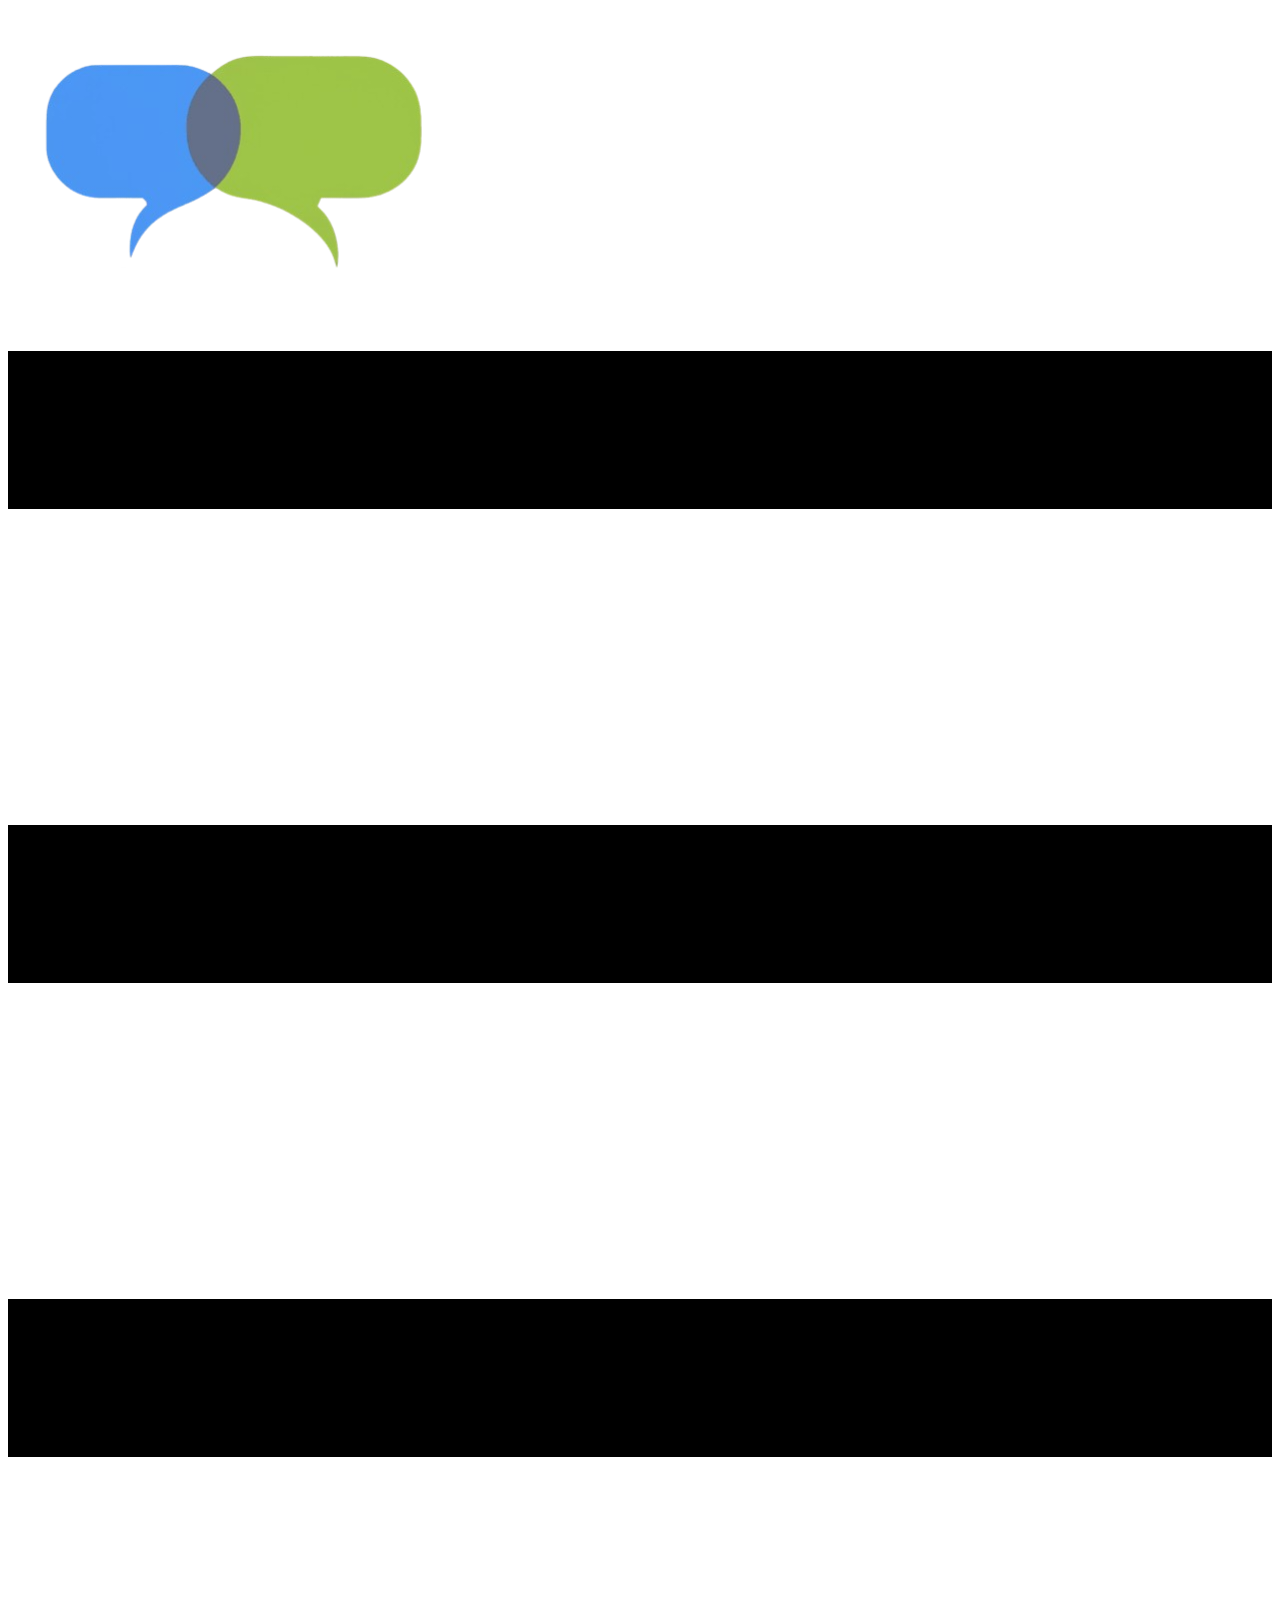
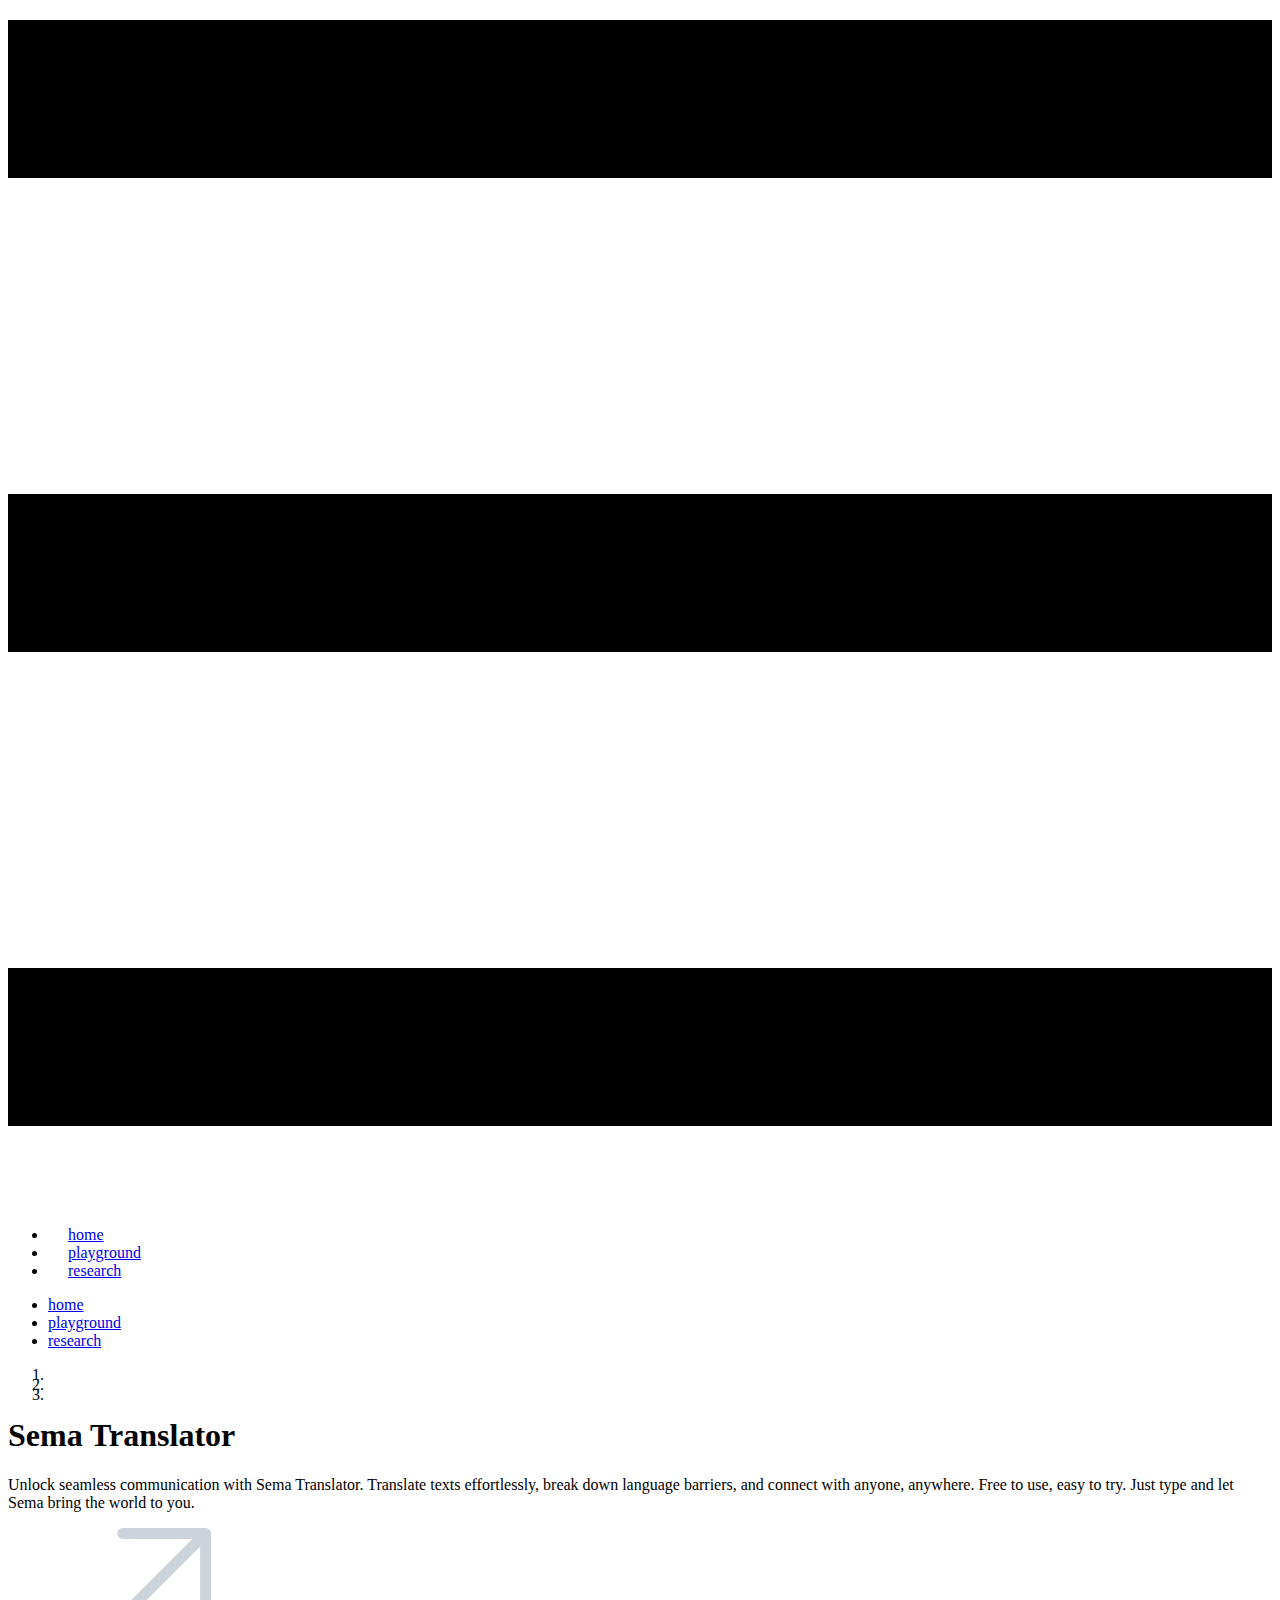
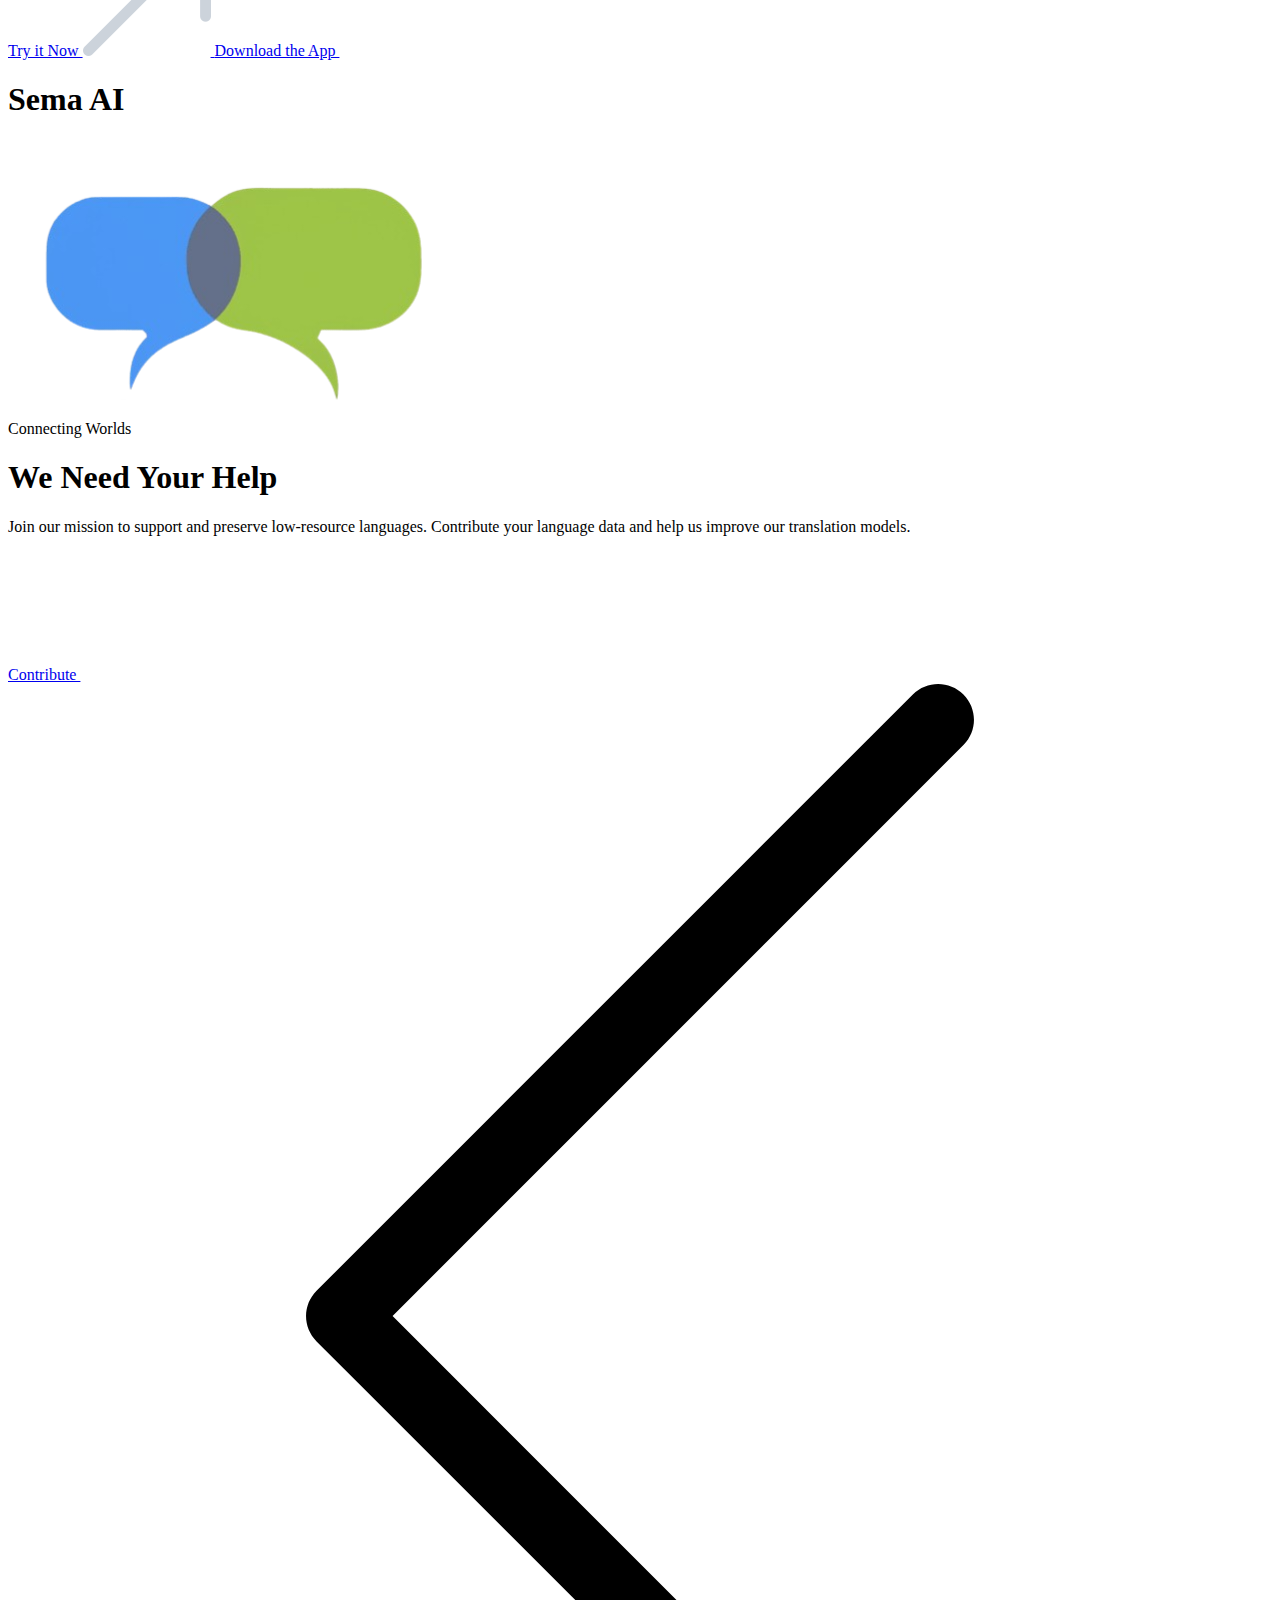
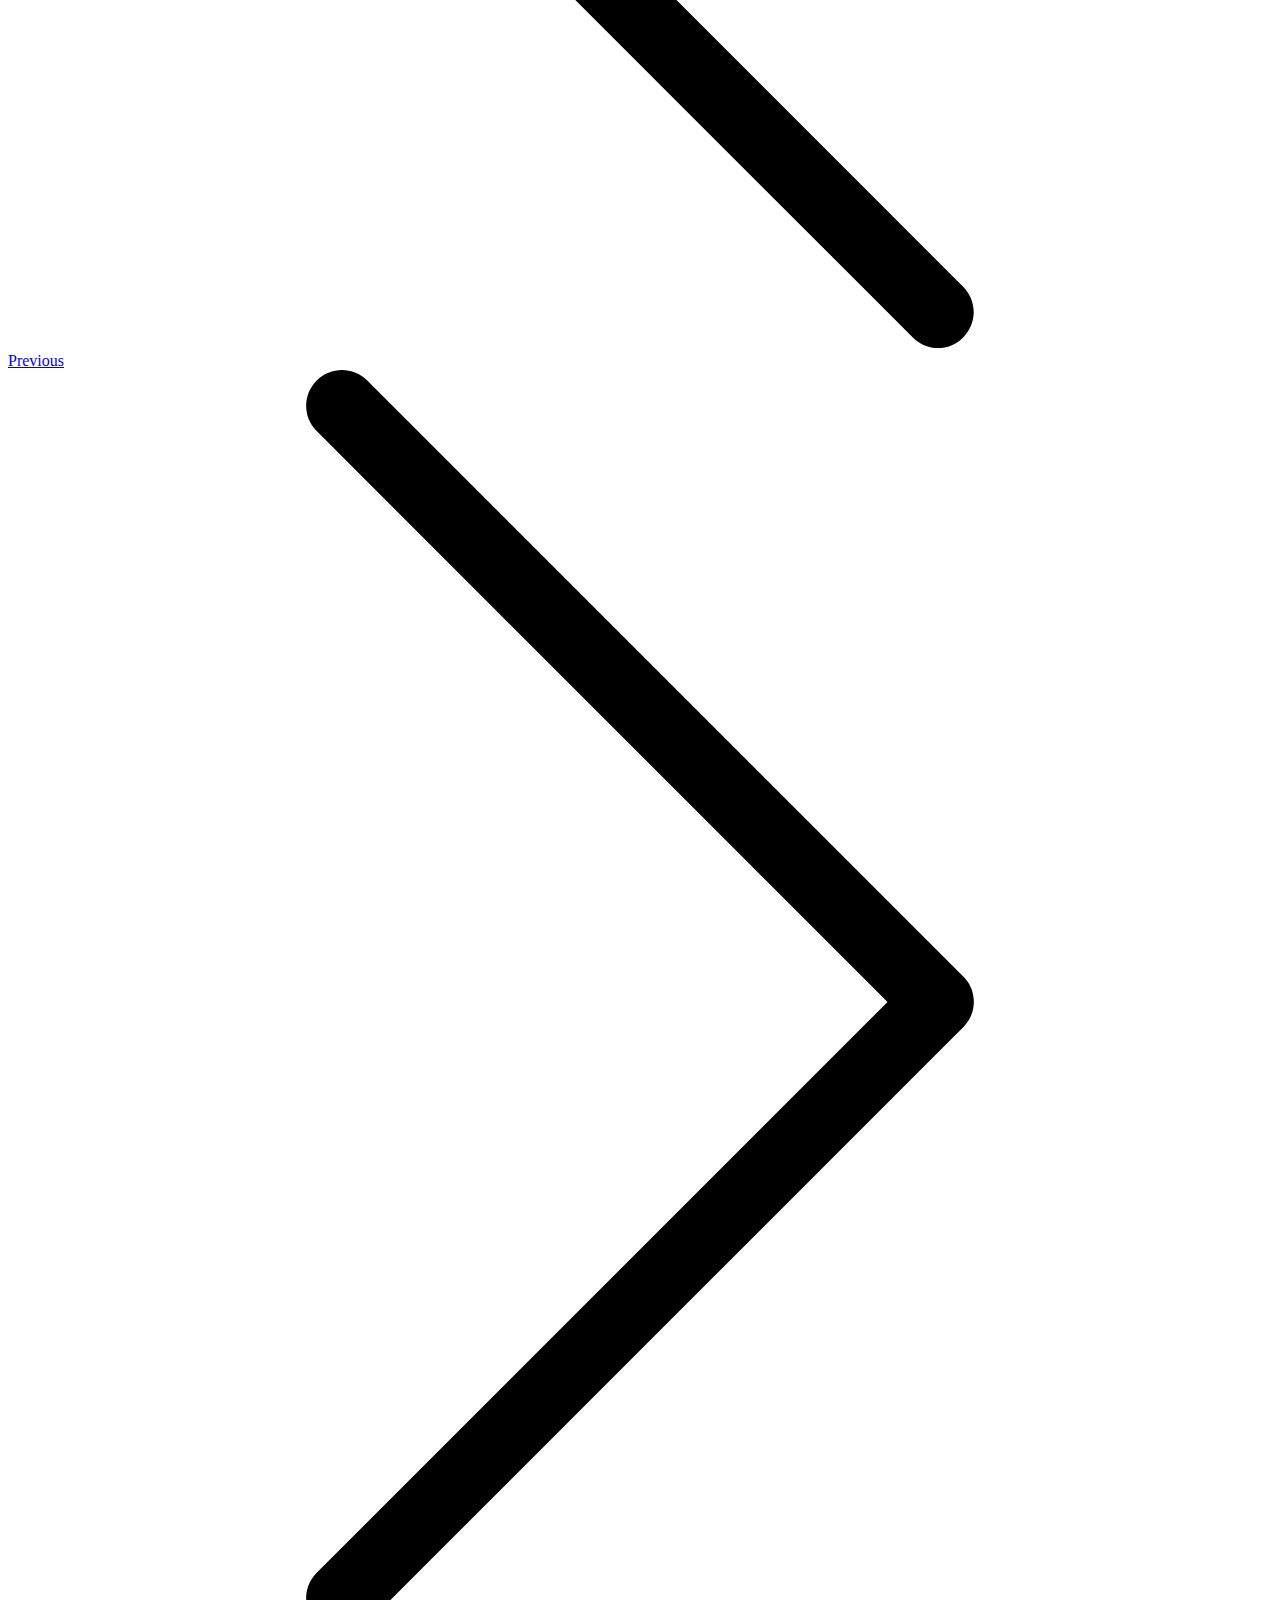
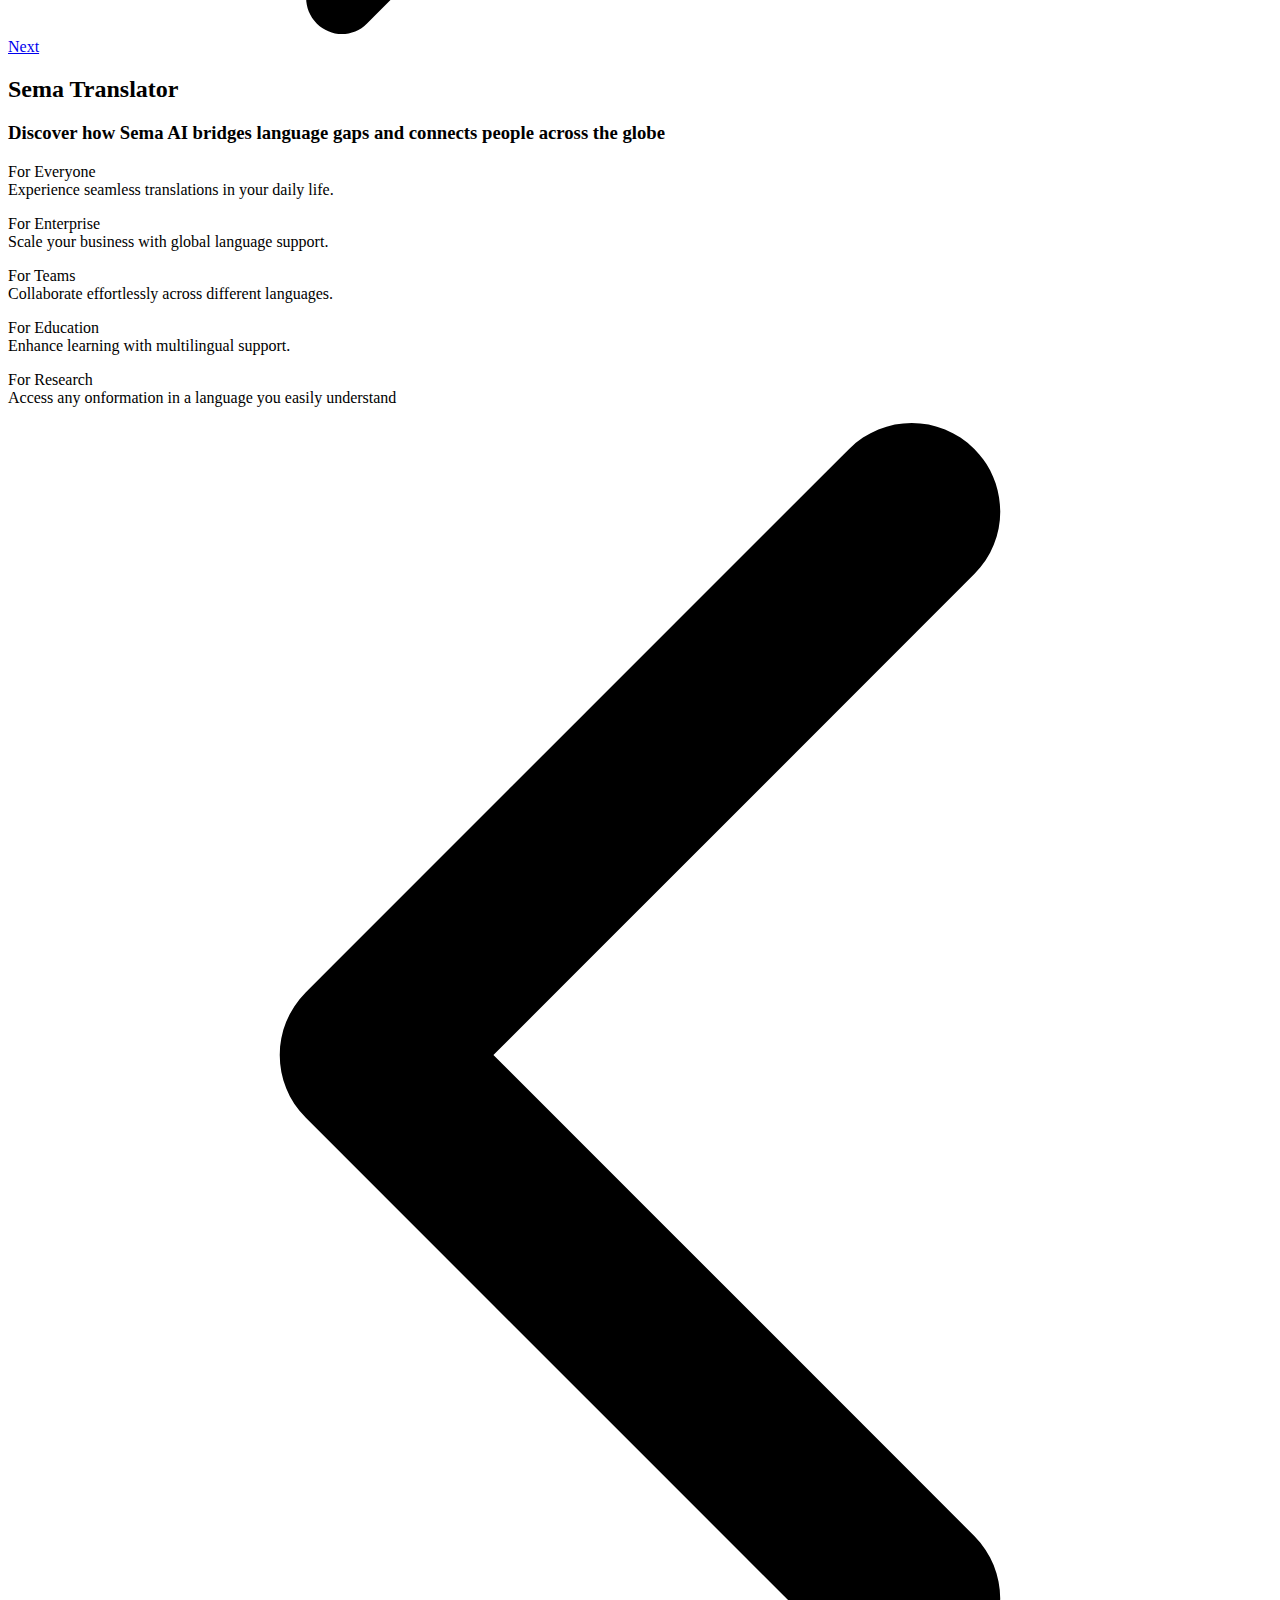
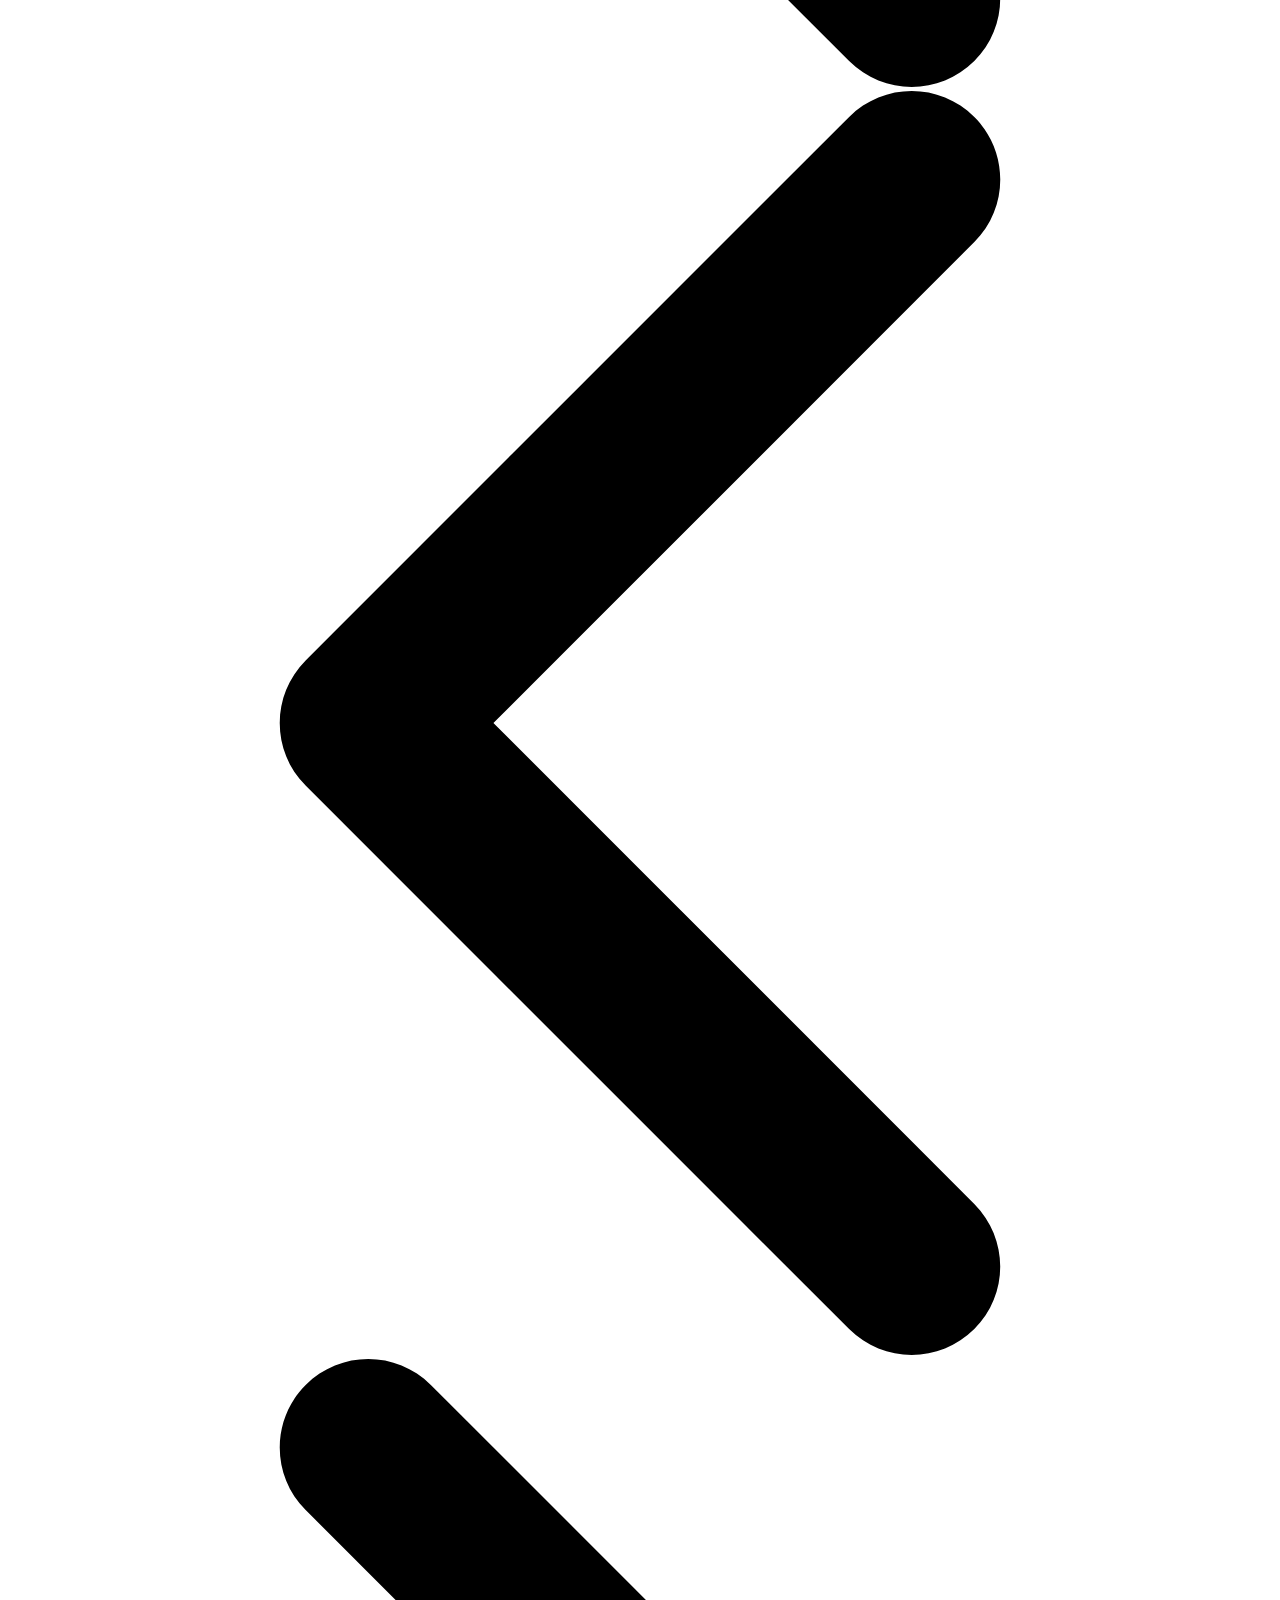
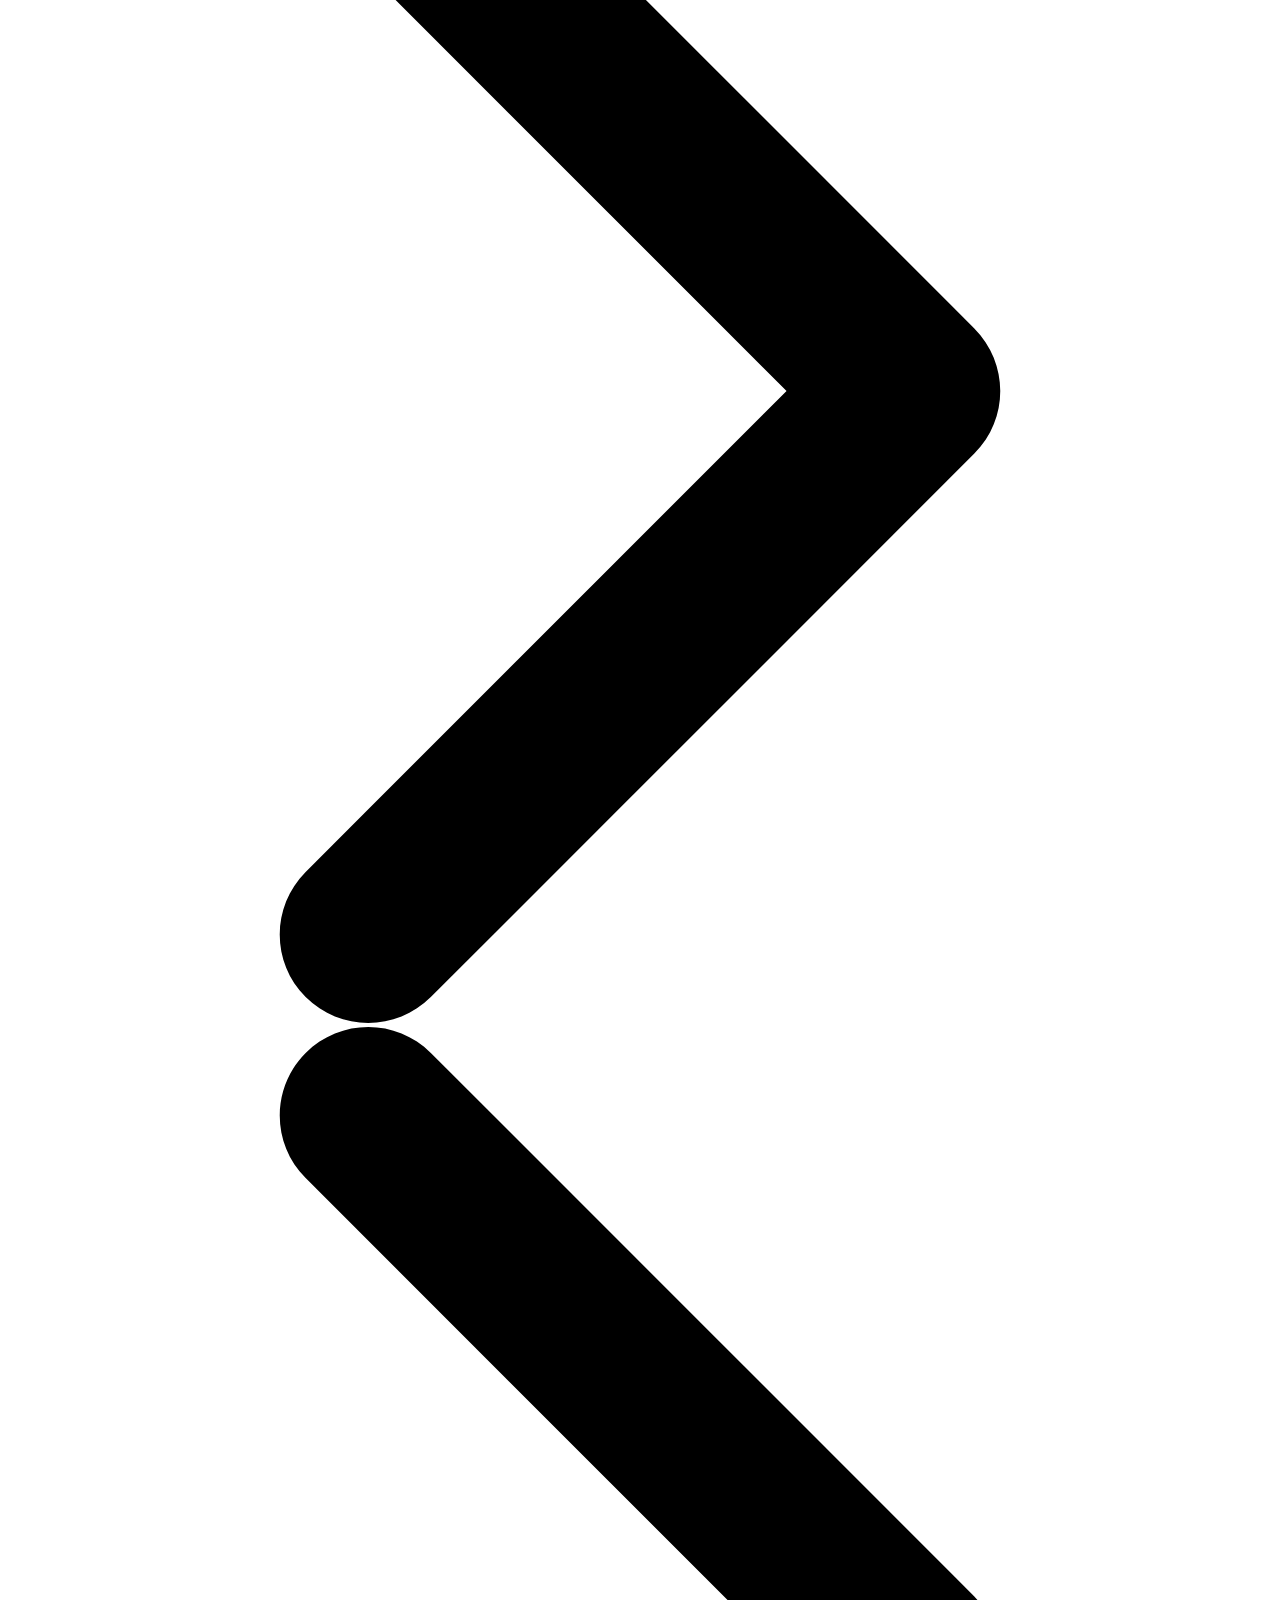
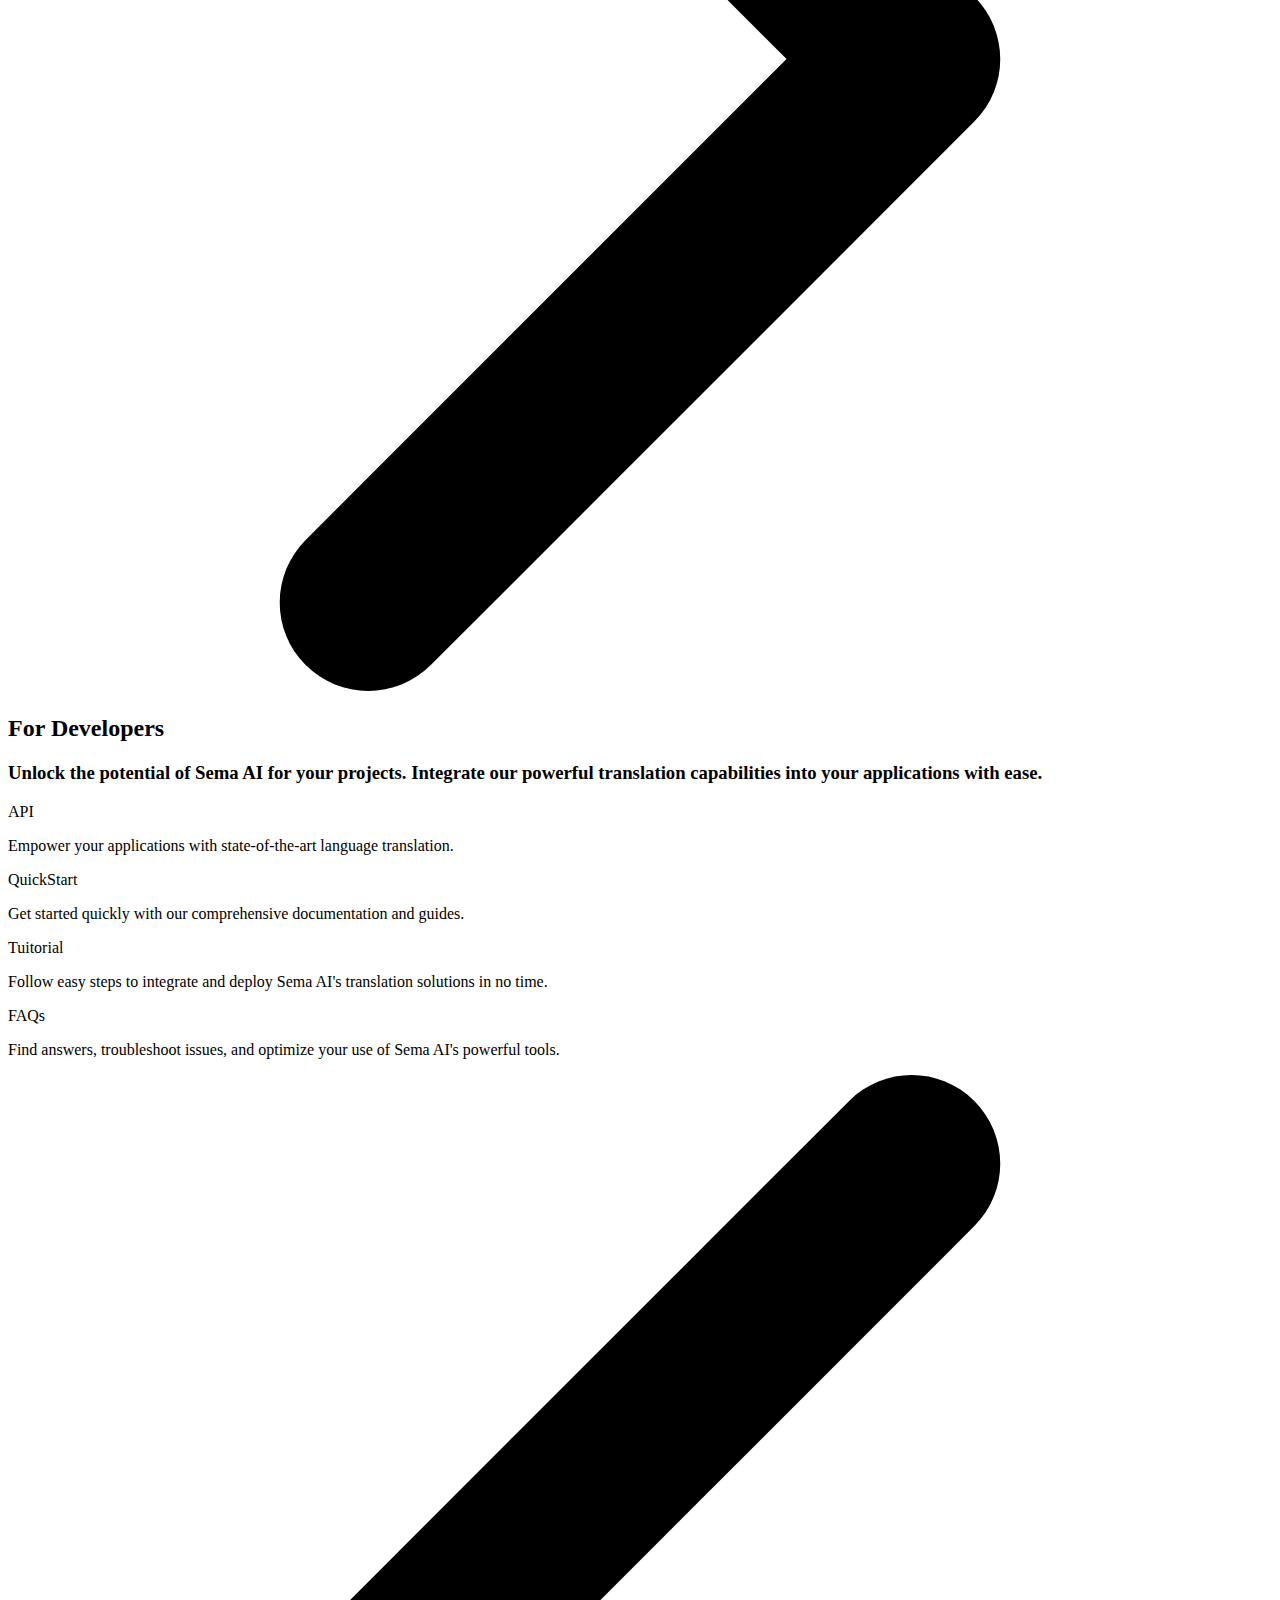
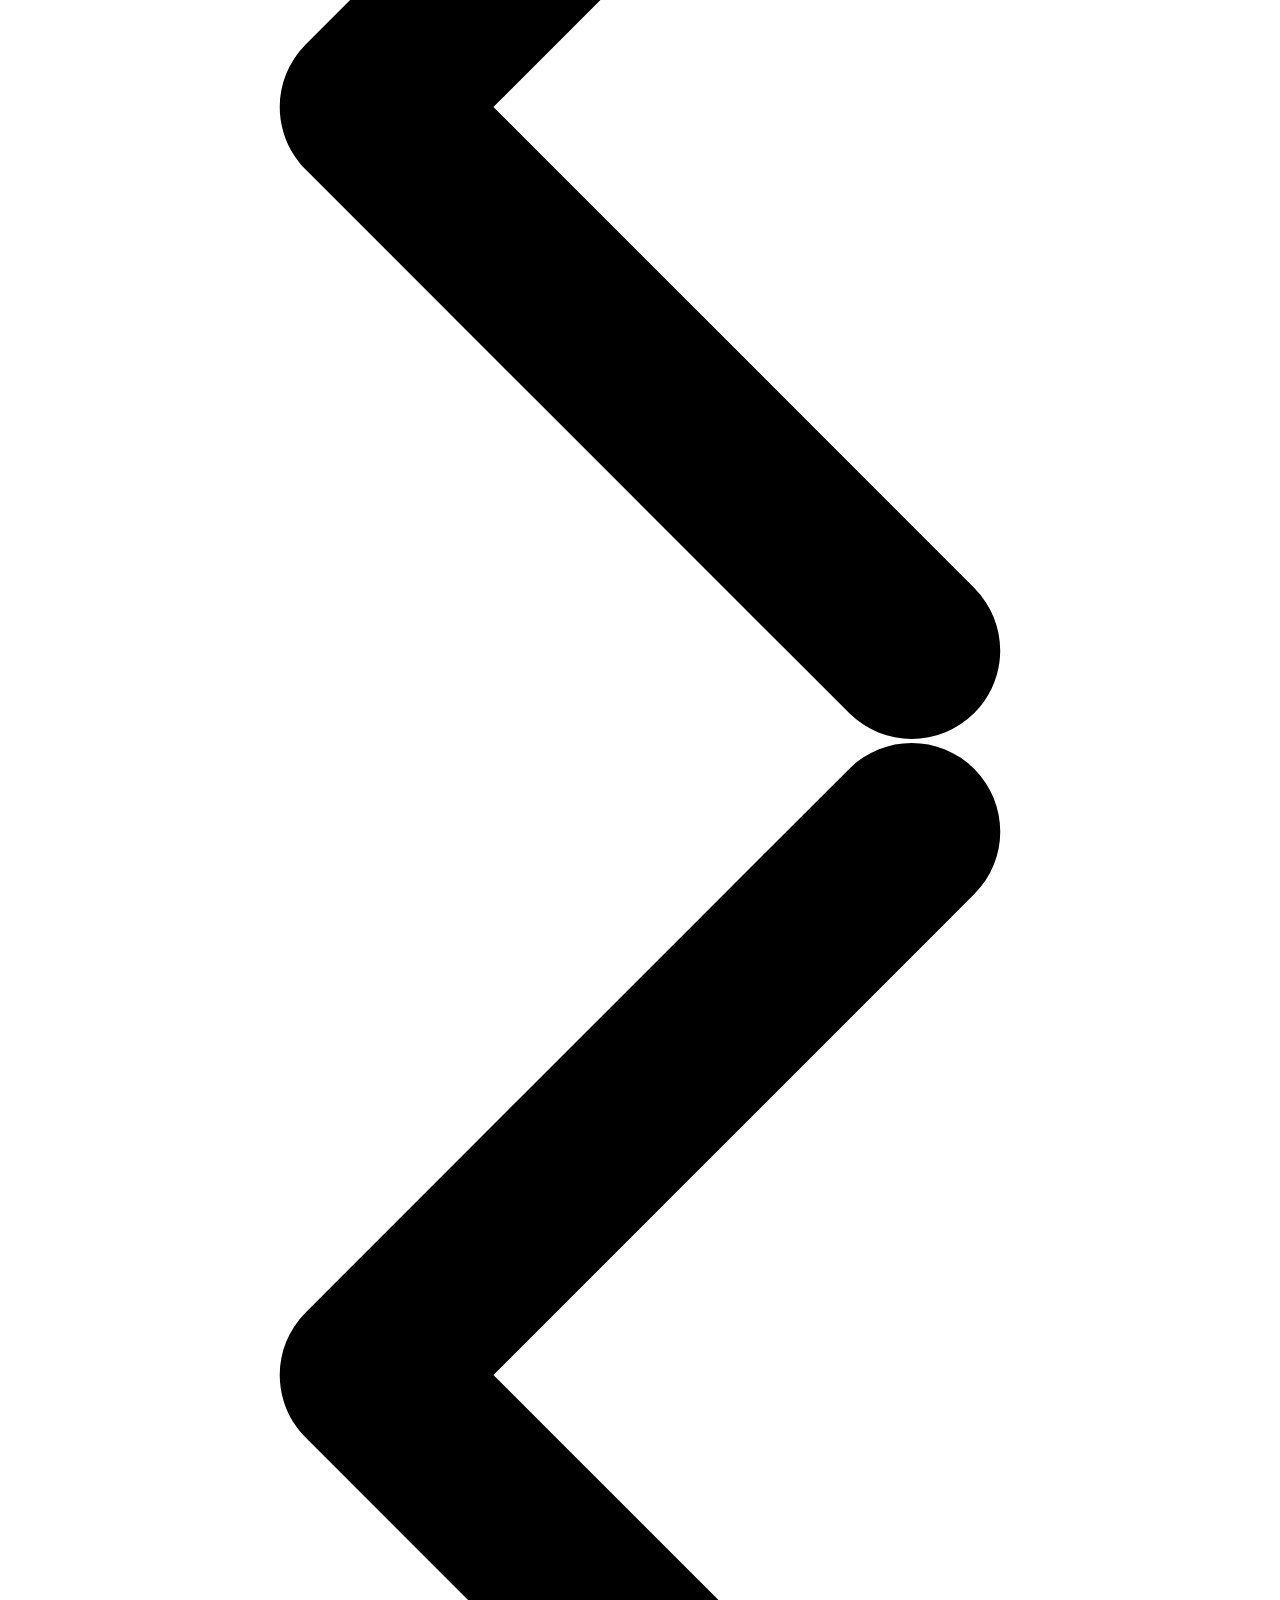
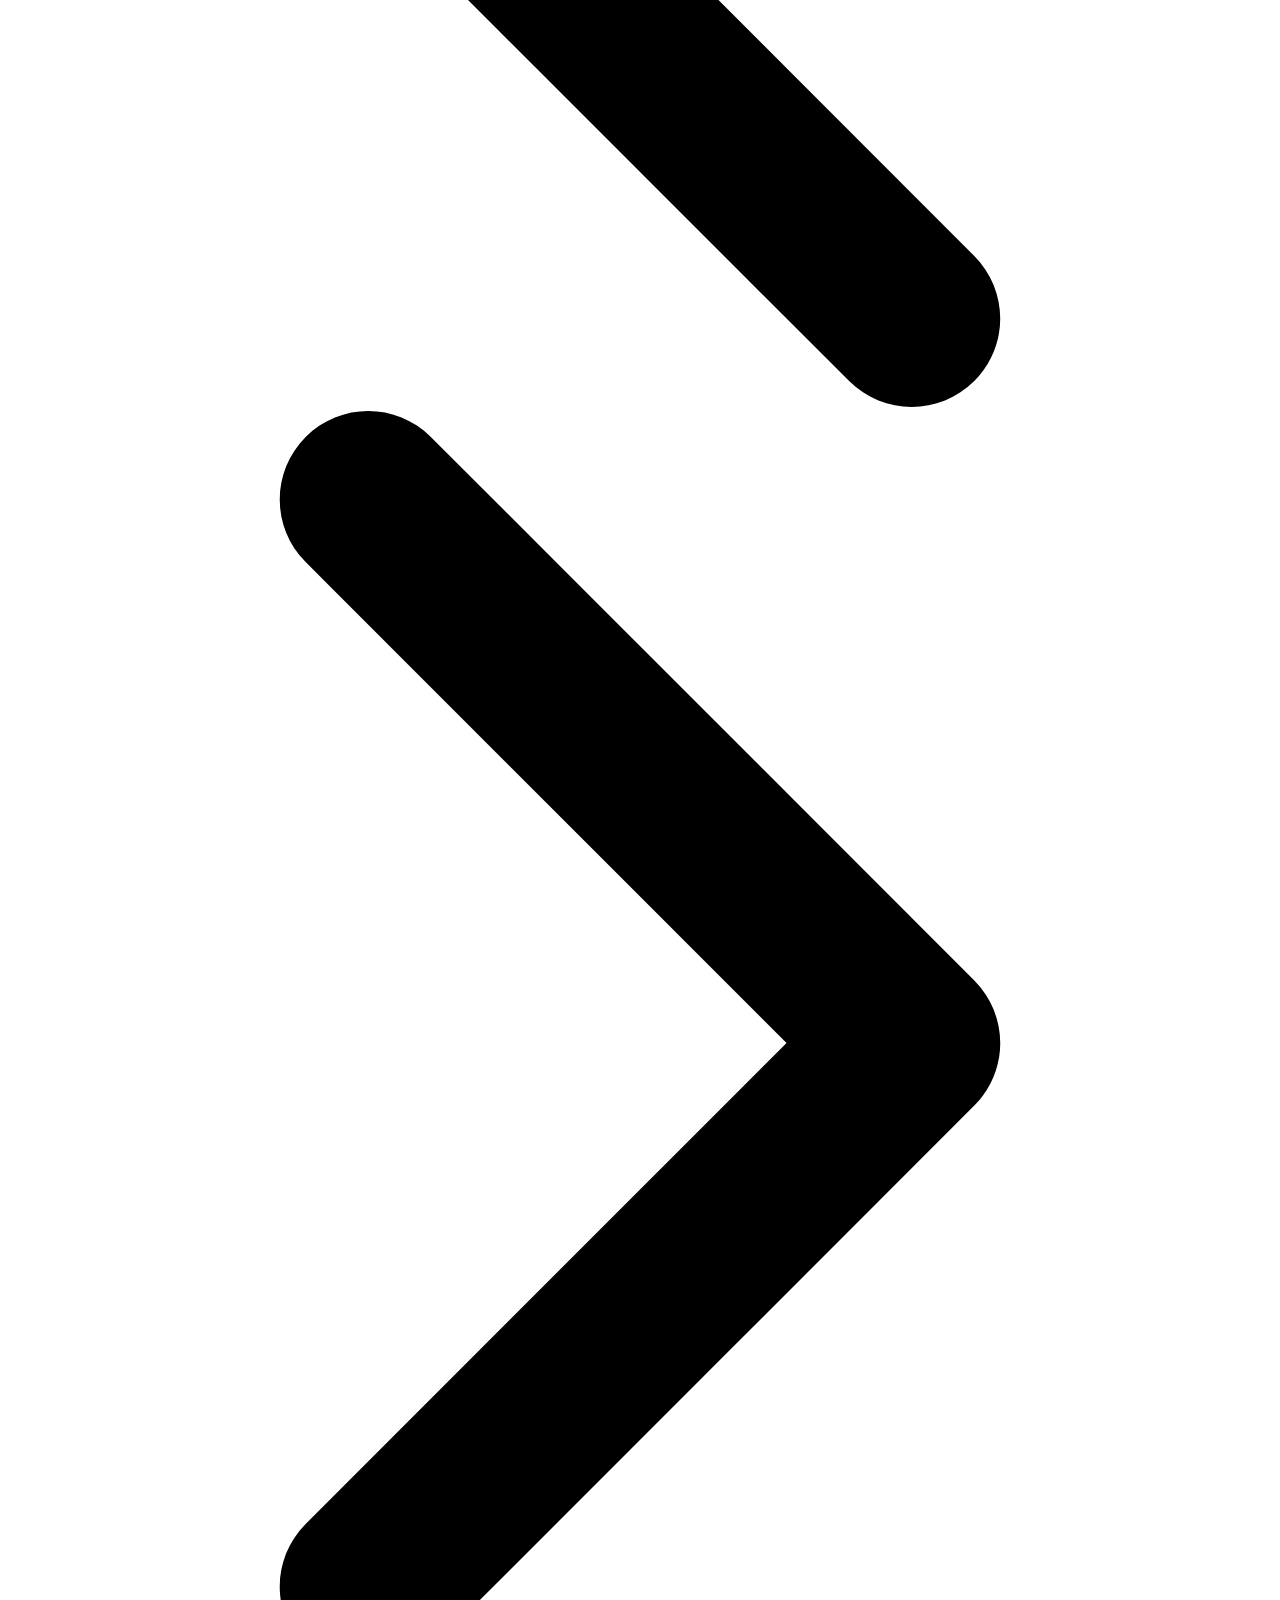
==== index.html @ c129cb37 "Add files via upload" ====
<!DOCTYPE html>
<html style="font-size: 16px;" lang="en"><head>
    <meta name="viewport" content="width=device-width, initial-scale=1.0">
    <meta charset="utf-8">
    <meta name="keywords" content="Sema Translator">
    <meta name="description" content="">
    <title>home</title>
    <link rel="stylesheet" href="nicepage.css" media="screen">
<link rel="stylesheet" href="index.css" media="screen">
    <script class="u-script" type="text/javascript" src="jquery-1.9.1.min.js" defer=""></script>
    <script class="u-script" type="text/javascript" src="nicepage.js" defer=""></script>
    <meta name="generator" content="Nicepage 6.14.5, nicepage.com">
    <link rel="icon" href="images/favicon.png">
    <link id="u-theme-google-font" rel="stylesheet" href="https://fonts.googleapis.com/css?family=Roboto:100,100i,300,300i,400,400i,500,500i,700,700i,900,900i|Open+Sans:300,300i,400,400i,500,500i,600,600i,700,700i,800,800i">
    
    
    
    
    
    
    <script type="application/ld+json">{
		"@context": "http://schema.org",
		"@type": "Organization",
		"name": "sema-ai",
		"url": "/",
		"logo": "images/semaL.png"
}</script>
    <meta name="theme-color" content="#478ac9">
    <meta property="og:title" content="home">
    <meta property="og:description" content="">
    <meta property="og:type" content="website">
    <link rel="canonical" href="/">
  <meta data-intl-tel-input-cdn-path="intlTelInput/"></head>
  <body data-home-page="https://sema-ai.nicepage.io/home.html?version=9cb7e361-f3e8-a2d2-f0c4-7fa8da30658a" data-home-page-title="home" data-path-to-root="./" data-include-products="false" class="u-body u-xl-mode" data-lang="en"><header class="u-clearfix u-custom-color-1 u-header u-sticky u-sticky-61b3 u-header" id="sec-4173"><div class="u-clearfix u-sheet u-sheet-1" bis_skin_checked="1">
        <a href="#" class="u-image u-logo u-image-1" data-image-width="450" data-image-height="260">
          <img src="images/semaL.png" class="u-logo-image u-logo-image-1">
        </a>
        <nav class="u-menu u-menu-one-level u-offcanvas u-menu-1">
          <div class="menu-collapse" style="font-size: 1.25rem; letter-spacing: 0px; font-weight: 700;" bis_skin_checked="1">
            <a class="u-button-style u-custom-active-color u-custom-color u-custom-left-right-menu-spacing u-custom-padding-bottom u-custom-text-active-color u-custom-text-color u-custom-text-hover-color u-custom-top-bottom-menu-spacing u-nav-link u-text-active-palette-1-base u-text-hover-palette-2-base" href="#">
              <svg class="u-svg-link" viewBox="0 0 24 24"><use xlink:href="#menu-hamburger"></use></svg>
              <svg class="u-svg-content" version="1.1" id="menu-hamburger" viewBox="0 0 16 16" x="0px" y="0px" xmlns:xlink="http://www.w3.org/1999/xlink" xmlns="http://www.w3.org/2000/svg"><g><rect y="1" width="16" height="2"></rect><rect y="7" width="16" height="2"></rect><rect y="13" width="16" height="2"></rect>
</g></svg>
            </a>
          </div>
          <div class="u-custom-menu u-nav-container" bis_skin_checked="1">
            <ul class="u-nav u-spacing-0 u-unstyled u-nav-1"><li class="u-nav-item"><a class="u-border-active-white u-button-style u-nav-link u-text-active-custom-color-2 u-text-hover-custom-color-8 u-text-white" href="./" style="padding: 10px 20px;">home</a>
</li><li class="u-nav-item"><a class="u-border-active-white u-button-style u-nav-link u-text-active-custom-color-2 u-text-hover-custom-color-8 u-text-white" href="playground.html" style="padding: 10px 20px;">playground</a>
</li><li class="u-nav-item"><a class="u-border-active-white u-button-style u-nav-link u-text-active-custom-color-2 u-text-hover-custom-color-8 u-text-white" href="research.html" style="padding: 10px 20px;">research</a>
</li></ul>
          </div>
          <div class="u-custom-menu u-nav-container-collapse" bis_skin_checked="1">
            <div class="u-black u-container-style u-inner-container-layout u-opacity u-opacity-95 u-sidenav" bis_skin_checked="1">
              <div class="u-inner-container-layout u-sidenav-overflow" bis_skin_checked="1">
                <div class="u-menu-close" bis_skin_checked="1"></div>
                <ul class="u-align-center u-nav u-popupmenu-items u-unstyled u-nav-2"><li class="u-nav-item"><a class="u-button-style u-nav-link" href="./">home</a>
</li><li class="u-nav-item"><a class="u-button-style u-nav-link" href="playground.html">playground</a>
</li><li class="u-nav-item"><a class="u-button-style u-nav-link" href="research.html">research</a>
</li></ul>
              </div>
            </div>
            <div class="u-black u-menu-overlay u-opacity u-opacity-70" bis_skin_checked="1"></div>
          </div>
        </nav>
      </div></header>
    <section class="u-clearfix u-custom-color-7 u-section-1" id="sec-c88d">
      <div class="u-clearfix u-sheet u-valign-middle-xs u-sheet-1" bis_skin_checked="1">
        <div data-interval="5000" data-u-ride="carousel" class="u-carousel u-expanded-width-md u-expanded-width-sm u-expanded-width-xs u-slider u-slider-1" id="carousel-4cd1">
          <ol class="u-absolute-hcenter u-carousel-indicators u-carousel-indicators-1">
            <li data-u-target="#carousel-4cd1" class="u-active u-active-palette-4-light-2 u-palette-4-light-3 u-shape-circle" data-u-slide-to="0" style="width: 10px; height: 10px;"></li>
            <li data-u-target="#carousel-4cd1" class="u-active-palette-4-light-2 u-palette-4-light-3 u-shape-circle" data-u-slide-to="1" style="width: 10px; height: 10px;"></li>
            <li data-u-target="#carousel-4cd1" class="u-active-palette-4-light-2 u-palette-4-light-3 u-shape-circle" data-u-slide-to="2" style="width: 10px; height: 10px;"></li>
          </ol>
          <div class="u-carousel-inner" role="listbox">
            <div class="u-active u-carousel-item u-container-style u-slide u-carousel-item-1">
              <div class="u-container-layout u-container-layout-1">
                <div class="u-align-center u-container-style u-group u-image u-image-round u-radius u-shading u-image-1" data-image-width="1024" data-image-height="736">
                  <div class="u-container-layout u-container-layout-2">
                    <h1 class="u-text u-text-white u-text-1">Sema Translator</h1>
                    <p class="u-text u-text-white u-text-2"> Unlock seamless communication with Sema Translator. Translate texts effortlessly, break down language barriers, and connect with anyone, anywhere. Free to use, easy to try. Just type and let Sema bring the world to you.</p>
                    <a href="translator.html" class="u-border-2 u-border-white u-btn u-btn-round u-button-style u-hover-custom-color-2 u-none u-radius u-btn-1">Try it Now&nbsp;<span class="u-file-icon u-icon u-text-palette-5-light-1 u-icon-1"><img src="images/3314260-7f5600a4.png" alt=""></span>
                    </a>
                    <a href="#" class="u-active-none u-border-2 u-border-hover-custom-color-2 u-border-no-left u-border-no-right u-border-no-top u-btn u-btn-rectangle u-button-style u-hover-none u-none u-text-body-alt-color u-btn-2">Download the App​&nbsp;<span class="u-file-icon u-icon u-text-white"><img src="images/1549454-df4c123e.png" alt=""></span>
                    </a>
                  </div>
                </div>
              </div>
            </div>
            <div class="u-carousel-item u-container-style u-slide u-carousel-item-2">
              <div class="u-container-layout u-container-layout-3">
                <div class="custom-expanded u-align-center u-container-style u-group u-image u-radius u-shading u-shape-round u-image-2" data-image-width="1024" data-image-height="1024">
                  <div class="u-container-layout u-container-layout-4">
                    <h1 class="u-text u-text-white u-text-3">Sema AI</h1>
                    <img class="u-hover-feature u-image u-image-contain u-image-default u-image-3" src="images/semaL.png" alt="" data-image-width="450" data-image-height="260">
                    <p class="u-text u-text-white u-text-4">Conne​cting Worlds</p>
                  </div>
                </div>
              </div>
            </div>
            <div class="u-carousel-item u-container-style u-hidden-md u-hidden-sm u-hidden-xs u-slide u-carousel-item-3">
              <div class="u-container-layout u-container-layout-5">
                <div class="u-align-center u-container-style u-expanded-width u-group u-image u-radius u-shading u-shape-round u-image-4" data-image-width="1280" data-image-height="720">
                  <div class="u-container-layout u-container-layout-6">
                    <h1 class="u-text u-text-5">We Need Your Help</h1>
                    <p class="u-text u-text-white u-text-6"> Join our mission to support and preserve low-resource languages. Contribute your language data and help us improve our translation models.</p>
                    <a href="#" class="u-border-2 u-border-white u-btn u-btn-round u-button-style u-hover-custom-color-2 u-none u-radius u-text-body-alt-color u-text-hover-white u-btn-3"> Contribute&nbsp;<span class="u-file-icon u-icon u-text-white u-icon-3"><img src="images/10841416-627bf4d1.png" alt=""></span>
                    </a>
                  </div>
                </div>
              </div>
            </div>
          </div>
          <a class="u-absolute-vcenter-lg u-absolute-vcenter-xl u-carousel-control u-carousel-control-prev u-spacing-5 u-text-body-alt-color u-carousel-control-1" href="#carousel-4cd1" role="button" data-u-slide="prev">
            <span aria-hidden="true">
              <svg viewBox="0 0 477.175 477.175"><path d="M145.188,238.575l215.5-215.5c5.3-5.3,5.3-13.8,0-19.1s-13.8-5.3-19.1,0l-225.1,225.1c-5.3,5.3-5.3,13.8,0,19.1l225.1,225
                    c2.6,2.6,6.1,4,9.5,4s6.9-1.3,9.5-4c5.3-5.3,5.3-13.8,0-19.1L145.188,238.575z"></path></svg>
            </span>
            <span class="sr-only">Previous</span>
          </a>
          <a class="u-absolute-vcenter-lg u-absolute-vcenter-xl u-carousel-control u-carousel-control-next u-spacing-5 u-text-body-alt-color u-carousel-control-2" href="#carousel-4cd1" role="button" data-u-slide="next">
            <span aria-hidden="true">
              <svg viewBox="0 0 477.175 477.175"><path d="M360.731,229.075l-225.1-225.1c-5.3-5.3-13.8-5.3-19.1,0s-5.3,13.8,0,19.1l215.5,215.5l-215.5,215.5
                    c-5.3,5.3-5.3,13.8,0,19.1c2.6,2.6,6.1,4,9.5,4c3.4,0,6.9-1.3,9.5-4l225.1-225.1C365.931,242.875,365.931,234.275,360.731,229.075z"></path></svg>
            </span>
            <span class="sr-only">Next</span>
          </a>
        </div>
      </div>
      
    </section>
    <section class="u-clearfix u-custom-color-7 u-section-2" id="sec-38ce">
      <div class="u-clearfix u-sheet u-sheet-1" bis_skin_checked="1">
        <h2 class="u-subtitle u-text u-text-default-lg u-text-default-md u-text-default-sm u-text-default-xl u-text-1">Sema Translator</h2>
        <div class="u-border-3 u-border-custom-color-2 u-line u-line-horizontal u-line-1"></div>
        <h3 class="u-text u-text-default u-text-2"> Discover how Sema AI bridges language gaps and connects people across the globe</h3>
        <div class="u-expanded-width u-layout-horizontal u-list u-list-1">
          <div class="u-repeater u-repeater-1">
            <div class="u-align-left u-container-style u-image u-image-round u-list-item u-radius u-repeater-item u-shading u-image-1" data-image-width="564" data-image-height="1002" data-href="translator.html">
              <div class="u-container-layout u-similar-container u-container-layout-1">
                <p class="u-text u-text-3">For Everyone<br>Experience seamless translations in your daily life.<br>
                </p>
              </div>
            </div>
            <div class="u-align-left u-container-style u-image u-image-round u-list-item u-radius u-repeater-item u-shading u-image-2" data-image-width="1024" data-image-height="723">
              <div class="u-container-layout u-similar-container u-container-layout-2">
                <p class="u-text u-text-4">For Enterprise<br>Scale your business with global language support.<br>
                </p>
              </div>
            </div>
            <div class="u-align-left u-container-style u-image u-image-round u-list-item u-radius u-repeater-item u-shading u-image-3" data-image-width="1280" data-image-height="853">
              <div class="u-container-layout u-similar-container u-container-layout-3">
                <p class="u-text u-text-5"> For Teams<br>Collaborate effortlessly across different languages.<br>
                </p>
              </div>
            </div>
            <div class="u-align-left u-container-style u-image u-image-round u-list-item u-radius u-repeater-item u-shading u-image-4" data-image-width="1280" data-image-height="853">
              <div class="u-container-layout u-similar-container u-container-layout-4">
                <p class="u-text u-text-6"> For Education<br>Enhance learning with multilingual support.<br>
                </p>
              </div>
            </div>
            <div class="u-align-left u-container-style u-image u-image-round u-list-item u-radius u-repeater-item u-shading u-image-5" data-image-width="1500" data-image-height="1000">
              <div class="u-container-layout u-similar-container u-container-layout-5">
                <p class="u-text u-text-7"> For Research<br>Access any onformation in a language you easily understand<br>
                </p>
              </div>
            </div>
          </div>
          <a class="u-absolute-vcenter u-gallery-nav u-gallery-nav-prev u-grey-70 u-icon-circle u-opacity u-opacity-70 u-spacing-10 u-text-white u-gallery-nav-1" href="#" role="button">
            <span aria-hidden="true">
              <svg viewBox="0 0 451.847 451.847"><path d="M97.141,225.92c0-8.095,3.091-16.192,9.259-22.366L300.689,9.27c12.359-12.359,32.397-12.359,44.751,0
c12.354,12.354,12.354,32.388,0,44.748L173.525,225.92l171.903,171.909c12.354,12.354,12.354,32.391,0,44.744
c-12.354,12.365-32.386,12.365-44.745,0l-194.29-194.281C100.226,242.115,97.141,234.018,97.141,225.92z"></path></svg>
            </span>
            <span class="sr-only">
              <svg viewBox="0 0 451.847 451.847"><path d="M97.141,225.92c0-8.095,3.091-16.192,9.259-22.366L300.689,9.27c12.359-12.359,32.397-12.359,44.751,0
c12.354,12.354,12.354,32.388,0,44.748L173.525,225.92l171.903,171.909c12.354,12.354,12.354,32.391,0,44.744
c-12.354,12.365-32.386,12.365-44.745,0l-194.29-194.281C100.226,242.115,97.141,234.018,97.141,225.92z"></path></svg>
            </span>
          </a>
          <a class="u-absolute-vcenter u-gallery-nav u-gallery-nav-next u-grey-70 u-icon-circle u-opacity u-opacity-70 u-spacing-10 u-text-white u-gallery-nav-2" href="#" role="button">
            <span aria-hidden="true">
              <svg viewBox="0 0 451.846 451.847"><path d="M345.441,248.292L151.154,442.573c-12.359,12.365-32.397,12.365-44.75,0c-12.354-12.354-12.354-32.391,0-44.744
L278.318,225.92L106.409,54.017c-12.354-12.359-12.354-32.394,0-44.748c12.354-12.359,32.391-12.359,44.75,0l194.287,194.284
c6.177,6.18,9.262,14.271,9.262,22.366C354.708,234.018,351.617,242.115,345.441,248.292z"></path></svg>
            </span>
            <span class="sr-only">
              <svg viewBox="0 0 451.846 451.847"><path d="M345.441,248.292L151.154,442.573c-12.359,12.365-32.397,12.365-44.75,0c-12.354-12.354-12.354-32.391,0-44.744
L278.318,225.92L106.409,54.017c-12.354-12.359-12.354-32.394,0-44.748c12.354-12.359,32.391-12.359,44.75,0l194.287,194.284
c6.177,6.18,9.262,14.271,9.262,22.366C354.708,234.018,351.617,242.115,345.441,248.292z"></path></svg>
            </span>
          </a>
        </div>
      </div>
    </section>
    <section class="u-clearfix u-custom-color-7 u-section-3" id="sec-1b86">
      <div class="u-clearfix u-sheet u-valign-middle-xs u-sheet-1" bis_skin_checked="1">
        <h2 class="u-subtitle u-text u-text-default u-text-palette-4-light-3 u-text-1">For Developers</h2>
        <div class="u-border-3 u-border-custom-color-8 u-line u-line-horizontal u-line-1"></div>
        <h3 class="u-text u-text-default u-text-2"> Unlock the potential of Sema AI for your projects. Integrate our powerful translation capabilities into your applications with ease.</h3>
        <div class="u-expanded-width u-layout-horizontal u-list u-list-1">
          <div class="u-repeater u-repeater-1">
            <div class="u-align-left u-container-style u-image u-image-round u-list-item u-radius u-repeater-item u-shading u-image-1" data-image-width="235" data-image-height="386" data-href="translator.html">
              <div class="u-container-layout u-similar-container u-container-layout-1">
                <p class="u-text u-text-3">API<br>
                </p>
                <p class="u-text u-text-4"> Empower your applications with state-of-the-art language translation.<br>
                </p>
              </div>
            </div>
            <div class="u-align-left u-container-style u-image u-image-round u-list-item u-radius u-repeater-item u-shading u-image-2" data-image-width="1024" data-image-height="1024">
              <div class="u-container-layout u-similar-container u-container-layout-2">
                <p class="u-text u-text-5">QuickStart<br>
                </p>
                <p class="u-text u-text-6"> Get started quickly with our comprehensive documentation and guides.<br>
                </p>
              </div>
            </div>
            <div class="u-align-left u-container-style u-image u-image-round u-list-item u-radius u-repeater-item u-shading u-image-3" data-image-width="1280" data-image-height="853">
              <div class="u-container-layout u-similar-container u-container-layout-3">
                <p class="u-text u-text-7"> Tuitorial</p>
                <p class="u-text u-text-8"> Follow easy steps to integrate and deploy Sema AI's translation solutions in no time.<br>
                </p>
              </div>
            </div>
            <div class="u-align-left u-container-style u-image u-image-round u-list-item u-radius u-repeater-item u-shading u-image-4" data-image-width="1280" data-image-height="853">
              <div class="u-container-layout u-similar-container u-container-layout-4">
                <p class="u-text u-text-9">FAQs</p>
                <p class="u-text u-text-10"> Find answers, troubleshoot issues, and optimize your use of Sema AI's powerful tools.<br>
                </p>
              </div>
            </div>
          </div>
          <a class="u-absolute-vcenter u-gallery-nav u-gallery-nav-prev u-grey-70 u-icon-circle u-opacity u-opacity-70 u-spacing-10 u-text-white u-gallery-nav-1" href="#" role="button">
            <span aria-hidden="true">
              <svg viewBox="0 0 451.847 451.847"><path d="M97.141,225.92c0-8.095,3.091-16.192,9.259-22.366L300.689,9.27c12.359-12.359,32.397-12.359,44.751,0
c12.354,12.354,12.354,32.388,0,44.748L173.525,225.92l171.903,171.909c12.354,12.354,12.354,32.391,0,44.744
c-12.354,12.365-32.386,12.365-44.745,0l-194.29-194.281C100.226,242.115,97.141,234.018,97.141,225.92z"></path></svg>
            </span>
            <span class="sr-only">
              <svg viewBox="0 0 451.847 451.847"><path d="M97.141,225.92c0-8.095,3.091-16.192,9.259-22.366L300.689,9.27c12.359-12.359,32.397-12.359,44.751,0
c12.354,12.354,12.354,32.388,0,44.748L173.525,225.92l171.903,171.909c12.354,12.354,12.354,32.391,0,44.744
c-12.354,12.365-32.386,12.365-44.745,0l-194.29-194.281C100.226,242.115,97.141,234.018,97.141,225.92z"></path></svg>
            </span>
          </a>
          <a class="u-absolute-vcenter u-gallery-nav u-gallery-nav-next u-grey-70 u-icon-circle u-opacity u-opacity-70 u-spacing-10 u-text-white u-gallery-nav-2" href="#" role="button">
            <span aria-hidden="true">
              <svg viewBox="0 0 451.846 451.847"><path d="M345.441,248.292L151.154,442.573c-12.359,12.365-32.397,12.365-44.75,0c-12.354-12.354-12.354-32.391,0-44.744
L278.318,225.92L106.409,54.017c-12.354-12.359-12.354-32.394,0-44.748c12.354-12.359,32.391-12.359,44.75,0l194.287,194.284
c6.177,6.18,9.262,14.271,9.262,22.366C354.708,234.018,351.617,242.115,345.441,248.292z"></path></svg>
            </span>
            <span class="sr-only">
              <svg viewBox="0 0 451.846 451.847"><path d="M345.441,248.292L151.154,442.573c-12.359,12.365-32.397,12.365-44.75,0c-12.354-12.354-12.354-32.391,0-44.744
L278.318,225.92L106.409,54.017c-12.354-12.359-12.354-32.394,0-44.748c12.354-12.359,32.391-12.359,44.75,0l194.287,194.284
c6.177,6.18,9.262,14.271,9.262,22.366C354.708,234.018,351.617,242.115,345.441,248.292z"></path></svg>
            </span>
          </a>
        </div>
      </div>
    </section>
    <section class="u-clearfix u-custom-color-7 u-section-4" id="sec-eed2">
      <div class="u-clearfix u-sheet u-sheet-1" bis_skin_checked="1">
        <h2 class="u-subtitle u-text u-text-custom-color-5 u-text-default u-text-1">Sema Box</h2>
        <div class="u-border-3 u-border-palette-2-base u-line u-line-horizontal u-line-1"></div>
        <h3 class="u-text u-text-default u-text-2"> Speak Your Language</h3>
        <div class="custom-expanded u-layout-horizontal u-list u-list-1">
          <div class="u-repeater u-repeater-1">
            <div class="u-align-left u-container-style u-image u-image-round u-list-item u-radius u-repeater-item u-shading u-image-1" data-image-width="564" data-image-height="1001" data-href="translator.html">
              <div class="u-container-layout u-similar-container u-container-layout-1">
                <p class="u-text u-text-3">Speech Technology<br>
                </p>
                <p class="u-text u-text-4">Automatic Speech Recognition and Text to Speech Technology&nbsp;<br>
                </p>
              </div>
            </div>
          </div>
          <a class="u-absolute-vcenter u-gallery-nav u-gallery-nav-prev u-grey-70 u-hidden u-icon-circle u-opacity u-opacity-70 u-spacing-10 u-text-white u-gallery-nav-1" href="#" role="button">
            <span aria-hidden="true">
              <svg viewBox="0 0 451.847 451.847"><path d="M97.141,225.92c0-8.095,3.091-16.192,9.259-22.366L300.689,9.27c12.359-12.359,32.397-12.359,44.751,0
c12.354,12.354,12.354,32.388,0,44.748L173.525,225.92l171.903,171.909c12.354,12.354,12.354,32.391,0,44.744
c-12.354,12.365-32.386,12.365-44.745,0l-194.29-194.281C100.226,242.115,97.141,234.018,97.141,225.92z"></path></svg>
            </span>
            <span class="sr-only">
              <svg viewBox="0 0 451.847 451.847"><path d="M97.141,225.92c0-8.095,3.091-16.192,9.259-22.366L300.689,9.27c12.359-12.359,32.397-12.359,44.751,0
c12.354,12.354,12.354,32.388,0,44.748L173.525,225.92l171.903,171.909c12.354,12.354,12.354,32.391,0,44.744
c-12.354,12.365-32.386,12.365-44.745,0l-194.29-194.281C100.226,242.115,97.141,234.018,97.141,225.92z"></path></svg>
            </span>
          </a>
          <a class="u-absolute-vcenter u-gallery-nav u-gallery-nav-next u-grey-70 u-hidden u-icon-circle u-opacity u-opacity-70 u-spacing-10 u-text-white u-gallery-nav-2" href="#" role="button">
            <span aria-hidden="true">
              <svg viewBox="0 0 451.846 451.847"><path d="M345.441,248.292L151.154,442.573c-12.359,12.365-32.397,12.365-44.75,0c-12.354-12.354-12.354-32.391,0-44.744
L278.318,225.92L106.409,54.017c-12.354-12.359-12.354-32.394,0-44.748c12.354-12.359,32.391-12.359,44.75,0l194.287,194.284
c6.177,6.18,9.262,14.271,9.262,22.366C354.708,234.018,351.617,242.115,345.441,248.292z"></path></svg>
            </span>
            <span class="sr-only">
              <svg viewBox="0 0 451.846 451.847"><path d="M345.441,248.292L151.154,442.573c-12.359,12.365-32.397,12.365-44.75,0c-12.354-12.354-12.354-32.391,0-44.744
L278.318,225.92L106.409,54.017c-12.354-12.359-12.354-32.394,0-44.748c12.354-12.359,32.391-12.359,44.75,0l194.287,194.284
c6.177,6.18,9.262,14.271,9.262,22.366C354.708,234.018,351.617,242.115,345.441,248.292z"></path></svg>
            </span>
          </a>
        </div>
        <h3 class="u-align-center u-hidden-sm u-hidden-xs u-text u-text-5"> At Sema AI, we believe voice is the most natural and human way to communicate. That's why we're on a mission to create voice technology that understands and responds to real people, in all their diverse languages.</h3>
      </div>
    </section>
    
    
    
    <footer class="u-align-center u-clearfix u-custom-color-1 u-footer u-footer" id="sec-9f85"><div class="u-clearfix u-sheet u-sheet-1" bis_skin_checked="1">
        <p class="u-small-text u-text u-text-variant u-text-1"> Sema AI © 2024. All rights r​eserved.</p>
      </div></footer>
  
</body></html>
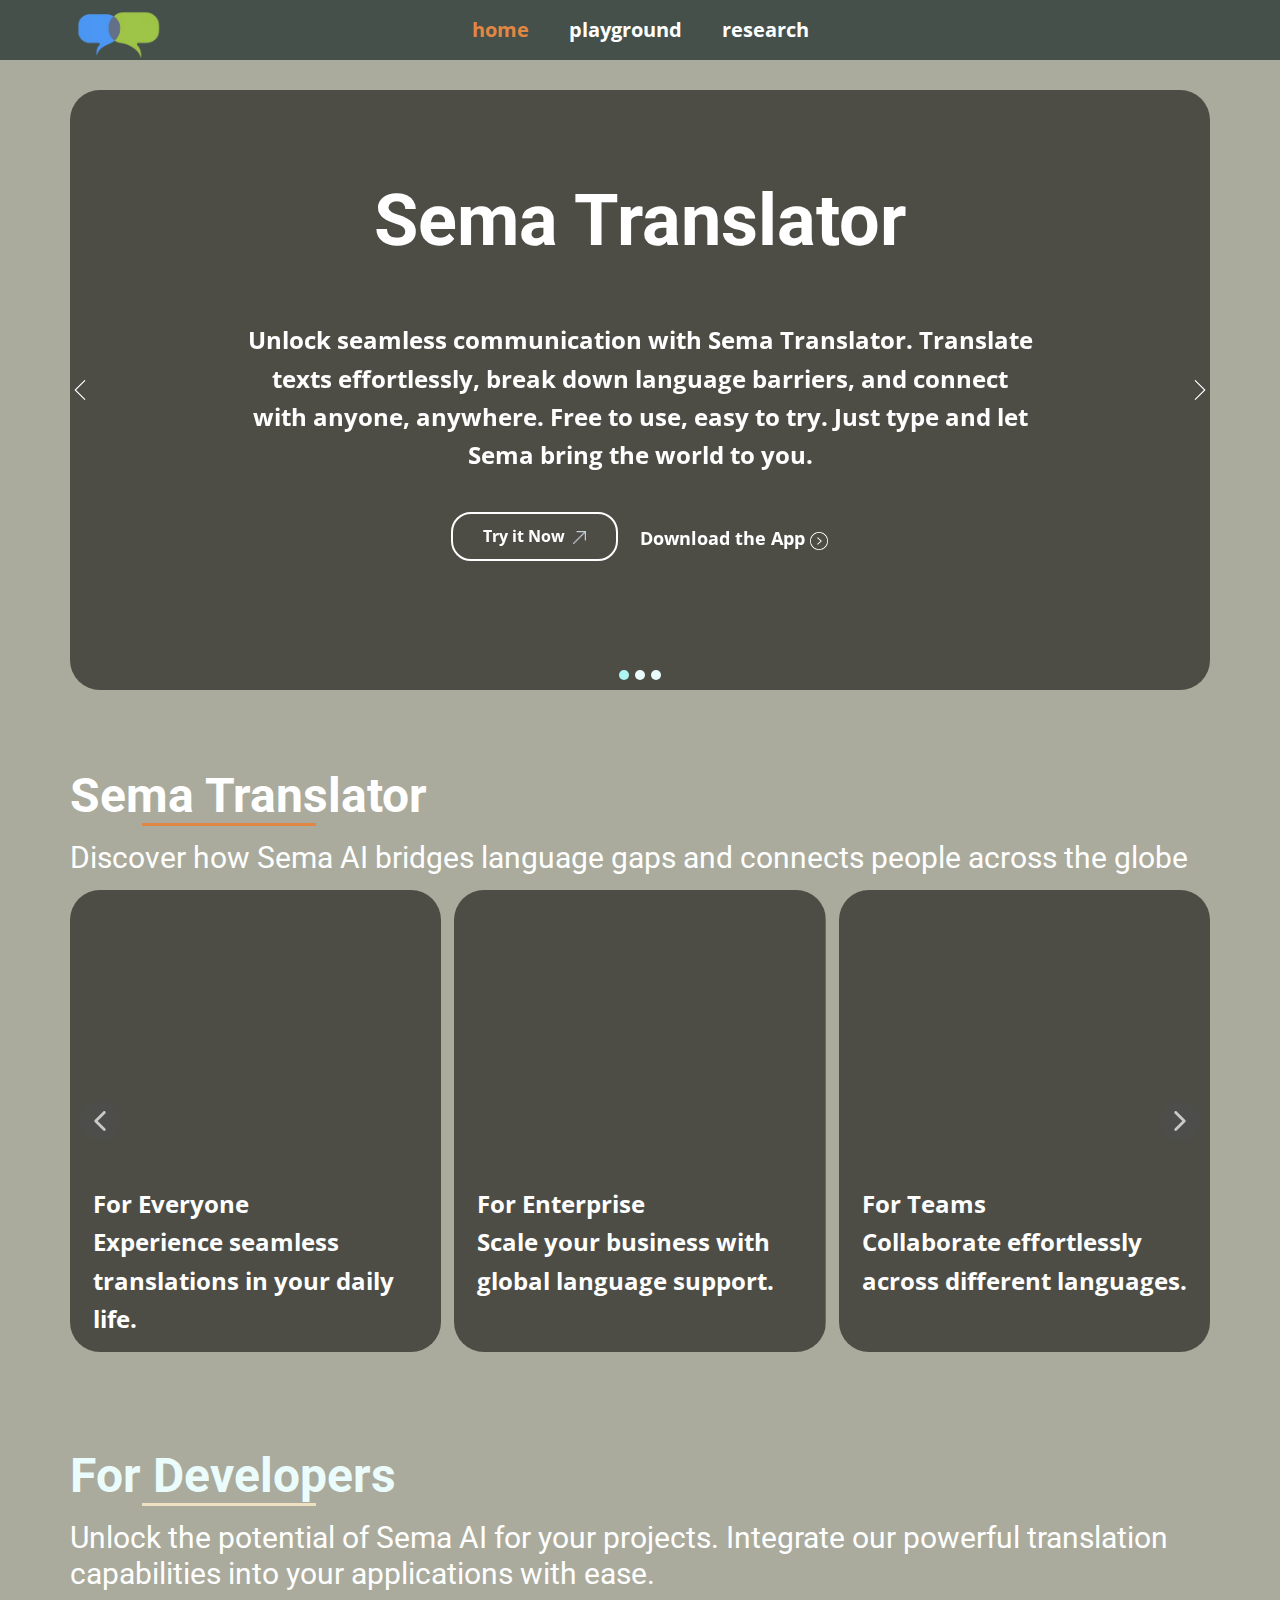
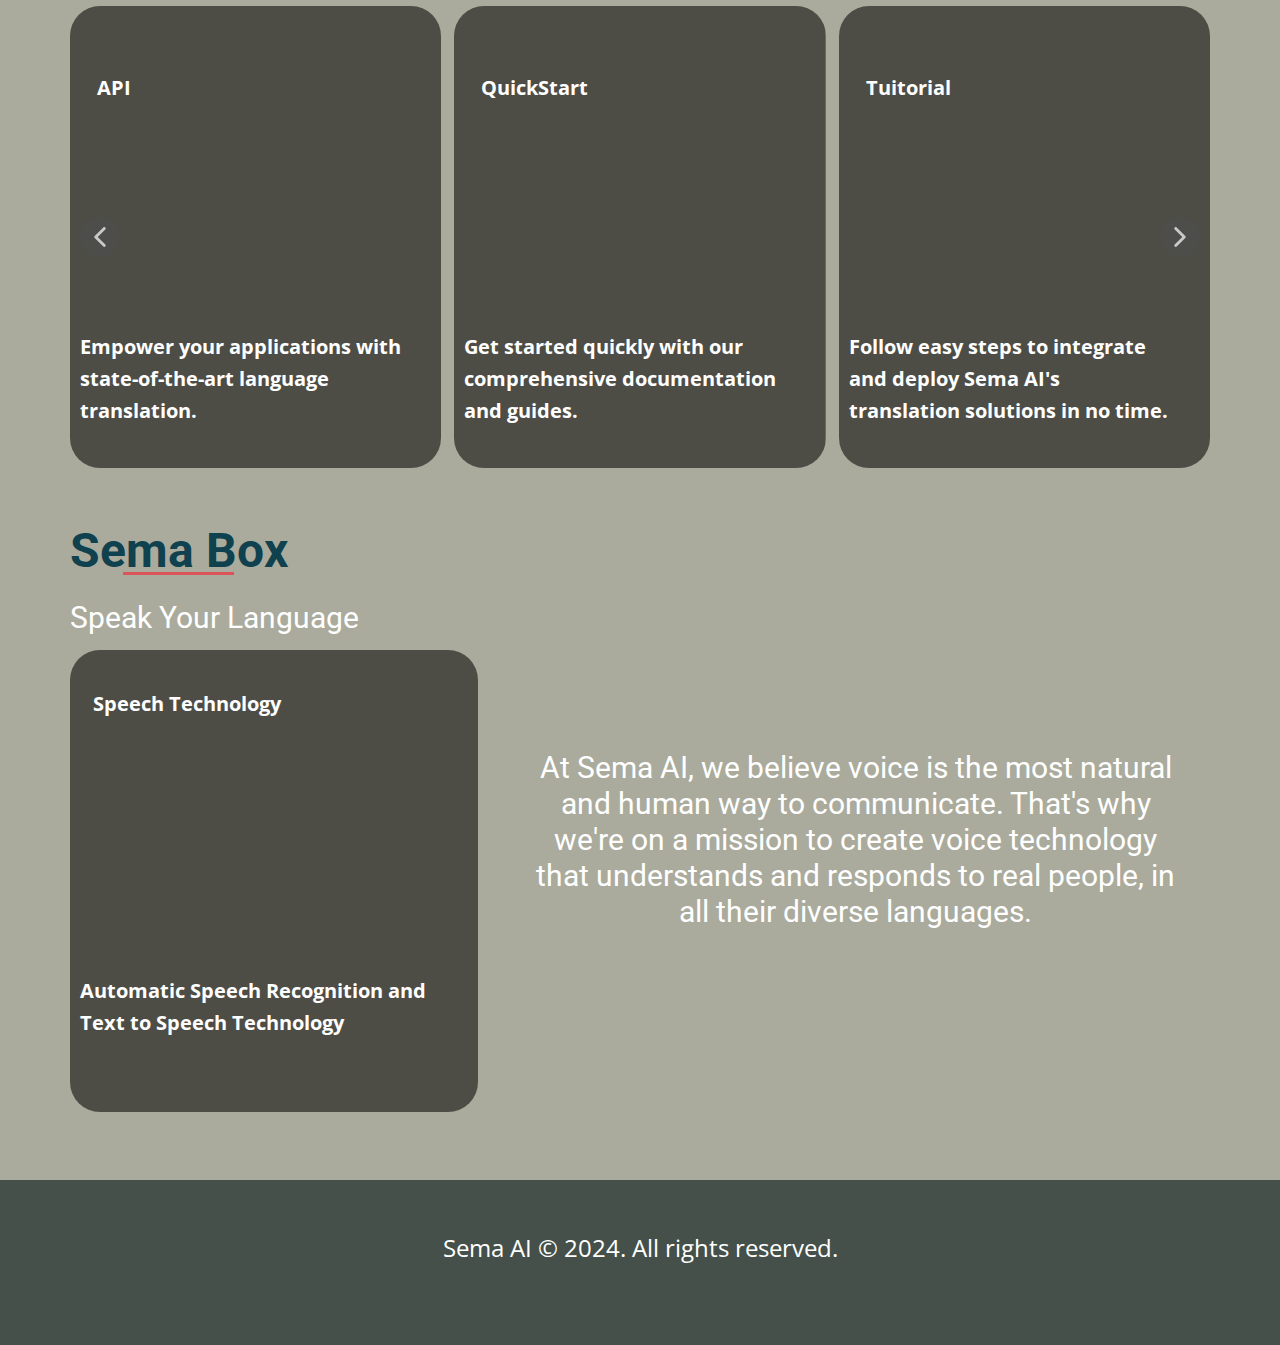
==== commit 3e978817: "Update index.html" ====
--- a/index.html
+++ b/index.html
@@ -5,11 +5,12 @@
     <meta name="keywords" content="Sema Translator">
     <meta name="description" content="">
     <title>home</title>
-    <link rel="stylesheet" href="nicepage.css" media="screen">
-<link rel="stylesheet" href="index.css" media="screen">
-    <script class="u-script" type="text/javascript" src="jquery-1.9.1.min.js" defer=""></script>
-    <script class="u-script" type="text/javascript" src="nicepage.js" defer=""></script>
-    <meta name="generator" content="Nicepage 6.14.5, nicepage.com">
+    <link rel="stylesheet" href="assets/nicepage.css" media="screen">
+<link rel="stylesheet" href="assets/index.css" media="screen">
+<link rel="stylesheet" href="assets/semafull.css" media="screen">	
+    <script class="u-script" type="text/javascript" src="assets/jquery-1.9.1.min.js" defer=""></script>
+    <script class="u-script" type="text/javascript" src="assets/nicepage.js" defer=""></script>
+
     <link rel="icon" href="images/favicon.png">
     <link id="u-theme-google-font" rel="stylesheet" href="https://fonts.googleapis.com/css?family=Roboto:100,100i,300,300i,400,400i,500,500i,700,700i,900,900i|Open+Sans:300,300i,400,400i,500,500i,600,600i,700,700i,800,800i">
     
@@ -309,4 +310,4 @@
         <p class="u-small-text u-text u-text-variant u-text-1"> Sema AI © 2024. All rights r​eserved.</p>
       </div></footer>
   
-</body></html>+</body></html>
--- a/assets/nicepage.css
+++ b/assets/nicepage.css
@@ -0,0 +1,44694 @@
+/*begin-commonstyles library*//*!
+ * froala_editor v4.0.6 (https://www.froala.com/wysiwyg-editor)
+ * License https://froala.com/wysiwyg-editor/terms/
+ * Copyright 2014-2021 Froala Labs
+ */
+
+.fr-clearfix::after {
+  clear: both;
+  display: block;
+  content: "";
+  height: 0; }
+
+.fr-hide-by-clipping {
+  position: absolute;
+  width: 1px;
+  height: 1px;
+  padding: 0;
+  margin: -1px;
+  overflow: hidden;
+  clip: rect(0, 0, 0, 0);
+  border: 0; }
+
+.fr-view img.fr-rounded, .fr-view .fr-img-caption.fr-rounded img {
+  border-radius: 10px;
+  -moz-border-radius: 10px;
+  -webkit-border-radius: 10px;
+  -moz-background-clip: padding;
+  -webkit-background-clip: padding-box;
+  background-clip: padding-box; }
+
+.fr-view img.fr-shadow, .fr-view .fr-img-caption.fr-shadow img {
+  -webkit-box-shadow: 10px 10px 5px 0px #cccccc;
+  -moz-box-shadow: 10px 10px 5px 0px #cccccc;
+  box-shadow: 10px 10px 5px 0px #cccccc; }
+
+.fr-view img.fr-bordered, .fr-view .fr-img-caption.fr-bordered img {
+  border: solid 5px #CCC; }
+
+.fr-view img.fr-bordered {
+  -webkit-box-sizing: content-box;
+  -moz-box-sizing: content-box;
+  box-sizing: content-box; }
+
+.fr-view .fr-img-caption.fr-bordered img {
+  -webkit-box-sizing: border-box;
+  -moz-box-sizing: border-box;
+  box-sizing: border-box; }
+
+.fr-view {
+  word-wrap: break-word; }
+  .fr-view span[style~="color:"] a {
+    color: inherit; }
+  .fr-view strong {
+    font-weight: 700; }
+  .fr-view table[border='0'] td:not([class]), .fr-view table[border='0'] th:not([class]), .fr-view table[border='0'] td[class=""], .fr-view table[border='0'] th[class=""] {
+    border-width: 0px; }
+  .fr-view table {
+    border: none;
+    border-collapse: collapse;
+    empty-cells: show;
+    max-width: 100%; }
+    .fr-view table td {
+      min-width: 5px; }
+    .fr-view table.fr-dashed-borders td, .fr-view table.fr-dashed-borders th {
+      border-style: dashed; }
+    .fr-view table.fr-alternate-rows tbody tr:nth-child(2n) {
+      background: whitesmoke; }
+    .fr-view table td, .fr-view table th {
+      border: 1px solid #DDD; }
+      .fr-view table td:empty, .fr-view table th:empty {
+        height: 20px; }
+      .fr-view table td.fr-highlighted, .fr-view table th.fr-highlighted {
+        border: 1px double red; }
+      .fr-view table td.fr-thick, .fr-view table th.fr-thick {
+        border-width: 2px; }
+    .fr-view table th {
+      background: #ececec; }
+  .fr-view hr {
+    clear: both;
+    user-select: none;
+    -o-user-select: none;
+    -moz-user-select: none;
+    -khtml-user-select: none;
+    -webkit-user-select: none;
+    -ms-user-select: none;
+    break-after: always;
+    page-break-after: always; }
+  .fr-view .fr-file {
+    position: relative; }
+    .fr-view .fr-file::after {
+      position: relative;
+      content: "\1F4CE";
+      font-weight: normal; }
+  .fr-view pre {
+    white-space: pre-wrap;
+    word-wrap: break-word;
+    overflow: visible; }
+/*  .fr-view[dir="rtl"] blockquote {
+    border-left: none;
+    border-right: solid 2px #5E35B1;
+    margin-right: 0;
+    padding-right: 5px;
+    padding-left: 0; }
+    .fr-view[dir="rtl"] blockquote blockquote {
+      border-color: #00BCD4; }
+      .fr-view[dir="rtl"] blockquote blockquote blockquote {
+        border-color: #43A047; }
+  .fr-view blockquote {
+    border-left: solid 2px #5E35B1;
+    margin-left: 0;
+    padding-left: 5px;
+    color: #5E35B1; }
+    .fr-view blockquote blockquote {
+      border-color: #00BCD4;
+      color: #00BCD4; }
+      .fr-view blockquote blockquote blockquote {
+        border-color: #43A047;
+        color: #43A047; } */
+  .fr-view span.fr-emoticon {
+    font-weight: normal;
+    font-family: "Apple Color Emoji","Segoe UI Emoji","NotoColorEmoji","Segoe UI Symbol","Android Emoji","EmojiSymbols";
+    display: inline;
+    line-height: 0; }
+    .fr-view span.fr-emoticon.fr-emoticon-img {
+      background-repeat: no-repeat !important;
+      font-size: inherit;
+      height: 1em;
+      width: 1em;
+      min-height: 20px;
+      min-width: 20px;
+      display: inline-block;
+      margin: -.1em .1em .1em;
+      line-height: 1;
+      vertical-align: middle; }
+  .fr-view .fr-text-gray {
+    color: #AAA !important; }
+  .fr-view .fr-text-bordered {
+    border-top: solid 1px #222;
+    border-bottom: solid 1px #222;
+    padding: 10px 0; }
+  .fr-view .fr-text-spaced {
+    letter-spacing: 1px; }
+  .fr-view .fr-text-uppercase {
+    text-transform: uppercase; }
+  .fr-view .fr-class-highlighted {
+    background-color: #ffff00; }
+  .fr-view .fr-class-code {
+    border-color: #cccccc;
+    border-radius: 2px;
+    -moz-border-radius: 2px;
+    -webkit-border-radius: 2px;
+    -moz-background-clip: padding;
+    -webkit-background-clip: padding-box;
+    background-clip: padding-box;
+    background: #f5f5f5;
+    padding: 10px;
+    font-family: "Courier New", Courier, monospace; }
+  .fr-view .fr-class-transparency {
+    opacity: 0.5; }
+  .fr-view img {
+    position: relative;
+    max-width: 100%; }
+    .fr-view img.fr-dib {
+      margin: 10px auto;
+      display: block;
+      float: none;
+      vertical-align: top; }
+      .fr-view img.fr-dib.fr-fil {
+        margin-left: 0;
+        text-align: left; }
+      .fr-view img.fr-dib.fr-fir {
+        margin-right: 0;
+        text-align: right; }
+    .fr-view img.fr-dii {
+      display: inline-block;
+      float: none;
+      vertical-align: bottom;
+      margin-left: 5px;
+      margin-right: 5px;
+      max-width: calc(100% - (2 * 5px)); }
+      .fr-view img.fr-dii.fr-fil {
+        float: left;
+        margin: 10px 15px 10px 0;
+        max-width: calc(100% - 5px); }
+      .fr-view img.fr-dii.fr-fir {
+        float: right;
+        margin: 10px 0 10px 15px;
+        max-width: calc(100% - 5px); }
+  .fr-view span.fr-img-caption {
+    position: relative;
+    max-width: 100%; }
+    .fr-view span.fr-img-caption.fr-dib {
+      margin: 5px auto;
+      display: block;
+      float: none;
+      vertical-align: top; }
+      .fr-view span.fr-img-caption.fr-dib.fr-fil {
+        margin-left: 0;
+        text-align: left; }
+      .fr-view span.fr-img-caption.fr-dib.fr-fir {
+        margin-right: 0;
+        text-align: right; }
+    .fr-view span.fr-img-caption.fr-dii {
+      display: inline-block;
+      float: none;
+      vertical-align: bottom;
+      margin-left: 5px;
+      margin-right: 5px;
+      max-width: calc(100% - (2 * 5px)); }
+      .fr-view span.fr-img-caption.fr-dii.fr-fil {
+        float: left;
+        margin: 5px 5px 5px 0;
+        max-width: calc(100% - 5px); }
+      .fr-view span.fr-img-caption.fr-dii.fr-fir {
+        float: right;
+        margin: 5px 0 5px 5px;
+        max-width: calc(100% - 5px); }
+  .fr-view .fr-video {
+    text-align: center;
+    position: relative; }
+    .fr-view .fr-video.fr-rv {
+      padding-bottom: 56.25%;
+      padding-top: 30px;
+      height: 0;
+      overflow: hidden; }
+      .fr-view .fr-video.fr-rv > iframe, .fr-view .fr-video.fr-rv object, .fr-view .fr-video.fr-rv embed {
+        position: absolute !important;
+        top: 0;
+        left: 0;
+        width: 100%;
+        height: 100%; }
+    .fr-view .fr-video > * {
+      -webkit-box-sizing: content-box;
+      -moz-box-sizing: content-box;
+      box-sizing: content-box;
+      max-width: 100%;
+      border: none; }
+    .fr-view .fr-video.fr-dvb {
+      display: block;
+      clear: both; }
+      .fr-view .fr-video.fr-dvb.fr-fvl {
+        text-align: left; }
+      .fr-view .fr-video.fr-dvb.fr-fvr {
+        text-align: right; }
+    .fr-view .fr-video.fr-dvi {
+      display: inline-block; }
+      .fr-view .fr-video.fr-dvi.fr-fvl {
+        float: left; }
+      .fr-view .fr-video.fr-dvi.fr-fvr {
+        float: right; }
+  .fr-view a.fr-strong {
+    font-weight: 700; }
+  .fr-view a.fr-green {
+    color: green; }
+  .fr-view .fr-img-caption {
+    text-align: center; }
+    .fr-view .fr-img-caption .fr-img-wrap {
+      padding: 0;
+      margin: auto;
+      text-align: center;
+      width: 100%; }
+      .fr-view .fr-img-caption .fr-img-wrap a {
+        display: block; }
+      .fr-view .fr-img-caption .fr-img-wrap img {
+        display: block;
+        margin: auto;
+        width: 100%; }
+      .fr-view .fr-img-caption .fr-img-wrap > span {
+        margin: auto;
+        display: block;
+        padding: 5px 5px 10px;
+        font-size: 14px;
+        font-weight: initial;
+        -webkit-box-sizing: border-box;
+        -moz-box-sizing: border-box;
+        box-sizing: border-box;
+        -webkit-opacity: 0.9;
+        -moz-opacity: 0.9;
+        opacity: 0.9;
+        -ms-filter: "progid:DXImageTransform.Microsoft.Alpha(Opacity=0)";
+        width: 100%;
+        text-align: center; }
+  .fr-view button.fr-rounded, .fr-view input.fr-rounded, .fr-view textarea.fr-rounded {
+    border-radius: 10px;
+    -moz-border-radius: 10px;
+    -webkit-border-radius: 10px;
+    -moz-background-clip: padding;
+    -webkit-background-clip: padding-box;
+    background-clip: padding-box; }
+  .fr-view button.fr-large, .fr-view input.fr-large, .fr-view textarea.fr-large {
+    font-size: 24px; }
+
+/**
+ * Image style.
+ */
+a.fr-view.fr-strong {
+  font-weight: 700; }
+a.fr-view.fr-green {
+  color: green; }
+
+/**
+ * Link style.
+ */
+img.fr-view {
+  position: relative;
+  max-width: 100%; }
+  img.fr-view.fr-dib {
+    margin: 5px auto;
+    display: block;
+    float: none;
+    vertical-align: top; }
+    img.fr-view.fr-dib.fr-fil {
+      margin-left: 0;
+      text-align: left; }
+    img.fr-view.fr-dib.fr-fir {
+      margin-right: 0;
+      text-align: right; }
+  img.fr-view.fr-dii {
+    display: inline-block;
+    float: none;
+    vertical-align: bottom;
+    margin-left: 5px;
+    margin-right: 5px;
+    max-width: calc(100% - (2 * 5px)); }
+    img.fr-view.fr-dii.fr-fil {
+      float: left;
+      margin: 5px 5px 5px 0;
+      max-width: calc(100% - 5px); }
+    img.fr-view.fr-dii.fr-fir {
+      float: right;
+      margin: 5px 0 5px 5px;
+      max-width: calc(100% - 5px); }
+
+span.fr-img-caption.fr-view {
+  position: relative;
+  max-width: 100%; }
+  span.fr-img-caption.fr-view.fr-dib {
+    margin: 5px auto;
+    display: block;
+    float: none;
+    vertical-align: top; }
+    span.fr-img-caption.fr-view.fr-dib.fr-fil {
+      margin-left: 0;
+      text-align: left; }
+    span.fr-img-caption.fr-view.fr-dib.fr-fir {
+      margin-right: 0;
+      text-align: right; }
+  span.fr-img-caption.fr-view.fr-dii {
+    display: inline-block;
+    float: none;
+    vertical-align: bottom;
+    margin-left: 5px;
+    margin-right: 5px;
+    max-width: calc(100% - (2 * 5px)); }
+    span.fr-img-caption.fr-view.fr-dii.fr-fil {
+      float: left;
+      margin: 5px 5px 5px 0;
+      max-width: calc(100% - 5px); }
+    span.fr-img-caption.fr-view.fr-dii.fr-fir {
+      float: right;
+      margin: 5px 0 5px 5px;
+      max-width: calc(100% - 5px); }
+/*end-commonstyles library*/@charset "UTF-8";
+.u-hidden-block {
+  visibility: hidden!important;
+}
+.u-locked-block {
+  pointer-events: none!important;
+}
+/*! normalize.css v4.1.1 | MIT License | github.com/necolas/normalize.css */
+html {
+  font-family: sans-serif;
+  -ms-text-size-adjust: 100%;
+  -webkit-text-size-adjust: 100%;
+}
+body {
+  margin: 0;
+}
+article,
+aside,
+details,
+figcaption,
+figure,
+footer,
+header,
+main,
+menu,
+nav,
+section,
+summary {
+  display: block;
+}
+audio,
+canvas,
+progress,
+video {
+  display: inline-block;
+}
+audio:not([controls]) {
+  display: none;
+  height: 0;
+}
+progress {
+  vertical-align: baseline;
+}
+template,
+[hidden] {
+  display: none;
+}
+a {
+  background-color: transparent;
+  -webkit-text-decoration-skip: objects;
+}
+a:active,
+a:hover {
+  outline-width: 0;
+}
+abbr[title] {
+  border-bottom: none;
+  text-decoration: underline;
+}
+b,
+strong {
+  font-weight: inherit;
+  font-weight: bold;
+}
+dfn {
+  font-style: italic;
+}
+h1 {
+  font-size: 2em;
+  margin: 0.67em 0;
+}
+mark {
+  background-color: #ff0;
+  color: #000;
+}
+small {
+  font-size: 80%;
+}
+sub,
+sup {
+  font-size: 75%;
+  line-height: 0;
+  position: relative;
+  vertical-align: baseline;
+}
+sub {
+  bottom: -0.25em;
+}
+sup {
+  top: -0.5em;
+}
+img {
+  border-style: none;
+}
+svg:not(:root) {
+  overflow: hidden;
+}
+code,
+kbd,
+pre,
+samp {
+  font-family: monospace,monospace;
+  font-size: 1em;
+}
+hr {
+  box-sizing: content-box;
+  height: 0;
+  overflow: visible;
+}
+button,
+input,
+optgroup,
+select,
+textarea {
+  color: inherit;
+  font: inherit;
+  margin: 0;
+}
+optgroup {
+  font-weight: 700;
+}
+button,
+input {
+  overflow: visible;
+}
+button,
+select {
+  text-transform: none;
+}
+button,
+html [type="button"],
+[type="reset"],
+[type="submit"] {
+  -webkit-appearance: button;
+}
+button::-moz-focus-inner,
+[type="button"]::-moz-focus-inner,
+[type="reset"]::-moz-focus-inner,
+[type="submit"]::-moz-focus-inner {
+  border-style: none;
+  padding: 0;
+}
+button:-moz-focusring,
+[type="button"]:-moz-focusring,
+[type="reset"]:-moz-focusring,
+[type="submit"]:-moz-focusring {
+  outline: 1px dotted ButtonText;
+}
+fieldset {
+  border: 1px solid silver;
+  margin: 0 2px;
+  padding: 0.35em 0.625em 0.75em;
+}
+legend {
+  box-sizing: border-box;
+  color: inherit;
+  display: table;
+  max-width: 100%;
+  padding: 0;
+  white-space: normal;
+}
+textarea {
+  overflow: auto;
+  outline: none;
+}
+button,
+select,
+input,
+textarea {
+  outline: none;
+}
+[type="checkbox"],
+[type="radio"] {
+  box-sizing: border-box;
+  padding: 0;
+}
+[type="number"]::-webkit-inner-spin-button,
+[type="number"]::-webkit-outer-spin-button {
+  height: auto;
+}
+[type="search"] {
+  -webkit-appearance: textfield;
+  outline-offset: -2px;
+}
+[type="search"]::-webkit-search-cancel-button,
+[type="search"]::-webkit-search-decoration {
+  -webkit-appearance: none;
+}
+::-webkit-input-placeholder {
+  color: inherit;
+  opacity: 0.54;
+}
+::-webkit-file-upload-button {
+  -webkit-appearance: button;
+  font: inherit;
+}
+ul,
+ol {
+  padding-left: 20px;
+}
+/* Fade effect */
+/* Over effect */
+/* Slide effect */
+/* Over and Slide effect */
+/* Flip Left effect */
+/* Flip Right effect */
+/* Flip Top effect */
+/* Flip Bottom effect */
+/* Wobble Left effect */
+/* Wobble Right effect */
+/* Wobble top effect */
+/* Wobble bottom effect */
+/* Zoom and Rotate Effects */
+/* Utility */
+.u-over-slide {
+  position: absolute;
+  left: 0;
+  top: 0;
+  width: 100%;
+  height: 100%;
+}
+.u-background-effect {
+  overflow: hidden;
+}
+.u-background-effect ~ .u-container-layout {
+  cursor: pointer;
+}
+/* Fade effect */
+.u-effect-fade .u-over-slide {
+  opacity: 0;
+  transition: all 500ms ease;
+}
+.u-effect-fade:hover .u-over-slide,
+.u-effect-fade.u-effect-active .u-over-slide {
+  opacity: 1;
+}
+/* Over effect */
+.u-effect-over-left .u-over-slide {
+  transform: translate(-100%, 0);
+  transition: all 500ms ease;
+}
+.u-effect-over-left:hover .u-over-slide,
+.u-effect-over-left.u-effect-active .u-over-slide {
+  transform: translate(0, 0);
+}
+.u-effect-over-right .u-over-slide {
+  transform: translate(100%, 0);
+  transition: all 500ms ease;
+}
+.u-effect-over-right:hover .u-over-slide,
+.u-effect-over-right.u-effect-active .u-over-slide {
+  transform: translate(0, 0);
+}
+.u-effect-over-top .u-over-slide {
+  transform: translate(0, -100%);
+  transition: all 500ms ease;
+}
+.u-effect-over-top:hover .u-over-slide,
+.u-effect-over-top.u-effect-active .u-over-slide {
+  transform: translate(0, 0);
+}
+.u-effect-over-bottom .u-over-slide {
+  transform: translate(0, 100%);
+  transition: all 500ms ease;
+}
+.u-effect-over-bottom:hover .u-over-slide,
+.u-effect-over-bottom.u-effect-active .u-over-slide {
+  transform: translate(0, 0);
+}
+.u-effect-over-topleft .u-over-slide {
+  transform: translate(-100%, -100%);
+  transition: all 500ms ease;
+}
+.u-effect-over-topleft:hover .u-over-slide,
+.u-effect-over-topleft.u-effect-active .u-over-slide {
+  transform: translate(0, 0);
+}
+.u-effect-over-topright .u-over-slide {
+  transform: translate(100%, -100%);
+  transition: all 500ms ease;
+}
+.u-effect-over-topright:hover .u-over-slide,
+.u-effect-over-topright.u-effect-active .u-over-slide {
+  transform: translate(0, 0);
+}
+.u-effect-over-bottomleft .u-over-slide {
+  transform: translate(-100%, 100%);
+  transition: all 500ms ease;
+}
+.u-effect-over-bottomleft:hover .u-over-slide,
+.u-effect-over-bottomleft.u-effect-active .u-over-slide {
+  transform: translate(0, 0);
+}
+.u-effect-over-bottomright .u-over-slide {
+  transform: translate(100%, 100%);
+  transition: all 500ms ease;
+}
+.u-effect-over-bottomright:hover .u-over-slide,
+.u-effect-over-bottomright.u-effect-active .u-over-slide {
+  transform: translate(0, 0);
+}
+/* Slide effect */
+.u-effect-slide-left .u-over-slide {
+  transform: translate(-100%, 0);
+  transition: all 500ms ease;
+}
+.u-effect-slide-left:hover .u-over-slide,
+.u-effect-slide-left.u-effect-active .u-over-slide {
+  transform: translate(0, 0);
+}
+.u-effect-slide-left .u-back-slide {
+  transition: all 500ms ease;
+}
+.u-effect-slide-left:hover .u-back-slide,
+.u-effect-slide-left.u-effect-active .u-back-slide {
+  transform: translate(100%, 0);
+}
+.u-effect-slide-right .u-over-slide {
+  transform: translate(100%, 0);
+  transition: all 500ms ease;
+}
+.u-effect-slide-right:hover .u-over-slide,
+.u-effect-slide-right.u-effect-active .u-over-slide {
+  transform: translate(0, 0);
+}
+.u-effect-slide-right .u-back-slide {
+  transition: all 500ms ease;
+}
+.u-effect-slide-right:hover .u-back-slide,
+.u-effect-slide-right.u-effect-active .u-back-slide {
+  transform: translate(-100%, 0);
+}
+.u-effect-slide-top .u-over-slide {
+  transform: translate(0, -100%);
+  transition: all 500ms ease;
+}
+.u-effect-slide-top:hover .u-over-slide,
+.u-effect-slide-top.u-effect-active .u-over-slide {
+  transform: translate(0, 0);
+}
+.u-effect-slide-top .u-back-slide {
+  transition: all 500ms ease;
+}
+.u-effect-slide-top:hover .u-back-slide,
+.u-effect-slide-top.u-effect-active .u-back-slide {
+  transform: translate(0, 100%);
+}
+.u-effect-slide-bottom .u-over-slide {
+  transform: translate(0, 100%);
+  transition: all 500ms ease;
+}
+.u-effect-slide-bottom:hover .u-over-slide,
+.u-effect-slide-bottom.u-effect-active .u-over-slide {
+  transform: translate(0, 0);
+}
+.u-effect-slide-bottom .u-back-slide {
+  transition: all 500ms ease;
+}
+.u-effect-slide-bottom:hover .u-back-slide,
+.u-effect-slide-bottom.u-effect-active .u-back-slide {
+  transform: translate(0, -100%);
+}
+.u-effect-slide-topleft .u-over-slide {
+  transform: translate(-100%, -100%);
+  transition: all 500ms ease;
+}
+.u-effect-slide-topleft:hover .u-over-slide,
+.u-effect-slide-topleft.u-effect-active .u-over-slide {
+  transform: translate(0, 0);
+}
+.u-effect-slide-topleft .u-back-slide {
+  transition: all 500ms ease;
+}
+.u-effect-slide-topleft:hover .u-back-slide,
+.u-effect-slide-topleft.u-effect-active .u-back-slide {
+  transform: translate(100%, 100%);
+}
+.u-effect-slide-topright .u-over-slide {
+  transform: translate(100%, -100%);
+  transition: all 500ms ease;
+}
+.u-effect-slide-topright:hover .u-over-slide,
+.u-effect-slide-topright.u-effect-active .u-over-slide {
+  transform: translate(0, 0);
+}
+.u-effect-slide-topright .u-back-slide {
+  transition: all 500ms ease;
+}
+.u-effect-slide-topright:hover .u-back-slide,
+.u-effect-slide-topright.u-effect-active .u-back-slide {
+  transform: translate(-100%, 100%);
+}
+.u-effect-slide-bottomleft .u-over-slide {
+  transform: translate(-100%, 100%);
+  transition: all 500ms ease;
+}
+.u-effect-slide-bottomleft:hover .u-over-slide,
+.u-effect-slide-bottomleft.u-effect-active .u-over-slide {
+  transform: translate(0, 0);
+}
+.u-effect-slide-bottomleft .u-back-slide {
+  transition: all 500ms ease;
+}
+.u-effect-slide-bottomleft:hover .u-back-slide,
+.u-effect-slide-bottomleft.u-effect-active .u-back-slide {
+  transform: translate(100%, -100%);
+}
+.u-effect-slide-bottomright .u-over-slide {
+  transform: translate(100%, 100%);
+  transition: all 500ms ease;
+}
+.u-effect-slide-bottomright:hover .u-over-slide,
+.u-effect-slide-bottomright.u-effect-active .u-over-slide {
+  transform: translate(0, 0);
+}
+.u-effect-slide-bottomright .u-back-slide {
+  transition: all 500ms ease;
+}
+.u-effect-slide-bottomright:hover .u-back-slide,
+.u-effect-slide-bottomright.u-effect-active .u-back-slide {
+  transform: translate(-100%, -100%);
+}
+/* Flip */
+.u-effect-flip-left,
+.u-effect-flip-left .u-slidesWrapper {
+  perspective: 300px;
+}
+.u-effect-flip-left .u-over-slide {
+  opacity: 0;
+  transform: rotateY(180deg);
+  transform-origin: center left;
+  transition: transform 500ms ease, transform-origin 500ms ease, opacity 0ms ease 500ms;
+}
+.u-effect-flip-left:hover .u-over-slide,
+.u-effect-flip-left.u-effect-active .u-over-slide {
+  opacity: 1;
+  transform: rotateY(0deg);
+  transition: transform 500ms ease, transform-origin 500ms ease;
+}
+.u-effect-flip-right,
+.u-effect-flip-right .u-slidesWrapper {
+  perspective: 300px;
+}
+.u-effect-flip-right .u-over-slide {
+  opacity: 0;
+  transform: rotateY(-180deg);
+  transform-origin: center right;
+  transition: transform 500ms ease, transform-origin 500ms ease, opacity 0ms ease 500ms;
+}
+.u-effect-flip-right:hover .u-over-slide,
+.u-effect-flip-right.u-effect-active .u-over-slide {
+  opacity: 1;
+  transform: rotateY(0deg);
+  transition: transform 500ms ease, transform-origin 500ms ease;
+}
+.u-effect-flip-top,
+.u-effect-flip-top .u-slidesWrapper {
+  perspective: 300px;
+}
+.u-effect-flip-top .u-over-slide {
+  opacity: 0;
+  transform: rotateX(-180deg);
+  transform-origin: center top;
+  transition: transform 500ms ease, transform-origin 500ms ease, opacity 0ms ease 500ms;
+}
+.u-effect-flip-top:hover .u-over-slide,
+.u-effect-flip-top.u-effect-active .u-over-slide {
+  opacity: 1;
+  transform: rotateX(0deg);
+  transition: transform 500ms ease, transform-origin 500ms ease;
+}
+.u-effect-flip-bottom,
+.u-effect-flip-bottom .u-slidesWrapper {
+  perspective: 300px;
+}
+.u-effect-flip-bottom .u-over-slide {
+  opacity: 0;
+  transform: rotateX(180deg);
+  transform-origin: center bottom;
+  transition: transform 500ms ease, transform-origin 500ms ease, opacity 0ms ease 500ms;
+}
+.u-effect-flip-bottom:hover .u-over-slide,
+.u-effect-flip-bottom.u-effect-active .u-over-slide {
+  opacity: 1;
+  transform: rotateX(0deg);
+  transition: transform 500ms ease, transform-origin 500ms ease;
+}
+/* Wooble */
+.u-effect-wobble-left,
+.u-effect-wobble-left .u-slidesWrapper {
+  perspective: 300px;
+}
+.u-effect-wobble-left .u-over-slide {
+  opacity: 0;
+  transform: rotateY(130deg);
+  transform-origin: center left;
+  transition: transform 500ms ease, transform-origin 500ms ease, opacity 0ms ease 500ms;
+}
+.u-effect-wobble-left:hover .u-over-slide,
+.u-effect-wobble-left.u-effect-active .u-over-slide {
+  opacity: 1;
+  transform: rotateY(0deg);
+  transform-origin: center right;
+  transition: transform 500ms ease, transform-origin 500ms ease;
+}
+.u-effect-wobble-right,
+.u-effect-wobble-right .u-slidesWrapper {
+  perspective: 300px;
+}
+.u-effect-wobble-right .u-over-slide {
+  opacity: 0;
+  transform: rotateY(-130deg);
+  transform-origin: center right;
+  transition: transform 500ms ease, transform-origin 500ms ease, opacity 0ms ease 500ms;
+}
+.u-effect-wobble-right:hover .u-over-slide,
+.u-effect-wobble-right.u-effect-active .u-over-slide {
+  opacity: 1;
+  transform: rotateY(0deg);
+  transform-origin: center left;
+  transition: transform 500ms ease, transform-origin 500ms ease;
+}
+.u-effect-wobble-top,
+.u-effect-wobble-top .u-slidesWrapper {
+  perspective: 300px;
+}
+.u-effect-wobble-top .u-over-slide {
+  opacity: 0;
+  transform: rotateX(-130deg);
+  transform-origin: center top;
+  transition: transform 500ms ease, transform-origin 500ms ease, opacity 0ms ease 500ms;
+}
+.u-effect-wobble-top:hover .u-over-slide,
+.u-effect-wobble-top.u-effect-active .u-over-slide {
+  opacity: 1;
+  transform: rotateX(0deg);
+  transform-origin: center bottom;
+  transition: transform 500ms ease, transform-origin 500ms ease;
+}
+.u-effect-wobble-bottom,
+.u-effect-wobble-bottom .u-slidesWrapper {
+  perspective: 300px;
+}
+.u-effect-wobble-bottom .u-over-slide {
+  opacity: 0;
+  transform: rotateX(130deg);
+  transform-origin: center bottom;
+  transition: transform 500ms ease, transform-origin 500ms ease, opacity 0ms ease 500ms;
+}
+.u-effect-wobble-bottom:hover .u-over-slide,
+.u-effect-wobble-bottom.u-effect-active .u-over-slide {
+  opacity: 1;
+  transform: rotateX(0deg);
+  transform-origin: center top;
+  transition: transform 500ms ease, transform-origin 500ms ease;
+}
+/* Zoom */
+.u-effect-zoom .u-over-slide {
+  transition: transform 500ms ease;
+  transform: scale(0, 0);
+}
+.u-effect-zoom:hover .u-over-slide,
+.u-effect-zoom.u-effect-active .u-over-slide {
+  transform: scale(1, 1);
+}
+.u-effect-hover-zoom .u-back-slide,
+.u-effect-hover-zoom .u-background-effect-image {
+  transition: transform 500ms ease;
+  transform: scale(1);
+}
+.u-effect-hover-zoom:hover .u-back-slide,
+.u-effect-hover-zoom:hover .u-background-effect-image,
+.u-effect-hover-zoom.u-effect-active .u-back-slide,
+.u-effect-hover-zoom.u-effect-active .u-background-effect-image {
+  transform: scale(var(--effect-scale));
+}
+.u-effect-hover-zoomOut .u-back-slide,
+.u-effect-hover-zoomOut .u-background-effect-image {
+  transition: transform 500ms ease;
+  transform: scale(var(--effect-scale));
+}
+.u-effect-hover-zoomOut:hover .u-back-slide,
+.u-effect-hover-zoomOut:hover .u-background-effect-image,
+.u-effect-hover-zoomOut.u-effect-active .u-back-slide,
+.u-effect-hover-zoomOut.u-effect-active .u-background-effect-image {
+  transform: scale(1);
+}
+.u-effect-hover-liftUp > .u-background-effect {
+  overflow: visible;
+}
+.u-effect-hover-liftUp .u-back-slide,
+.u-effect-hover-liftUp .u-background-effect-image {
+  transition: transform 500ms ease;
+  transform: scale(1);
+}
+.u-effect-hover-liftUp:hover .u-back-slide,
+.u-effect-hover-liftUp.u-effect-active .u-back-slide,
+.u-effect-hover-liftUp:hover .u-background-effect-image,
+.u-effect-hover-liftUp.u-effect-active .u-background-effect-image {
+  transform: scale(var(--effect-scale));
+  z-index: 1;
+}
+.u-effect-hover-liftUp:hover > .u-container-layout {
+  z-index: 2;
+}
+.u-effect-zoom-rotate .u-over-slide {
+  transition: transform 500ms ease;
+  transform: rotate(0deg) scale(0, 0);
+}
+.u-effect-zoom-rotate:hover .u-over-slide,
+.u-effect-zoom-rotate.u-effect-active .u-over-slide {
+  transform: rotate(360deg) scale(1, 1);
+}
+.u-effect-zoom-rotateX .u-over-slide {
+  transition: transform 500ms ease;
+  transform: rotateX(0deg) scale(0, 0);
+}
+.u-effect-zoom-rotateX:hover .u-over-slide,
+.u-effect-zoom-rotateX.u-effect-active .u-over-slide {
+  transform: rotateX(360deg) scale(1, 1);
+}
+.u-effect-zoom-rotateY .u-over-slide {
+  transition: transform 500ms ease;
+  transform: rotateY(0deg) scale(0, 0);
+}
+.u-effect-zoom-rotateY:hover .u-over-slide,
+.u-effect-zoom-rotateY.u-effect-active .u-over-slide {
+  transform: rotateY(360deg) scale(1, 1);
+}
+.u-effect-hover-slide .u-back-image,
+.u-effect-hover-slide .u-background-effect-image {
+  transition-duration: 500ms;
+  transition-timing-function: ease;
+  transition-property: left, right, top, bottom;
+}
+.u-effect-hover-slide .u-effect-hover-slide-direction-right {
+  left: auto;
+}
+.u-effect-hover-slide .u-effect-hover-slide-direction-up {
+  top: auto;
+}
+.u-effect-hover-slide:hover .u-back-image.u-effect-hover-slide-direction-left,
+.u-effect-hover-slide:hover .u-background-effect-image.u-effect-hover-slide-direction-left,
+.u-effect-hover-slide.u-effect-active .u-back-image.u-effect-hover-slide-direction-left,
+.u-effect-hover-slide.u-effect-active .u-background-effect-image.u-effect-hover-slide-direction-left {
+  left: 0 !important;
+}
+.u-effect-hover-slide:hover .u-back-image.u-effect-hover-slide-direction-right,
+.u-effect-hover-slide:hover .u-background-effect-image.u-effect-hover-slide-direction-right,
+.u-effect-hover-slide.u-effect-active .u-back-image.u-effect-hover-slide-direction-right,
+.u-effect-hover-slide.u-effect-active .u-background-effect-image.u-effect-hover-slide-direction-right {
+  right: 0 !important;
+}
+.u-effect-hover-slide:hover .u-back-image.u-effect-hover-slide-direction-up,
+.u-effect-hover-slide:hover .u-background-effect-image.u-effect-hover-slide-direction-up,
+.u-effect-hover-slide.u-effect-active .u-back-image.u-effect-hover-slide-direction-up,
+.u-effect-hover-slide.u-effect-active .u-background-effect-image.u-effect-hover-slide-direction-up {
+  bottom: 0 !important;
+}
+.u-effect-hover-slide:hover .u-back-image.u-effect-hover-slide-direction-down,
+.u-effect-hover-slide:hover .u-background-effect-image.u-effect-hover-slide-direction-down,
+.u-effect-hover-slide.u-effect-active .u-back-image.u-effect-hover-slide-direction-down,
+.u-effect-hover-slide.u-effect-active .u-background-effect-image.u-effect-hover-slide-direction-down {
+  top: 0 !important;
+}
+.u-btn {
+  /*display: inline-block;*/
+  display: table;
+  /*TODO maye need another solution for negative marin*/
+  cursor: pointer;
+  color: inherit;
+  font-size: inherit;
+  font-family: inherit;
+  line-height: inherit;
+  letter-spacing: inherit;
+  text-transform: inherit;
+  font-style: inherit;
+  font-weight: inherit;
+  text-decoration: none;
+  border: 0 none transparent;
+  outline-width: 0;
+  background-color: transparent;
+  margin: 0;
+  -webkit-text-decoration-skip: objects;
+  font-style: initial;
+  white-space: nowrap;
+  -webkit-user-select: none;
+      -ms-user-select: none;
+          user-select: none;
+  vertical-align: middle;
+  text-align: center;
+  padding: 10px 30px;
+  border-radius: 0;
+  --border-radius: 0;
+  align-self: flex-start;
+}
+.u-btn:focus,
+.u-btn:active:focus,
+.u-btn.active:focus {
+  outline: thin dotted;
+  outline: 5px auto -webkit-focus-ring-color;
+  outline-offset: -2px;
+}
+.u-btn:hover,
+.u-btn:focus {
+  text-decoration: none;
+}
+.u-btn:active,
+.u-btn.active {
+  outline: 0;
+  background-image: none;
+}
+.u-btn.disabled,
+.u-btn[disabled] {
+  opacity: 0.6;
+}
+.u-btn-circle {
+  border-radius: 50%;
+}
+.u-button-style.u-border-no-right.u-border-no-left.u-border-no-bottom,
+.u-button-style.u-border-no-top.u-border-no-left.u-border-no-bottom,
+.u-button-style.u-border-no-top.u-border-no-right.u-border-no-bottom,
+.u-button-style.u-border-no-top.u-border-no-right.u-border-no-left,
+.u-btn-rectangle {
+  border-radius: 0 !important;
+}
+.u-button-style {
+  transition-property: background-color, color, border-color;
+}
+.u-text a,
+.u-post-content a,
+.u-tab-item a,
+.u-nav-item a,
+.u-filter-item a,
+.u-product-control.u-text a {
+  font-size: inherit;
+  font-family: inherit;
+  line-height: inherit;
+  letter-spacing: inherit;
+  text-transform: inherit;
+}
+.u-text:not(ul):not(ol):not(p):not(.u-post-content):not(.u-block-content):not(.u-product-desc):not(.u-cart-block-content):not(.u-checkout-block-content) a {
+  color: inherit;
+}
+.u-text:not(ul):not(ol):not(p):not(.u-post-content):not(.u-block-content):not(.u-product-desc):not(.u-cart-block-content):not(.u-checkout-block-content) a,
+.u-text:not(ul):not(ol):not(p):not(.u-post-content):not(.u-block-content):not(.u-product-desc):not(.u-cart-block-content):not(.u-checkout-block-content) a:hover {
+  text-decoration: none;
+}
+.u-link,
+a {
+  border-top-width: 0;
+  border-left-width: 0;
+  border-right-width: 0;
+}
+.u-link {
+  display: table;
+  border-style: solid;
+  border-bottom-width: 0;
+  white-space: nowrap;
+  align-self: flex-start;
+}
+.u-link,
+.u-link:hover,
+.u-link:focus {
+  text-decoration: none;
+}
+.u-link:focus,
+.u-link:active:focus,
+.u-link.active:focus {
+  outline: thin dotted;
+  outline: 5px auto -webkit-focus-ring-color;
+  outline-offset: -2px;
+}
+.u-underline,
+.u-underline:hover {
+  text-decoration: underline;
+  border-bottom-width: 0;
+}
+.u-no-underline,
+.u-no-underline:hover {
+  text-decoration: none;
+  border-bottom-width: 0;
+}
+.u-block-content > :first-child,
+.u-product-desc > :first-child,
+.u-product-tab-pane > :first-child,
+.u-post-content > :first-child {
+  margin-top: 0;
+}
+.u-block-content > :last-child,
+.u-product-desc > :last-child,
+.u-product-tab-pane > :last-child,
+.u-post-content > :last-child {
+  margin-bottom: 0;
+}
+.u-block-content p,
+.u-product-desc p,
+.u-product-tab-pane p,
+.u-post-content p {
+  text-decoration: inherit !important;
+  color: inherit !important;
+  font-style: inherit !important;
+  font-size: inherit !important;
+  font-weight: inherit !important;
+  font-family: inherit !important;
+  line-height: inherit !important;
+  letter-spacing: inherit !important;
+  text-transform: inherit !important;
+}
+.u-logo {
+  color: inherit;
+  font-size: inherit;
+  font-family: inherit;
+  line-height: inherit;
+  letter-spacing: inherit;
+  text-transform: inherit;
+  font-style: inherit;
+  font-weight: inherit;
+  text-decoration: none;
+  border: 0 none transparent;
+  outline-width: 0;
+  background-color: transparent;
+  margin: 0;
+  -webkit-text-decoration-skip: objects;
+}
+.u-image.u-logo {
+  display: table;
+  white-space: nowrap;
+}
+.u-image.u-logo img {
+  display: block;
+}
+.u-form-horizontal {
+  display: flex;
+  flex-flow: row;
+  align-items: center;
+  flex-grow: 1;
+}
+.u-input {
+  display: block;
+  width: 100%;
+  padding: 10px 12px;
+  background-image: none;
+  background-clip: padding-box;
+  border-width: 0;
+  border-radius: 3px;
+  transition: border-color ease-in-out 0.15s, box-shadow ease-in-out 0.15s;
+  background-color: transparent;
+  color: inherit;
+  height: auto;
+}
+.u-form-horizontal .u-form-group:not(.u-label-top) label,
+.u-form-horizontal .u-form-group:not(.u-label-top) input,
+.u-form-horizontal .u-form-select-wrapper,
+.u-form-horizontal .u-form-radio-button-wrapper {
+  display: flex;
+  align-items: center;
+  justify-content: center;
+  margin-bottom: 0;
+  flex-grow: 1;
+}
+.u-form-vertical {
+  display: flex;
+  flex-wrap: wrap;
+  align-items: flex-end;
+}
+.u-form-vertical.u-form-spacing-50,
+.u-form-vertical.u-form-spacing-50 .u-form-step {
+  margin-left: -50px;
+  width: calc(100% +  50px);
+}
+.u-form-vertical.u-form-spacing-50 .u-form-group,
+.u-form-vertical.u-form-spacing-50 .u-form-step .u-form-group {
+  margin-bottom: 50px;
+}
+.u-form-vertical.u-form-spacing-50 .u-form-group:not(.u-image):not(.u-form-progress),
+.u-form-vertical.u-form-spacing-50 .u-form-step .u-form-group:not(.u-image):not(.u-form-progress) {
+  padding-left: 50px;
+}
+.u-form-vertical.u-form-spacing-50 .u-form-group.u-image,
+.u-form-vertical.u-form-spacing-50 .u-form-step .u-form-group.u-image {
+  margin-left: 50px !important;
+}
+.u-form-vertical.u-form-spacing-50 .u-form-group.u-form-line,
+.u-form-vertical.u-form-spacing-50 .u-form-step .u-form-group.u-form-line {
+  margin-left: 50px;
+}
+.u-form-vertical.u-form-spacing-49,
+.u-form-vertical.u-form-spacing-49 .u-form-step {
+  margin-left: -49px;
+  width: calc(100% +  49px);
+}
+.u-form-vertical.u-form-spacing-49 .u-form-group,
+.u-form-vertical.u-form-spacing-49 .u-form-step .u-form-group {
+  margin-bottom: 49px;
+}
+.u-form-vertical.u-form-spacing-49 .u-form-group:not(.u-image):not(.u-form-progress),
+.u-form-vertical.u-form-spacing-49 .u-form-step .u-form-group:not(.u-image):not(.u-form-progress) {
+  padding-left: 49px;
+}
+.u-form-vertical.u-form-spacing-49 .u-form-group.u-image,
+.u-form-vertical.u-form-spacing-49 .u-form-step .u-form-group.u-image {
+  margin-left: 49px !important;
+}
+.u-form-vertical.u-form-spacing-49 .u-form-group.u-form-line,
+.u-form-vertical.u-form-spacing-49 .u-form-step .u-form-group.u-form-line {
+  margin-left: 49px;
+}
+.u-form-vertical.u-form-spacing-48,
+.u-form-vertical.u-form-spacing-48 .u-form-step {
+  margin-left: -48px;
+  width: calc(100% +  48px);
+}
+.u-form-vertical.u-form-spacing-48 .u-form-group,
+.u-form-vertical.u-form-spacing-48 .u-form-step .u-form-group {
+  margin-bottom: 48px;
+}
+.u-form-vertical.u-form-spacing-48 .u-form-group:not(.u-image):not(.u-form-progress),
+.u-form-vertical.u-form-spacing-48 .u-form-step .u-form-group:not(.u-image):not(.u-form-progress) {
+  padding-left: 48px;
+}
+.u-form-vertical.u-form-spacing-48 .u-form-group.u-image,
+.u-form-vertical.u-form-spacing-48 .u-form-step .u-form-group.u-image {
+  margin-left: 48px !important;
+}
+.u-form-vertical.u-form-spacing-48 .u-form-group.u-form-line,
+.u-form-vertical.u-form-spacing-48 .u-form-step .u-form-group.u-form-line {
+  margin-left: 48px;
+}
+.u-form-vertical.u-form-spacing-47,
+.u-form-vertical.u-form-spacing-47 .u-form-step {
+  margin-left: -47px;
+  width: calc(100% +  47px);
+}
+.u-form-vertical.u-form-spacing-47 .u-form-group,
+.u-form-vertical.u-form-spacing-47 .u-form-step .u-form-group {
+  margin-bottom: 47px;
+}
+.u-form-vertical.u-form-spacing-47 .u-form-group:not(.u-image):not(.u-form-progress),
+.u-form-vertical.u-form-spacing-47 .u-form-step .u-form-group:not(.u-image):not(.u-form-progress) {
+  padding-left: 47px;
+}
+.u-form-vertical.u-form-spacing-47 .u-form-group.u-image,
+.u-form-vertical.u-form-spacing-47 .u-form-step .u-form-group.u-image {
+  margin-left: 47px !important;
+}
+.u-form-vertical.u-form-spacing-47 .u-form-group.u-form-line,
+.u-form-vertical.u-form-spacing-47 .u-form-step .u-form-group.u-form-line {
+  margin-left: 47px;
+}
+.u-form-vertical.u-form-spacing-46,
+.u-form-vertical.u-form-spacing-46 .u-form-step {
+  margin-left: -46px;
+  width: calc(100% +  46px);
+}
+.u-form-vertical.u-form-spacing-46 .u-form-group,
+.u-form-vertical.u-form-spacing-46 .u-form-step .u-form-group {
+  margin-bottom: 46px;
+}
+.u-form-vertical.u-form-spacing-46 .u-form-group:not(.u-image):not(.u-form-progress),
+.u-form-vertical.u-form-spacing-46 .u-form-step .u-form-group:not(.u-image):not(.u-form-progress) {
+  padding-left: 46px;
+}
+.u-form-vertical.u-form-spacing-46 .u-form-group.u-image,
+.u-form-vertical.u-form-spacing-46 .u-form-step .u-form-group.u-image {
+  margin-left: 46px !important;
+}
+.u-form-vertical.u-form-spacing-46 .u-form-group.u-form-line,
+.u-form-vertical.u-form-spacing-46 .u-form-step .u-form-group.u-form-line {
+  margin-left: 46px;
+}
+.u-form-vertical.u-form-spacing-45,
+.u-form-vertical.u-form-spacing-45 .u-form-step {
+  margin-left: -45px;
+  width: calc(100% +  45px);
+}
+.u-form-vertical.u-form-spacing-45 .u-form-group,
+.u-form-vertical.u-form-spacing-45 .u-form-step .u-form-group {
+  margin-bottom: 45px;
+}
+.u-form-vertical.u-form-spacing-45 .u-form-group:not(.u-image):not(.u-form-progress),
+.u-form-vertical.u-form-spacing-45 .u-form-step .u-form-group:not(.u-image):not(.u-form-progress) {
+  padding-left: 45px;
+}
+.u-form-vertical.u-form-spacing-45 .u-form-group.u-image,
+.u-form-vertical.u-form-spacing-45 .u-form-step .u-form-group.u-image {
+  margin-left: 45px !important;
+}
+.u-form-vertical.u-form-spacing-45 .u-form-group.u-form-line,
+.u-form-vertical.u-form-spacing-45 .u-form-step .u-form-group.u-form-line {
+  margin-left: 45px;
+}
+.u-form-vertical.u-form-spacing-44,
+.u-form-vertical.u-form-spacing-44 .u-form-step {
+  margin-left: -44px;
+  width: calc(100% +  44px);
+}
+.u-form-vertical.u-form-spacing-44 .u-form-group,
+.u-form-vertical.u-form-spacing-44 .u-form-step .u-form-group {
+  margin-bottom: 44px;
+}
+.u-form-vertical.u-form-spacing-44 .u-form-group:not(.u-image):not(.u-form-progress),
+.u-form-vertical.u-form-spacing-44 .u-form-step .u-form-group:not(.u-image):not(.u-form-progress) {
+  padding-left: 44px;
+}
+.u-form-vertical.u-form-spacing-44 .u-form-group.u-image,
+.u-form-vertical.u-form-spacing-44 .u-form-step .u-form-group.u-image {
+  margin-left: 44px !important;
+}
+.u-form-vertical.u-form-spacing-44 .u-form-group.u-form-line,
+.u-form-vertical.u-form-spacing-44 .u-form-step .u-form-group.u-form-line {
+  margin-left: 44px;
+}
+.u-form-vertical.u-form-spacing-43,
+.u-form-vertical.u-form-spacing-43 .u-form-step {
+  margin-left: -43px;
+  width: calc(100% +  43px);
+}
+.u-form-vertical.u-form-spacing-43 .u-form-group,
+.u-form-vertical.u-form-spacing-43 .u-form-step .u-form-group {
+  margin-bottom: 43px;
+}
+.u-form-vertical.u-form-spacing-43 .u-form-group:not(.u-image):not(.u-form-progress),
+.u-form-vertical.u-form-spacing-43 .u-form-step .u-form-group:not(.u-image):not(.u-form-progress) {
+  padding-left: 43px;
+}
+.u-form-vertical.u-form-spacing-43 .u-form-group.u-image,
+.u-form-vertical.u-form-spacing-43 .u-form-step .u-form-group.u-image {
+  margin-left: 43px !important;
+}
+.u-form-vertical.u-form-spacing-43 .u-form-group.u-form-line,
+.u-form-vertical.u-form-spacing-43 .u-form-step .u-form-group.u-form-line {
+  margin-left: 43px;
+}
+.u-form-vertical.u-form-spacing-42,
+.u-form-vertical.u-form-spacing-42 .u-form-step {
+  margin-left: -42px;
+  width: calc(100% +  42px);
+}
+.u-form-vertical.u-form-spacing-42 .u-form-group,
+.u-form-vertical.u-form-spacing-42 .u-form-step .u-form-group {
+  margin-bottom: 42px;
+}
+.u-form-vertical.u-form-spacing-42 .u-form-group:not(.u-image):not(.u-form-progress),
+.u-form-vertical.u-form-spacing-42 .u-form-step .u-form-group:not(.u-image):not(.u-form-progress) {
+  padding-left: 42px;
+}
+.u-form-vertical.u-form-spacing-42 .u-form-group.u-image,
+.u-form-vertical.u-form-spacing-42 .u-form-step .u-form-group.u-image {
+  margin-left: 42px !important;
+}
+.u-form-vertical.u-form-spacing-42 .u-form-group.u-form-line,
+.u-form-vertical.u-form-spacing-42 .u-form-step .u-form-group.u-form-line {
+  margin-left: 42px;
+}
+.u-form-vertical.u-form-spacing-41,
+.u-form-vertical.u-form-spacing-41 .u-form-step {
+  margin-left: -41px;
+  width: calc(100% +  41px);
+}
+.u-form-vertical.u-form-spacing-41 .u-form-group,
+.u-form-vertical.u-form-spacing-41 .u-form-step .u-form-group {
+  margin-bottom: 41px;
+}
+.u-form-vertical.u-form-spacing-41 .u-form-group:not(.u-image):not(.u-form-progress),
+.u-form-vertical.u-form-spacing-41 .u-form-step .u-form-group:not(.u-image):not(.u-form-progress) {
+  padding-left: 41px;
+}
+.u-form-vertical.u-form-spacing-41 .u-form-group.u-image,
+.u-form-vertical.u-form-spacing-41 .u-form-step .u-form-group.u-image {
+  margin-left: 41px !important;
+}
+.u-form-vertical.u-form-spacing-41 .u-form-group.u-form-line,
+.u-form-vertical.u-form-spacing-41 .u-form-step .u-form-group.u-form-line {
+  margin-left: 41px;
+}
+.u-form-vertical.u-form-spacing-40,
+.u-form-vertical.u-form-spacing-40 .u-form-step {
+  margin-left: -40px;
+  width: calc(100% +  40px);
+}
+.u-form-vertical.u-form-spacing-40 .u-form-group,
+.u-form-vertical.u-form-spacing-40 .u-form-step .u-form-group {
+  margin-bottom: 40px;
+}
+.u-form-vertical.u-form-spacing-40 .u-form-group:not(.u-image):not(.u-form-progress),
+.u-form-vertical.u-form-spacing-40 .u-form-step .u-form-group:not(.u-image):not(.u-form-progress) {
+  padding-left: 40px;
+}
+.u-form-vertical.u-form-spacing-40 .u-form-group.u-image,
+.u-form-vertical.u-form-spacing-40 .u-form-step .u-form-group.u-image {
+  margin-left: 40px !important;
+}
+.u-form-vertical.u-form-spacing-40 .u-form-group.u-form-line,
+.u-form-vertical.u-form-spacing-40 .u-form-step .u-form-group.u-form-line {
+  margin-left: 40px;
+}
+.u-form-vertical.u-form-spacing-39,
+.u-form-vertical.u-form-spacing-39 .u-form-step {
+  margin-left: -39px;
+  width: calc(100% +  39px);
+}
+.u-form-vertical.u-form-spacing-39 .u-form-group,
+.u-form-vertical.u-form-spacing-39 .u-form-step .u-form-group {
+  margin-bottom: 39px;
+}
+.u-form-vertical.u-form-spacing-39 .u-form-group:not(.u-image):not(.u-form-progress),
+.u-form-vertical.u-form-spacing-39 .u-form-step .u-form-group:not(.u-image):not(.u-form-progress) {
+  padding-left: 39px;
+}
+.u-form-vertical.u-form-spacing-39 .u-form-group.u-image,
+.u-form-vertical.u-form-spacing-39 .u-form-step .u-form-group.u-image {
+  margin-left: 39px !important;
+}
+.u-form-vertical.u-form-spacing-39 .u-form-group.u-form-line,
+.u-form-vertical.u-form-spacing-39 .u-form-step .u-form-group.u-form-line {
+  margin-left: 39px;
+}
+.u-form-vertical.u-form-spacing-38,
+.u-form-vertical.u-form-spacing-38 .u-form-step {
+  margin-left: -38px;
+  width: calc(100% +  38px);
+}
+.u-form-vertical.u-form-spacing-38 .u-form-group,
+.u-form-vertical.u-form-spacing-38 .u-form-step .u-form-group {
+  margin-bottom: 38px;
+}
+.u-form-vertical.u-form-spacing-38 .u-form-group:not(.u-image):not(.u-form-progress),
+.u-form-vertical.u-form-spacing-38 .u-form-step .u-form-group:not(.u-image):not(.u-form-progress) {
+  padding-left: 38px;
+}
+.u-form-vertical.u-form-spacing-38 .u-form-group.u-image,
+.u-form-vertical.u-form-spacing-38 .u-form-step .u-form-group.u-image {
+  margin-left: 38px !important;
+}
+.u-form-vertical.u-form-spacing-38 .u-form-group.u-form-line,
+.u-form-vertical.u-form-spacing-38 .u-form-step .u-form-group.u-form-line {
+  margin-left: 38px;
+}
+.u-form-vertical.u-form-spacing-37,
+.u-form-vertical.u-form-spacing-37 .u-form-step {
+  margin-left: -37px;
+  width: calc(100% +  37px);
+}
+.u-form-vertical.u-form-spacing-37 .u-form-group,
+.u-form-vertical.u-form-spacing-37 .u-form-step .u-form-group {
+  margin-bottom: 37px;
+}
+.u-form-vertical.u-form-spacing-37 .u-form-group:not(.u-image):not(.u-form-progress),
+.u-form-vertical.u-form-spacing-37 .u-form-step .u-form-group:not(.u-image):not(.u-form-progress) {
+  padding-left: 37px;
+}
+.u-form-vertical.u-form-spacing-37 .u-form-group.u-image,
+.u-form-vertical.u-form-spacing-37 .u-form-step .u-form-group.u-image {
+  margin-left: 37px !important;
+}
+.u-form-vertical.u-form-spacing-37 .u-form-group.u-form-line,
+.u-form-vertical.u-form-spacing-37 .u-form-step .u-form-group.u-form-line {
+  margin-left: 37px;
+}
+.u-form-vertical.u-form-spacing-36,
+.u-form-vertical.u-form-spacing-36 .u-form-step {
+  margin-left: -36px;
+  width: calc(100% +  36px);
+}
+.u-form-vertical.u-form-spacing-36 .u-form-group,
+.u-form-vertical.u-form-spacing-36 .u-form-step .u-form-group {
+  margin-bottom: 36px;
+}
+.u-form-vertical.u-form-spacing-36 .u-form-group:not(.u-image):not(.u-form-progress),
+.u-form-vertical.u-form-spacing-36 .u-form-step .u-form-group:not(.u-image):not(.u-form-progress) {
+  padding-left: 36px;
+}
+.u-form-vertical.u-form-spacing-36 .u-form-group.u-image,
+.u-form-vertical.u-form-spacing-36 .u-form-step .u-form-group.u-image {
+  margin-left: 36px !important;
+}
+.u-form-vertical.u-form-spacing-36 .u-form-group.u-form-line,
+.u-form-vertical.u-form-spacing-36 .u-form-step .u-form-group.u-form-line {
+  margin-left: 36px;
+}
+.u-form-vertical.u-form-spacing-35,
+.u-form-vertical.u-form-spacing-35 .u-form-step {
+  margin-left: -35px;
+  width: calc(100% +  35px);
+}
+.u-form-vertical.u-form-spacing-35 .u-form-group,
+.u-form-vertical.u-form-spacing-35 .u-form-step .u-form-group {
+  margin-bottom: 35px;
+}
+.u-form-vertical.u-form-spacing-35 .u-form-group:not(.u-image):not(.u-form-progress),
+.u-form-vertical.u-form-spacing-35 .u-form-step .u-form-group:not(.u-image):not(.u-form-progress) {
+  padding-left: 35px;
+}
+.u-form-vertical.u-form-spacing-35 .u-form-group.u-image,
+.u-form-vertical.u-form-spacing-35 .u-form-step .u-form-group.u-image {
+  margin-left: 35px !important;
+}
+.u-form-vertical.u-form-spacing-35 .u-form-group.u-form-line,
+.u-form-vertical.u-form-spacing-35 .u-form-step .u-form-group.u-form-line {
+  margin-left: 35px;
+}
+.u-form-vertical.u-form-spacing-34,
+.u-form-vertical.u-form-spacing-34 .u-form-step {
+  margin-left: -34px;
+  width: calc(100% +  34px);
+}
+.u-form-vertical.u-form-spacing-34 .u-form-group,
+.u-form-vertical.u-form-spacing-34 .u-form-step .u-form-group {
+  margin-bottom: 34px;
+}
+.u-form-vertical.u-form-spacing-34 .u-form-group:not(.u-image):not(.u-form-progress),
+.u-form-vertical.u-form-spacing-34 .u-form-step .u-form-group:not(.u-image):not(.u-form-progress) {
+  padding-left: 34px;
+}
+.u-form-vertical.u-form-spacing-34 .u-form-group.u-image,
+.u-form-vertical.u-form-spacing-34 .u-form-step .u-form-group.u-image {
+  margin-left: 34px !important;
+}
+.u-form-vertical.u-form-spacing-34 .u-form-group.u-form-line,
+.u-form-vertical.u-form-spacing-34 .u-form-step .u-form-group.u-form-line {
+  margin-left: 34px;
+}
+.u-form-vertical.u-form-spacing-33,
+.u-form-vertical.u-form-spacing-33 .u-form-step {
+  margin-left: -33px;
+  width: calc(100% +  33px);
+}
+.u-form-vertical.u-form-spacing-33 .u-form-group,
+.u-form-vertical.u-form-spacing-33 .u-form-step .u-form-group {
+  margin-bottom: 33px;
+}
+.u-form-vertical.u-form-spacing-33 .u-form-group:not(.u-image):not(.u-form-progress),
+.u-form-vertical.u-form-spacing-33 .u-form-step .u-form-group:not(.u-image):not(.u-form-progress) {
+  padding-left: 33px;
+}
+.u-form-vertical.u-form-spacing-33 .u-form-group.u-image,
+.u-form-vertical.u-form-spacing-33 .u-form-step .u-form-group.u-image {
+  margin-left: 33px !important;
+}
+.u-form-vertical.u-form-spacing-33 .u-form-group.u-form-line,
+.u-form-vertical.u-form-spacing-33 .u-form-step .u-form-group.u-form-line {
+  margin-left: 33px;
+}
+.u-form-vertical.u-form-spacing-32,
+.u-form-vertical.u-form-spacing-32 .u-form-step {
+  margin-left: -32px;
+  width: calc(100% +  32px);
+}
+.u-form-vertical.u-form-spacing-32 .u-form-group,
+.u-form-vertical.u-form-spacing-32 .u-form-step .u-form-group {
+  margin-bottom: 32px;
+}
+.u-form-vertical.u-form-spacing-32 .u-form-group:not(.u-image):not(.u-form-progress),
+.u-form-vertical.u-form-spacing-32 .u-form-step .u-form-group:not(.u-image):not(.u-form-progress) {
+  padding-left: 32px;
+}
+.u-form-vertical.u-form-spacing-32 .u-form-group.u-image,
+.u-form-vertical.u-form-spacing-32 .u-form-step .u-form-group.u-image {
+  margin-left: 32px !important;
+}
+.u-form-vertical.u-form-spacing-32 .u-form-group.u-form-line,
+.u-form-vertical.u-form-spacing-32 .u-form-step .u-form-group.u-form-line {
+  margin-left: 32px;
+}
+.u-form-vertical.u-form-spacing-31,
+.u-form-vertical.u-form-spacing-31 .u-form-step {
+  margin-left: -31px;
+  width: calc(100% +  31px);
+}
+.u-form-vertical.u-form-spacing-31 .u-form-group,
+.u-form-vertical.u-form-spacing-31 .u-form-step .u-form-group {
+  margin-bottom: 31px;
+}
+.u-form-vertical.u-form-spacing-31 .u-form-group:not(.u-image):not(.u-form-progress),
+.u-form-vertical.u-form-spacing-31 .u-form-step .u-form-group:not(.u-image):not(.u-form-progress) {
+  padding-left: 31px;
+}
+.u-form-vertical.u-form-spacing-31 .u-form-group.u-image,
+.u-form-vertical.u-form-spacing-31 .u-form-step .u-form-group.u-image {
+  margin-left: 31px !important;
+}
+.u-form-vertical.u-form-spacing-31 .u-form-group.u-form-line,
+.u-form-vertical.u-form-spacing-31 .u-form-step .u-form-group.u-form-line {
+  margin-left: 31px;
+}
+.u-form-vertical.u-form-spacing-30,
+.u-form-vertical.u-form-spacing-30 .u-form-step {
+  margin-left: -30px;
+  width: calc(100% +  30px);
+}
+.u-form-vertical.u-form-spacing-30 .u-form-group,
+.u-form-vertical.u-form-spacing-30 .u-form-step .u-form-group {
+  margin-bottom: 30px;
+}
+.u-form-vertical.u-form-spacing-30 .u-form-group:not(.u-image):not(.u-form-progress),
+.u-form-vertical.u-form-spacing-30 .u-form-step .u-form-group:not(.u-image):not(.u-form-progress) {
+  padding-left: 30px;
+}
+.u-form-vertical.u-form-spacing-30 .u-form-group.u-image,
+.u-form-vertical.u-form-spacing-30 .u-form-step .u-form-group.u-image {
+  margin-left: 30px !important;
+}
+.u-form-vertical.u-form-spacing-30 .u-form-group.u-form-line,
+.u-form-vertical.u-form-spacing-30 .u-form-step .u-form-group.u-form-line {
+  margin-left: 30px;
+}
+.u-form-vertical.u-form-spacing-29,
+.u-form-vertical.u-form-spacing-29 .u-form-step {
+  margin-left: -29px;
+  width: calc(100% +  29px);
+}
+.u-form-vertical.u-form-spacing-29 .u-form-group,
+.u-form-vertical.u-form-spacing-29 .u-form-step .u-form-group {
+  margin-bottom: 29px;
+}
+.u-form-vertical.u-form-spacing-29 .u-form-group:not(.u-image):not(.u-form-progress),
+.u-form-vertical.u-form-spacing-29 .u-form-step .u-form-group:not(.u-image):not(.u-form-progress) {
+  padding-left: 29px;
+}
+.u-form-vertical.u-form-spacing-29 .u-form-group.u-image,
+.u-form-vertical.u-form-spacing-29 .u-form-step .u-form-group.u-image {
+  margin-left: 29px !important;
+}
+.u-form-vertical.u-form-spacing-29 .u-form-group.u-form-line,
+.u-form-vertical.u-form-spacing-29 .u-form-step .u-form-group.u-form-line {
+  margin-left: 29px;
+}
+.u-form-vertical.u-form-spacing-28,
+.u-form-vertical.u-form-spacing-28 .u-form-step {
+  margin-left: -28px;
+  width: calc(100% +  28px);
+}
+.u-form-vertical.u-form-spacing-28 .u-form-group,
+.u-form-vertical.u-form-spacing-28 .u-form-step .u-form-group {
+  margin-bottom: 28px;
+}
+.u-form-vertical.u-form-spacing-28 .u-form-group:not(.u-image):not(.u-form-progress),
+.u-form-vertical.u-form-spacing-28 .u-form-step .u-form-group:not(.u-image):not(.u-form-progress) {
+  padding-left: 28px;
+}
+.u-form-vertical.u-form-spacing-28 .u-form-group.u-image,
+.u-form-vertical.u-form-spacing-28 .u-form-step .u-form-group.u-image {
+  margin-left: 28px !important;
+}
+.u-form-vertical.u-form-spacing-28 .u-form-group.u-form-line,
+.u-form-vertical.u-form-spacing-28 .u-form-step .u-form-group.u-form-line {
+  margin-left: 28px;
+}
+.u-form-vertical.u-form-spacing-27,
+.u-form-vertical.u-form-spacing-27 .u-form-step {
+  margin-left: -27px;
+  width: calc(100% +  27px);
+}
+.u-form-vertical.u-form-spacing-27 .u-form-group,
+.u-form-vertical.u-form-spacing-27 .u-form-step .u-form-group {
+  margin-bottom: 27px;
+}
+.u-form-vertical.u-form-spacing-27 .u-form-group:not(.u-image):not(.u-form-progress),
+.u-form-vertical.u-form-spacing-27 .u-form-step .u-form-group:not(.u-image):not(.u-form-progress) {
+  padding-left: 27px;
+}
+.u-form-vertical.u-form-spacing-27 .u-form-group.u-image,
+.u-form-vertical.u-form-spacing-27 .u-form-step .u-form-group.u-image {
+  margin-left: 27px !important;
+}
+.u-form-vertical.u-form-spacing-27 .u-form-group.u-form-line,
+.u-form-vertical.u-form-spacing-27 .u-form-step .u-form-group.u-form-line {
+  margin-left: 27px;
+}
+.u-form-vertical.u-form-spacing-26,
+.u-form-vertical.u-form-spacing-26 .u-form-step {
+  margin-left: -26px;
+  width: calc(100% +  26px);
+}
+.u-form-vertical.u-form-spacing-26 .u-form-group,
+.u-form-vertical.u-form-spacing-26 .u-form-step .u-form-group {
+  margin-bottom: 26px;
+}
+.u-form-vertical.u-form-spacing-26 .u-form-group:not(.u-image):not(.u-form-progress),
+.u-form-vertical.u-form-spacing-26 .u-form-step .u-form-group:not(.u-image):not(.u-form-progress) {
+  padding-left: 26px;
+}
+.u-form-vertical.u-form-spacing-26 .u-form-group.u-image,
+.u-form-vertical.u-form-spacing-26 .u-form-step .u-form-group.u-image {
+  margin-left: 26px !important;
+}
+.u-form-vertical.u-form-spacing-26 .u-form-group.u-form-line,
+.u-form-vertical.u-form-spacing-26 .u-form-step .u-form-group.u-form-line {
+  margin-left: 26px;
+}
+.u-form-vertical.u-form-spacing-25,
+.u-form-vertical.u-form-spacing-25 .u-form-step {
+  margin-left: -25px;
+  width: calc(100% +  25px);
+}
+.u-form-vertical.u-form-spacing-25 .u-form-group,
+.u-form-vertical.u-form-spacing-25 .u-form-step .u-form-group {
+  margin-bottom: 25px;
+}
+.u-form-vertical.u-form-spacing-25 .u-form-group:not(.u-image):not(.u-form-progress),
+.u-form-vertical.u-form-spacing-25 .u-form-step .u-form-group:not(.u-image):not(.u-form-progress) {
+  padding-left: 25px;
+}
+.u-form-vertical.u-form-spacing-25 .u-form-group.u-image,
+.u-form-vertical.u-form-spacing-25 .u-form-step .u-form-group.u-image {
+  margin-left: 25px !important;
+}
+.u-form-vertical.u-form-spacing-25 .u-form-group.u-form-line,
+.u-form-vertical.u-form-spacing-25 .u-form-step .u-form-group.u-form-line {
+  margin-left: 25px;
+}
+.u-form-vertical.u-form-spacing-24,
+.u-form-vertical.u-form-spacing-24 .u-form-step {
+  margin-left: -24px;
+  width: calc(100% +  24px);
+}
+.u-form-vertical.u-form-spacing-24 .u-form-group,
+.u-form-vertical.u-form-spacing-24 .u-form-step .u-form-group {
+  margin-bottom: 24px;
+}
+.u-form-vertical.u-form-spacing-24 .u-form-group:not(.u-image):not(.u-form-progress),
+.u-form-vertical.u-form-spacing-24 .u-form-step .u-form-group:not(.u-image):not(.u-form-progress) {
+  padding-left: 24px;
+}
+.u-form-vertical.u-form-spacing-24 .u-form-group.u-image,
+.u-form-vertical.u-form-spacing-24 .u-form-step .u-form-group.u-image {
+  margin-left: 24px !important;
+}
+.u-form-vertical.u-form-spacing-24 .u-form-group.u-form-line,
+.u-form-vertical.u-form-spacing-24 .u-form-step .u-form-group.u-form-line {
+  margin-left: 24px;
+}
+.u-form-vertical.u-form-spacing-23,
+.u-form-vertical.u-form-spacing-23 .u-form-step {
+  margin-left: -23px;
+  width: calc(100% +  23px);
+}
+.u-form-vertical.u-form-spacing-23 .u-form-group,
+.u-form-vertical.u-form-spacing-23 .u-form-step .u-form-group {
+  margin-bottom: 23px;
+}
+.u-form-vertical.u-form-spacing-23 .u-form-group:not(.u-image):not(.u-form-progress),
+.u-form-vertical.u-form-spacing-23 .u-form-step .u-form-group:not(.u-image):not(.u-form-progress) {
+  padding-left: 23px;
+}
+.u-form-vertical.u-form-spacing-23 .u-form-group.u-image,
+.u-form-vertical.u-form-spacing-23 .u-form-step .u-form-group.u-image {
+  margin-left: 23px !important;
+}
+.u-form-vertical.u-form-spacing-23 .u-form-group.u-form-line,
+.u-form-vertical.u-form-spacing-23 .u-form-step .u-form-group.u-form-line {
+  margin-left: 23px;
+}
+.u-form-vertical.u-form-spacing-22,
+.u-form-vertical.u-form-spacing-22 .u-form-step {
+  margin-left: -22px;
+  width: calc(100% +  22px);
+}
+.u-form-vertical.u-form-spacing-22 .u-form-group,
+.u-form-vertical.u-form-spacing-22 .u-form-step .u-form-group {
+  margin-bottom: 22px;
+}
+.u-form-vertical.u-form-spacing-22 .u-form-group:not(.u-image):not(.u-form-progress),
+.u-form-vertical.u-form-spacing-22 .u-form-step .u-form-group:not(.u-image):not(.u-form-progress) {
+  padding-left: 22px;
+}
+.u-form-vertical.u-form-spacing-22 .u-form-group.u-image,
+.u-form-vertical.u-form-spacing-22 .u-form-step .u-form-group.u-image {
+  margin-left: 22px !important;
+}
+.u-form-vertical.u-form-spacing-22 .u-form-group.u-form-line,
+.u-form-vertical.u-form-spacing-22 .u-form-step .u-form-group.u-form-line {
+  margin-left: 22px;
+}
+.u-form-vertical.u-form-spacing-21,
+.u-form-vertical.u-form-spacing-21 .u-form-step {
+  margin-left: -21px;
+  width: calc(100% +  21px);
+}
+.u-form-vertical.u-form-spacing-21 .u-form-group,
+.u-form-vertical.u-form-spacing-21 .u-form-step .u-form-group {
+  margin-bottom: 21px;
+}
+.u-form-vertical.u-form-spacing-21 .u-form-group:not(.u-image):not(.u-form-progress),
+.u-form-vertical.u-form-spacing-21 .u-form-step .u-form-group:not(.u-image):not(.u-form-progress) {
+  padding-left: 21px;
+}
+.u-form-vertical.u-form-spacing-21 .u-form-group.u-image,
+.u-form-vertical.u-form-spacing-21 .u-form-step .u-form-group.u-image {
+  margin-left: 21px !important;
+}
+.u-form-vertical.u-form-spacing-21 .u-form-group.u-form-line,
+.u-form-vertical.u-form-spacing-21 .u-form-step .u-form-group.u-form-line {
+  margin-left: 21px;
+}
+.u-form-vertical.u-form-spacing-20,
+.u-form-vertical.u-form-spacing-20 .u-form-step {
+  margin-left: -20px;
+  width: calc(100% +  20px);
+}
+.u-form-vertical.u-form-spacing-20 .u-form-group,
+.u-form-vertical.u-form-spacing-20 .u-form-step .u-form-group {
+  margin-bottom: 20px;
+}
+.u-form-vertical.u-form-spacing-20 .u-form-group:not(.u-image):not(.u-form-progress),
+.u-form-vertical.u-form-spacing-20 .u-form-step .u-form-group:not(.u-image):not(.u-form-progress) {
+  padding-left: 20px;
+}
+.u-form-vertical.u-form-spacing-20 .u-form-group.u-image,
+.u-form-vertical.u-form-spacing-20 .u-form-step .u-form-group.u-image {
+  margin-left: 20px !important;
+}
+.u-form-vertical.u-form-spacing-20 .u-form-group.u-form-line,
+.u-form-vertical.u-form-spacing-20 .u-form-step .u-form-group.u-form-line {
+  margin-left: 20px;
+}
+.u-form-vertical.u-form-spacing-19,
+.u-form-vertical.u-form-spacing-19 .u-form-step {
+  margin-left: -19px;
+  width: calc(100% +  19px);
+}
+.u-form-vertical.u-form-spacing-19 .u-form-group,
+.u-form-vertical.u-form-spacing-19 .u-form-step .u-form-group {
+  margin-bottom: 19px;
+}
+.u-form-vertical.u-form-spacing-19 .u-form-group:not(.u-image):not(.u-form-progress),
+.u-form-vertical.u-form-spacing-19 .u-form-step .u-form-group:not(.u-image):not(.u-form-progress) {
+  padding-left: 19px;
+}
+.u-form-vertical.u-form-spacing-19 .u-form-group.u-image,
+.u-form-vertical.u-form-spacing-19 .u-form-step .u-form-group.u-image {
+  margin-left: 19px !important;
+}
+.u-form-vertical.u-form-spacing-19 .u-form-group.u-form-line,
+.u-form-vertical.u-form-spacing-19 .u-form-step .u-form-group.u-form-line {
+  margin-left: 19px;
+}
+.u-form-vertical.u-form-spacing-18,
+.u-form-vertical.u-form-spacing-18 .u-form-step {
+  margin-left: -18px;
+  width: calc(100% +  18px);
+}
+.u-form-vertical.u-form-spacing-18 .u-form-group,
+.u-form-vertical.u-form-spacing-18 .u-form-step .u-form-group {
+  margin-bottom: 18px;
+}
+.u-form-vertical.u-form-spacing-18 .u-form-group:not(.u-image):not(.u-form-progress),
+.u-form-vertical.u-form-spacing-18 .u-form-step .u-form-group:not(.u-image):not(.u-form-progress) {
+  padding-left: 18px;
+}
+.u-form-vertical.u-form-spacing-18 .u-form-group.u-image,
+.u-form-vertical.u-form-spacing-18 .u-form-step .u-form-group.u-image {
+  margin-left: 18px !important;
+}
+.u-form-vertical.u-form-spacing-18 .u-form-group.u-form-line,
+.u-form-vertical.u-form-spacing-18 .u-form-step .u-form-group.u-form-line {
+  margin-left: 18px;
+}
+.u-form-vertical.u-form-spacing-17,
+.u-form-vertical.u-form-spacing-17 .u-form-step {
+  margin-left: -17px;
+  width: calc(100% +  17px);
+}
+.u-form-vertical.u-form-spacing-17 .u-form-group,
+.u-form-vertical.u-form-spacing-17 .u-form-step .u-form-group {
+  margin-bottom: 17px;
+}
+.u-form-vertical.u-form-spacing-17 .u-form-group:not(.u-image):not(.u-form-progress),
+.u-form-vertical.u-form-spacing-17 .u-form-step .u-form-group:not(.u-image):not(.u-form-progress) {
+  padding-left: 17px;
+}
+.u-form-vertical.u-form-spacing-17 .u-form-group.u-image,
+.u-form-vertical.u-form-spacing-17 .u-form-step .u-form-group.u-image {
+  margin-left: 17px !important;
+}
+.u-form-vertical.u-form-spacing-17 .u-form-group.u-form-line,
+.u-form-vertical.u-form-spacing-17 .u-form-step .u-form-group.u-form-line {
+  margin-left: 17px;
+}
+.u-form-vertical.u-form-spacing-16,
+.u-form-vertical.u-form-spacing-16 .u-form-step {
+  margin-left: -16px;
+  width: calc(100% +  16px);
+}
+.u-form-vertical.u-form-spacing-16 .u-form-group,
+.u-form-vertical.u-form-spacing-16 .u-form-step .u-form-group {
+  margin-bottom: 16px;
+}
+.u-form-vertical.u-form-spacing-16 .u-form-group:not(.u-image):not(.u-form-progress),
+.u-form-vertical.u-form-spacing-16 .u-form-step .u-form-group:not(.u-image):not(.u-form-progress) {
+  padding-left: 16px;
+}
+.u-form-vertical.u-form-spacing-16 .u-form-group.u-image,
+.u-form-vertical.u-form-spacing-16 .u-form-step .u-form-group.u-image {
+  margin-left: 16px !important;
+}
+.u-form-vertical.u-form-spacing-16 .u-form-group.u-form-line,
+.u-form-vertical.u-form-spacing-16 .u-form-step .u-form-group.u-form-line {
+  margin-left: 16px;
+}
+.u-form-vertical.u-form-spacing-15,
+.u-form-vertical.u-form-spacing-15 .u-form-step {
+  margin-left: -15px;
+  width: calc(100% +  15px);
+}
+.u-form-vertical.u-form-spacing-15 .u-form-group,
+.u-form-vertical.u-form-spacing-15 .u-form-step .u-form-group {
+  margin-bottom: 15px;
+}
+.u-form-vertical.u-form-spacing-15 .u-form-group:not(.u-image):not(.u-form-progress),
+.u-form-vertical.u-form-spacing-15 .u-form-step .u-form-group:not(.u-image):not(.u-form-progress) {
+  padding-left: 15px;
+}
+.u-form-vertical.u-form-spacing-15 .u-form-group.u-image,
+.u-form-vertical.u-form-spacing-15 .u-form-step .u-form-group.u-image {
+  margin-left: 15px !important;
+}
+.u-form-vertical.u-form-spacing-15 .u-form-group.u-form-line,
+.u-form-vertical.u-form-spacing-15 .u-form-step .u-form-group.u-form-line {
+  margin-left: 15px;
+}
+.u-form-vertical.u-form-spacing-14,
+.u-form-vertical.u-form-spacing-14 .u-form-step {
+  margin-left: -14px;
+  width: calc(100% +  14px);
+}
+.u-form-vertical.u-form-spacing-14 .u-form-group,
+.u-form-vertical.u-form-spacing-14 .u-form-step .u-form-group {
+  margin-bottom: 14px;
+}
+.u-form-vertical.u-form-spacing-14 .u-form-group:not(.u-image):not(.u-form-progress),
+.u-form-vertical.u-form-spacing-14 .u-form-step .u-form-group:not(.u-image):not(.u-form-progress) {
+  padding-left: 14px;
+}
+.u-form-vertical.u-form-spacing-14 .u-form-group.u-image,
+.u-form-vertical.u-form-spacing-14 .u-form-step .u-form-group.u-image {
+  margin-left: 14px !important;
+}
+.u-form-vertical.u-form-spacing-14 .u-form-group.u-form-line,
+.u-form-vertical.u-form-spacing-14 .u-form-step .u-form-group.u-form-line {
+  margin-left: 14px;
+}
+.u-form-vertical.u-form-spacing-13,
+.u-form-vertical.u-form-spacing-13 .u-form-step {
+  margin-left: -13px;
+  width: calc(100% +  13px);
+}
+.u-form-vertical.u-form-spacing-13 .u-form-group,
+.u-form-vertical.u-form-spacing-13 .u-form-step .u-form-group {
+  margin-bottom: 13px;
+}
+.u-form-vertical.u-form-spacing-13 .u-form-group:not(.u-image):not(.u-form-progress),
+.u-form-vertical.u-form-spacing-13 .u-form-step .u-form-group:not(.u-image):not(.u-form-progress) {
+  padding-left: 13px;
+}
+.u-form-vertical.u-form-spacing-13 .u-form-group.u-image,
+.u-form-vertical.u-form-spacing-13 .u-form-step .u-form-group.u-image {
+  margin-left: 13px !important;
+}
+.u-form-vertical.u-form-spacing-13 .u-form-group.u-form-line,
+.u-form-vertical.u-form-spacing-13 .u-form-step .u-form-group.u-form-line {
+  margin-left: 13px;
+}
+.u-form-vertical.u-form-spacing-12,
+.u-form-vertical.u-form-spacing-12 .u-form-step {
+  margin-left: -12px;
+  width: calc(100% +  12px);
+}
+.u-form-vertical.u-form-spacing-12 .u-form-group,
+.u-form-vertical.u-form-spacing-12 .u-form-step .u-form-group {
+  margin-bottom: 12px;
+}
+.u-form-vertical.u-form-spacing-12 .u-form-group:not(.u-image):not(.u-form-progress),
+.u-form-vertical.u-form-spacing-12 .u-form-step .u-form-group:not(.u-image):not(.u-form-progress) {
+  padding-left: 12px;
+}
+.u-form-vertical.u-form-spacing-12 .u-form-group.u-image,
+.u-form-vertical.u-form-spacing-12 .u-form-step .u-form-group.u-image {
+  margin-left: 12px !important;
+}
+.u-form-vertical.u-form-spacing-12 .u-form-group.u-form-line,
+.u-form-vertical.u-form-spacing-12 .u-form-step .u-form-group.u-form-line {
+  margin-left: 12px;
+}
+.u-form-vertical.u-form-spacing-11,
+.u-form-vertical.u-form-spacing-11 .u-form-step {
+  margin-left: -11px;
+  width: calc(100% +  11px);
+}
+.u-form-vertical.u-form-spacing-11 .u-form-group,
+.u-form-vertical.u-form-spacing-11 .u-form-step .u-form-group {
+  margin-bottom: 11px;
+}
+.u-form-vertical.u-form-spacing-11 .u-form-group:not(.u-image):not(.u-form-progress),
+.u-form-vertical.u-form-spacing-11 .u-form-step .u-form-group:not(.u-image):not(.u-form-progress) {
+  padding-left: 11px;
+}
+.u-form-vertical.u-form-spacing-11 .u-form-group.u-image,
+.u-form-vertical.u-form-spacing-11 .u-form-step .u-form-group.u-image {
+  margin-left: 11px !important;
+}
+.u-form-vertical.u-form-spacing-11 .u-form-group.u-form-line,
+.u-form-vertical.u-form-spacing-11 .u-form-step .u-form-group.u-form-line {
+  margin-left: 11px;
+}
+.u-form-vertical.u-form-spacing-10,
+.u-form-vertical.u-form-spacing-10 .u-form-step {
+  margin-left: -10px;
+  width: calc(100% +  10px);
+}
+.u-form-vertical.u-form-spacing-10 .u-form-group,
+.u-form-vertical.u-form-spacing-10 .u-form-step .u-form-group {
+  margin-bottom: 10px;
+}
+.u-form-vertical.u-form-spacing-10 .u-form-group:not(.u-image):not(.u-form-progress),
+.u-form-vertical.u-form-spacing-10 .u-form-step .u-form-group:not(.u-image):not(.u-form-progress) {
+  padding-left: 10px;
+}
+.u-form-vertical.u-form-spacing-10 .u-form-group.u-image,
+.u-form-vertical.u-form-spacing-10 .u-form-step .u-form-group.u-image {
+  margin-left: 10px !important;
+}
+.u-form-vertical.u-form-spacing-10 .u-form-group.u-form-line,
+.u-form-vertical.u-form-spacing-10 .u-form-step .u-form-group.u-form-line {
+  margin-left: 10px;
+}
+.u-form-vertical.u-form-spacing-9,
+.u-form-vertical.u-form-spacing-9 .u-form-step {
+  margin-left: -9px;
+  width: calc(100% +  9px);
+}
+.u-form-vertical.u-form-spacing-9 .u-form-group,
+.u-form-vertical.u-form-spacing-9 .u-form-step .u-form-group {
+  margin-bottom: 9px;
+}
+.u-form-vertical.u-form-spacing-9 .u-form-group:not(.u-image):not(.u-form-progress),
+.u-form-vertical.u-form-spacing-9 .u-form-step .u-form-group:not(.u-image):not(.u-form-progress) {
+  padding-left: 9px;
+}
+.u-form-vertical.u-form-spacing-9 .u-form-group.u-image,
+.u-form-vertical.u-form-spacing-9 .u-form-step .u-form-group.u-image {
+  margin-left: 9px !important;
+}
+.u-form-vertical.u-form-spacing-9 .u-form-group.u-form-line,
+.u-form-vertical.u-form-spacing-9 .u-form-step .u-form-group.u-form-line {
+  margin-left: 9px;
+}
+.u-form-vertical.u-form-spacing-8,
+.u-form-vertical.u-form-spacing-8 .u-form-step {
+  margin-left: -8px;
+  width: calc(100% +  8px);
+}
+.u-form-vertical.u-form-spacing-8 .u-form-group,
+.u-form-vertical.u-form-spacing-8 .u-form-step .u-form-group {
+  margin-bottom: 8px;
+}
+.u-form-vertical.u-form-spacing-8 .u-form-group:not(.u-image):not(.u-form-progress),
+.u-form-vertical.u-form-spacing-8 .u-form-step .u-form-group:not(.u-image):not(.u-form-progress) {
+  padding-left: 8px;
+}
+.u-form-vertical.u-form-spacing-8 .u-form-group.u-image,
+.u-form-vertical.u-form-spacing-8 .u-form-step .u-form-group.u-image {
+  margin-left: 8px !important;
+}
+.u-form-vertical.u-form-spacing-8 .u-form-group.u-form-line,
+.u-form-vertical.u-form-spacing-8 .u-form-step .u-form-group.u-form-line {
+  margin-left: 8px;
+}
+.u-form-vertical.u-form-spacing-7,
+.u-form-vertical.u-form-spacing-7 .u-form-step {
+  margin-left: -7px;
+  width: calc(100% +  7px);
+}
+.u-form-vertical.u-form-spacing-7 .u-form-group,
+.u-form-vertical.u-form-spacing-7 .u-form-step .u-form-group {
+  margin-bottom: 7px;
+}
+.u-form-vertical.u-form-spacing-7 .u-form-group:not(.u-image):not(.u-form-progress),
+.u-form-vertical.u-form-spacing-7 .u-form-step .u-form-group:not(.u-image):not(.u-form-progress) {
+  padding-left: 7px;
+}
+.u-form-vertical.u-form-spacing-7 .u-form-group.u-image,
+.u-form-vertical.u-form-spacing-7 .u-form-step .u-form-group.u-image {
+  margin-left: 7px !important;
+}
+.u-form-vertical.u-form-spacing-7 .u-form-group.u-form-line,
+.u-form-vertical.u-form-spacing-7 .u-form-step .u-form-group.u-form-line {
+  margin-left: 7px;
+}
+.u-form-vertical.u-form-spacing-6,
+.u-form-vertical.u-form-spacing-6 .u-form-step {
+  margin-left: -6px;
+  width: calc(100% +  6px);
+}
+.u-form-vertical.u-form-spacing-6 .u-form-group,
+.u-form-vertical.u-form-spacing-6 .u-form-step .u-form-group {
+  margin-bottom: 6px;
+}
+.u-form-vertical.u-form-spacing-6 .u-form-group:not(.u-image):not(.u-form-progress),
+.u-form-vertical.u-form-spacing-6 .u-form-step .u-form-group:not(.u-image):not(.u-form-progress) {
+  padding-left: 6px;
+}
+.u-form-vertical.u-form-spacing-6 .u-form-group.u-image,
+.u-form-vertical.u-form-spacing-6 .u-form-step .u-form-group.u-image {
+  margin-left: 6px !important;
+}
+.u-form-vertical.u-form-spacing-6 .u-form-group.u-form-line,
+.u-form-vertical.u-form-spacing-6 .u-form-step .u-form-group.u-form-line {
+  margin-left: 6px;
+}
+.u-form-vertical.u-form-spacing-5,
+.u-form-vertical.u-form-spacing-5 .u-form-step {
+  margin-left: -5px;
+  width: calc(100% +  5px);
+}
+.u-form-vertical.u-form-spacing-5 .u-form-group,
+.u-form-vertical.u-form-spacing-5 .u-form-step .u-form-group {
+  margin-bottom: 5px;
+}
+.u-form-vertical.u-form-spacing-5 .u-form-group:not(.u-image):not(.u-form-progress),
+.u-form-vertical.u-form-spacing-5 .u-form-step .u-form-group:not(.u-image):not(.u-form-progress) {
+  padding-left: 5px;
+}
+.u-form-vertical.u-form-spacing-5 .u-form-group.u-image,
+.u-form-vertical.u-form-spacing-5 .u-form-step .u-form-group.u-image {
+  margin-left: 5px !important;
+}
+.u-form-vertical.u-form-spacing-5 .u-form-group.u-form-line,
+.u-form-vertical.u-form-spacing-5 .u-form-step .u-form-group.u-form-line {
+  margin-left: 5px;
+}
+.u-form-vertical.u-form-spacing-4,
+.u-form-vertical.u-form-spacing-4 .u-form-step {
+  margin-left: -4px;
+  width: calc(100% +  4px);
+}
+.u-form-vertical.u-form-spacing-4 .u-form-group,
+.u-form-vertical.u-form-spacing-4 .u-form-step .u-form-group {
+  margin-bottom: 4px;
+}
+.u-form-vertical.u-form-spacing-4 .u-form-group:not(.u-image):not(.u-form-progress),
+.u-form-vertical.u-form-spacing-4 .u-form-step .u-form-group:not(.u-image):not(.u-form-progress) {
+  padding-left: 4px;
+}
+.u-form-vertical.u-form-spacing-4 .u-form-group.u-image,
+.u-form-vertical.u-form-spacing-4 .u-form-step .u-form-group.u-image {
+  margin-left: 4px !important;
+}
+.u-form-vertical.u-form-spacing-4 .u-form-group.u-form-line,
+.u-form-vertical.u-form-spacing-4 .u-form-step .u-form-group.u-form-line {
+  margin-left: 4px;
+}
+.u-form-vertical.u-form-spacing-3,
+.u-form-vertical.u-form-spacing-3 .u-form-step {
+  margin-left: -3px;
+  width: calc(100% +  3px);
+}
+.u-form-vertical.u-form-spacing-3 .u-form-group,
+.u-form-vertical.u-form-spacing-3 .u-form-step .u-form-group {
+  margin-bottom: 3px;
+}
+.u-form-vertical.u-form-spacing-3 .u-form-group:not(.u-image):not(.u-form-progress),
+.u-form-vertical.u-form-spacing-3 .u-form-step .u-form-group:not(.u-image):not(.u-form-progress) {
+  padding-left: 3px;
+}
+.u-form-vertical.u-form-spacing-3 .u-form-group.u-image,
+.u-form-vertical.u-form-spacing-3 .u-form-step .u-form-group.u-image {
+  margin-left: 3px !important;
+}
+.u-form-vertical.u-form-spacing-3 .u-form-group.u-form-line,
+.u-form-vertical.u-form-spacing-3 .u-form-step .u-form-group.u-form-line {
+  margin-left: 3px;
+}
+.u-form-vertical.u-form-spacing-2,
+.u-form-vertical.u-form-spacing-2 .u-form-step {
+  margin-left: -2px;
+  width: calc(100% +  2px);
+}
+.u-form-vertical.u-form-spacing-2 .u-form-group,
+.u-form-vertical.u-form-spacing-2 .u-form-step .u-form-group {
+  margin-bottom: 2px;
+}
+.u-form-vertical.u-form-spacing-2 .u-form-group:not(.u-image):not(.u-form-progress),
+.u-form-vertical.u-form-spacing-2 .u-form-step .u-form-group:not(.u-image):not(.u-form-progress) {
+  padding-left: 2px;
+}
+.u-form-vertical.u-form-spacing-2 .u-form-group.u-image,
+.u-form-vertical.u-form-spacing-2 .u-form-step .u-form-group.u-image {
+  margin-left: 2px !important;
+}
+.u-form-vertical.u-form-spacing-2 .u-form-group.u-form-line,
+.u-form-vertical.u-form-spacing-2 .u-form-step .u-form-group.u-form-line {
+  margin-left: 2px;
+}
+.u-form-vertical.u-form-spacing-1,
+.u-form-vertical.u-form-spacing-1 .u-form-step {
+  margin-left: -1px;
+  width: calc(100% +  1px);
+}
+.u-form-vertical.u-form-spacing-1 .u-form-group,
+.u-form-vertical.u-form-spacing-1 .u-form-step .u-form-group {
+  margin-bottom: 1px;
+}
+.u-form-vertical.u-form-spacing-1 .u-form-group:not(.u-image):not(.u-form-progress),
+.u-form-vertical.u-form-spacing-1 .u-form-step .u-form-group:not(.u-image):not(.u-form-progress) {
+  padding-left: 1px;
+}
+.u-form-vertical.u-form-spacing-1 .u-form-group.u-image,
+.u-form-vertical.u-form-spacing-1 .u-form-step .u-form-group.u-image {
+  margin-left: 1px !important;
+}
+.u-form-vertical.u-form-spacing-1 .u-form-group.u-form-line,
+.u-form-vertical.u-form-spacing-1 .u-form-step .u-form-group.u-form-line {
+  margin-left: 1px;
+}
+.u-form-vertical.u-form-spacing-0,
+.u-form-vertical.u-form-spacing-0 .u-form-step {
+  margin-left: 0px;
+  width: calc(100% +  0px);
+}
+.u-form-vertical.u-form-spacing-0 .u-form-group,
+.u-form-vertical.u-form-spacing-0 .u-form-step .u-form-group {
+  margin-bottom: 0px;
+}
+.u-form-vertical.u-form-spacing-0 .u-form-group:not(.u-image):not(.u-form-progress),
+.u-form-vertical.u-form-spacing-0 .u-form-step .u-form-group:not(.u-image):not(.u-form-progress) {
+  padding-left: 0px;
+}
+.u-form-vertical.u-form-spacing-0 .u-form-group.u-image,
+.u-form-vertical.u-form-spacing-0 .u-form-step .u-form-group.u-image {
+  margin-left: 0px !important;
+}
+.u-form-vertical.u-form-spacing-0 .u-form-group.u-form-line,
+.u-form-vertical.u-form-spacing-0 .u-form-step .u-form-group.u-form-line {
+  margin-left: 0px;
+}
+.u-form-vertical .u-form-group {
+  width: 100%;
+}
+.u-form-vertical .u-form-partition-factor-10 {
+  width: 10%;
+}
+.u-form-vertical .u-form-partition-factor-9 {
+  width: 11.11111111%;
+}
+.u-form-vertical .u-form-partition-factor-8 {
+  width: 12.5%;
+}
+.u-form-vertical .u-form-partition-factor-7 {
+  width: 14.28571429%;
+}
+.u-form-vertical .u-form-partition-factor-6 {
+  width: 16.66666667%;
+}
+.u-form-vertical .u-form-partition-factor-5 {
+  width: 20%;
+}
+.u-form-vertical .u-form-partition-factor-4 {
+  width: 25%;
+}
+.u-form-vertical .u-form-partition-factor-3 {
+  width: 33.33333333%;
+}
+.u-form-vertical .u-form-partition-factor-2 {
+  width: 50%;
+}
+.u-form-vertical .u-form-partition-factor-1 {
+  width: 100%;
+}
+@media (max-width: 575px) {
+  .u-form-vertical .u-form-group {
+    width: 100%;
+  }
+}
+@media (max-width: 575px) {
+  .u-form-vertical .u-form-group.u-label-left {
+    display: block;
+  }
+}
+.u-form-vertical.u-inner-form::before,
+.u-form-vertical.u-inner-form::after {
+  content: "";
+  width: 100%;
+  height: 0;
+  order: 1;
+}
+.u-form-vertical .u-form-image ~ .u-form-group {
+  order: 1;
+}
+.u-form-vertical .u-form-image ~ .u-form-image ~ .u-form-group {
+  order: 2;
+}
+.u-label-left {
+  display: flex;
+}
+.u-label-left label:nth-child(1) {
+  flex: none;
+  min-width: 100px;
+}
+.u-label-left label + input,
+.u-label-left label + textarea,
+.u-label-left label + .u-form-select-wrapper,
+.u-label-left label + div.u-input {
+  flex-grow: 1;
+}
+.u-agree-label {
+  width: auto!important;
+}
+.u-label-left.u-form-agree label + input {
+  flex-grow: 0;
+}
+.u-form-submit.u-label-left label {
+  pointer-events: none;
+}
+.u-form-submit.u-label-left .u-btn-submit {
+  pointer-events: auto;
+}
+.u-form-submit .u-btn-submit.disabled,
+.u-form-submit .u-btn-submit[disabled] {
+  pointer-events: none;
+  opacity: 0.6;
+}
+.u-form-horizontal .u-form-group:not(.u-label-top) {
+  display: flex;
+  flex: 0 0 auto;
+  flex-flow: row nowrap;
+  align-items: center;
+  margin-bottom: 0;
+  flex-grow: 1;
+}
+.u-form-horizontal .u-form-group.u-label-top:not(.u-form-submit) {
+  width: 100%;
+}
+.u-form-horizontal .u-form-group.u-form-image {
+  display: none;
+}
+.u-form-horizontal .u-form-group.u-form-line {
+  display: none;
+}
+.u-form-horizontal .u-form-submit {
+  display: flex;
+  flex-grow: 0 !important;
+}
+.u-form-horizontal .u-form-submit label {
+  display: none !important;
+}
+.u-form-horizontal .u-form-group.u-label-top.u-form-submit {
+  align-self: flex-end;
+}
+.u-form-horizontal .u-form-group:not(.u-label-top) label {
+  display: flex;
+  flex-grow: 0;
+  margin-right: 10px;
+}
+.u-form-horizontal .u-form-group:not(.u-label-top) .u-input {
+  display: flex;
+  width: 0;
+  vertical-align: middle;
+  flex-grow: 1;
+  flex-shrink: 1;
+  min-width: 0px;
+}
+.u-label-none:not(.u-form-agree):not(.u-form-checkbox) > label {
+  display: none !important;
+}
+.u-form-horizontal .input-group {
+  width: auto;
+}
+.u-form-control-hidden {
+  display: none !important;
+}
+.u-form .u-btn-submit,
+.u-form .u-btn-step {
+  margin-top: 1px;
+  margin-bottom: 1px;
+  position: relative;
+}
+.u-form-horizontal .u-form-group:not(.u-label-top) {
+  flex-shrink: 1;
+  min-width: 0;
+}
+/* ********  spacing ******** */
+.u-form-horizontal.u-form-spacing-50 .u-form-group {
+  margin-right: 50px;
+}
+.u-form-horizontal.u-form-spacing-49 .u-form-group {
+  margin-right: 49px;
+}
+.u-form-horizontal.u-form-spacing-48 .u-form-group {
+  margin-right: 48px;
+}
+.u-form-horizontal.u-form-spacing-47 .u-form-group {
+  margin-right: 47px;
+}
+.u-form-horizontal.u-form-spacing-46 .u-form-group {
+  margin-right: 46px;
+}
+.u-form-horizontal.u-form-spacing-45 .u-form-group {
+  margin-right: 45px;
+}
+.u-form-horizontal.u-form-spacing-44 .u-form-group {
+  margin-right: 44px;
+}
+.u-form-horizontal.u-form-spacing-43 .u-form-group {
+  margin-right: 43px;
+}
+.u-form-horizontal.u-form-spacing-42 .u-form-group {
+  margin-right: 42px;
+}
+.u-form-horizontal.u-form-spacing-41 .u-form-group {
+  margin-right: 41px;
+}
+.u-form-horizontal.u-form-spacing-40 .u-form-group {
+  margin-right: 40px;
+}
+.u-form-horizontal.u-form-spacing-39 .u-form-group {
+  margin-right: 39px;
+}
+.u-form-horizontal.u-form-spacing-38 .u-form-group {
+  margin-right: 38px;
+}
+.u-form-horizontal.u-form-spacing-37 .u-form-group {
+  margin-right: 37px;
+}
+.u-form-horizontal.u-form-spacing-36 .u-form-group {
+  margin-right: 36px;
+}
+.u-form-horizontal.u-form-spacing-35 .u-form-group {
+  margin-right: 35px;
+}
+.u-form-horizontal.u-form-spacing-34 .u-form-group {
+  margin-right: 34px;
+}
+.u-form-horizontal.u-form-spacing-33 .u-form-group {
+  margin-right: 33px;
+}
+.u-form-horizontal.u-form-spacing-32 .u-form-group {
+  margin-right: 32px;
+}
+.u-form-horizontal.u-form-spacing-31 .u-form-group {
+  margin-right: 31px;
+}
+.u-form-horizontal.u-form-spacing-30 .u-form-group {
+  margin-right: 30px;
+}
+.u-form-horizontal.u-form-spacing-29 .u-form-group {
+  margin-right: 29px;
+}
+.u-form-horizontal.u-form-spacing-28 .u-form-group {
+  margin-right: 28px;
+}
+.u-form-horizontal.u-form-spacing-27 .u-form-group {
+  margin-right: 27px;
+}
+.u-form-horizontal.u-form-spacing-26 .u-form-group {
+  margin-right: 26px;
+}
+.u-form-horizontal.u-form-spacing-25 .u-form-group {
+  margin-right: 25px;
+}
+.u-form-horizontal.u-form-spacing-24 .u-form-group {
+  margin-right: 24px;
+}
+.u-form-horizontal.u-form-spacing-23 .u-form-group {
+  margin-right: 23px;
+}
+.u-form-horizontal.u-form-spacing-22 .u-form-group {
+  margin-right: 22px;
+}
+.u-form-horizontal.u-form-spacing-21 .u-form-group {
+  margin-right: 21px;
+}
+.u-form-horizontal.u-form-spacing-20 .u-form-group {
+  margin-right: 20px;
+}
+.u-form-horizontal.u-form-spacing-19 .u-form-group {
+  margin-right: 19px;
+}
+.u-form-horizontal.u-form-spacing-18 .u-form-group {
+  margin-right: 18px;
+}
+.u-form-horizontal.u-form-spacing-17 .u-form-group {
+  margin-right: 17px;
+}
+.u-form-horizontal.u-form-spacing-16 .u-form-group {
+  margin-right: 16px;
+}
+.u-form-horizontal.u-form-spacing-15 .u-form-group {
+  margin-right: 15px;
+}
+.u-form-horizontal.u-form-spacing-14 .u-form-group {
+  margin-right: 14px;
+}
+.u-form-horizontal.u-form-spacing-13 .u-form-group {
+  margin-right: 13px;
+}
+.u-form-horizontal.u-form-spacing-12 .u-form-group {
+  margin-right: 12px;
+}
+.u-form-horizontal.u-form-spacing-11 .u-form-group {
+  margin-right: 11px;
+}
+.u-form-horizontal.u-form-spacing-10 .u-form-group {
+  margin-right: 10px;
+}
+.u-form-horizontal.u-form-spacing-9 .u-form-group {
+  margin-right: 9px;
+}
+.u-form-horizontal.u-form-spacing-8 .u-form-group {
+  margin-right: 8px;
+}
+.u-form-horizontal.u-form-spacing-7 .u-form-group {
+  margin-right: 7px;
+}
+.u-form-horizontal.u-form-spacing-6 .u-form-group {
+  margin-right: 6px;
+}
+.u-form-horizontal.u-form-spacing-5 .u-form-group {
+  margin-right: 5px;
+}
+.u-form-horizontal.u-form-spacing-4 .u-form-group {
+  margin-right: 4px;
+}
+.u-form-horizontal.u-form-spacing-3 .u-form-group {
+  margin-right: 3px;
+}
+.u-form-horizontal.u-form-spacing-2 .u-form-group {
+  margin-right: 2px;
+}
+.u-form-horizontal.u-form-spacing-1 .u-form-group {
+  margin-right: 1px;
+}
+.u-form-horizontal.u-form-spacing-0 .u-form-group {
+  margin-right: 0px;
+}
+/* ********  end of spacing ******** */
+.u-form-horizontal .u-form-group.u-form-submit {
+  margin-right: 0;
+}
+.u-form div.u-form-send-error,
+.u-form div.u-form-send-success {
+  display: none;
+  position: absolute;
+  bottom: 0px;
+  left: 0px;
+  width: 100%;
+  text-align: center;
+  color: #fff;
+  padding: 20px;
+  border: none;
+}
+.u-form .u-form-group.u-form-checkbox,
+.u-form .u-form-group.u-form-agree {
+  display: flex;
+}
+.u-form .u-form-group.u-form-checkbox input[type="checkbox"],
+.u-form .u-form-group.u-form-agree input[type="checkbox"] {
+  float: left;
+  flex-shrink: 0;
+}
+.u-form .u-form-group.u-form-checkbox label.u-field-label:last-child,
+.u-form .u-form-group.u-form-agree label.u-field-label:last-child,
+.u-form .u-form-group.u-form-checkbox label.u-label:last-child,
+.u-form .u-form-group.u-form-agree label.u-label:last-child {
+  margin-left: 5px;
+}
+.u-form .u-form-group.u-form-checkbox label.u-field-label:last-child a,
+.u-form .u-form-group.u-form-agree label.u-field-label:last-child a,
+.u-form .u-form-group.u-form-checkbox label.u-label:last-child a,
+.u-form .u-form-group.u-form-agree label.u-label:last-child a {
+  margin-top: 0;
+  margin-bottom: 0;
+}
+.u-form .u-form-horizontal .u-form-group.u-form-checkbox,
+.u-form .u-form-horizontal .u-form-group.u-form-agree {
+  align-items: center;
+}
+.u-form .u-form-horizontal input[type="checkbox"] {
+  width: 13px;
+  max-width: 13px;
+  margin-bottom: 3px;
+  min-width: 13px;
+}
+.u-form .u-form-vertical .u-form-group.u-form-checkbox,
+.u-form .u-form-vertical .u-form-group.u-form-agree {
+  align-items: baseline;
+}
+.u-form .u-form-send-message-close {
+  color: white;
+  position: absolute;
+  right: 8px;
+  top: 0;
+}
+.u-form-send-message {
+  z-index: 1;
+}
+.u-form-send-error {
+  background: #F95D51;
+}
+.u-form-send-success {
+  background: #62C584;
+}
+.u-form {
+  position: relative;
+  font-size: 1rem;
+  height: auto !important;
+}
+.u-form-group {
+  text-align: start;
+}
+.u-btn-submit,
+.u-btn-step {
+  display: inline-block;
+}
+.u-field-label,
+.u-label {
+  font-weight: normal;
+}
+.u-form ::placeholder {
+  opacity: 0.5;
+}
+.u-form :-ms-input-placeholder {
+  opacity: 1;
+}
+.u-form-horizontal .u-form-submit {
+  margin-right: 0 !important;
+}
+@media (max-width: 767px) {
+  .u-form-horizontal {
+    flex-direction: column;
+    align-items: stretch;
+    margin: -0.5rem !important;
+  }
+  .u-form-horizontal .u-form-group {
+    border: 0.5rem solid transparent !important;
+    margin-right: 0 !important;
+  }
+  .u-form-horizontal label {
+    display: none;
+  }
+  .u-form-horizontal .u-btn-submit {
+    flex-grow: 1;
+  }
+}
+.u-input-round {
+  border-radius: 4px;
+}
+.u-input-rectangle {
+  border-radius: 0;
+}
+.u-form-select-wrapper {
+  position: relative;
+}
+.u-form-select-wrapper select {
+  -webkit-appearance: none;
+     -moz-appearance: none;
+          appearance: none;
+}
+.u-form-select-wrapper .u-caret {
+  position: absolute;
+  top: 50%;
+  transform: translateY(-50%);
+  right: 10px;
+  pointer-events: none;
+}
+.u-form-select-wrapper select[size] ~ .u-caret {
+  display: none;
+}
+.u-btn-submit-container {
+  width: 100%;
+  pointer-events: none;
+}
+.u-form-file-upload input[type="file"] {
+  display: none !important;
+}
+.u-form-file-upload .u-file-template {
+  display: none !important;
+}
+.u-form-file-upload .u-file-input-wrapper,
+.u-form-file-upload .u-file-list,
+.u-form-file-upload .u-file-item {
+  display: flex;
+}
+.u-form-file-upload .u-file-input-wrapper {
+  flex-wrap: wrap;
+}
+.u-form-file-upload .u-file-item {
+  align-items: center;
+}
+.u-form-file-upload .u-file-name {
+  text-overflow: ellipsis;
+  word-wrap: normal;
+}
+.u-form-file-upload .u-file-list {
+  flex: 1 0 auto;
+  flex-direction: column;
+  max-width: 100%;
+}
+.u-form-file-upload .u-file-remove {
+  margin-left: 0.5em;
+}
+.u-form-file-upload .u-file-spinner {
+  margin-left: 0.5em;
+  width: 100%;
+  height: 100%;
+  border: 2px solid;
+  border-bottom-color: transparent;
+  border-radius: 50%;
+  display: inline-block;
+  box-sizing: border-box;
+  animation: loaderIconRotation 1s linear infinite;
+}
+@keyframes loaderIconRotation {
+  0% {
+    transform: rotate(0deg);
+  }
+  100% {
+    transform: rotate(360deg);
+  }
+}
+.u-form-file-upload .u-file-error-tooltip {
+  position: relative;
+  display: inline-block;
+  color: red;
+}
+.u-form-file-upload .u-file-error-tooltip-text {
+  visibility: hidden;
+  width: 420px;
+  background-color: #5d5d5d;
+  color: #fff;
+  text-align: center;
+  border-radius: 6px;
+  padding: 5px 0;
+  position: absolute;
+  z-index: 1;
+}
+.u-form-file-upload .u-file-error-tooltip:hover .u-file-error-tooltip-text {
+  visibility: visible;
+}
+.u-form-file-upload .u-upload-button {
+  margin: 0 0.5em 0 0;
+}
+.u-form-file-upload .u-file-remove {
+  cursor: pointer;
+}
+.u-form-file-upload .u-file-max {
+  flex-basis: 100%;
+  margin-top: 0.5em;
+  margin-bottom: 0;
+}
+.u-form-text.u-text {
+  margin-top: 0;
+  margin-bottom: 0;
+}
+.u-input-row {
+  display: flex;
+  align-items: center;
+}
+.u-input-row:first-child {
+  margin-top: 0 !important;
+}
+.u-input-row input {
+  margin: 0;
+  flex-shrink: 0;
+}
+.u-input-row .u-field-label,
+.u-input-row .u-label {
+  display: inline-block;
+  margin-left: 5px;
+  margin-bottom: 0;
+}
+.u-form-radiobutton.u-form-input-layout-horizontal .u-form-radio-button-wrapper,
+.u-form-radiobutton.u-form-input-layout-horizontal .u-form-checkbox-group-wrapper,
+.u-form-checkbox-group.u-form-input-layout-horizontal .u-form-radio-button-wrapper,
+.u-form-checkbox-group.u-form-input-layout-horizontal .u-form-checkbox-group-wrapper {
+  display: flex;
+  align-items: center;
+  flex-wrap: wrap;
+}
+.u-form-radiobutton.u-form-input-layout-horizontal .u-form-radio-button-wrapper .u-input-row,
+.u-form-radiobutton.u-form-input-layout-horizontal .u-form-checkbox-group-wrapper .u-input-row,
+.u-form-checkbox-group.u-form-input-layout-horizontal .u-form-radio-button-wrapper .u-input-row,
+.u-form-checkbox-group.u-form-input-layout-horizontal .u-form-checkbox-group-wrapper .u-input-row {
+  margin-top: 0;
+  margin-right: 1em;
+}
+.u-form-rating .u-input-hidden {
+  height: 100%;
+  width: 0 !important;
+  opacity: 0;
+  flex-grow: 0;
+  float: right;
+  display: block;
+  border: none;
+  pointer-events: none;
+  margin-left: -12%;
+}
+.u-form-rating .u-rating-icons {
+  display: flex;
+}
+.u-form-rating .u-rating-icons .u-form-rating-item {
+  display: inline;
+  line-height: 0;
+  cursor: pointer;
+}
+.u-form-horizontal .u-form-rating.u-form-group {
+  display: none;
+}
+.u-form-signature div {
+  position: relative;
+}
+.u-form-signature div canvas {
+  width: 100%;
+  height: 200px;
+}
+.u-form-signature div .u-clear-button {
+  position: absolute;
+  top: 2px;
+  right: 5px;
+  cursor: pointer;
+  margin: 0;
+}
+.u-form-gallery.u-layout-grid .u-back-slide {
+  height: auto;
+}
+.u-form-gallery.u-layout-grid .u-over-slide {
+  display: flex;
+  position: relative;
+  height: auto;
+}
+.u-form-gallery.u-layout-grid input {
+  margin: 0;
+  vertical-align: middle;
+}
+.u-form {
+  --thumb-color: transparent;
+  --thumb-hover-color: transparent;
+  --thumb-border-width: 0;
+  --thumb-border-color: transparent;
+  --thumb-radius: 50%;
+  --thumb-shadow: none;
+  --thumb-size: 13px;
+  --track-color: transparent;
+  --track-active-color: transparent;
+  --range-width: 50%;
+  --number-width: 100px;
+}
+.u-form-number {
+  --progress: 0%;
+}
+.u-form-number .u-input-row {
+  flex: 1;
+}
+.u-form-number .u-input-row .u-input:not(:first-child) {
+  margin-left: 12px;
+}
+.u-form-number.u-form-number-layout-range .u-input-row:after {
+  content: attr(data-value);
+  display: inline-block;
+  margin-left: 12px;
+}
+.u-form-number input[type="number"] {
+  width: var(--number-width);
+}
+.u-form-number input[type="range"] {
+  -webkit-appearance: none;
+  padding-left: 0;
+  padding-right: 0;
+  border: 0;
+}
+.u-form-number-layout-range.u-form-number input[type="range"] {
+  flex-shrink: 1;
+  width: var(--range-width);
+}
+.u-form-number-layout-range-number.u-form-number input[type="range"] {
+  flex: 1 1 0;
+}
+.u-form-number input[type="range"]:focus {
+  outline: none;
+}
+.u-form-number input[type="range"]::-webkit-slider-thumb {
+  -webkit-appearance: none;
+  width: var(--thumb-size);
+  height: var(--thumb-size);
+  border-radius: var(--thumb-radius);
+  background: var(--thumb-color);
+  border: var(--thumb-border-width) solid var(--thumb-border-color);
+  box-shadow: var(--thumb-shadow);
+  margin-top: -6px;
+}
+.u-form-number input[type="range"]::-webkit-slider-thumb:hover {
+  background: var(--thumb-hover-color);
+}
+.u-form-number input[type="range"]::-webkit-slider-runnable-track {
+  height: 2px;
+  border: none;
+  border-radius: 0;
+  box-shadow: none;
+}
+.u-form-number input[type="range"]::-webkit-slider-runnable-track {
+  background: linear-gradient(var(--track-active-color), var(--track-active-color)) 0/var(--progress) 100% no-repeat, var(--track-color);
+}
+.u-form-number input[type="range"]::-moz-range-thumb {
+  width: var(--thumb-size);
+  height: var(--thumb-size);
+  transform: translateY(-1px);
+  border-radius: var(--thumb-radius);
+  background: var(--thumb-color);
+  border: var(--thumb-border-width) solid var(--thumb-border-color);
+  box-shadow: var(--thumb-shadow);
+}
+.u-form-number input[type="range"]::-moz-range-thumb:hover {
+  background: var(--thumb-hover-color);
+}
+.u-form-number input[type="range"]::-moz-range-track {
+  height: 2px;
+  border: none;
+  border-radius: 0;
+  box-shadow: none;
+}
+.u-form-number input[type="range"]::-moz-range-track {
+  background: linear-gradient(var(--track-active-color), var(--track-active-color)) 0/var(--progress) 100% no-repeat, var(--track-color);
+}
+.u-form.u-carousel form {
+  width: 100%;
+  margin-left: unset;
+}
+.u-form.u-carousel .u-carousel-inner {
+  z-index: 1;
+}
+.u-form.u-carousel .u-form-step.u-carousel-item.u-active {
+  display: flex;
+  flex-wrap: wrap;
+  align-items: flex-end;
+}
+.u-form.u-carousel .u-form-submit {
+  padding-left: 0 !important;
+  margin-bottom: 0 !important;
+}
+.u-form.u-carousel .u-form-submit .u-btn {
+  margin-left: 0;
+  margin-right: 12px;
+}
+.u-form.u-carousel .u-form-submit.u-align-right .u-btn {
+  margin-left: 12px;
+  margin-right: 0;
+}
+.u-form {
+  --progress-spacing: 0px;
+  --bar-size: 0px;
+  --bar-default-color: transparent;
+  --bar-active-color: transparent;
+  --step-icon-default-color: transparent;
+  --step-icon-done-color: transparent;
+  --step-icon-active-color: transparent;
+  --step-icon-text-default-color: transparent;
+  --step-icon-text-done-color: transparent;
+  --step-icon-text-active-color: transparent;
+  --step-text-default-color: transparent;
+  --step-text-done-color: transparent;
+  --step-text-active-color: transparent;
+  --step-icon-border-color: transparent;
+  --step-icon-border-width: 0px;
+  --step-icon-border-radius: 0px;
+  --step-icon-size: 0px;
+  
+}
+.u-form-progress-responsive {
+  --step-icon-size: 0px;
+}
+.u-form-progress-inner {
+  display: flex;
+  justify-content: space-between;
+  counter-reset: step;
+  margin-top: 0;
+  margin-bottom: 2em;
+  position: relative;
+  margin-left: var(--progress-spacing);
+  margin-right: var(--progress-spacing);
+}
+.u-form-progress-inner:before,
+.u-form-progress-bar {
+  content: '';
+  position: absolute;
+  top: 50%;
+  left: calc(var(--step-icon-size) / 2);
+  width: calc(100% - var(--step-icon-size));
+  transform: translateY(-50%);
+  background-color: var(--bar-default-color);
+  height: var(--bar-size);
+}
+.u-form-progress.u-hidden-bar .u-form-progress-inner:before,
+.u-form-progress.u-hidden-bar .u-form-progress-bar {
+  display: none;
+}
+.u-form-progress-bar {
+  background-color: var(--bar-active-color);
+  transition: 0.5s;
+  width: 0;
+}
+.u-form-progress-step {
+  display: flex;
+  justify-content: center;
+  align-items: center;
+  z-index: 1;
+  margin-right: 7px;
+}
+.u-form-progress-step:last-child {
+  margin-right: 0;
+}
+.u-form-progress-responsive .u-form-progress-step {
+  display: none;
+}
+.u-form-progress-icon.u-icon {
+  display: flex;
+  align-items: center;
+  justify-content: center;
+  overflow: hidden;
+  transition: .5s;
+  counter-increment: step;
+  background-color: var(--step-icon-default-color);
+  border: var(--step-icon-border-width) solid var(--step-icon-border-color);
+  border-radius: var(--step-icon-border-radius);
+  color: var(--step-icon-text-default-color);
+  width: var(--step-icon-size);
+  height: var(--step-icon-size);
+}
+.u-form-progress-icon.u-icon svg:first-child {
+  width: 100% !important;
+  height: 100% !important;
+}
+.u-form-progress-icon.u-icon img {
+  height: 100% !important;
+  width: auto !important;
+}
+.u-form-progress-icon.u-icon:empty:before {
+  line-height: normal;
+}
+.u-form-progress-icon-text .u-form-progress-step .u-form-progress-icon.u-icon {
+  transform: none;
+}
+.u-form-progress-icon-text .u-form-progress-step .u-form-progress-icon.u-icon:empty:before {
+  content: counter(step);
+}
+.u-form-progress-step.active .u-form-progress-icon {
+  transform: scale(2);
+  background-color: var(--step-icon-active-color);
+  color: var(--step-icon-text-active-color);
+}
+.u-form-progress-step.done .u-form-progress-icon {
+  background-color: var(--step-icon-done-color);
+  color: var(--step-icon-text-done-color);
+}
+.u-form-progress .u-form-progress-text {
+  position: absolute;
+  top: calc(100% + 0.5rem);
+  bottom: auto;
+  color: var(--step-text-default-color);
+}
+.u-form-progress .u-form-progress-step.active .u-form-progress-text {
+  color: var(--step-text-active-color);
+}
+.u-form-progress .u-form-progress-step.done .u-form-progress-text {
+  color: var(--step-text-done-color);
+}
+.u-form-progress-text-top .u-form-progress-text {
+  top: auto;
+  bottom: calc(100% + 0.5rem);
+}
+.u-form-progress-text-top .u-form-progress-inner {
+  margin-bottom: 0;
+  margin-top: 2em;
+}
+.u-progress-text-hidden .u-form-progress-inner {
+  margin-bottom: 0;
+}
+.u-progress-text-hidden .u-form-progress-text {
+  display: none !important;
+}
+@media (min-width: 1400px) {
+  .u-progress-text-hidden-xxl .u-form-progress-inner {
+    margin-bottom: 0;
+  }
+  .u-progress-text-hidden-xxl .u-form-progress-text {
+    display: none !important;
+  }
+}
+@media (min-width: 1200px) {
+  .u-xl-mode .u-progress-text-hidden-xl .u-form-progress-inner {
+    margin-bottom: 0;
+  }
+  .u-xl-mode .u-progress-text-hidden-xl .u-form-progress-text {
+    display: none !important;
+  }
+}
+@media (min-width: 1200px) and (max-width: 1399px) {
+  .u-xxl-mode .u-progress-text-hidden-xl .u-form-progress-inner {
+    margin-bottom: 0;
+  }
+  .u-xxl-mode .u-progress-text-hidden-xl .u-form-progress-text {
+    display: none !important;
+  }
+}
+@media (min-width: 992px) and (max-width: 1199px) {
+  .u-progress-text-hidden-lg .u-form-progress-inner {
+    margin-bottom: 0;
+  }
+  .u-progress-text-hidden-lg .u-form-progress-text {
+    display: none !important;
+  }
+}
+@media (min-width: 768px) and (max-width: 991px) {
+  .u-progress-text-hidden-md .u-form-progress-inner {
+    margin-bottom: 0;
+  }
+  .u-progress-text-hidden-md .u-form-progress-text {
+    display: none !important;
+  }
+}
+@media (min-width: 576px) and (max-width: 767px) {
+  .u-progress-text-hidden-sm .u-form-progress-inner {
+    margin-bottom: 0;
+  }
+  .u-progress-text-hidden-sm .u-form-progress-text {
+    display: none !important;
+  }
+}
+@media (max-width: 575px) {
+  .u-progress-text-hidden-xs .u-form-progress-inner {
+    margin-bottom: 0;
+  }
+  .u-progress-text-hidden-xs .u-form-progress-text {
+    display: none !important;
+  }
+}
+*,
+*:before,
+*:after {
+  box-sizing: border-box;
+}
+html {
+  height: 100%;
+  overflow-y: auto;
+  overflow-x: hidden;
+}
+body {
+  height: auto;
+  min-height: 100%;
+  overflow-x: clip;
+}
+body,
+aside,
+.u-sidebar-block,
+section,
+header,
+footer {
+  position: relative;
+}
+section > *,
+header > *,
+footer > *,
+.u-sheet > *,
+.u-section-row > * {
+  position: relative;
+}
+base {
+  display: none;
+}
+a {
+  color: #259bca;
+  text-decoration: none;
+}
+a:hover {
+  color: #0676a4;
+}
+a:focus {
+  outline: thin dotted;
+  outline: 5px auto -webkit-focus-ring-color;
+  outline-offset: -2px;
+}
+.u-clearfix:after,
+.u-clearfix:before {
+  content: '';
+  display: table;
+}
+.u-clearfix:after {
+  clear: both;
+}
+.u-textlink,
+.u-textlink:hover,
+.u-textlink:focus,
+.u-textlink:active {
+  color: inherit;
+}
+.u-spacing-100.u-language-layout-dropdown .u-language-url + .u-language-url,
+.u-form-checks-spacing-100 .u-form-checkbox-group .u-input-row,
+.u-form-radios-spacing-100 .u-form-radiobutton .u-input-row {
+  margin-top: 100px;
+}
+.u-spacing-100.u-countdown-item .u-countdown-counter,
+.u-text.u-spacing-100 li {
+  margin-bottom: 100px;
+}
+.u-spacing-100.u-countdown-counter > div + div,
+.u-spacing-100.u-price-wrapper > div + div,
+.u-spacing-100.u-language-layout-icons .u-language-url + .u-language-url,
+.u-spacing-100 .u-social-url + .u-social-url {
+  margin-left: 100px;
+}
+.u-spacing-100.u-countdown-wrapper > div:not(.u-hidden) + div {
+  margin-left: 50px;
+}
+.u-form-vertical .u-label-left .u-spacing-100.u-field-label,
+.u-form-vertical .u-label-left .u-spacing-100.u-label,
+.u-rating-icons.u-spacing-100 > .u-form-rating-item,
+.u-form-checks-spacing-100 .u-form-checkbox-group.u-form-input-layout-horizontal .u-input-row,
+.u-form-radios-spacing-100 .u-form-radiobutton.u-form-input-layout-horizontal .u-input-row {
+  margin-right: 100px;
+}
+blockquote.u-text.u-indent-100 {
+  padding-left: 100px;
+}
+.u-text.u-indent-100,
+.u-text.u-indent-100 ul,
+.u-text.u-indent-100 ol {
+  padding-left: 120px;
+}
+.u-spacing-100.u-search-icon,
+.u-spacing-100.u-gallery-nav,
+.u-spacing-100.u-carousel-control {
+  padding: 100px;
+}
+.u-spacing-99.u-language-layout-dropdown .u-language-url + .u-language-url,
+.u-form-checks-spacing-99 .u-form-checkbox-group .u-input-row,
+.u-form-radios-spacing-99 .u-form-radiobutton .u-input-row {
+  margin-top: 99px;
+}
+.u-spacing-99.u-countdown-item .u-countdown-counter,
+.u-text.u-spacing-99 li {
+  margin-bottom: 99px;
+}
+.u-spacing-99.u-countdown-counter > div + div,
+.u-spacing-99.u-price-wrapper > div + div,
+.u-spacing-99.u-language-layout-icons .u-language-url + .u-language-url,
+.u-spacing-99 .u-social-url + .u-social-url {
+  margin-left: 99px;
+}
+.u-spacing-99.u-countdown-wrapper > div:not(.u-hidden) + div {
+  margin-left: 49.5px;
+}
+.u-form-vertical .u-label-left .u-spacing-99.u-field-label,
+.u-form-vertical .u-label-left .u-spacing-99.u-label,
+.u-rating-icons.u-spacing-99 > .u-form-rating-item,
+.u-form-checks-spacing-99 .u-form-checkbox-group.u-form-input-layout-horizontal .u-input-row,
+.u-form-radios-spacing-99 .u-form-radiobutton.u-form-input-layout-horizontal .u-input-row {
+  margin-right: 99px;
+}
+blockquote.u-text.u-indent-99 {
+  padding-left: 99px;
+}
+.u-text.u-indent-99,
+.u-text.u-indent-99 ul,
+.u-text.u-indent-99 ol {
+  padding-left: 119px;
+}
+.u-spacing-99.u-search-icon,
+.u-spacing-99.u-gallery-nav,
+.u-spacing-99.u-carousel-control {
+  padding: 99px;
+}
+.u-spacing-98.u-language-layout-dropdown .u-language-url + .u-language-url,
+.u-form-checks-spacing-98 .u-form-checkbox-group .u-input-row,
+.u-form-radios-spacing-98 .u-form-radiobutton .u-input-row {
+  margin-top: 98px;
+}
+.u-spacing-98.u-countdown-item .u-countdown-counter,
+.u-text.u-spacing-98 li {
+  margin-bottom: 98px;
+}
+.u-spacing-98.u-countdown-counter > div + div,
+.u-spacing-98.u-price-wrapper > div + div,
+.u-spacing-98.u-language-layout-icons .u-language-url + .u-language-url,
+.u-spacing-98 .u-social-url + .u-social-url {
+  margin-left: 98px;
+}
+.u-spacing-98.u-countdown-wrapper > div:not(.u-hidden) + div {
+  margin-left: 49px;
+}
+.u-form-vertical .u-label-left .u-spacing-98.u-field-label,
+.u-form-vertical .u-label-left .u-spacing-98.u-label,
+.u-rating-icons.u-spacing-98 > .u-form-rating-item,
+.u-form-checks-spacing-98 .u-form-checkbox-group.u-form-input-layout-horizontal .u-input-row,
+.u-form-radios-spacing-98 .u-form-radiobutton.u-form-input-layout-horizontal .u-input-row {
+  margin-right: 98px;
+}
+blockquote.u-text.u-indent-98 {
+  padding-left: 98px;
+}
+.u-text.u-indent-98,
+.u-text.u-indent-98 ul,
+.u-text.u-indent-98 ol {
+  padding-left: 118px;
+}
+.u-spacing-98.u-search-icon,
+.u-spacing-98.u-gallery-nav,
+.u-spacing-98.u-carousel-control {
+  padding: 98px;
+}
+.u-spacing-97.u-language-layout-dropdown .u-language-url + .u-language-url,
+.u-form-checks-spacing-97 .u-form-checkbox-group .u-input-row,
+.u-form-radios-spacing-97 .u-form-radiobutton .u-input-row {
+  margin-top: 97px;
+}
+.u-spacing-97.u-countdown-item .u-countdown-counter,
+.u-text.u-spacing-97 li {
+  margin-bottom: 97px;
+}
+.u-spacing-97.u-countdown-counter > div + div,
+.u-spacing-97.u-price-wrapper > div + div,
+.u-spacing-97.u-language-layout-icons .u-language-url + .u-language-url,
+.u-spacing-97 .u-social-url + .u-social-url {
+  margin-left: 97px;
+}
+.u-spacing-97.u-countdown-wrapper > div:not(.u-hidden) + div {
+  margin-left: 48.5px;
+}
+.u-form-vertical .u-label-left .u-spacing-97.u-field-label,
+.u-form-vertical .u-label-left .u-spacing-97.u-label,
+.u-rating-icons.u-spacing-97 > .u-form-rating-item,
+.u-form-checks-spacing-97 .u-form-checkbox-group.u-form-input-layout-horizontal .u-input-row,
+.u-form-radios-spacing-97 .u-form-radiobutton.u-form-input-layout-horizontal .u-input-row {
+  margin-right: 97px;
+}
+blockquote.u-text.u-indent-97 {
+  padding-left: 97px;
+}
+.u-text.u-indent-97,
+.u-text.u-indent-97 ul,
+.u-text.u-indent-97 ol {
+  padding-left: 117px;
+}
+.u-spacing-97.u-search-icon,
+.u-spacing-97.u-gallery-nav,
+.u-spacing-97.u-carousel-control {
+  padding: 97px;
+}
+.u-spacing-96.u-language-layout-dropdown .u-language-url + .u-language-url,
+.u-form-checks-spacing-96 .u-form-checkbox-group .u-input-row,
+.u-form-radios-spacing-96 .u-form-radiobutton .u-input-row {
+  margin-top: 96px;
+}
+.u-spacing-96.u-countdown-item .u-countdown-counter,
+.u-text.u-spacing-96 li {
+  margin-bottom: 96px;
+}
+.u-spacing-96.u-countdown-counter > div + div,
+.u-spacing-96.u-price-wrapper > div + div,
+.u-spacing-96.u-language-layout-icons .u-language-url + .u-language-url,
+.u-spacing-96 .u-social-url + .u-social-url {
+  margin-left: 96px;
+}
+.u-spacing-96.u-countdown-wrapper > div:not(.u-hidden) + div {
+  margin-left: 48px;
+}
+.u-form-vertical .u-label-left .u-spacing-96.u-field-label,
+.u-form-vertical .u-label-left .u-spacing-96.u-label,
+.u-rating-icons.u-spacing-96 > .u-form-rating-item,
+.u-form-checks-spacing-96 .u-form-checkbox-group.u-form-input-layout-horizontal .u-input-row,
+.u-form-radios-spacing-96 .u-form-radiobutton.u-form-input-layout-horizontal .u-input-row {
+  margin-right: 96px;
+}
+blockquote.u-text.u-indent-96 {
+  padding-left: 96px;
+}
+.u-text.u-indent-96,
+.u-text.u-indent-96 ul,
+.u-text.u-indent-96 ol {
+  padding-left: 116px;
+}
+.u-spacing-96.u-search-icon,
+.u-spacing-96.u-gallery-nav,
+.u-spacing-96.u-carousel-control {
+  padding: 96px;
+}
+.u-spacing-95.u-language-layout-dropdown .u-language-url + .u-language-url,
+.u-form-checks-spacing-95 .u-form-checkbox-group .u-input-row,
+.u-form-radios-spacing-95 .u-form-radiobutton .u-input-row {
+  margin-top: 95px;
+}
+.u-spacing-95.u-countdown-item .u-countdown-counter,
+.u-text.u-spacing-95 li {
+  margin-bottom: 95px;
+}
+.u-spacing-95.u-countdown-counter > div + div,
+.u-spacing-95.u-price-wrapper > div + div,
+.u-spacing-95.u-language-layout-icons .u-language-url + .u-language-url,
+.u-spacing-95 .u-social-url + .u-social-url {
+  margin-left: 95px;
+}
+.u-spacing-95.u-countdown-wrapper > div:not(.u-hidden) + div {
+  margin-left: 47.5px;
+}
+.u-form-vertical .u-label-left .u-spacing-95.u-field-label,
+.u-form-vertical .u-label-left .u-spacing-95.u-label,
+.u-rating-icons.u-spacing-95 > .u-form-rating-item,
+.u-form-checks-spacing-95 .u-form-checkbox-group.u-form-input-layout-horizontal .u-input-row,
+.u-form-radios-spacing-95 .u-form-radiobutton.u-form-input-layout-horizontal .u-input-row {
+  margin-right: 95px;
+}
+blockquote.u-text.u-indent-95 {
+  padding-left: 95px;
+}
+.u-text.u-indent-95,
+.u-text.u-indent-95 ul,
+.u-text.u-indent-95 ol {
+  padding-left: 115px;
+}
+.u-spacing-95.u-search-icon,
+.u-spacing-95.u-gallery-nav,
+.u-spacing-95.u-carousel-control {
+  padding: 95px;
+}
+.u-spacing-94.u-language-layout-dropdown .u-language-url + .u-language-url,
+.u-form-checks-spacing-94 .u-form-checkbox-group .u-input-row,
+.u-form-radios-spacing-94 .u-form-radiobutton .u-input-row {
+  margin-top: 94px;
+}
+.u-spacing-94.u-countdown-item .u-countdown-counter,
+.u-text.u-spacing-94 li {
+  margin-bottom: 94px;
+}
+.u-spacing-94.u-countdown-counter > div + div,
+.u-spacing-94.u-price-wrapper > div + div,
+.u-spacing-94.u-language-layout-icons .u-language-url + .u-language-url,
+.u-spacing-94 .u-social-url + .u-social-url {
+  margin-left: 94px;
+}
+.u-spacing-94.u-countdown-wrapper > div:not(.u-hidden) + div {
+  margin-left: 47px;
+}
+.u-form-vertical .u-label-left .u-spacing-94.u-field-label,
+.u-form-vertical .u-label-left .u-spacing-94.u-label,
+.u-rating-icons.u-spacing-94 > .u-form-rating-item,
+.u-form-checks-spacing-94 .u-form-checkbox-group.u-form-input-layout-horizontal .u-input-row,
+.u-form-radios-spacing-94 .u-form-radiobutton.u-form-input-layout-horizontal .u-input-row {
+  margin-right: 94px;
+}
+blockquote.u-text.u-indent-94 {
+  padding-left: 94px;
+}
+.u-text.u-indent-94,
+.u-text.u-indent-94 ul,
+.u-text.u-indent-94 ol {
+  padding-left: 114px;
+}
+.u-spacing-94.u-search-icon,
+.u-spacing-94.u-gallery-nav,
+.u-spacing-94.u-carousel-control {
+  padding: 94px;
+}
+.u-spacing-93.u-language-layout-dropdown .u-language-url + .u-language-url,
+.u-form-checks-spacing-93 .u-form-checkbox-group .u-input-row,
+.u-form-radios-spacing-93 .u-form-radiobutton .u-input-row {
+  margin-top: 93px;
+}
+.u-spacing-93.u-countdown-item .u-countdown-counter,
+.u-text.u-spacing-93 li {
+  margin-bottom: 93px;
+}
+.u-spacing-93.u-countdown-counter > div + div,
+.u-spacing-93.u-price-wrapper > div + div,
+.u-spacing-93.u-language-layout-icons .u-language-url + .u-language-url,
+.u-spacing-93 .u-social-url + .u-social-url {
+  margin-left: 93px;
+}
+.u-spacing-93.u-countdown-wrapper > div:not(.u-hidden) + div {
+  margin-left: 46.5px;
+}
+.u-form-vertical .u-label-left .u-spacing-93.u-field-label,
+.u-form-vertical .u-label-left .u-spacing-93.u-label,
+.u-rating-icons.u-spacing-93 > .u-form-rating-item,
+.u-form-checks-spacing-93 .u-form-checkbox-group.u-form-input-layout-horizontal .u-input-row,
+.u-form-radios-spacing-93 .u-form-radiobutton.u-form-input-layout-horizontal .u-input-row {
+  margin-right: 93px;
+}
+blockquote.u-text.u-indent-93 {
+  padding-left: 93px;
+}
+.u-text.u-indent-93,
+.u-text.u-indent-93 ul,
+.u-text.u-indent-93 ol {
+  padding-left: 113px;
+}
+.u-spacing-93.u-search-icon,
+.u-spacing-93.u-gallery-nav,
+.u-spacing-93.u-carousel-control {
+  padding: 93px;
+}
+.u-spacing-92.u-language-layout-dropdown .u-language-url + .u-language-url,
+.u-form-checks-spacing-92 .u-form-checkbox-group .u-input-row,
+.u-form-radios-spacing-92 .u-form-radiobutton .u-input-row {
+  margin-top: 92px;
+}
+.u-spacing-92.u-countdown-item .u-countdown-counter,
+.u-text.u-spacing-92 li {
+  margin-bottom: 92px;
+}
+.u-spacing-92.u-countdown-counter > div + div,
+.u-spacing-92.u-price-wrapper > div + div,
+.u-spacing-92.u-language-layout-icons .u-language-url + .u-language-url,
+.u-spacing-92 .u-social-url + .u-social-url {
+  margin-left: 92px;
+}
+.u-spacing-92.u-countdown-wrapper > div:not(.u-hidden) + div {
+  margin-left: 46px;
+}
+.u-form-vertical .u-label-left .u-spacing-92.u-field-label,
+.u-form-vertical .u-label-left .u-spacing-92.u-label,
+.u-rating-icons.u-spacing-92 > .u-form-rating-item,
+.u-form-checks-spacing-92 .u-form-checkbox-group.u-form-input-layout-horizontal .u-input-row,
+.u-form-radios-spacing-92 .u-form-radiobutton.u-form-input-layout-horizontal .u-input-row {
+  margin-right: 92px;
+}
+blockquote.u-text.u-indent-92 {
+  padding-left: 92px;
+}
+.u-text.u-indent-92,
+.u-text.u-indent-92 ul,
+.u-text.u-indent-92 ol {
+  padding-left: 112px;
+}
+.u-spacing-92.u-search-icon,
+.u-spacing-92.u-gallery-nav,
+.u-spacing-92.u-carousel-control {
+  padding: 92px;
+}
+.u-spacing-91.u-language-layout-dropdown .u-language-url + .u-language-url,
+.u-form-checks-spacing-91 .u-form-checkbox-group .u-input-row,
+.u-form-radios-spacing-91 .u-form-radiobutton .u-input-row {
+  margin-top: 91px;
+}
+.u-spacing-91.u-countdown-item .u-countdown-counter,
+.u-text.u-spacing-91 li {
+  margin-bottom: 91px;
+}
+.u-spacing-91.u-countdown-counter > div + div,
+.u-spacing-91.u-price-wrapper > div + div,
+.u-spacing-91.u-language-layout-icons .u-language-url + .u-language-url,
+.u-spacing-91 .u-social-url + .u-social-url {
+  margin-left: 91px;
+}
+.u-spacing-91.u-countdown-wrapper > div:not(.u-hidden) + div {
+  margin-left: 45.5px;
+}
+.u-form-vertical .u-label-left .u-spacing-91.u-field-label,
+.u-form-vertical .u-label-left .u-spacing-91.u-label,
+.u-rating-icons.u-spacing-91 > .u-form-rating-item,
+.u-form-checks-spacing-91 .u-form-checkbox-group.u-form-input-layout-horizontal .u-input-row,
+.u-form-radios-spacing-91 .u-form-radiobutton.u-form-input-layout-horizontal .u-input-row {
+  margin-right: 91px;
+}
+blockquote.u-text.u-indent-91 {
+  padding-left: 91px;
+}
+.u-text.u-indent-91,
+.u-text.u-indent-91 ul,
+.u-text.u-indent-91 ol {
+  padding-left: 111px;
+}
+.u-spacing-91.u-search-icon,
+.u-spacing-91.u-gallery-nav,
+.u-spacing-91.u-carousel-control {
+  padding: 91px;
+}
+.u-spacing-90.u-language-layout-dropdown .u-language-url + .u-language-url,
+.u-form-checks-spacing-90 .u-form-checkbox-group .u-input-row,
+.u-form-radios-spacing-90 .u-form-radiobutton .u-input-row {
+  margin-top: 90px;
+}
+.u-spacing-90.u-countdown-item .u-countdown-counter,
+.u-text.u-spacing-90 li {
+  margin-bottom: 90px;
+}
+.u-spacing-90.u-countdown-counter > div + div,
+.u-spacing-90.u-price-wrapper > div + div,
+.u-spacing-90.u-language-layout-icons .u-language-url + .u-language-url,
+.u-spacing-90 .u-social-url + .u-social-url {
+  margin-left: 90px;
+}
+.u-spacing-90.u-countdown-wrapper > div:not(.u-hidden) + div {
+  margin-left: 45px;
+}
+.u-form-vertical .u-label-left .u-spacing-90.u-field-label,
+.u-form-vertical .u-label-left .u-spacing-90.u-label,
+.u-rating-icons.u-spacing-90 > .u-form-rating-item,
+.u-form-checks-spacing-90 .u-form-checkbox-group.u-form-input-layout-horizontal .u-input-row,
+.u-form-radios-spacing-90 .u-form-radiobutton.u-form-input-layout-horizontal .u-input-row {
+  margin-right: 90px;
+}
+blockquote.u-text.u-indent-90 {
+  padding-left: 90px;
+}
+.u-text.u-indent-90,
+.u-text.u-indent-90 ul,
+.u-text.u-indent-90 ol {
+  padding-left: 110px;
+}
+.u-spacing-90.u-search-icon,
+.u-spacing-90.u-gallery-nav,
+.u-spacing-90.u-carousel-control {
+  padding: 90px;
+}
+.u-spacing-89.u-language-layout-dropdown .u-language-url + .u-language-url,
+.u-form-checks-spacing-89 .u-form-checkbox-group .u-input-row,
+.u-form-radios-spacing-89 .u-form-radiobutton .u-input-row {
+  margin-top: 89px;
+}
+.u-spacing-89.u-countdown-item .u-countdown-counter,
+.u-text.u-spacing-89 li {
+  margin-bottom: 89px;
+}
+.u-spacing-89.u-countdown-counter > div + div,
+.u-spacing-89.u-price-wrapper > div + div,
+.u-spacing-89.u-language-layout-icons .u-language-url + .u-language-url,
+.u-spacing-89 .u-social-url + .u-social-url {
+  margin-left: 89px;
+}
+.u-spacing-89.u-countdown-wrapper > div:not(.u-hidden) + div {
+  margin-left: 44.5px;
+}
+.u-form-vertical .u-label-left .u-spacing-89.u-field-label,
+.u-form-vertical .u-label-left .u-spacing-89.u-label,
+.u-rating-icons.u-spacing-89 > .u-form-rating-item,
+.u-form-checks-spacing-89 .u-form-checkbox-group.u-form-input-layout-horizontal .u-input-row,
+.u-form-radios-spacing-89 .u-form-radiobutton.u-form-input-layout-horizontal .u-input-row {
+  margin-right: 89px;
+}
+blockquote.u-text.u-indent-89 {
+  padding-left: 89px;
+}
+.u-text.u-indent-89,
+.u-text.u-indent-89 ul,
+.u-text.u-indent-89 ol {
+  padding-left: 109px;
+}
+.u-spacing-89.u-search-icon,
+.u-spacing-89.u-gallery-nav,
+.u-spacing-89.u-carousel-control {
+  padding: 89px;
+}
+.u-spacing-88.u-language-layout-dropdown .u-language-url + .u-language-url,
+.u-form-checks-spacing-88 .u-form-checkbox-group .u-input-row,
+.u-form-radios-spacing-88 .u-form-radiobutton .u-input-row {
+  margin-top: 88px;
+}
+.u-spacing-88.u-countdown-item .u-countdown-counter,
+.u-text.u-spacing-88 li {
+  margin-bottom: 88px;
+}
+.u-spacing-88.u-countdown-counter > div + div,
+.u-spacing-88.u-price-wrapper > div + div,
+.u-spacing-88.u-language-layout-icons .u-language-url + .u-language-url,
+.u-spacing-88 .u-social-url + .u-social-url {
+  margin-left: 88px;
+}
+.u-spacing-88.u-countdown-wrapper > div:not(.u-hidden) + div {
+  margin-left: 44px;
+}
+.u-form-vertical .u-label-left .u-spacing-88.u-field-label,
+.u-form-vertical .u-label-left .u-spacing-88.u-label,
+.u-rating-icons.u-spacing-88 > .u-form-rating-item,
+.u-form-checks-spacing-88 .u-form-checkbox-group.u-form-input-layout-horizontal .u-input-row,
+.u-form-radios-spacing-88 .u-form-radiobutton.u-form-input-layout-horizontal .u-input-row {
+  margin-right: 88px;
+}
+blockquote.u-text.u-indent-88 {
+  padding-left: 88px;
+}
+.u-text.u-indent-88,
+.u-text.u-indent-88 ul,
+.u-text.u-indent-88 ol {
+  padding-left: 108px;
+}
+.u-spacing-88.u-search-icon,
+.u-spacing-88.u-gallery-nav,
+.u-spacing-88.u-carousel-control {
+  padding: 88px;
+}
+.u-spacing-87.u-language-layout-dropdown .u-language-url + .u-language-url,
+.u-form-checks-spacing-87 .u-form-checkbox-group .u-input-row,
+.u-form-radios-spacing-87 .u-form-radiobutton .u-input-row {
+  margin-top: 87px;
+}
+.u-spacing-87.u-countdown-item .u-countdown-counter,
+.u-text.u-spacing-87 li {
+  margin-bottom: 87px;
+}
+.u-spacing-87.u-countdown-counter > div + div,
+.u-spacing-87.u-price-wrapper > div + div,
+.u-spacing-87.u-language-layout-icons .u-language-url + .u-language-url,
+.u-spacing-87 .u-social-url + .u-social-url {
+  margin-left: 87px;
+}
+.u-spacing-87.u-countdown-wrapper > div:not(.u-hidden) + div {
+  margin-left: 43.5px;
+}
+.u-form-vertical .u-label-left .u-spacing-87.u-field-label,
+.u-form-vertical .u-label-left .u-spacing-87.u-label,
+.u-rating-icons.u-spacing-87 > .u-form-rating-item,
+.u-form-checks-spacing-87 .u-form-checkbox-group.u-form-input-layout-horizontal .u-input-row,
+.u-form-radios-spacing-87 .u-form-radiobutton.u-form-input-layout-horizontal .u-input-row {
+  margin-right: 87px;
+}
+blockquote.u-text.u-indent-87 {
+  padding-left: 87px;
+}
+.u-text.u-indent-87,
+.u-text.u-indent-87 ul,
+.u-text.u-indent-87 ol {
+  padding-left: 107px;
+}
+.u-spacing-87.u-search-icon,
+.u-spacing-87.u-gallery-nav,
+.u-spacing-87.u-carousel-control {
+  padding: 87px;
+}
+.u-spacing-86.u-language-layout-dropdown .u-language-url + .u-language-url,
+.u-form-checks-spacing-86 .u-form-checkbox-group .u-input-row,
+.u-form-radios-spacing-86 .u-form-radiobutton .u-input-row {
+  margin-top: 86px;
+}
+.u-spacing-86.u-countdown-item .u-countdown-counter,
+.u-text.u-spacing-86 li {
+  margin-bottom: 86px;
+}
+.u-spacing-86.u-countdown-counter > div + div,
+.u-spacing-86.u-price-wrapper > div + div,
+.u-spacing-86.u-language-layout-icons .u-language-url + .u-language-url,
+.u-spacing-86 .u-social-url + .u-social-url {
+  margin-left: 86px;
+}
+.u-spacing-86.u-countdown-wrapper > div:not(.u-hidden) + div {
+  margin-left: 43px;
+}
+.u-form-vertical .u-label-left .u-spacing-86.u-field-label,
+.u-form-vertical .u-label-left .u-spacing-86.u-label,
+.u-rating-icons.u-spacing-86 > .u-form-rating-item,
+.u-form-checks-spacing-86 .u-form-checkbox-group.u-form-input-layout-horizontal .u-input-row,
+.u-form-radios-spacing-86 .u-form-radiobutton.u-form-input-layout-horizontal .u-input-row {
+  margin-right: 86px;
+}
+blockquote.u-text.u-indent-86 {
+  padding-left: 86px;
+}
+.u-text.u-indent-86,
+.u-text.u-indent-86 ul,
+.u-text.u-indent-86 ol {
+  padding-left: 106px;
+}
+.u-spacing-86.u-search-icon,
+.u-spacing-86.u-gallery-nav,
+.u-spacing-86.u-carousel-control {
+  padding: 86px;
+}
+.u-spacing-85.u-language-layout-dropdown .u-language-url + .u-language-url,
+.u-form-checks-spacing-85 .u-form-checkbox-group .u-input-row,
+.u-form-radios-spacing-85 .u-form-radiobutton .u-input-row {
+  margin-top: 85px;
+}
+.u-spacing-85.u-countdown-item .u-countdown-counter,
+.u-text.u-spacing-85 li {
+  margin-bottom: 85px;
+}
+.u-spacing-85.u-countdown-counter > div + div,
+.u-spacing-85.u-price-wrapper > div + div,
+.u-spacing-85.u-language-layout-icons .u-language-url + .u-language-url,
+.u-spacing-85 .u-social-url + .u-social-url {
+  margin-left: 85px;
+}
+.u-spacing-85.u-countdown-wrapper > div:not(.u-hidden) + div {
+  margin-left: 42.5px;
+}
+.u-form-vertical .u-label-left .u-spacing-85.u-field-label,
+.u-form-vertical .u-label-left .u-spacing-85.u-label,
+.u-rating-icons.u-spacing-85 > .u-form-rating-item,
+.u-form-checks-spacing-85 .u-form-checkbox-group.u-form-input-layout-horizontal .u-input-row,
+.u-form-radios-spacing-85 .u-form-radiobutton.u-form-input-layout-horizontal .u-input-row {
+  margin-right: 85px;
+}
+blockquote.u-text.u-indent-85 {
+  padding-left: 85px;
+}
+.u-text.u-indent-85,
+.u-text.u-indent-85 ul,
+.u-text.u-indent-85 ol {
+  padding-left: 105px;
+}
+.u-spacing-85.u-search-icon,
+.u-spacing-85.u-gallery-nav,
+.u-spacing-85.u-carousel-control {
+  padding: 85px;
+}
+.u-spacing-84.u-language-layout-dropdown .u-language-url + .u-language-url,
+.u-form-checks-spacing-84 .u-form-checkbox-group .u-input-row,
+.u-form-radios-spacing-84 .u-form-radiobutton .u-input-row {
+  margin-top: 84px;
+}
+.u-spacing-84.u-countdown-item .u-countdown-counter,
+.u-text.u-spacing-84 li {
+  margin-bottom: 84px;
+}
+.u-spacing-84.u-countdown-counter > div + div,
+.u-spacing-84.u-price-wrapper > div + div,
+.u-spacing-84.u-language-layout-icons .u-language-url + .u-language-url,
+.u-spacing-84 .u-social-url + .u-social-url {
+  margin-left: 84px;
+}
+.u-spacing-84.u-countdown-wrapper > div:not(.u-hidden) + div {
+  margin-left: 42px;
+}
+.u-form-vertical .u-label-left .u-spacing-84.u-field-label,
+.u-form-vertical .u-label-left .u-spacing-84.u-label,
+.u-rating-icons.u-spacing-84 > .u-form-rating-item,
+.u-form-checks-spacing-84 .u-form-checkbox-group.u-form-input-layout-horizontal .u-input-row,
+.u-form-radios-spacing-84 .u-form-radiobutton.u-form-input-layout-horizontal .u-input-row {
+  margin-right: 84px;
+}
+blockquote.u-text.u-indent-84 {
+  padding-left: 84px;
+}
+.u-text.u-indent-84,
+.u-text.u-indent-84 ul,
+.u-text.u-indent-84 ol {
+  padding-left: 104px;
+}
+.u-spacing-84.u-search-icon,
+.u-spacing-84.u-gallery-nav,
+.u-spacing-84.u-carousel-control {
+  padding: 84px;
+}
+.u-spacing-83.u-language-layout-dropdown .u-language-url + .u-language-url,
+.u-form-checks-spacing-83 .u-form-checkbox-group .u-input-row,
+.u-form-radios-spacing-83 .u-form-radiobutton .u-input-row {
+  margin-top: 83px;
+}
+.u-spacing-83.u-countdown-item .u-countdown-counter,
+.u-text.u-spacing-83 li {
+  margin-bottom: 83px;
+}
+.u-spacing-83.u-countdown-counter > div + div,
+.u-spacing-83.u-price-wrapper > div + div,
+.u-spacing-83.u-language-layout-icons .u-language-url + .u-language-url,
+.u-spacing-83 .u-social-url + .u-social-url {
+  margin-left: 83px;
+}
+.u-spacing-83.u-countdown-wrapper > div:not(.u-hidden) + div {
+  margin-left: 41.5px;
+}
+.u-form-vertical .u-label-left .u-spacing-83.u-field-label,
+.u-form-vertical .u-label-left .u-spacing-83.u-label,
+.u-rating-icons.u-spacing-83 > .u-form-rating-item,
+.u-form-checks-spacing-83 .u-form-checkbox-group.u-form-input-layout-horizontal .u-input-row,
+.u-form-radios-spacing-83 .u-form-radiobutton.u-form-input-layout-horizontal .u-input-row {
+  margin-right: 83px;
+}
+blockquote.u-text.u-indent-83 {
+  padding-left: 83px;
+}
+.u-text.u-indent-83,
+.u-text.u-indent-83 ul,
+.u-text.u-indent-83 ol {
+  padding-left: 103px;
+}
+.u-spacing-83.u-search-icon,
+.u-spacing-83.u-gallery-nav,
+.u-spacing-83.u-carousel-control {
+  padding: 83px;
+}
+.u-spacing-82.u-language-layout-dropdown .u-language-url + .u-language-url,
+.u-form-checks-spacing-82 .u-form-checkbox-group .u-input-row,
+.u-form-radios-spacing-82 .u-form-radiobutton .u-input-row {
+  margin-top: 82px;
+}
+.u-spacing-82.u-countdown-item .u-countdown-counter,
+.u-text.u-spacing-82 li {
+  margin-bottom: 82px;
+}
+.u-spacing-82.u-countdown-counter > div + div,
+.u-spacing-82.u-price-wrapper > div + div,
+.u-spacing-82.u-language-layout-icons .u-language-url + .u-language-url,
+.u-spacing-82 .u-social-url + .u-social-url {
+  margin-left: 82px;
+}
+.u-spacing-82.u-countdown-wrapper > div:not(.u-hidden) + div {
+  margin-left: 41px;
+}
+.u-form-vertical .u-label-left .u-spacing-82.u-field-label,
+.u-form-vertical .u-label-left .u-spacing-82.u-label,
+.u-rating-icons.u-spacing-82 > .u-form-rating-item,
+.u-form-checks-spacing-82 .u-form-checkbox-group.u-form-input-layout-horizontal .u-input-row,
+.u-form-radios-spacing-82 .u-form-radiobutton.u-form-input-layout-horizontal .u-input-row {
+  margin-right: 82px;
+}
+blockquote.u-text.u-indent-82 {
+  padding-left: 82px;
+}
+.u-text.u-indent-82,
+.u-text.u-indent-82 ul,
+.u-text.u-indent-82 ol {
+  padding-left: 102px;
+}
+.u-spacing-82.u-search-icon,
+.u-spacing-82.u-gallery-nav,
+.u-spacing-82.u-carousel-control {
+  padding: 82px;
+}
+.u-spacing-81.u-language-layout-dropdown .u-language-url + .u-language-url,
+.u-form-checks-spacing-81 .u-form-checkbox-group .u-input-row,
+.u-form-radios-spacing-81 .u-form-radiobutton .u-input-row {
+  margin-top: 81px;
+}
+.u-spacing-81.u-countdown-item .u-countdown-counter,
+.u-text.u-spacing-81 li {
+  margin-bottom: 81px;
+}
+.u-spacing-81.u-countdown-counter > div + div,
+.u-spacing-81.u-price-wrapper > div + div,
+.u-spacing-81.u-language-layout-icons .u-language-url + .u-language-url,
+.u-spacing-81 .u-social-url + .u-social-url {
+  margin-left: 81px;
+}
+.u-spacing-81.u-countdown-wrapper > div:not(.u-hidden) + div {
+  margin-left: 40.5px;
+}
+.u-form-vertical .u-label-left .u-spacing-81.u-field-label,
+.u-form-vertical .u-label-left .u-spacing-81.u-label,
+.u-rating-icons.u-spacing-81 > .u-form-rating-item,
+.u-form-checks-spacing-81 .u-form-checkbox-group.u-form-input-layout-horizontal .u-input-row,
+.u-form-radios-spacing-81 .u-form-radiobutton.u-form-input-layout-horizontal .u-input-row {
+  margin-right: 81px;
+}
+blockquote.u-text.u-indent-81 {
+  padding-left: 81px;
+}
+.u-text.u-indent-81,
+.u-text.u-indent-81 ul,
+.u-text.u-indent-81 ol {
+  padding-left: 101px;
+}
+.u-spacing-81.u-search-icon,
+.u-spacing-81.u-gallery-nav,
+.u-spacing-81.u-carousel-control {
+  padding: 81px;
+}
+.u-spacing-80.u-language-layout-dropdown .u-language-url + .u-language-url,
+.u-form-checks-spacing-80 .u-form-checkbox-group .u-input-row,
+.u-form-radios-spacing-80 .u-form-radiobutton .u-input-row {
+  margin-top: 80px;
+}
+.u-spacing-80.u-countdown-item .u-countdown-counter,
+.u-text.u-spacing-80 li {
+  margin-bottom: 80px;
+}
+.u-spacing-80.u-countdown-counter > div + div,
+.u-spacing-80.u-price-wrapper > div + div,
+.u-spacing-80.u-language-layout-icons .u-language-url + .u-language-url,
+.u-spacing-80 .u-social-url + .u-social-url {
+  margin-left: 80px;
+}
+.u-spacing-80.u-countdown-wrapper > div:not(.u-hidden) + div {
+  margin-left: 40px;
+}
+.u-form-vertical .u-label-left .u-spacing-80.u-field-label,
+.u-form-vertical .u-label-left .u-spacing-80.u-label,
+.u-rating-icons.u-spacing-80 > .u-form-rating-item,
+.u-form-checks-spacing-80 .u-form-checkbox-group.u-form-input-layout-horizontal .u-input-row,
+.u-form-radios-spacing-80 .u-form-radiobutton.u-form-input-layout-horizontal .u-input-row {
+  margin-right: 80px;
+}
+blockquote.u-text.u-indent-80 {
+  padding-left: 80px;
+}
+.u-text.u-indent-80,
+.u-text.u-indent-80 ul,
+.u-text.u-indent-80 ol {
+  padding-left: 100px;
+}
+.u-spacing-80.u-search-icon,
+.u-spacing-80.u-gallery-nav,
+.u-spacing-80.u-carousel-control {
+  padding: 80px;
+}
+.u-spacing-79.u-language-layout-dropdown .u-language-url + .u-language-url,
+.u-form-checks-spacing-79 .u-form-checkbox-group .u-input-row,
+.u-form-radios-spacing-79 .u-form-radiobutton .u-input-row {
+  margin-top: 79px;
+}
+.u-spacing-79.u-countdown-item .u-countdown-counter,
+.u-text.u-spacing-79 li {
+  margin-bottom: 79px;
+}
+.u-spacing-79.u-countdown-counter > div + div,
+.u-spacing-79.u-price-wrapper > div + div,
+.u-spacing-79.u-language-layout-icons .u-language-url + .u-language-url,
+.u-spacing-79 .u-social-url + .u-social-url {
+  margin-left: 79px;
+}
+.u-spacing-79.u-countdown-wrapper > div:not(.u-hidden) + div {
+  margin-left: 39.5px;
+}
+.u-form-vertical .u-label-left .u-spacing-79.u-field-label,
+.u-form-vertical .u-label-left .u-spacing-79.u-label,
+.u-rating-icons.u-spacing-79 > .u-form-rating-item,
+.u-form-checks-spacing-79 .u-form-checkbox-group.u-form-input-layout-horizontal .u-input-row,
+.u-form-radios-spacing-79 .u-form-radiobutton.u-form-input-layout-horizontal .u-input-row {
+  margin-right: 79px;
+}
+blockquote.u-text.u-indent-79 {
+  padding-left: 79px;
+}
+.u-text.u-indent-79,
+.u-text.u-indent-79 ul,
+.u-text.u-indent-79 ol {
+  padding-left: 99px;
+}
+.u-spacing-79.u-search-icon,
+.u-spacing-79.u-gallery-nav,
+.u-spacing-79.u-carousel-control {
+  padding: 79px;
+}
+.u-spacing-78.u-language-layout-dropdown .u-language-url + .u-language-url,
+.u-form-checks-spacing-78 .u-form-checkbox-group .u-input-row,
+.u-form-radios-spacing-78 .u-form-radiobutton .u-input-row {
+  margin-top: 78px;
+}
+.u-spacing-78.u-countdown-item .u-countdown-counter,
+.u-text.u-spacing-78 li {
+  margin-bottom: 78px;
+}
+.u-spacing-78.u-countdown-counter > div + div,
+.u-spacing-78.u-price-wrapper > div + div,
+.u-spacing-78.u-language-layout-icons .u-language-url + .u-language-url,
+.u-spacing-78 .u-social-url + .u-social-url {
+  margin-left: 78px;
+}
+.u-spacing-78.u-countdown-wrapper > div:not(.u-hidden) + div {
+  margin-left: 39px;
+}
+.u-form-vertical .u-label-left .u-spacing-78.u-field-label,
+.u-form-vertical .u-label-left .u-spacing-78.u-label,
+.u-rating-icons.u-spacing-78 > .u-form-rating-item,
+.u-form-checks-spacing-78 .u-form-checkbox-group.u-form-input-layout-horizontal .u-input-row,
+.u-form-radios-spacing-78 .u-form-radiobutton.u-form-input-layout-horizontal .u-input-row {
+  margin-right: 78px;
+}
+blockquote.u-text.u-indent-78 {
+  padding-left: 78px;
+}
+.u-text.u-indent-78,
+.u-text.u-indent-78 ul,
+.u-text.u-indent-78 ol {
+  padding-left: 98px;
+}
+.u-spacing-78.u-search-icon,
+.u-spacing-78.u-gallery-nav,
+.u-spacing-78.u-carousel-control {
+  padding: 78px;
+}
+.u-spacing-77.u-language-layout-dropdown .u-language-url + .u-language-url,
+.u-form-checks-spacing-77 .u-form-checkbox-group .u-input-row,
+.u-form-radios-spacing-77 .u-form-radiobutton .u-input-row {
+  margin-top: 77px;
+}
+.u-spacing-77.u-countdown-item .u-countdown-counter,
+.u-text.u-spacing-77 li {
+  margin-bottom: 77px;
+}
+.u-spacing-77.u-countdown-counter > div + div,
+.u-spacing-77.u-price-wrapper > div + div,
+.u-spacing-77.u-language-layout-icons .u-language-url + .u-language-url,
+.u-spacing-77 .u-social-url + .u-social-url {
+  margin-left: 77px;
+}
+.u-spacing-77.u-countdown-wrapper > div:not(.u-hidden) + div {
+  margin-left: 38.5px;
+}
+.u-form-vertical .u-label-left .u-spacing-77.u-field-label,
+.u-form-vertical .u-label-left .u-spacing-77.u-label,
+.u-rating-icons.u-spacing-77 > .u-form-rating-item,
+.u-form-checks-spacing-77 .u-form-checkbox-group.u-form-input-layout-horizontal .u-input-row,
+.u-form-radios-spacing-77 .u-form-radiobutton.u-form-input-layout-horizontal .u-input-row {
+  margin-right: 77px;
+}
+blockquote.u-text.u-indent-77 {
+  padding-left: 77px;
+}
+.u-text.u-indent-77,
+.u-text.u-indent-77 ul,
+.u-text.u-indent-77 ol {
+  padding-left: 97px;
+}
+.u-spacing-77.u-search-icon,
+.u-spacing-77.u-gallery-nav,
+.u-spacing-77.u-carousel-control {
+  padding: 77px;
+}
+.u-spacing-76.u-language-layout-dropdown .u-language-url + .u-language-url,
+.u-form-checks-spacing-76 .u-form-checkbox-group .u-input-row,
+.u-form-radios-spacing-76 .u-form-radiobutton .u-input-row {
+  margin-top: 76px;
+}
+.u-spacing-76.u-countdown-item .u-countdown-counter,
+.u-text.u-spacing-76 li {
+  margin-bottom: 76px;
+}
+.u-spacing-76.u-countdown-counter > div + div,
+.u-spacing-76.u-price-wrapper > div + div,
+.u-spacing-76.u-language-layout-icons .u-language-url + .u-language-url,
+.u-spacing-76 .u-social-url + .u-social-url {
+  margin-left: 76px;
+}
+.u-spacing-76.u-countdown-wrapper > div:not(.u-hidden) + div {
+  margin-left: 38px;
+}
+.u-form-vertical .u-label-left .u-spacing-76.u-field-label,
+.u-form-vertical .u-label-left .u-spacing-76.u-label,
+.u-rating-icons.u-spacing-76 > .u-form-rating-item,
+.u-form-checks-spacing-76 .u-form-checkbox-group.u-form-input-layout-horizontal .u-input-row,
+.u-form-radios-spacing-76 .u-form-radiobutton.u-form-input-layout-horizontal .u-input-row {
+  margin-right: 76px;
+}
+blockquote.u-text.u-indent-76 {
+  padding-left: 76px;
+}
+.u-text.u-indent-76,
+.u-text.u-indent-76 ul,
+.u-text.u-indent-76 ol {
+  padding-left: 96px;
+}
+.u-spacing-76.u-search-icon,
+.u-spacing-76.u-gallery-nav,
+.u-spacing-76.u-carousel-control {
+  padding: 76px;
+}
+.u-spacing-75.u-language-layout-dropdown .u-language-url + .u-language-url,
+.u-form-checks-spacing-75 .u-form-checkbox-group .u-input-row,
+.u-form-radios-spacing-75 .u-form-radiobutton .u-input-row {
+  margin-top: 75px;
+}
+.u-spacing-75.u-countdown-item .u-countdown-counter,
+.u-text.u-spacing-75 li {
+  margin-bottom: 75px;
+}
+.u-spacing-75.u-countdown-counter > div + div,
+.u-spacing-75.u-price-wrapper > div + div,
+.u-spacing-75.u-language-layout-icons .u-language-url + .u-language-url,
+.u-spacing-75 .u-social-url + .u-social-url {
+  margin-left: 75px;
+}
+.u-spacing-75.u-countdown-wrapper > div:not(.u-hidden) + div {
+  margin-left: 37.5px;
+}
+.u-form-vertical .u-label-left .u-spacing-75.u-field-label,
+.u-form-vertical .u-label-left .u-spacing-75.u-label,
+.u-rating-icons.u-spacing-75 > .u-form-rating-item,
+.u-form-checks-spacing-75 .u-form-checkbox-group.u-form-input-layout-horizontal .u-input-row,
+.u-form-radios-spacing-75 .u-form-radiobutton.u-form-input-layout-horizontal .u-input-row {
+  margin-right: 75px;
+}
+blockquote.u-text.u-indent-75 {
+  padding-left: 75px;
+}
+.u-text.u-indent-75,
+.u-text.u-indent-75 ul,
+.u-text.u-indent-75 ol {
+  padding-left: 95px;
+}
+.u-spacing-75.u-search-icon,
+.u-spacing-75.u-gallery-nav,
+.u-spacing-75.u-carousel-control {
+  padding: 75px;
+}
+.u-spacing-74.u-language-layout-dropdown .u-language-url + .u-language-url,
+.u-form-checks-spacing-74 .u-form-checkbox-group .u-input-row,
+.u-form-radios-spacing-74 .u-form-radiobutton .u-input-row {
+  margin-top: 74px;
+}
+.u-spacing-74.u-countdown-item .u-countdown-counter,
+.u-text.u-spacing-74 li {
+  margin-bottom: 74px;
+}
+.u-spacing-74.u-countdown-counter > div + div,
+.u-spacing-74.u-price-wrapper > div + div,
+.u-spacing-74.u-language-layout-icons .u-language-url + .u-language-url,
+.u-spacing-74 .u-social-url + .u-social-url {
+  margin-left: 74px;
+}
+.u-spacing-74.u-countdown-wrapper > div:not(.u-hidden) + div {
+  margin-left: 37px;
+}
+.u-form-vertical .u-label-left .u-spacing-74.u-field-label,
+.u-form-vertical .u-label-left .u-spacing-74.u-label,
+.u-rating-icons.u-spacing-74 > .u-form-rating-item,
+.u-form-checks-spacing-74 .u-form-checkbox-group.u-form-input-layout-horizontal .u-input-row,
+.u-form-radios-spacing-74 .u-form-radiobutton.u-form-input-layout-horizontal .u-input-row {
+  margin-right: 74px;
+}
+blockquote.u-text.u-indent-74 {
+  padding-left: 74px;
+}
+.u-text.u-indent-74,
+.u-text.u-indent-74 ul,
+.u-text.u-indent-74 ol {
+  padding-left: 94px;
+}
+.u-spacing-74.u-search-icon,
+.u-spacing-74.u-gallery-nav,
+.u-spacing-74.u-carousel-control {
+  padding: 74px;
+}
+.u-spacing-73.u-language-layout-dropdown .u-language-url + .u-language-url,
+.u-form-checks-spacing-73 .u-form-checkbox-group .u-input-row,
+.u-form-radios-spacing-73 .u-form-radiobutton .u-input-row {
+  margin-top: 73px;
+}
+.u-spacing-73.u-countdown-item .u-countdown-counter,
+.u-text.u-spacing-73 li {
+  margin-bottom: 73px;
+}
+.u-spacing-73.u-countdown-counter > div + div,
+.u-spacing-73.u-price-wrapper > div + div,
+.u-spacing-73.u-language-layout-icons .u-language-url + .u-language-url,
+.u-spacing-73 .u-social-url + .u-social-url {
+  margin-left: 73px;
+}
+.u-spacing-73.u-countdown-wrapper > div:not(.u-hidden) + div {
+  margin-left: 36.5px;
+}
+.u-form-vertical .u-label-left .u-spacing-73.u-field-label,
+.u-form-vertical .u-label-left .u-spacing-73.u-label,
+.u-rating-icons.u-spacing-73 > .u-form-rating-item,
+.u-form-checks-spacing-73 .u-form-checkbox-group.u-form-input-layout-horizontal .u-input-row,
+.u-form-radios-spacing-73 .u-form-radiobutton.u-form-input-layout-horizontal .u-input-row {
+  margin-right: 73px;
+}
+blockquote.u-text.u-indent-73 {
+  padding-left: 73px;
+}
+.u-text.u-indent-73,
+.u-text.u-indent-73 ul,
+.u-text.u-indent-73 ol {
+  padding-left: 93px;
+}
+.u-spacing-73.u-search-icon,
+.u-spacing-73.u-gallery-nav,
+.u-spacing-73.u-carousel-control {
+  padding: 73px;
+}
+.u-spacing-72.u-language-layout-dropdown .u-language-url + .u-language-url,
+.u-form-checks-spacing-72 .u-form-checkbox-group .u-input-row,
+.u-form-radios-spacing-72 .u-form-radiobutton .u-input-row {
+  margin-top: 72px;
+}
+.u-spacing-72.u-countdown-item .u-countdown-counter,
+.u-text.u-spacing-72 li {
+  margin-bottom: 72px;
+}
+.u-spacing-72.u-countdown-counter > div + div,
+.u-spacing-72.u-price-wrapper > div + div,
+.u-spacing-72.u-language-layout-icons .u-language-url + .u-language-url,
+.u-spacing-72 .u-social-url + .u-social-url {
+  margin-left: 72px;
+}
+.u-spacing-72.u-countdown-wrapper > div:not(.u-hidden) + div {
+  margin-left: 36px;
+}
+.u-form-vertical .u-label-left .u-spacing-72.u-field-label,
+.u-form-vertical .u-label-left .u-spacing-72.u-label,
+.u-rating-icons.u-spacing-72 > .u-form-rating-item,
+.u-form-checks-spacing-72 .u-form-checkbox-group.u-form-input-layout-horizontal .u-input-row,
+.u-form-radios-spacing-72 .u-form-radiobutton.u-form-input-layout-horizontal .u-input-row {
+  margin-right: 72px;
+}
+blockquote.u-text.u-indent-72 {
+  padding-left: 72px;
+}
+.u-text.u-indent-72,
+.u-text.u-indent-72 ul,
+.u-text.u-indent-72 ol {
+  padding-left: 92px;
+}
+.u-spacing-72.u-search-icon,
+.u-spacing-72.u-gallery-nav,
+.u-spacing-72.u-carousel-control {
+  padding: 72px;
+}
+.u-spacing-71.u-language-layout-dropdown .u-language-url + .u-language-url,
+.u-form-checks-spacing-71 .u-form-checkbox-group .u-input-row,
+.u-form-radios-spacing-71 .u-form-radiobutton .u-input-row {
+  margin-top: 71px;
+}
+.u-spacing-71.u-countdown-item .u-countdown-counter,
+.u-text.u-spacing-71 li {
+  margin-bottom: 71px;
+}
+.u-spacing-71.u-countdown-counter > div + div,
+.u-spacing-71.u-price-wrapper > div + div,
+.u-spacing-71.u-language-layout-icons .u-language-url + .u-language-url,
+.u-spacing-71 .u-social-url + .u-social-url {
+  margin-left: 71px;
+}
+.u-spacing-71.u-countdown-wrapper > div:not(.u-hidden) + div {
+  margin-left: 35.5px;
+}
+.u-form-vertical .u-label-left .u-spacing-71.u-field-label,
+.u-form-vertical .u-label-left .u-spacing-71.u-label,
+.u-rating-icons.u-spacing-71 > .u-form-rating-item,
+.u-form-checks-spacing-71 .u-form-checkbox-group.u-form-input-layout-horizontal .u-input-row,
+.u-form-radios-spacing-71 .u-form-radiobutton.u-form-input-layout-horizontal .u-input-row {
+  margin-right: 71px;
+}
+blockquote.u-text.u-indent-71 {
+  padding-left: 71px;
+}
+.u-text.u-indent-71,
+.u-text.u-indent-71 ul,
+.u-text.u-indent-71 ol {
+  padding-left: 91px;
+}
+.u-spacing-71.u-search-icon,
+.u-spacing-71.u-gallery-nav,
+.u-spacing-71.u-carousel-control {
+  padding: 71px;
+}
+.u-spacing-70.u-language-layout-dropdown .u-language-url + .u-language-url,
+.u-form-checks-spacing-70 .u-form-checkbox-group .u-input-row,
+.u-form-radios-spacing-70 .u-form-radiobutton .u-input-row {
+  margin-top: 70px;
+}
+.u-spacing-70.u-countdown-item .u-countdown-counter,
+.u-text.u-spacing-70 li {
+  margin-bottom: 70px;
+}
+.u-spacing-70.u-countdown-counter > div + div,
+.u-spacing-70.u-price-wrapper > div + div,
+.u-spacing-70.u-language-layout-icons .u-language-url + .u-language-url,
+.u-spacing-70 .u-social-url + .u-social-url {
+  margin-left: 70px;
+}
+.u-spacing-70.u-countdown-wrapper > div:not(.u-hidden) + div {
+  margin-left: 35px;
+}
+.u-form-vertical .u-label-left .u-spacing-70.u-field-label,
+.u-form-vertical .u-label-left .u-spacing-70.u-label,
+.u-rating-icons.u-spacing-70 > .u-form-rating-item,
+.u-form-checks-spacing-70 .u-form-checkbox-group.u-form-input-layout-horizontal .u-input-row,
+.u-form-radios-spacing-70 .u-form-radiobutton.u-form-input-layout-horizontal .u-input-row {
+  margin-right: 70px;
+}
+blockquote.u-text.u-indent-70 {
+  padding-left: 70px;
+}
+.u-text.u-indent-70,
+.u-text.u-indent-70 ul,
+.u-text.u-indent-70 ol {
+  padding-left: 90px;
+}
+.u-spacing-70.u-search-icon,
+.u-spacing-70.u-gallery-nav,
+.u-spacing-70.u-carousel-control {
+  padding: 70px;
+}
+.u-spacing-69.u-language-layout-dropdown .u-language-url + .u-language-url,
+.u-form-checks-spacing-69 .u-form-checkbox-group .u-input-row,
+.u-form-radios-spacing-69 .u-form-radiobutton .u-input-row {
+  margin-top: 69px;
+}
+.u-spacing-69.u-countdown-item .u-countdown-counter,
+.u-text.u-spacing-69 li {
+  margin-bottom: 69px;
+}
+.u-spacing-69.u-countdown-counter > div + div,
+.u-spacing-69.u-price-wrapper > div + div,
+.u-spacing-69.u-language-layout-icons .u-language-url + .u-language-url,
+.u-spacing-69 .u-social-url + .u-social-url {
+  margin-left: 69px;
+}
+.u-spacing-69.u-countdown-wrapper > div:not(.u-hidden) + div {
+  margin-left: 34.5px;
+}
+.u-form-vertical .u-label-left .u-spacing-69.u-field-label,
+.u-form-vertical .u-label-left .u-spacing-69.u-label,
+.u-rating-icons.u-spacing-69 > .u-form-rating-item,
+.u-form-checks-spacing-69 .u-form-checkbox-group.u-form-input-layout-horizontal .u-input-row,
+.u-form-radios-spacing-69 .u-form-radiobutton.u-form-input-layout-horizontal .u-input-row {
+  margin-right: 69px;
+}
+blockquote.u-text.u-indent-69 {
+  padding-left: 69px;
+}
+.u-text.u-indent-69,
+.u-text.u-indent-69 ul,
+.u-text.u-indent-69 ol {
+  padding-left: 89px;
+}
+.u-spacing-69.u-search-icon,
+.u-spacing-69.u-gallery-nav,
+.u-spacing-69.u-carousel-control {
+  padding: 69px;
+}
+.u-spacing-68.u-language-layout-dropdown .u-language-url + .u-language-url,
+.u-form-checks-spacing-68 .u-form-checkbox-group .u-input-row,
+.u-form-radios-spacing-68 .u-form-radiobutton .u-input-row {
+  margin-top: 68px;
+}
+.u-spacing-68.u-countdown-item .u-countdown-counter,
+.u-text.u-spacing-68 li {
+  margin-bottom: 68px;
+}
+.u-spacing-68.u-countdown-counter > div + div,
+.u-spacing-68.u-price-wrapper > div + div,
+.u-spacing-68.u-language-layout-icons .u-language-url + .u-language-url,
+.u-spacing-68 .u-social-url + .u-social-url {
+  margin-left: 68px;
+}
+.u-spacing-68.u-countdown-wrapper > div:not(.u-hidden) + div {
+  margin-left: 34px;
+}
+.u-form-vertical .u-label-left .u-spacing-68.u-field-label,
+.u-form-vertical .u-label-left .u-spacing-68.u-label,
+.u-rating-icons.u-spacing-68 > .u-form-rating-item,
+.u-form-checks-spacing-68 .u-form-checkbox-group.u-form-input-layout-horizontal .u-input-row,
+.u-form-radios-spacing-68 .u-form-radiobutton.u-form-input-layout-horizontal .u-input-row {
+  margin-right: 68px;
+}
+blockquote.u-text.u-indent-68 {
+  padding-left: 68px;
+}
+.u-text.u-indent-68,
+.u-text.u-indent-68 ul,
+.u-text.u-indent-68 ol {
+  padding-left: 88px;
+}
+.u-spacing-68.u-search-icon,
+.u-spacing-68.u-gallery-nav,
+.u-spacing-68.u-carousel-control {
+  padding: 68px;
+}
+.u-spacing-67.u-language-layout-dropdown .u-language-url + .u-language-url,
+.u-form-checks-spacing-67 .u-form-checkbox-group .u-input-row,
+.u-form-radios-spacing-67 .u-form-radiobutton .u-input-row {
+  margin-top: 67px;
+}
+.u-spacing-67.u-countdown-item .u-countdown-counter,
+.u-text.u-spacing-67 li {
+  margin-bottom: 67px;
+}
+.u-spacing-67.u-countdown-counter > div + div,
+.u-spacing-67.u-price-wrapper > div + div,
+.u-spacing-67.u-language-layout-icons .u-language-url + .u-language-url,
+.u-spacing-67 .u-social-url + .u-social-url {
+  margin-left: 67px;
+}
+.u-spacing-67.u-countdown-wrapper > div:not(.u-hidden) + div {
+  margin-left: 33.5px;
+}
+.u-form-vertical .u-label-left .u-spacing-67.u-field-label,
+.u-form-vertical .u-label-left .u-spacing-67.u-label,
+.u-rating-icons.u-spacing-67 > .u-form-rating-item,
+.u-form-checks-spacing-67 .u-form-checkbox-group.u-form-input-layout-horizontal .u-input-row,
+.u-form-radios-spacing-67 .u-form-radiobutton.u-form-input-layout-horizontal .u-input-row {
+  margin-right: 67px;
+}
+blockquote.u-text.u-indent-67 {
+  padding-left: 67px;
+}
+.u-text.u-indent-67,
+.u-text.u-indent-67 ul,
+.u-text.u-indent-67 ol {
+  padding-left: 87px;
+}
+.u-spacing-67.u-search-icon,
+.u-spacing-67.u-gallery-nav,
+.u-spacing-67.u-carousel-control {
+  padding: 67px;
+}
+.u-spacing-66.u-language-layout-dropdown .u-language-url + .u-language-url,
+.u-form-checks-spacing-66 .u-form-checkbox-group .u-input-row,
+.u-form-radios-spacing-66 .u-form-radiobutton .u-input-row {
+  margin-top: 66px;
+}
+.u-spacing-66.u-countdown-item .u-countdown-counter,
+.u-text.u-spacing-66 li {
+  margin-bottom: 66px;
+}
+.u-spacing-66.u-countdown-counter > div + div,
+.u-spacing-66.u-price-wrapper > div + div,
+.u-spacing-66.u-language-layout-icons .u-language-url + .u-language-url,
+.u-spacing-66 .u-social-url + .u-social-url {
+  margin-left: 66px;
+}
+.u-spacing-66.u-countdown-wrapper > div:not(.u-hidden) + div {
+  margin-left: 33px;
+}
+.u-form-vertical .u-label-left .u-spacing-66.u-field-label,
+.u-form-vertical .u-label-left .u-spacing-66.u-label,
+.u-rating-icons.u-spacing-66 > .u-form-rating-item,
+.u-form-checks-spacing-66 .u-form-checkbox-group.u-form-input-layout-horizontal .u-input-row,
+.u-form-radios-spacing-66 .u-form-radiobutton.u-form-input-layout-horizontal .u-input-row {
+  margin-right: 66px;
+}
+blockquote.u-text.u-indent-66 {
+  padding-left: 66px;
+}
+.u-text.u-indent-66,
+.u-text.u-indent-66 ul,
+.u-text.u-indent-66 ol {
+  padding-left: 86px;
+}
+.u-spacing-66.u-search-icon,
+.u-spacing-66.u-gallery-nav,
+.u-spacing-66.u-carousel-control {
+  padding: 66px;
+}
+.u-spacing-65.u-language-layout-dropdown .u-language-url + .u-language-url,
+.u-form-checks-spacing-65 .u-form-checkbox-group .u-input-row,
+.u-form-radios-spacing-65 .u-form-radiobutton .u-input-row {
+  margin-top: 65px;
+}
+.u-spacing-65.u-countdown-item .u-countdown-counter,
+.u-text.u-spacing-65 li {
+  margin-bottom: 65px;
+}
+.u-spacing-65.u-countdown-counter > div + div,
+.u-spacing-65.u-price-wrapper > div + div,
+.u-spacing-65.u-language-layout-icons .u-language-url + .u-language-url,
+.u-spacing-65 .u-social-url + .u-social-url {
+  margin-left: 65px;
+}
+.u-spacing-65.u-countdown-wrapper > div:not(.u-hidden) + div {
+  margin-left: 32.5px;
+}
+.u-form-vertical .u-label-left .u-spacing-65.u-field-label,
+.u-form-vertical .u-label-left .u-spacing-65.u-label,
+.u-rating-icons.u-spacing-65 > .u-form-rating-item,
+.u-form-checks-spacing-65 .u-form-checkbox-group.u-form-input-layout-horizontal .u-input-row,
+.u-form-radios-spacing-65 .u-form-radiobutton.u-form-input-layout-horizontal .u-input-row {
+  margin-right: 65px;
+}
+blockquote.u-text.u-indent-65 {
+  padding-left: 65px;
+}
+.u-text.u-indent-65,
+.u-text.u-indent-65 ul,
+.u-text.u-indent-65 ol {
+  padding-left: 85px;
+}
+.u-spacing-65.u-search-icon,
+.u-spacing-65.u-gallery-nav,
+.u-spacing-65.u-carousel-control {
+  padding: 65px;
+}
+.u-spacing-64.u-language-layout-dropdown .u-language-url + .u-language-url,
+.u-form-checks-spacing-64 .u-form-checkbox-group .u-input-row,
+.u-form-radios-spacing-64 .u-form-radiobutton .u-input-row {
+  margin-top: 64px;
+}
+.u-spacing-64.u-countdown-item .u-countdown-counter,
+.u-text.u-spacing-64 li {
+  margin-bottom: 64px;
+}
+.u-spacing-64.u-countdown-counter > div + div,
+.u-spacing-64.u-price-wrapper > div + div,
+.u-spacing-64.u-language-layout-icons .u-language-url + .u-language-url,
+.u-spacing-64 .u-social-url + .u-social-url {
+  margin-left: 64px;
+}
+.u-spacing-64.u-countdown-wrapper > div:not(.u-hidden) + div {
+  margin-left: 32px;
+}
+.u-form-vertical .u-label-left .u-spacing-64.u-field-label,
+.u-form-vertical .u-label-left .u-spacing-64.u-label,
+.u-rating-icons.u-spacing-64 > .u-form-rating-item,
+.u-form-checks-spacing-64 .u-form-checkbox-group.u-form-input-layout-horizontal .u-input-row,
+.u-form-radios-spacing-64 .u-form-radiobutton.u-form-input-layout-horizontal .u-input-row {
+  margin-right: 64px;
+}
+blockquote.u-text.u-indent-64 {
+  padding-left: 64px;
+}
+.u-text.u-indent-64,
+.u-text.u-indent-64 ul,
+.u-text.u-indent-64 ol {
+  padding-left: 84px;
+}
+.u-spacing-64.u-search-icon,
+.u-spacing-64.u-gallery-nav,
+.u-spacing-64.u-carousel-control {
+  padding: 64px;
+}
+.u-spacing-63.u-language-layout-dropdown .u-language-url + .u-language-url,
+.u-form-checks-spacing-63 .u-form-checkbox-group .u-input-row,
+.u-form-radios-spacing-63 .u-form-radiobutton .u-input-row {
+  margin-top: 63px;
+}
+.u-spacing-63.u-countdown-item .u-countdown-counter,
+.u-text.u-spacing-63 li {
+  margin-bottom: 63px;
+}
+.u-spacing-63.u-countdown-counter > div + div,
+.u-spacing-63.u-price-wrapper > div + div,
+.u-spacing-63.u-language-layout-icons .u-language-url + .u-language-url,
+.u-spacing-63 .u-social-url + .u-social-url {
+  margin-left: 63px;
+}
+.u-spacing-63.u-countdown-wrapper > div:not(.u-hidden) + div {
+  margin-left: 31.5px;
+}
+.u-form-vertical .u-label-left .u-spacing-63.u-field-label,
+.u-form-vertical .u-label-left .u-spacing-63.u-label,
+.u-rating-icons.u-spacing-63 > .u-form-rating-item,
+.u-form-checks-spacing-63 .u-form-checkbox-group.u-form-input-layout-horizontal .u-input-row,
+.u-form-radios-spacing-63 .u-form-radiobutton.u-form-input-layout-horizontal .u-input-row {
+  margin-right: 63px;
+}
+blockquote.u-text.u-indent-63 {
+  padding-left: 63px;
+}
+.u-text.u-indent-63,
+.u-text.u-indent-63 ul,
+.u-text.u-indent-63 ol {
+  padding-left: 83px;
+}
+.u-spacing-63.u-search-icon,
+.u-spacing-63.u-gallery-nav,
+.u-spacing-63.u-carousel-control {
+  padding: 63px;
+}
+.u-spacing-62.u-language-layout-dropdown .u-language-url + .u-language-url,
+.u-form-checks-spacing-62 .u-form-checkbox-group .u-input-row,
+.u-form-radios-spacing-62 .u-form-radiobutton .u-input-row {
+  margin-top: 62px;
+}
+.u-spacing-62.u-countdown-item .u-countdown-counter,
+.u-text.u-spacing-62 li {
+  margin-bottom: 62px;
+}
+.u-spacing-62.u-countdown-counter > div + div,
+.u-spacing-62.u-price-wrapper > div + div,
+.u-spacing-62.u-language-layout-icons .u-language-url + .u-language-url,
+.u-spacing-62 .u-social-url + .u-social-url {
+  margin-left: 62px;
+}
+.u-spacing-62.u-countdown-wrapper > div:not(.u-hidden) + div {
+  margin-left: 31px;
+}
+.u-form-vertical .u-label-left .u-spacing-62.u-field-label,
+.u-form-vertical .u-label-left .u-spacing-62.u-label,
+.u-rating-icons.u-spacing-62 > .u-form-rating-item,
+.u-form-checks-spacing-62 .u-form-checkbox-group.u-form-input-layout-horizontal .u-input-row,
+.u-form-radios-spacing-62 .u-form-radiobutton.u-form-input-layout-horizontal .u-input-row {
+  margin-right: 62px;
+}
+blockquote.u-text.u-indent-62 {
+  padding-left: 62px;
+}
+.u-text.u-indent-62,
+.u-text.u-indent-62 ul,
+.u-text.u-indent-62 ol {
+  padding-left: 82px;
+}
+.u-spacing-62.u-search-icon,
+.u-spacing-62.u-gallery-nav,
+.u-spacing-62.u-carousel-control {
+  padding: 62px;
+}
+.u-spacing-61.u-language-layout-dropdown .u-language-url + .u-language-url,
+.u-form-checks-spacing-61 .u-form-checkbox-group .u-input-row,
+.u-form-radios-spacing-61 .u-form-radiobutton .u-input-row {
+  margin-top: 61px;
+}
+.u-spacing-61.u-countdown-item .u-countdown-counter,
+.u-text.u-spacing-61 li {
+  margin-bottom: 61px;
+}
+.u-spacing-61.u-countdown-counter > div + div,
+.u-spacing-61.u-price-wrapper > div + div,
+.u-spacing-61.u-language-layout-icons .u-language-url + .u-language-url,
+.u-spacing-61 .u-social-url + .u-social-url {
+  margin-left: 61px;
+}
+.u-spacing-61.u-countdown-wrapper > div:not(.u-hidden) + div {
+  margin-left: 30.5px;
+}
+.u-form-vertical .u-label-left .u-spacing-61.u-field-label,
+.u-form-vertical .u-label-left .u-spacing-61.u-label,
+.u-rating-icons.u-spacing-61 > .u-form-rating-item,
+.u-form-checks-spacing-61 .u-form-checkbox-group.u-form-input-layout-horizontal .u-input-row,
+.u-form-radios-spacing-61 .u-form-radiobutton.u-form-input-layout-horizontal .u-input-row {
+  margin-right: 61px;
+}
+blockquote.u-text.u-indent-61 {
+  padding-left: 61px;
+}
+.u-text.u-indent-61,
+.u-text.u-indent-61 ul,
+.u-text.u-indent-61 ol {
+  padding-left: 81px;
+}
+.u-spacing-61.u-search-icon,
+.u-spacing-61.u-gallery-nav,
+.u-spacing-61.u-carousel-control {
+  padding: 61px;
+}
+.u-spacing-60.u-language-layout-dropdown .u-language-url + .u-language-url,
+.u-form-checks-spacing-60 .u-form-checkbox-group .u-input-row,
+.u-form-radios-spacing-60 .u-form-radiobutton .u-input-row {
+  margin-top: 60px;
+}
+.u-spacing-60.u-countdown-item .u-countdown-counter,
+.u-text.u-spacing-60 li {
+  margin-bottom: 60px;
+}
+.u-spacing-60.u-countdown-counter > div + div,
+.u-spacing-60.u-price-wrapper > div + div,
+.u-spacing-60.u-language-layout-icons .u-language-url + .u-language-url,
+.u-spacing-60 .u-social-url + .u-social-url {
+  margin-left: 60px;
+}
+.u-spacing-60.u-countdown-wrapper > div:not(.u-hidden) + div {
+  margin-left: 30px;
+}
+.u-form-vertical .u-label-left .u-spacing-60.u-field-label,
+.u-form-vertical .u-label-left .u-spacing-60.u-label,
+.u-rating-icons.u-spacing-60 > .u-form-rating-item,
+.u-form-checks-spacing-60 .u-form-checkbox-group.u-form-input-layout-horizontal .u-input-row,
+.u-form-radios-spacing-60 .u-form-radiobutton.u-form-input-layout-horizontal .u-input-row {
+  margin-right: 60px;
+}
+blockquote.u-text.u-indent-60 {
+  padding-left: 60px;
+}
+.u-text.u-indent-60,
+.u-text.u-indent-60 ul,
+.u-text.u-indent-60 ol {
+  padding-left: 80px;
+}
+.u-spacing-60.u-search-icon,
+.u-spacing-60.u-gallery-nav,
+.u-spacing-60.u-carousel-control {
+  padding: 60px;
+}
+.u-spacing-59.u-language-layout-dropdown .u-language-url + .u-language-url,
+.u-form-checks-spacing-59 .u-form-checkbox-group .u-input-row,
+.u-form-radios-spacing-59 .u-form-radiobutton .u-input-row {
+  margin-top: 59px;
+}
+.u-spacing-59.u-countdown-item .u-countdown-counter,
+.u-text.u-spacing-59 li {
+  margin-bottom: 59px;
+}
+.u-spacing-59.u-countdown-counter > div + div,
+.u-spacing-59.u-price-wrapper > div + div,
+.u-spacing-59.u-language-layout-icons .u-language-url + .u-language-url,
+.u-spacing-59 .u-social-url + .u-social-url {
+  margin-left: 59px;
+}
+.u-spacing-59.u-countdown-wrapper > div:not(.u-hidden) + div {
+  margin-left: 29.5px;
+}
+.u-form-vertical .u-label-left .u-spacing-59.u-field-label,
+.u-form-vertical .u-label-left .u-spacing-59.u-label,
+.u-rating-icons.u-spacing-59 > .u-form-rating-item,
+.u-form-checks-spacing-59 .u-form-checkbox-group.u-form-input-layout-horizontal .u-input-row,
+.u-form-radios-spacing-59 .u-form-radiobutton.u-form-input-layout-horizontal .u-input-row {
+  margin-right: 59px;
+}
+blockquote.u-text.u-indent-59 {
+  padding-left: 59px;
+}
+.u-text.u-indent-59,
+.u-text.u-indent-59 ul,
+.u-text.u-indent-59 ol {
+  padding-left: 79px;
+}
+.u-spacing-59.u-search-icon,
+.u-spacing-59.u-gallery-nav,
+.u-spacing-59.u-carousel-control {
+  padding: 59px;
+}
+.u-spacing-58.u-language-layout-dropdown .u-language-url + .u-language-url,
+.u-form-checks-spacing-58 .u-form-checkbox-group .u-input-row,
+.u-form-radios-spacing-58 .u-form-radiobutton .u-input-row {
+  margin-top: 58px;
+}
+.u-spacing-58.u-countdown-item .u-countdown-counter,
+.u-text.u-spacing-58 li {
+  margin-bottom: 58px;
+}
+.u-spacing-58.u-countdown-counter > div + div,
+.u-spacing-58.u-price-wrapper > div + div,
+.u-spacing-58.u-language-layout-icons .u-language-url + .u-language-url,
+.u-spacing-58 .u-social-url + .u-social-url {
+  margin-left: 58px;
+}
+.u-spacing-58.u-countdown-wrapper > div:not(.u-hidden) + div {
+  margin-left: 29px;
+}
+.u-form-vertical .u-label-left .u-spacing-58.u-field-label,
+.u-form-vertical .u-label-left .u-spacing-58.u-label,
+.u-rating-icons.u-spacing-58 > .u-form-rating-item,
+.u-form-checks-spacing-58 .u-form-checkbox-group.u-form-input-layout-horizontal .u-input-row,
+.u-form-radios-spacing-58 .u-form-radiobutton.u-form-input-layout-horizontal .u-input-row {
+  margin-right: 58px;
+}
+blockquote.u-text.u-indent-58 {
+  padding-left: 58px;
+}
+.u-text.u-indent-58,
+.u-text.u-indent-58 ul,
+.u-text.u-indent-58 ol {
+  padding-left: 78px;
+}
+.u-spacing-58.u-search-icon,
+.u-spacing-58.u-gallery-nav,
+.u-spacing-58.u-carousel-control {
+  padding: 58px;
+}
+.u-spacing-57.u-language-layout-dropdown .u-language-url + .u-language-url,
+.u-form-checks-spacing-57 .u-form-checkbox-group .u-input-row,
+.u-form-radios-spacing-57 .u-form-radiobutton .u-input-row {
+  margin-top: 57px;
+}
+.u-spacing-57.u-countdown-item .u-countdown-counter,
+.u-text.u-spacing-57 li {
+  margin-bottom: 57px;
+}
+.u-spacing-57.u-countdown-counter > div + div,
+.u-spacing-57.u-price-wrapper > div + div,
+.u-spacing-57.u-language-layout-icons .u-language-url + .u-language-url,
+.u-spacing-57 .u-social-url + .u-social-url {
+  margin-left: 57px;
+}
+.u-spacing-57.u-countdown-wrapper > div:not(.u-hidden) + div {
+  margin-left: 28.5px;
+}
+.u-form-vertical .u-label-left .u-spacing-57.u-field-label,
+.u-form-vertical .u-label-left .u-spacing-57.u-label,
+.u-rating-icons.u-spacing-57 > .u-form-rating-item,
+.u-form-checks-spacing-57 .u-form-checkbox-group.u-form-input-layout-horizontal .u-input-row,
+.u-form-radios-spacing-57 .u-form-radiobutton.u-form-input-layout-horizontal .u-input-row {
+  margin-right: 57px;
+}
+blockquote.u-text.u-indent-57 {
+  padding-left: 57px;
+}
+.u-text.u-indent-57,
+.u-text.u-indent-57 ul,
+.u-text.u-indent-57 ol {
+  padding-left: 77px;
+}
+.u-spacing-57.u-search-icon,
+.u-spacing-57.u-gallery-nav,
+.u-spacing-57.u-carousel-control {
+  padding: 57px;
+}
+.u-spacing-56.u-language-layout-dropdown .u-language-url + .u-language-url,
+.u-form-checks-spacing-56 .u-form-checkbox-group .u-input-row,
+.u-form-radios-spacing-56 .u-form-radiobutton .u-input-row {
+  margin-top: 56px;
+}
+.u-spacing-56.u-countdown-item .u-countdown-counter,
+.u-text.u-spacing-56 li {
+  margin-bottom: 56px;
+}
+.u-spacing-56.u-countdown-counter > div + div,
+.u-spacing-56.u-price-wrapper > div + div,
+.u-spacing-56.u-language-layout-icons .u-language-url + .u-language-url,
+.u-spacing-56 .u-social-url + .u-social-url {
+  margin-left: 56px;
+}
+.u-spacing-56.u-countdown-wrapper > div:not(.u-hidden) + div {
+  margin-left: 28px;
+}
+.u-form-vertical .u-label-left .u-spacing-56.u-field-label,
+.u-form-vertical .u-label-left .u-spacing-56.u-label,
+.u-rating-icons.u-spacing-56 > .u-form-rating-item,
+.u-form-checks-spacing-56 .u-form-checkbox-group.u-form-input-layout-horizontal .u-input-row,
+.u-form-radios-spacing-56 .u-form-radiobutton.u-form-input-layout-horizontal .u-input-row {
+  margin-right: 56px;
+}
+blockquote.u-text.u-indent-56 {
+  padding-left: 56px;
+}
+.u-text.u-indent-56,
+.u-text.u-indent-56 ul,
+.u-text.u-indent-56 ol {
+  padding-left: 76px;
+}
+.u-spacing-56.u-search-icon,
+.u-spacing-56.u-gallery-nav,
+.u-spacing-56.u-carousel-control {
+  padding: 56px;
+}
+.u-spacing-55.u-language-layout-dropdown .u-language-url + .u-language-url,
+.u-form-checks-spacing-55 .u-form-checkbox-group .u-input-row,
+.u-form-radios-spacing-55 .u-form-radiobutton .u-input-row {
+  margin-top: 55px;
+}
+.u-spacing-55.u-countdown-item .u-countdown-counter,
+.u-text.u-spacing-55 li {
+  margin-bottom: 55px;
+}
+.u-spacing-55.u-countdown-counter > div + div,
+.u-spacing-55.u-price-wrapper > div + div,
+.u-spacing-55.u-language-layout-icons .u-language-url + .u-language-url,
+.u-spacing-55 .u-social-url + .u-social-url {
+  margin-left: 55px;
+}
+.u-spacing-55.u-countdown-wrapper > div:not(.u-hidden) + div {
+  margin-left: 27.5px;
+}
+.u-form-vertical .u-label-left .u-spacing-55.u-field-label,
+.u-form-vertical .u-label-left .u-spacing-55.u-label,
+.u-rating-icons.u-spacing-55 > .u-form-rating-item,
+.u-form-checks-spacing-55 .u-form-checkbox-group.u-form-input-layout-horizontal .u-input-row,
+.u-form-radios-spacing-55 .u-form-radiobutton.u-form-input-layout-horizontal .u-input-row {
+  margin-right: 55px;
+}
+blockquote.u-text.u-indent-55 {
+  padding-left: 55px;
+}
+.u-text.u-indent-55,
+.u-text.u-indent-55 ul,
+.u-text.u-indent-55 ol {
+  padding-left: 75px;
+}
+.u-spacing-55.u-search-icon,
+.u-spacing-55.u-gallery-nav,
+.u-spacing-55.u-carousel-control {
+  padding: 55px;
+}
+.u-spacing-54.u-language-layout-dropdown .u-language-url + .u-language-url,
+.u-form-checks-spacing-54 .u-form-checkbox-group .u-input-row,
+.u-form-radios-spacing-54 .u-form-radiobutton .u-input-row {
+  margin-top: 54px;
+}
+.u-spacing-54.u-countdown-item .u-countdown-counter,
+.u-text.u-spacing-54 li {
+  margin-bottom: 54px;
+}
+.u-spacing-54.u-countdown-counter > div + div,
+.u-spacing-54.u-price-wrapper > div + div,
+.u-spacing-54.u-language-layout-icons .u-language-url + .u-language-url,
+.u-spacing-54 .u-social-url + .u-social-url {
+  margin-left: 54px;
+}
+.u-spacing-54.u-countdown-wrapper > div:not(.u-hidden) + div {
+  margin-left: 27px;
+}
+.u-form-vertical .u-label-left .u-spacing-54.u-field-label,
+.u-form-vertical .u-label-left .u-spacing-54.u-label,
+.u-rating-icons.u-spacing-54 > .u-form-rating-item,
+.u-form-checks-spacing-54 .u-form-checkbox-group.u-form-input-layout-horizontal .u-input-row,
+.u-form-radios-spacing-54 .u-form-radiobutton.u-form-input-layout-horizontal .u-input-row {
+  margin-right: 54px;
+}
+blockquote.u-text.u-indent-54 {
+  padding-left: 54px;
+}
+.u-text.u-indent-54,
+.u-text.u-indent-54 ul,
+.u-text.u-indent-54 ol {
+  padding-left: 74px;
+}
+.u-spacing-54.u-search-icon,
+.u-spacing-54.u-gallery-nav,
+.u-spacing-54.u-carousel-control {
+  padding: 54px;
+}
+.u-spacing-53.u-language-layout-dropdown .u-language-url + .u-language-url,
+.u-form-checks-spacing-53 .u-form-checkbox-group .u-input-row,
+.u-form-radios-spacing-53 .u-form-radiobutton .u-input-row {
+  margin-top: 53px;
+}
+.u-spacing-53.u-countdown-item .u-countdown-counter,
+.u-text.u-spacing-53 li {
+  margin-bottom: 53px;
+}
+.u-spacing-53.u-countdown-counter > div + div,
+.u-spacing-53.u-price-wrapper > div + div,
+.u-spacing-53.u-language-layout-icons .u-language-url + .u-language-url,
+.u-spacing-53 .u-social-url + .u-social-url {
+  margin-left: 53px;
+}
+.u-spacing-53.u-countdown-wrapper > div:not(.u-hidden) + div {
+  margin-left: 26.5px;
+}
+.u-form-vertical .u-label-left .u-spacing-53.u-field-label,
+.u-form-vertical .u-label-left .u-spacing-53.u-label,
+.u-rating-icons.u-spacing-53 > .u-form-rating-item,
+.u-form-checks-spacing-53 .u-form-checkbox-group.u-form-input-layout-horizontal .u-input-row,
+.u-form-radios-spacing-53 .u-form-radiobutton.u-form-input-layout-horizontal .u-input-row {
+  margin-right: 53px;
+}
+blockquote.u-text.u-indent-53 {
+  padding-left: 53px;
+}
+.u-text.u-indent-53,
+.u-text.u-indent-53 ul,
+.u-text.u-indent-53 ol {
+  padding-left: 73px;
+}
+.u-spacing-53.u-search-icon,
+.u-spacing-53.u-gallery-nav,
+.u-spacing-53.u-carousel-control {
+  padding: 53px;
+}
+.u-spacing-52.u-language-layout-dropdown .u-language-url + .u-language-url,
+.u-form-checks-spacing-52 .u-form-checkbox-group .u-input-row,
+.u-form-radios-spacing-52 .u-form-radiobutton .u-input-row {
+  margin-top: 52px;
+}
+.u-spacing-52.u-countdown-item .u-countdown-counter,
+.u-text.u-spacing-52 li {
+  margin-bottom: 52px;
+}
+.u-spacing-52.u-countdown-counter > div + div,
+.u-spacing-52.u-price-wrapper > div + div,
+.u-spacing-52.u-language-layout-icons .u-language-url + .u-language-url,
+.u-spacing-52 .u-social-url + .u-social-url {
+  margin-left: 52px;
+}
+.u-spacing-52.u-countdown-wrapper > div:not(.u-hidden) + div {
+  margin-left: 26px;
+}
+.u-form-vertical .u-label-left .u-spacing-52.u-field-label,
+.u-form-vertical .u-label-left .u-spacing-52.u-label,
+.u-rating-icons.u-spacing-52 > .u-form-rating-item,
+.u-form-checks-spacing-52 .u-form-checkbox-group.u-form-input-layout-horizontal .u-input-row,
+.u-form-radios-spacing-52 .u-form-radiobutton.u-form-input-layout-horizontal .u-input-row {
+  margin-right: 52px;
+}
+blockquote.u-text.u-indent-52 {
+  padding-left: 52px;
+}
+.u-text.u-indent-52,
+.u-text.u-indent-52 ul,
+.u-text.u-indent-52 ol {
+  padding-left: 72px;
+}
+.u-spacing-52.u-search-icon,
+.u-spacing-52.u-gallery-nav,
+.u-spacing-52.u-carousel-control {
+  padding: 52px;
+}
+.u-spacing-51.u-language-layout-dropdown .u-language-url + .u-language-url,
+.u-form-checks-spacing-51 .u-form-checkbox-group .u-input-row,
+.u-form-radios-spacing-51 .u-form-radiobutton .u-input-row {
+  margin-top: 51px;
+}
+.u-spacing-51.u-countdown-item .u-countdown-counter,
+.u-text.u-spacing-51 li {
+  margin-bottom: 51px;
+}
+.u-spacing-51.u-countdown-counter > div + div,
+.u-spacing-51.u-price-wrapper > div + div,
+.u-spacing-51.u-language-layout-icons .u-language-url + .u-language-url,
+.u-spacing-51 .u-social-url + .u-social-url {
+  margin-left: 51px;
+}
+.u-spacing-51.u-countdown-wrapper > div:not(.u-hidden) + div {
+  margin-left: 25.5px;
+}
+.u-form-vertical .u-label-left .u-spacing-51.u-field-label,
+.u-form-vertical .u-label-left .u-spacing-51.u-label,
+.u-rating-icons.u-spacing-51 > .u-form-rating-item,
+.u-form-checks-spacing-51 .u-form-checkbox-group.u-form-input-layout-horizontal .u-input-row,
+.u-form-radios-spacing-51 .u-form-radiobutton.u-form-input-layout-horizontal .u-input-row {
+  margin-right: 51px;
+}
+blockquote.u-text.u-indent-51 {
+  padding-left: 51px;
+}
+.u-text.u-indent-51,
+.u-text.u-indent-51 ul,
+.u-text.u-indent-51 ol {
+  padding-left: 71px;
+}
+.u-spacing-51.u-search-icon,
+.u-spacing-51.u-gallery-nav,
+.u-spacing-51.u-carousel-control {
+  padding: 51px;
+}
+.u-spacing-50.u-language-layout-dropdown .u-language-url + .u-language-url,
+.u-form-checks-spacing-50 .u-form-checkbox-group .u-input-row,
+.u-form-radios-spacing-50 .u-form-radiobutton .u-input-row {
+  margin-top: 50px;
+}
+.u-spacing-50.u-countdown-item .u-countdown-counter,
+.u-text.u-spacing-50 li {
+  margin-bottom: 50px;
+}
+.u-spacing-50.u-countdown-counter > div + div,
+.u-spacing-50.u-price-wrapper > div + div,
+.u-spacing-50.u-language-layout-icons .u-language-url + .u-language-url,
+.u-spacing-50 .u-social-url + .u-social-url {
+  margin-left: 50px;
+}
+.u-spacing-50.u-countdown-wrapper > div:not(.u-hidden) + div {
+  margin-left: 25px;
+}
+.u-form-vertical .u-label-left .u-spacing-50.u-field-label,
+.u-form-vertical .u-label-left .u-spacing-50.u-label,
+.u-rating-icons.u-spacing-50 > .u-form-rating-item,
+.u-form-checks-spacing-50 .u-form-checkbox-group.u-form-input-layout-horizontal .u-input-row,
+.u-form-radios-spacing-50 .u-form-radiobutton.u-form-input-layout-horizontal .u-input-row {
+  margin-right: 50px;
+}
+blockquote.u-text.u-indent-50 {
+  padding-left: 50px;
+}
+.u-text.u-indent-50,
+.u-text.u-indent-50 ul,
+.u-text.u-indent-50 ol {
+  padding-left: 70px;
+}
+.u-spacing-50.u-search-icon,
+.u-spacing-50.u-gallery-nav,
+.u-spacing-50.u-carousel-control {
+  padding: 50px;
+}
+.u-spacing-49.u-language-layout-dropdown .u-language-url + .u-language-url,
+.u-form-checks-spacing-49 .u-form-checkbox-group .u-input-row,
+.u-form-radios-spacing-49 .u-form-radiobutton .u-input-row {
+  margin-top: 49px;
+}
+.u-spacing-49.u-countdown-item .u-countdown-counter,
+.u-text.u-spacing-49 li {
+  margin-bottom: 49px;
+}
+.u-spacing-49.u-countdown-counter > div + div,
+.u-spacing-49.u-price-wrapper > div + div,
+.u-spacing-49.u-language-layout-icons .u-language-url + .u-language-url,
+.u-spacing-49 .u-social-url + .u-social-url {
+  margin-left: 49px;
+}
+.u-spacing-49.u-countdown-wrapper > div:not(.u-hidden) + div {
+  margin-left: 24.5px;
+}
+.u-form-vertical .u-label-left .u-spacing-49.u-field-label,
+.u-form-vertical .u-label-left .u-spacing-49.u-label,
+.u-rating-icons.u-spacing-49 > .u-form-rating-item,
+.u-form-checks-spacing-49 .u-form-checkbox-group.u-form-input-layout-horizontal .u-input-row,
+.u-form-radios-spacing-49 .u-form-radiobutton.u-form-input-layout-horizontal .u-input-row {
+  margin-right: 49px;
+}
+blockquote.u-text.u-indent-49 {
+  padding-left: 49px;
+}
+.u-text.u-indent-49,
+.u-text.u-indent-49 ul,
+.u-text.u-indent-49 ol {
+  padding-left: 69px;
+}
+.u-spacing-49.u-search-icon,
+.u-spacing-49.u-gallery-nav,
+.u-spacing-49.u-carousel-control {
+  padding: 49px;
+}
+.u-spacing-48.u-language-layout-dropdown .u-language-url + .u-language-url,
+.u-form-checks-spacing-48 .u-form-checkbox-group .u-input-row,
+.u-form-radios-spacing-48 .u-form-radiobutton .u-input-row {
+  margin-top: 48px;
+}
+.u-spacing-48.u-countdown-item .u-countdown-counter,
+.u-text.u-spacing-48 li {
+  margin-bottom: 48px;
+}
+.u-spacing-48.u-countdown-counter > div + div,
+.u-spacing-48.u-price-wrapper > div + div,
+.u-spacing-48.u-language-layout-icons .u-language-url + .u-language-url,
+.u-spacing-48 .u-social-url + .u-social-url {
+  margin-left: 48px;
+}
+.u-spacing-48.u-countdown-wrapper > div:not(.u-hidden) + div {
+  margin-left: 24px;
+}
+.u-form-vertical .u-label-left .u-spacing-48.u-field-label,
+.u-form-vertical .u-label-left .u-spacing-48.u-label,
+.u-rating-icons.u-spacing-48 > .u-form-rating-item,
+.u-form-checks-spacing-48 .u-form-checkbox-group.u-form-input-layout-horizontal .u-input-row,
+.u-form-radios-spacing-48 .u-form-radiobutton.u-form-input-layout-horizontal .u-input-row {
+  margin-right: 48px;
+}
+blockquote.u-text.u-indent-48 {
+  padding-left: 48px;
+}
+.u-text.u-indent-48,
+.u-text.u-indent-48 ul,
+.u-text.u-indent-48 ol {
+  padding-left: 68px;
+}
+.u-spacing-48.u-search-icon,
+.u-spacing-48.u-gallery-nav,
+.u-spacing-48.u-carousel-control {
+  padding: 48px;
+}
+.u-spacing-47.u-language-layout-dropdown .u-language-url + .u-language-url,
+.u-form-checks-spacing-47 .u-form-checkbox-group .u-input-row,
+.u-form-radios-spacing-47 .u-form-radiobutton .u-input-row {
+  margin-top: 47px;
+}
+.u-spacing-47.u-countdown-item .u-countdown-counter,
+.u-text.u-spacing-47 li {
+  margin-bottom: 47px;
+}
+.u-spacing-47.u-countdown-counter > div + div,
+.u-spacing-47.u-price-wrapper > div + div,
+.u-spacing-47.u-language-layout-icons .u-language-url + .u-language-url,
+.u-spacing-47 .u-social-url + .u-social-url {
+  margin-left: 47px;
+}
+.u-spacing-47.u-countdown-wrapper > div:not(.u-hidden) + div {
+  margin-left: 23.5px;
+}
+.u-form-vertical .u-label-left .u-spacing-47.u-field-label,
+.u-form-vertical .u-label-left .u-spacing-47.u-label,
+.u-rating-icons.u-spacing-47 > .u-form-rating-item,
+.u-form-checks-spacing-47 .u-form-checkbox-group.u-form-input-layout-horizontal .u-input-row,
+.u-form-radios-spacing-47 .u-form-radiobutton.u-form-input-layout-horizontal .u-input-row {
+  margin-right: 47px;
+}
+blockquote.u-text.u-indent-47 {
+  padding-left: 47px;
+}
+.u-text.u-indent-47,
+.u-text.u-indent-47 ul,
+.u-text.u-indent-47 ol {
+  padding-left: 67px;
+}
+.u-spacing-47.u-search-icon,
+.u-spacing-47.u-gallery-nav,
+.u-spacing-47.u-carousel-control {
+  padding: 47px;
+}
+.u-spacing-46.u-language-layout-dropdown .u-language-url + .u-language-url,
+.u-form-checks-spacing-46 .u-form-checkbox-group .u-input-row,
+.u-form-radios-spacing-46 .u-form-radiobutton .u-input-row {
+  margin-top: 46px;
+}
+.u-spacing-46.u-countdown-item .u-countdown-counter,
+.u-text.u-spacing-46 li {
+  margin-bottom: 46px;
+}
+.u-spacing-46.u-countdown-counter > div + div,
+.u-spacing-46.u-price-wrapper > div + div,
+.u-spacing-46.u-language-layout-icons .u-language-url + .u-language-url,
+.u-spacing-46 .u-social-url + .u-social-url {
+  margin-left: 46px;
+}
+.u-spacing-46.u-countdown-wrapper > div:not(.u-hidden) + div {
+  margin-left: 23px;
+}
+.u-form-vertical .u-label-left .u-spacing-46.u-field-label,
+.u-form-vertical .u-label-left .u-spacing-46.u-label,
+.u-rating-icons.u-spacing-46 > .u-form-rating-item,
+.u-form-checks-spacing-46 .u-form-checkbox-group.u-form-input-layout-horizontal .u-input-row,
+.u-form-radios-spacing-46 .u-form-radiobutton.u-form-input-layout-horizontal .u-input-row {
+  margin-right: 46px;
+}
+blockquote.u-text.u-indent-46 {
+  padding-left: 46px;
+}
+.u-text.u-indent-46,
+.u-text.u-indent-46 ul,
+.u-text.u-indent-46 ol {
+  padding-left: 66px;
+}
+.u-spacing-46.u-search-icon,
+.u-spacing-46.u-gallery-nav,
+.u-spacing-46.u-carousel-control {
+  padding: 46px;
+}
+.u-spacing-45.u-language-layout-dropdown .u-language-url + .u-language-url,
+.u-form-checks-spacing-45 .u-form-checkbox-group .u-input-row,
+.u-form-radios-spacing-45 .u-form-radiobutton .u-input-row {
+  margin-top: 45px;
+}
+.u-spacing-45.u-countdown-item .u-countdown-counter,
+.u-text.u-spacing-45 li {
+  margin-bottom: 45px;
+}
+.u-spacing-45.u-countdown-counter > div + div,
+.u-spacing-45.u-price-wrapper > div + div,
+.u-spacing-45.u-language-layout-icons .u-language-url + .u-language-url,
+.u-spacing-45 .u-social-url + .u-social-url {
+  margin-left: 45px;
+}
+.u-spacing-45.u-countdown-wrapper > div:not(.u-hidden) + div {
+  margin-left: 22.5px;
+}
+.u-form-vertical .u-label-left .u-spacing-45.u-field-label,
+.u-form-vertical .u-label-left .u-spacing-45.u-label,
+.u-rating-icons.u-spacing-45 > .u-form-rating-item,
+.u-form-checks-spacing-45 .u-form-checkbox-group.u-form-input-layout-horizontal .u-input-row,
+.u-form-radios-spacing-45 .u-form-radiobutton.u-form-input-layout-horizontal .u-input-row {
+  margin-right: 45px;
+}
+blockquote.u-text.u-indent-45 {
+  padding-left: 45px;
+}
+.u-text.u-indent-45,
+.u-text.u-indent-45 ul,
+.u-text.u-indent-45 ol {
+  padding-left: 65px;
+}
+.u-spacing-45.u-search-icon,
+.u-spacing-45.u-gallery-nav,
+.u-spacing-45.u-carousel-control {
+  padding: 45px;
+}
+.u-spacing-44.u-language-layout-dropdown .u-language-url + .u-language-url,
+.u-form-checks-spacing-44 .u-form-checkbox-group .u-input-row,
+.u-form-radios-spacing-44 .u-form-radiobutton .u-input-row {
+  margin-top: 44px;
+}
+.u-spacing-44.u-countdown-item .u-countdown-counter,
+.u-text.u-spacing-44 li {
+  margin-bottom: 44px;
+}
+.u-spacing-44.u-countdown-counter > div + div,
+.u-spacing-44.u-price-wrapper > div + div,
+.u-spacing-44.u-language-layout-icons .u-language-url + .u-language-url,
+.u-spacing-44 .u-social-url + .u-social-url {
+  margin-left: 44px;
+}
+.u-spacing-44.u-countdown-wrapper > div:not(.u-hidden) + div {
+  margin-left: 22px;
+}
+.u-form-vertical .u-label-left .u-spacing-44.u-field-label,
+.u-form-vertical .u-label-left .u-spacing-44.u-label,
+.u-rating-icons.u-spacing-44 > .u-form-rating-item,
+.u-form-checks-spacing-44 .u-form-checkbox-group.u-form-input-layout-horizontal .u-input-row,
+.u-form-radios-spacing-44 .u-form-radiobutton.u-form-input-layout-horizontal .u-input-row {
+  margin-right: 44px;
+}
+blockquote.u-text.u-indent-44 {
+  padding-left: 44px;
+}
+.u-text.u-indent-44,
+.u-text.u-indent-44 ul,
+.u-text.u-indent-44 ol {
+  padding-left: 64px;
+}
+.u-spacing-44.u-search-icon,
+.u-spacing-44.u-gallery-nav,
+.u-spacing-44.u-carousel-control {
+  padding: 44px;
+}
+.u-spacing-43.u-language-layout-dropdown .u-language-url + .u-language-url,
+.u-form-checks-spacing-43 .u-form-checkbox-group .u-input-row,
+.u-form-radios-spacing-43 .u-form-radiobutton .u-input-row {
+  margin-top: 43px;
+}
+.u-spacing-43.u-countdown-item .u-countdown-counter,
+.u-text.u-spacing-43 li {
+  margin-bottom: 43px;
+}
+.u-spacing-43.u-countdown-counter > div + div,
+.u-spacing-43.u-price-wrapper > div + div,
+.u-spacing-43.u-language-layout-icons .u-language-url + .u-language-url,
+.u-spacing-43 .u-social-url + .u-social-url {
+  margin-left: 43px;
+}
+.u-spacing-43.u-countdown-wrapper > div:not(.u-hidden) + div {
+  margin-left: 21.5px;
+}
+.u-form-vertical .u-label-left .u-spacing-43.u-field-label,
+.u-form-vertical .u-label-left .u-spacing-43.u-label,
+.u-rating-icons.u-spacing-43 > .u-form-rating-item,
+.u-form-checks-spacing-43 .u-form-checkbox-group.u-form-input-layout-horizontal .u-input-row,
+.u-form-radios-spacing-43 .u-form-radiobutton.u-form-input-layout-horizontal .u-input-row {
+  margin-right: 43px;
+}
+blockquote.u-text.u-indent-43 {
+  padding-left: 43px;
+}
+.u-text.u-indent-43,
+.u-text.u-indent-43 ul,
+.u-text.u-indent-43 ol {
+  padding-left: 63px;
+}
+.u-spacing-43.u-search-icon,
+.u-spacing-43.u-gallery-nav,
+.u-spacing-43.u-carousel-control {
+  padding: 43px;
+}
+.u-spacing-42.u-language-layout-dropdown .u-language-url + .u-language-url,
+.u-form-checks-spacing-42 .u-form-checkbox-group .u-input-row,
+.u-form-radios-spacing-42 .u-form-radiobutton .u-input-row {
+  margin-top: 42px;
+}
+.u-spacing-42.u-countdown-item .u-countdown-counter,
+.u-text.u-spacing-42 li {
+  margin-bottom: 42px;
+}
+.u-spacing-42.u-countdown-counter > div + div,
+.u-spacing-42.u-price-wrapper > div + div,
+.u-spacing-42.u-language-layout-icons .u-language-url + .u-language-url,
+.u-spacing-42 .u-social-url + .u-social-url {
+  margin-left: 42px;
+}
+.u-spacing-42.u-countdown-wrapper > div:not(.u-hidden) + div {
+  margin-left: 21px;
+}
+.u-form-vertical .u-label-left .u-spacing-42.u-field-label,
+.u-form-vertical .u-label-left .u-spacing-42.u-label,
+.u-rating-icons.u-spacing-42 > .u-form-rating-item,
+.u-form-checks-spacing-42 .u-form-checkbox-group.u-form-input-layout-horizontal .u-input-row,
+.u-form-radios-spacing-42 .u-form-radiobutton.u-form-input-layout-horizontal .u-input-row {
+  margin-right: 42px;
+}
+blockquote.u-text.u-indent-42 {
+  padding-left: 42px;
+}
+.u-text.u-indent-42,
+.u-text.u-indent-42 ul,
+.u-text.u-indent-42 ol {
+  padding-left: 62px;
+}
+.u-spacing-42.u-search-icon,
+.u-spacing-42.u-gallery-nav,
+.u-spacing-42.u-carousel-control {
+  padding: 42px;
+}
+.u-spacing-41.u-language-layout-dropdown .u-language-url + .u-language-url,
+.u-form-checks-spacing-41 .u-form-checkbox-group .u-input-row,
+.u-form-radios-spacing-41 .u-form-radiobutton .u-input-row {
+  margin-top: 41px;
+}
+.u-spacing-41.u-countdown-item .u-countdown-counter,
+.u-text.u-spacing-41 li {
+  margin-bottom: 41px;
+}
+.u-spacing-41.u-countdown-counter > div + div,
+.u-spacing-41.u-price-wrapper > div + div,
+.u-spacing-41.u-language-layout-icons .u-language-url + .u-language-url,
+.u-spacing-41 .u-social-url + .u-social-url {
+  margin-left: 41px;
+}
+.u-spacing-41.u-countdown-wrapper > div:not(.u-hidden) + div {
+  margin-left: 20.5px;
+}
+.u-form-vertical .u-label-left .u-spacing-41.u-field-label,
+.u-form-vertical .u-label-left .u-spacing-41.u-label,
+.u-rating-icons.u-spacing-41 > .u-form-rating-item,
+.u-form-checks-spacing-41 .u-form-checkbox-group.u-form-input-layout-horizontal .u-input-row,
+.u-form-radios-spacing-41 .u-form-radiobutton.u-form-input-layout-horizontal .u-input-row {
+  margin-right: 41px;
+}
+blockquote.u-text.u-indent-41 {
+  padding-left: 41px;
+}
+.u-text.u-indent-41,
+.u-text.u-indent-41 ul,
+.u-text.u-indent-41 ol {
+  padding-left: 61px;
+}
+.u-spacing-41.u-search-icon,
+.u-spacing-41.u-gallery-nav,
+.u-spacing-41.u-carousel-control {
+  padding: 41px;
+}
+.u-spacing-40.u-language-layout-dropdown .u-language-url + .u-language-url,
+.u-form-checks-spacing-40 .u-form-checkbox-group .u-input-row,
+.u-form-radios-spacing-40 .u-form-radiobutton .u-input-row {
+  margin-top: 40px;
+}
+.u-spacing-40.u-countdown-item .u-countdown-counter,
+.u-text.u-spacing-40 li {
+  margin-bottom: 40px;
+}
+.u-spacing-40.u-countdown-counter > div + div,
+.u-spacing-40.u-price-wrapper > div + div,
+.u-spacing-40.u-language-layout-icons .u-language-url + .u-language-url,
+.u-spacing-40 .u-social-url + .u-social-url {
+  margin-left: 40px;
+}
+.u-spacing-40.u-countdown-wrapper > div:not(.u-hidden) + div {
+  margin-left: 20px;
+}
+.u-form-vertical .u-label-left .u-spacing-40.u-field-label,
+.u-form-vertical .u-label-left .u-spacing-40.u-label,
+.u-rating-icons.u-spacing-40 > .u-form-rating-item,
+.u-form-checks-spacing-40 .u-form-checkbox-group.u-form-input-layout-horizontal .u-input-row,
+.u-form-radios-spacing-40 .u-form-radiobutton.u-form-input-layout-horizontal .u-input-row {
+  margin-right: 40px;
+}
+blockquote.u-text.u-indent-40 {
+  padding-left: 40px;
+}
+.u-text.u-indent-40,
+.u-text.u-indent-40 ul,
+.u-text.u-indent-40 ol {
+  padding-left: 60px;
+}
+.u-spacing-40.u-search-icon,
+.u-spacing-40.u-gallery-nav,
+.u-spacing-40.u-carousel-control {
+  padding: 40px;
+}
+.u-spacing-39.u-language-layout-dropdown .u-language-url + .u-language-url,
+.u-form-checks-spacing-39 .u-form-checkbox-group .u-input-row,
+.u-form-radios-spacing-39 .u-form-radiobutton .u-input-row {
+  margin-top: 39px;
+}
+.u-spacing-39.u-countdown-item .u-countdown-counter,
+.u-text.u-spacing-39 li {
+  margin-bottom: 39px;
+}
+.u-spacing-39.u-countdown-counter > div + div,
+.u-spacing-39.u-price-wrapper > div + div,
+.u-spacing-39.u-language-layout-icons .u-language-url + .u-language-url,
+.u-spacing-39 .u-social-url + .u-social-url {
+  margin-left: 39px;
+}
+.u-spacing-39.u-countdown-wrapper > div:not(.u-hidden) + div {
+  margin-left: 19.5px;
+}
+.u-form-vertical .u-label-left .u-spacing-39.u-field-label,
+.u-form-vertical .u-label-left .u-spacing-39.u-label,
+.u-rating-icons.u-spacing-39 > .u-form-rating-item,
+.u-form-checks-spacing-39 .u-form-checkbox-group.u-form-input-layout-horizontal .u-input-row,
+.u-form-radios-spacing-39 .u-form-radiobutton.u-form-input-layout-horizontal .u-input-row {
+  margin-right: 39px;
+}
+blockquote.u-text.u-indent-39 {
+  padding-left: 39px;
+}
+.u-text.u-indent-39,
+.u-text.u-indent-39 ul,
+.u-text.u-indent-39 ol {
+  padding-left: 59px;
+}
+.u-spacing-39.u-search-icon,
+.u-spacing-39.u-gallery-nav,
+.u-spacing-39.u-carousel-control {
+  padding: 39px;
+}
+.u-spacing-38.u-language-layout-dropdown .u-language-url + .u-language-url,
+.u-form-checks-spacing-38 .u-form-checkbox-group .u-input-row,
+.u-form-radios-spacing-38 .u-form-radiobutton .u-input-row {
+  margin-top: 38px;
+}
+.u-spacing-38.u-countdown-item .u-countdown-counter,
+.u-text.u-spacing-38 li {
+  margin-bottom: 38px;
+}
+.u-spacing-38.u-countdown-counter > div + div,
+.u-spacing-38.u-price-wrapper > div + div,
+.u-spacing-38.u-language-layout-icons .u-language-url + .u-language-url,
+.u-spacing-38 .u-social-url + .u-social-url {
+  margin-left: 38px;
+}
+.u-spacing-38.u-countdown-wrapper > div:not(.u-hidden) + div {
+  margin-left: 19px;
+}
+.u-form-vertical .u-label-left .u-spacing-38.u-field-label,
+.u-form-vertical .u-label-left .u-spacing-38.u-label,
+.u-rating-icons.u-spacing-38 > .u-form-rating-item,
+.u-form-checks-spacing-38 .u-form-checkbox-group.u-form-input-layout-horizontal .u-input-row,
+.u-form-radios-spacing-38 .u-form-radiobutton.u-form-input-layout-horizontal .u-input-row {
+  margin-right: 38px;
+}
+blockquote.u-text.u-indent-38 {
+  padding-left: 38px;
+}
+.u-text.u-indent-38,
+.u-text.u-indent-38 ul,
+.u-text.u-indent-38 ol {
+  padding-left: 58px;
+}
+.u-spacing-38.u-search-icon,
+.u-spacing-38.u-gallery-nav,
+.u-spacing-38.u-carousel-control {
+  padding: 38px;
+}
+.u-spacing-37.u-language-layout-dropdown .u-language-url + .u-language-url,
+.u-form-checks-spacing-37 .u-form-checkbox-group .u-input-row,
+.u-form-radios-spacing-37 .u-form-radiobutton .u-input-row {
+  margin-top: 37px;
+}
+.u-spacing-37.u-countdown-item .u-countdown-counter,
+.u-text.u-spacing-37 li {
+  margin-bottom: 37px;
+}
+.u-spacing-37.u-countdown-counter > div + div,
+.u-spacing-37.u-price-wrapper > div + div,
+.u-spacing-37.u-language-layout-icons .u-language-url + .u-language-url,
+.u-spacing-37 .u-social-url + .u-social-url {
+  margin-left: 37px;
+}
+.u-spacing-37.u-countdown-wrapper > div:not(.u-hidden) + div {
+  margin-left: 18.5px;
+}
+.u-form-vertical .u-label-left .u-spacing-37.u-field-label,
+.u-form-vertical .u-label-left .u-spacing-37.u-label,
+.u-rating-icons.u-spacing-37 > .u-form-rating-item,
+.u-form-checks-spacing-37 .u-form-checkbox-group.u-form-input-layout-horizontal .u-input-row,
+.u-form-radios-spacing-37 .u-form-radiobutton.u-form-input-layout-horizontal .u-input-row {
+  margin-right: 37px;
+}
+blockquote.u-text.u-indent-37 {
+  padding-left: 37px;
+}
+.u-text.u-indent-37,
+.u-text.u-indent-37 ul,
+.u-text.u-indent-37 ol {
+  padding-left: 57px;
+}
+.u-spacing-37.u-search-icon,
+.u-spacing-37.u-gallery-nav,
+.u-spacing-37.u-carousel-control {
+  padding: 37px;
+}
+.u-spacing-36.u-language-layout-dropdown .u-language-url + .u-language-url,
+.u-form-checks-spacing-36 .u-form-checkbox-group .u-input-row,
+.u-form-radios-spacing-36 .u-form-radiobutton .u-input-row {
+  margin-top: 36px;
+}
+.u-spacing-36.u-countdown-item .u-countdown-counter,
+.u-text.u-spacing-36 li {
+  margin-bottom: 36px;
+}
+.u-spacing-36.u-countdown-counter > div + div,
+.u-spacing-36.u-price-wrapper > div + div,
+.u-spacing-36.u-language-layout-icons .u-language-url + .u-language-url,
+.u-spacing-36 .u-social-url + .u-social-url {
+  margin-left: 36px;
+}
+.u-spacing-36.u-countdown-wrapper > div:not(.u-hidden) + div {
+  margin-left: 18px;
+}
+.u-form-vertical .u-label-left .u-spacing-36.u-field-label,
+.u-form-vertical .u-label-left .u-spacing-36.u-label,
+.u-rating-icons.u-spacing-36 > .u-form-rating-item,
+.u-form-checks-spacing-36 .u-form-checkbox-group.u-form-input-layout-horizontal .u-input-row,
+.u-form-radios-spacing-36 .u-form-radiobutton.u-form-input-layout-horizontal .u-input-row {
+  margin-right: 36px;
+}
+blockquote.u-text.u-indent-36 {
+  padding-left: 36px;
+}
+.u-text.u-indent-36,
+.u-text.u-indent-36 ul,
+.u-text.u-indent-36 ol {
+  padding-left: 56px;
+}
+.u-spacing-36.u-search-icon,
+.u-spacing-36.u-gallery-nav,
+.u-spacing-36.u-carousel-control {
+  padding: 36px;
+}
+.u-spacing-35.u-language-layout-dropdown .u-language-url + .u-language-url,
+.u-form-checks-spacing-35 .u-form-checkbox-group .u-input-row,
+.u-form-radios-spacing-35 .u-form-radiobutton .u-input-row {
+  margin-top: 35px;
+}
+.u-spacing-35.u-countdown-item .u-countdown-counter,
+.u-text.u-spacing-35 li {
+  margin-bottom: 35px;
+}
+.u-spacing-35.u-countdown-counter > div + div,
+.u-spacing-35.u-price-wrapper > div + div,
+.u-spacing-35.u-language-layout-icons .u-language-url + .u-language-url,
+.u-spacing-35 .u-social-url + .u-social-url {
+  margin-left: 35px;
+}
+.u-spacing-35.u-countdown-wrapper > div:not(.u-hidden) + div {
+  margin-left: 17.5px;
+}
+.u-form-vertical .u-label-left .u-spacing-35.u-field-label,
+.u-form-vertical .u-label-left .u-spacing-35.u-label,
+.u-rating-icons.u-spacing-35 > .u-form-rating-item,
+.u-form-checks-spacing-35 .u-form-checkbox-group.u-form-input-layout-horizontal .u-input-row,
+.u-form-radios-spacing-35 .u-form-radiobutton.u-form-input-layout-horizontal .u-input-row {
+  margin-right: 35px;
+}
+blockquote.u-text.u-indent-35 {
+  padding-left: 35px;
+}
+.u-text.u-indent-35,
+.u-text.u-indent-35 ul,
+.u-text.u-indent-35 ol {
+  padding-left: 55px;
+}
+.u-spacing-35.u-search-icon,
+.u-spacing-35.u-gallery-nav,
+.u-spacing-35.u-carousel-control {
+  padding: 35px;
+}
+.u-spacing-34.u-language-layout-dropdown .u-language-url + .u-language-url,
+.u-form-checks-spacing-34 .u-form-checkbox-group .u-input-row,
+.u-form-radios-spacing-34 .u-form-radiobutton .u-input-row {
+  margin-top: 34px;
+}
+.u-spacing-34.u-countdown-item .u-countdown-counter,
+.u-text.u-spacing-34 li {
+  margin-bottom: 34px;
+}
+.u-spacing-34.u-countdown-counter > div + div,
+.u-spacing-34.u-price-wrapper > div + div,
+.u-spacing-34.u-language-layout-icons .u-language-url + .u-language-url,
+.u-spacing-34 .u-social-url + .u-social-url {
+  margin-left: 34px;
+}
+.u-spacing-34.u-countdown-wrapper > div:not(.u-hidden) + div {
+  margin-left: 17px;
+}
+.u-form-vertical .u-label-left .u-spacing-34.u-field-label,
+.u-form-vertical .u-label-left .u-spacing-34.u-label,
+.u-rating-icons.u-spacing-34 > .u-form-rating-item,
+.u-form-checks-spacing-34 .u-form-checkbox-group.u-form-input-layout-horizontal .u-input-row,
+.u-form-radios-spacing-34 .u-form-radiobutton.u-form-input-layout-horizontal .u-input-row {
+  margin-right: 34px;
+}
+blockquote.u-text.u-indent-34 {
+  padding-left: 34px;
+}
+.u-text.u-indent-34,
+.u-text.u-indent-34 ul,
+.u-text.u-indent-34 ol {
+  padding-left: 54px;
+}
+.u-spacing-34.u-search-icon,
+.u-spacing-34.u-gallery-nav,
+.u-spacing-34.u-carousel-control {
+  padding: 34px;
+}
+.u-spacing-33.u-language-layout-dropdown .u-language-url + .u-language-url,
+.u-form-checks-spacing-33 .u-form-checkbox-group .u-input-row,
+.u-form-radios-spacing-33 .u-form-radiobutton .u-input-row {
+  margin-top: 33px;
+}
+.u-spacing-33.u-countdown-item .u-countdown-counter,
+.u-text.u-spacing-33 li {
+  margin-bottom: 33px;
+}
+.u-spacing-33.u-countdown-counter > div + div,
+.u-spacing-33.u-price-wrapper > div + div,
+.u-spacing-33.u-language-layout-icons .u-language-url + .u-language-url,
+.u-spacing-33 .u-social-url + .u-social-url {
+  margin-left: 33px;
+}
+.u-spacing-33.u-countdown-wrapper > div:not(.u-hidden) + div {
+  margin-left: 16.5px;
+}
+.u-form-vertical .u-label-left .u-spacing-33.u-field-label,
+.u-form-vertical .u-label-left .u-spacing-33.u-label,
+.u-rating-icons.u-spacing-33 > .u-form-rating-item,
+.u-form-checks-spacing-33 .u-form-checkbox-group.u-form-input-layout-horizontal .u-input-row,
+.u-form-radios-spacing-33 .u-form-radiobutton.u-form-input-layout-horizontal .u-input-row {
+  margin-right: 33px;
+}
+blockquote.u-text.u-indent-33 {
+  padding-left: 33px;
+}
+.u-text.u-indent-33,
+.u-text.u-indent-33 ul,
+.u-text.u-indent-33 ol {
+  padding-left: 53px;
+}
+.u-spacing-33.u-search-icon,
+.u-spacing-33.u-gallery-nav,
+.u-spacing-33.u-carousel-control {
+  padding: 33px;
+}
+.u-spacing-32.u-language-layout-dropdown .u-language-url + .u-language-url,
+.u-form-checks-spacing-32 .u-form-checkbox-group .u-input-row,
+.u-form-radios-spacing-32 .u-form-radiobutton .u-input-row {
+  margin-top: 32px;
+}
+.u-spacing-32.u-countdown-item .u-countdown-counter,
+.u-text.u-spacing-32 li {
+  margin-bottom: 32px;
+}
+.u-spacing-32.u-countdown-counter > div + div,
+.u-spacing-32.u-price-wrapper > div + div,
+.u-spacing-32.u-language-layout-icons .u-language-url + .u-language-url,
+.u-spacing-32 .u-social-url + .u-social-url {
+  margin-left: 32px;
+}
+.u-spacing-32.u-countdown-wrapper > div:not(.u-hidden) + div {
+  margin-left: 16px;
+}
+.u-form-vertical .u-label-left .u-spacing-32.u-field-label,
+.u-form-vertical .u-label-left .u-spacing-32.u-label,
+.u-rating-icons.u-spacing-32 > .u-form-rating-item,
+.u-form-checks-spacing-32 .u-form-checkbox-group.u-form-input-layout-horizontal .u-input-row,
+.u-form-radios-spacing-32 .u-form-radiobutton.u-form-input-layout-horizontal .u-input-row {
+  margin-right: 32px;
+}
+blockquote.u-text.u-indent-32 {
+  padding-left: 32px;
+}
+.u-text.u-indent-32,
+.u-text.u-indent-32 ul,
+.u-text.u-indent-32 ol {
+  padding-left: 52px;
+}
+.u-spacing-32.u-search-icon,
+.u-spacing-32.u-gallery-nav,
+.u-spacing-32.u-carousel-control {
+  padding: 32px;
+}
+.u-spacing-31.u-language-layout-dropdown .u-language-url + .u-language-url,
+.u-form-checks-spacing-31 .u-form-checkbox-group .u-input-row,
+.u-form-radios-spacing-31 .u-form-radiobutton .u-input-row {
+  margin-top: 31px;
+}
+.u-spacing-31.u-countdown-item .u-countdown-counter,
+.u-text.u-spacing-31 li {
+  margin-bottom: 31px;
+}
+.u-spacing-31.u-countdown-counter > div + div,
+.u-spacing-31.u-price-wrapper > div + div,
+.u-spacing-31.u-language-layout-icons .u-language-url + .u-language-url,
+.u-spacing-31 .u-social-url + .u-social-url {
+  margin-left: 31px;
+}
+.u-spacing-31.u-countdown-wrapper > div:not(.u-hidden) + div {
+  margin-left: 15.5px;
+}
+.u-form-vertical .u-label-left .u-spacing-31.u-field-label,
+.u-form-vertical .u-label-left .u-spacing-31.u-label,
+.u-rating-icons.u-spacing-31 > .u-form-rating-item,
+.u-form-checks-spacing-31 .u-form-checkbox-group.u-form-input-layout-horizontal .u-input-row,
+.u-form-radios-spacing-31 .u-form-radiobutton.u-form-input-layout-horizontal .u-input-row {
+  margin-right: 31px;
+}
+blockquote.u-text.u-indent-31 {
+  padding-left: 31px;
+}
+.u-text.u-indent-31,
+.u-text.u-indent-31 ul,
+.u-text.u-indent-31 ol {
+  padding-left: 51px;
+}
+.u-spacing-31.u-search-icon,
+.u-spacing-31.u-gallery-nav,
+.u-spacing-31.u-carousel-control {
+  padding: 31px;
+}
+.u-spacing-30.u-language-layout-dropdown .u-language-url + .u-language-url,
+.u-form-checks-spacing-30 .u-form-checkbox-group .u-input-row,
+.u-form-radios-spacing-30 .u-form-radiobutton .u-input-row {
+  margin-top: 30px;
+}
+.u-spacing-30.u-countdown-item .u-countdown-counter,
+.u-text.u-spacing-30 li {
+  margin-bottom: 30px;
+}
+.u-spacing-30.u-countdown-counter > div + div,
+.u-spacing-30.u-price-wrapper > div + div,
+.u-spacing-30.u-language-layout-icons .u-language-url + .u-language-url,
+.u-spacing-30 .u-social-url + .u-social-url {
+  margin-left: 30px;
+}
+.u-spacing-30.u-countdown-wrapper > div:not(.u-hidden) + div {
+  margin-left: 15px;
+}
+.u-form-vertical .u-label-left .u-spacing-30.u-field-label,
+.u-form-vertical .u-label-left .u-spacing-30.u-label,
+.u-rating-icons.u-spacing-30 > .u-form-rating-item,
+.u-form-checks-spacing-30 .u-form-checkbox-group.u-form-input-layout-horizontal .u-input-row,
+.u-form-radios-spacing-30 .u-form-radiobutton.u-form-input-layout-horizontal .u-input-row {
+  margin-right: 30px;
+}
+blockquote.u-text.u-indent-30 {
+  padding-left: 30px;
+}
+.u-text.u-indent-30,
+.u-text.u-indent-30 ul,
+.u-text.u-indent-30 ol {
+  padding-left: 50px;
+}
+.u-spacing-30.u-search-icon,
+.u-spacing-30.u-gallery-nav,
+.u-spacing-30.u-carousel-control {
+  padding: 30px;
+}
+.u-spacing-29.u-language-layout-dropdown .u-language-url + .u-language-url,
+.u-form-checks-spacing-29 .u-form-checkbox-group .u-input-row,
+.u-form-radios-spacing-29 .u-form-radiobutton .u-input-row {
+  margin-top: 29px;
+}
+.u-spacing-29.u-countdown-item .u-countdown-counter,
+.u-text.u-spacing-29 li {
+  margin-bottom: 29px;
+}
+.u-spacing-29.u-countdown-counter > div + div,
+.u-spacing-29.u-price-wrapper > div + div,
+.u-spacing-29.u-language-layout-icons .u-language-url + .u-language-url,
+.u-spacing-29 .u-social-url + .u-social-url {
+  margin-left: 29px;
+}
+.u-spacing-29.u-countdown-wrapper > div:not(.u-hidden) + div {
+  margin-left: 14.5px;
+}
+.u-form-vertical .u-label-left .u-spacing-29.u-field-label,
+.u-form-vertical .u-label-left .u-spacing-29.u-label,
+.u-rating-icons.u-spacing-29 > .u-form-rating-item,
+.u-form-checks-spacing-29 .u-form-checkbox-group.u-form-input-layout-horizontal .u-input-row,
+.u-form-radios-spacing-29 .u-form-radiobutton.u-form-input-layout-horizontal .u-input-row {
+  margin-right: 29px;
+}
+blockquote.u-text.u-indent-29 {
+  padding-left: 29px;
+}
+.u-text.u-indent-29,
+.u-text.u-indent-29 ul,
+.u-text.u-indent-29 ol {
+  padding-left: 49px;
+}
+.u-spacing-29.u-search-icon,
+.u-spacing-29.u-gallery-nav,
+.u-spacing-29.u-carousel-control {
+  padding: 29px;
+}
+.u-spacing-28.u-language-layout-dropdown .u-language-url + .u-language-url,
+.u-form-checks-spacing-28 .u-form-checkbox-group .u-input-row,
+.u-form-radios-spacing-28 .u-form-radiobutton .u-input-row {
+  margin-top: 28px;
+}
+.u-spacing-28.u-countdown-item .u-countdown-counter,
+.u-text.u-spacing-28 li {
+  margin-bottom: 28px;
+}
+.u-spacing-28.u-countdown-counter > div + div,
+.u-spacing-28.u-price-wrapper > div + div,
+.u-spacing-28.u-language-layout-icons .u-language-url + .u-language-url,
+.u-spacing-28 .u-social-url + .u-social-url {
+  margin-left: 28px;
+}
+.u-spacing-28.u-countdown-wrapper > div:not(.u-hidden) + div {
+  margin-left: 14px;
+}
+.u-form-vertical .u-label-left .u-spacing-28.u-field-label,
+.u-form-vertical .u-label-left .u-spacing-28.u-label,
+.u-rating-icons.u-spacing-28 > .u-form-rating-item,
+.u-form-checks-spacing-28 .u-form-checkbox-group.u-form-input-layout-horizontal .u-input-row,
+.u-form-radios-spacing-28 .u-form-radiobutton.u-form-input-layout-horizontal .u-input-row {
+  margin-right: 28px;
+}
+blockquote.u-text.u-indent-28 {
+  padding-left: 28px;
+}
+.u-text.u-indent-28,
+.u-text.u-indent-28 ul,
+.u-text.u-indent-28 ol {
+  padding-left: 48px;
+}
+.u-spacing-28.u-search-icon,
+.u-spacing-28.u-gallery-nav,
+.u-spacing-28.u-carousel-control {
+  padding: 28px;
+}
+.u-spacing-27.u-language-layout-dropdown .u-language-url + .u-language-url,
+.u-form-checks-spacing-27 .u-form-checkbox-group .u-input-row,
+.u-form-radios-spacing-27 .u-form-radiobutton .u-input-row {
+  margin-top: 27px;
+}
+.u-spacing-27.u-countdown-item .u-countdown-counter,
+.u-text.u-spacing-27 li {
+  margin-bottom: 27px;
+}
+.u-spacing-27.u-countdown-counter > div + div,
+.u-spacing-27.u-price-wrapper > div + div,
+.u-spacing-27.u-language-layout-icons .u-language-url + .u-language-url,
+.u-spacing-27 .u-social-url + .u-social-url {
+  margin-left: 27px;
+}
+.u-spacing-27.u-countdown-wrapper > div:not(.u-hidden) + div {
+  margin-left: 13.5px;
+}
+.u-form-vertical .u-label-left .u-spacing-27.u-field-label,
+.u-form-vertical .u-label-left .u-spacing-27.u-label,
+.u-rating-icons.u-spacing-27 > .u-form-rating-item,
+.u-form-checks-spacing-27 .u-form-checkbox-group.u-form-input-layout-horizontal .u-input-row,
+.u-form-radios-spacing-27 .u-form-radiobutton.u-form-input-layout-horizontal .u-input-row {
+  margin-right: 27px;
+}
+blockquote.u-text.u-indent-27 {
+  padding-left: 27px;
+}
+.u-text.u-indent-27,
+.u-text.u-indent-27 ul,
+.u-text.u-indent-27 ol {
+  padding-left: 47px;
+}
+.u-spacing-27.u-search-icon,
+.u-spacing-27.u-gallery-nav,
+.u-spacing-27.u-carousel-control {
+  padding: 27px;
+}
+.u-spacing-26.u-language-layout-dropdown .u-language-url + .u-language-url,
+.u-form-checks-spacing-26 .u-form-checkbox-group .u-input-row,
+.u-form-radios-spacing-26 .u-form-radiobutton .u-input-row {
+  margin-top: 26px;
+}
+.u-spacing-26.u-countdown-item .u-countdown-counter,
+.u-text.u-spacing-26 li {
+  margin-bottom: 26px;
+}
+.u-spacing-26.u-countdown-counter > div + div,
+.u-spacing-26.u-price-wrapper > div + div,
+.u-spacing-26.u-language-layout-icons .u-language-url + .u-language-url,
+.u-spacing-26 .u-social-url + .u-social-url {
+  margin-left: 26px;
+}
+.u-spacing-26.u-countdown-wrapper > div:not(.u-hidden) + div {
+  margin-left: 13px;
+}
+.u-form-vertical .u-label-left .u-spacing-26.u-field-label,
+.u-form-vertical .u-label-left .u-spacing-26.u-label,
+.u-rating-icons.u-spacing-26 > .u-form-rating-item,
+.u-form-checks-spacing-26 .u-form-checkbox-group.u-form-input-layout-horizontal .u-input-row,
+.u-form-radios-spacing-26 .u-form-radiobutton.u-form-input-layout-horizontal .u-input-row {
+  margin-right: 26px;
+}
+blockquote.u-text.u-indent-26 {
+  padding-left: 26px;
+}
+.u-text.u-indent-26,
+.u-text.u-indent-26 ul,
+.u-text.u-indent-26 ol {
+  padding-left: 46px;
+}
+.u-spacing-26.u-search-icon,
+.u-spacing-26.u-gallery-nav,
+.u-spacing-26.u-carousel-control {
+  padding: 26px;
+}
+.u-spacing-25.u-language-layout-dropdown .u-language-url + .u-language-url,
+.u-form-checks-spacing-25 .u-form-checkbox-group .u-input-row,
+.u-form-radios-spacing-25 .u-form-radiobutton .u-input-row {
+  margin-top: 25px;
+}
+.u-spacing-25.u-countdown-item .u-countdown-counter,
+.u-text.u-spacing-25 li {
+  margin-bottom: 25px;
+}
+.u-spacing-25.u-countdown-counter > div + div,
+.u-spacing-25.u-price-wrapper > div + div,
+.u-spacing-25.u-language-layout-icons .u-language-url + .u-language-url,
+.u-spacing-25 .u-social-url + .u-social-url {
+  margin-left: 25px;
+}
+.u-spacing-25.u-countdown-wrapper > div:not(.u-hidden) + div {
+  margin-left: 12.5px;
+}
+.u-form-vertical .u-label-left .u-spacing-25.u-field-label,
+.u-form-vertical .u-label-left .u-spacing-25.u-label,
+.u-rating-icons.u-spacing-25 > .u-form-rating-item,
+.u-form-checks-spacing-25 .u-form-checkbox-group.u-form-input-layout-horizontal .u-input-row,
+.u-form-radios-spacing-25 .u-form-radiobutton.u-form-input-layout-horizontal .u-input-row {
+  margin-right: 25px;
+}
+blockquote.u-text.u-indent-25 {
+  padding-left: 25px;
+}
+.u-text.u-indent-25,
+.u-text.u-indent-25 ul,
+.u-text.u-indent-25 ol {
+  padding-left: 45px;
+}
+.u-spacing-25.u-search-icon,
+.u-spacing-25.u-gallery-nav,
+.u-spacing-25.u-carousel-control {
+  padding: 25px;
+}
+.u-spacing-24.u-language-layout-dropdown .u-language-url + .u-language-url,
+.u-form-checks-spacing-24 .u-form-checkbox-group .u-input-row,
+.u-form-radios-spacing-24 .u-form-radiobutton .u-input-row {
+  margin-top: 24px;
+}
+.u-spacing-24.u-countdown-item .u-countdown-counter,
+.u-text.u-spacing-24 li {
+  margin-bottom: 24px;
+}
+.u-spacing-24.u-countdown-counter > div + div,
+.u-spacing-24.u-price-wrapper > div + div,
+.u-spacing-24.u-language-layout-icons .u-language-url + .u-language-url,
+.u-spacing-24 .u-social-url + .u-social-url {
+  margin-left: 24px;
+}
+.u-spacing-24.u-countdown-wrapper > div:not(.u-hidden) + div {
+  margin-left: 12px;
+}
+.u-form-vertical .u-label-left .u-spacing-24.u-field-label,
+.u-form-vertical .u-label-left .u-spacing-24.u-label,
+.u-rating-icons.u-spacing-24 > .u-form-rating-item,
+.u-form-checks-spacing-24 .u-form-checkbox-group.u-form-input-layout-horizontal .u-input-row,
+.u-form-radios-spacing-24 .u-form-radiobutton.u-form-input-layout-horizontal .u-input-row {
+  margin-right: 24px;
+}
+blockquote.u-text.u-indent-24 {
+  padding-left: 24px;
+}
+.u-text.u-indent-24,
+.u-text.u-indent-24 ul,
+.u-text.u-indent-24 ol {
+  padding-left: 44px;
+}
+.u-spacing-24.u-search-icon,
+.u-spacing-24.u-gallery-nav,
+.u-spacing-24.u-carousel-control {
+  padding: 24px;
+}
+.u-spacing-23.u-language-layout-dropdown .u-language-url + .u-language-url,
+.u-form-checks-spacing-23 .u-form-checkbox-group .u-input-row,
+.u-form-radios-spacing-23 .u-form-radiobutton .u-input-row {
+  margin-top: 23px;
+}
+.u-spacing-23.u-countdown-item .u-countdown-counter,
+.u-text.u-spacing-23 li {
+  margin-bottom: 23px;
+}
+.u-spacing-23.u-countdown-counter > div + div,
+.u-spacing-23.u-price-wrapper > div + div,
+.u-spacing-23.u-language-layout-icons .u-language-url + .u-language-url,
+.u-spacing-23 .u-social-url + .u-social-url {
+  margin-left: 23px;
+}
+.u-spacing-23.u-countdown-wrapper > div:not(.u-hidden) + div {
+  margin-left: 11.5px;
+}
+.u-form-vertical .u-label-left .u-spacing-23.u-field-label,
+.u-form-vertical .u-label-left .u-spacing-23.u-label,
+.u-rating-icons.u-spacing-23 > .u-form-rating-item,
+.u-form-checks-spacing-23 .u-form-checkbox-group.u-form-input-layout-horizontal .u-input-row,
+.u-form-radios-spacing-23 .u-form-radiobutton.u-form-input-layout-horizontal .u-input-row {
+  margin-right: 23px;
+}
+blockquote.u-text.u-indent-23 {
+  padding-left: 23px;
+}
+.u-text.u-indent-23,
+.u-text.u-indent-23 ul,
+.u-text.u-indent-23 ol {
+  padding-left: 43px;
+}
+.u-spacing-23.u-search-icon,
+.u-spacing-23.u-gallery-nav,
+.u-spacing-23.u-carousel-control {
+  padding: 23px;
+}
+.u-spacing-22.u-language-layout-dropdown .u-language-url + .u-language-url,
+.u-form-checks-spacing-22 .u-form-checkbox-group .u-input-row,
+.u-form-radios-spacing-22 .u-form-radiobutton .u-input-row {
+  margin-top: 22px;
+}
+.u-spacing-22.u-countdown-item .u-countdown-counter,
+.u-text.u-spacing-22 li {
+  margin-bottom: 22px;
+}
+.u-spacing-22.u-countdown-counter > div + div,
+.u-spacing-22.u-price-wrapper > div + div,
+.u-spacing-22.u-language-layout-icons .u-language-url + .u-language-url,
+.u-spacing-22 .u-social-url + .u-social-url {
+  margin-left: 22px;
+}
+.u-spacing-22.u-countdown-wrapper > div:not(.u-hidden) + div {
+  margin-left: 11px;
+}
+.u-form-vertical .u-label-left .u-spacing-22.u-field-label,
+.u-form-vertical .u-label-left .u-spacing-22.u-label,
+.u-rating-icons.u-spacing-22 > .u-form-rating-item,
+.u-form-checks-spacing-22 .u-form-checkbox-group.u-form-input-layout-horizontal .u-input-row,
+.u-form-radios-spacing-22 .u-form-radiobutton.u-form-input-layout-horizontal .u-input-row {
+  margin-right: 22px;
+}
+blockquote.u-text.u-indent-22 {
+  padding-left: 22px;
+}
+.u-text.u-indent-22,
+.u-text.u-indent-22 ul,
+.u-text.u-indent-22 ol {
+  padding-left: 42px;
+}
+.u-spacing-22.u-search-icon,
+.u-spacing-22.u-gallery-nav,
+.u-spacing-22.u-carousel-control {
+  padding: 22px;
+}
+.u-spacing-21.u-language-layout-dropdown .u-language-url + .u-language-url,
+.u-form-checks-spacing-21 .u-form-checkbox-group .u-input-row,
+.u-form-radios-spacing-21 .u-form-radiobutton .u-input-row {
+  margin-top: 21px;
+}
+.u-spacing-21.u-countdown-item .u-countdown-counter,
+.u-text.u-spacing-21 li {
+  margin-bottom: 21px;
+}
+.u-spacing-21.u-countdown-counter > div + div,
+.u-spacing-21.u-price-wrapper > div + div,
+.u-spacing-21.u-language-layout-icons .u-language-url + .u-language-url,
+.u-spacing-21 .u-social-url + .u-social-url {
+  margin-left: 21px;
+}
+.u-spacing-21.u-countdown-wrapper > div:not(.u-hidden) + div {
+  margin-left: 10.5px;
+}
+.u-form-vertical .u-label-left .u-spacing-21.u-field-label,
+.u-form-vertical .u-label-left .u-spacing-21.u-label,
+.u-rating-icons.u-spacing-21 > .u-form-rating-item,
+.u-form-checks-spacing-21 .u-form-checkbox-group.u-form-input-layout-horizontal .u-input-row,
+.u-form-radios-spacing-21 .u-form-radiobutton.u-form-input-layout-horizontal .u-input-row {
+  margin-right: 21px;
+}
+blockquote.u-text.u-indent-21 {
+  padding-left: 21px;
+}
+.u-text.u-indent-21,
+.u-text.u-indent-21 ul,
+.u-text.u-indent-21 ol {
+  padding-left: 41px;
+}
+.u-spacing-21.u-search-icon,
+.u-spacing-21.u-gallery-nav,
+.u-spacing-21.u-carousel-control {
+  padding: 21px;
+}
+.u-spacing-20.u-language-layout-dropdown .u-language-url + .u-language-url,
+.u-form-checks-spacing-20 .u-form-checkbox-group .u-input-row,
+.u-form-radios-spacing-20 .u-form-radiobutton .u-input-row {
+  margin-top: 20px;
+}
+.u-spacing-20.u-countdown-item .u-countdown-counter,
+.u-text.u-spacing-20 li {
+  margin-bottom: 20px;
+}
+.u-spacing-20.u-countdown-counter > div + div,
+.u-spacing-20.u-price-wrapper > div + div,
+.u-spacing-20.u-language-layout-icons .u-language-url + .u-language-url,
+.u-spacing-20 .u-social-url + .u-social-url {
+  margin-left: 20px;
+}
+.u-spacing-20.u-countdown-wrapper > div:not(.u-hidden) + div {
+  margin-left: 10px;
+}
+.u-form-vertical .u-label-left .u-spacing-20.u-field-label,
+.u-form-vertical .u-label-left .u-spacing-20.u-label,
+.u-rating-icons.u-spacing-20 > .u-form-rating-item,
+.u-form-checks-spacing-20 .u-form-checkbox-group.u-form-input-layout-horizontal .u-input-row,
+.u-form-radios-spacing-20 .u-form-radiobutton.u-form-input-layout-horizontal .u-input-row {
+  margin-right: 20px;
+}
+blockquote.u-text.u-indent-20 {
+  padding-left: 20px;
+}
+.u-text.u-indent-20,
+.u-text.u-indent-20 ul,
+.u-text.u-indent-20 ol {
+  padding-left: 40px;
+}
+.u-spacing-20.u-search-icon,
+.u-spacing-20.u-gallery-nav,
+.u-spacing-20.u-carousel-control {
+  padding: 20px;
+}
+.u-spacing-19.u-language-layout-dropdown .u-language-url + .u-language-url,
+.u-form-checks-spacing-19 .u-form-checkbox-group .u-input-row,
+.u-form-radios-spacing-19 .u-form-radiobutton .u-input-row {
+  margin-top: 19px;
+}
+.u-spacing-19.u-countdown-item .u-countdown-counter,
+.u-text.u-spacing-19 li {
+  margin-bottom: 19px;
+}
+.u-spacing-19.u-countdown-counter > div + div,
+.u-spacing-19.u-price-wrapper > div + div,
+.u-spacing-19.u-language-layout-icons .u-language-url + .u-language-url,
+.u-spacing-19 .u-social-url + .u-social-url {
+  margin-left: 19px;
+}
+.u-spacing-19.u-countdown-wrapper > div:not(.u-hidden) + div {
+  margin-left: 9.5px;
+}
+.u-form-vertical .u-label-left .u-spacing-19.u-field-label,
+.u-form-vertical .u-label-left .u-spacing-19.u-label,
+.u-rating-icons.u-spacing-19 > .u-form-rating-item,
+.u-form-checks-spacing-19 .u-form-checkbox-group.u-form-input-layout-horizontal .u-input-row,
+.u-form-radios-spacing-19 .u-form-radiobutton.u-form-input-layout-horizontal .u-input-row {
+  margin-right: 19px;
+}
+blockquote.u-text.u-indent-19 {
+  padding-left: 19px;
+}
+.u-text.u-indent-19,
+.u-text.u-indent-19 ul,
+.u-text.u-indent-19 ol {
+  padding-left: 39px;
+}
+.u-spacing-19.u-search-icon,
+.u-spacing-19.u-gallery-nav,
+.u-spacing-19.u-carousel-control {
+  padding: 19px;
+}
+.u-spacing-18.u-language-layout-dropdown .u-language-url + .u-language-url,
+.u-form-checks-spacing-18 .u-form-checkbox-group .u-input-row,
+.u-form-radios-spacing-18 .u-form-radiobutton .u-input-row {
+  margin-top: 18px;
+}
+.u-spacing-18.u-countdown-item .u-countdown-counter,
+.u-text.u-spacing-18 li {
+  margin-bottom: 18px;
+}
+.u-spacing-18.u-countdown-counter > div + div,
+.u-spacing-18.u-price-wrapper > div + div,
+.u-spacing-18.u-language-layout-icons .u-language-url + .u-language-url,
+.u-spacing-18 .u-social-url + .u-social-url {
+  margin-left: 18px;
+}
+.u-spacing-18.u-countdown-wrapper > div:not(.u-hidden) + div {
+  margin-left: 9px;
+}
+.u-form-vertical .u-label-left .u-spacing-18.u-field-label,
+.u-form-vertical .u-label-left .u-spacing-18.u-label,
+.u-rating-icons.u-spacing-18 > .u-form-rating-item,
+.u-form-checks-spacing-18 .u-form-checkbox-group.u-form-input-layout-horizontal .u-input-row,
+.u-form-radios-spacing-18 .u-form-radiobutton.u-form-input-layout-horizontal .u-input-row {
+  margin-right: 18px;
+}
+blockquote.u-text.u-indent-18 {
+  padding-left: 18px;
+}
+.u-text.u-indent-18,
+.u-text.u-indent-18 ul,
+.u-text.u-indent-18 ol {
+  padding-left: 38px;
+}
+.u-spacing-18.u-search-icon,
+.u-spacing-18.u-gallery-nav,
+.u-spacing-18.u-carousel-control {
+  padding: 18px;
+}
+.u-spacing-17.u-language-layout-dropdown .u-language-url + .u-language-url,
+.u-form-checks-spacing-17 .u-form-checkbox-group .u-input-row,
+.u-form-radios-spacing-17 .u-form-radiobutton .u-input-row {
+  margin-top: 17px;
+}
+.u-spacing-17.u-countdown-item .u-countdown-counter,
+.u-text.u-spacing-17 li {
+  margin-bottom: 17px;
+}
+.u-spacing-17.u-countdown-counter > div + div,
+.u-spacing-17.u-price-wrapper > div + div,
+.u-spacing-17.u-language-layout-icons .u-language-url + .u-language-url,
+.u-spacing-17 .u-social-url + .u-social-url {
+  margin-left: 17px;
+}
+.u-spacing-17.u-countdown-wrapper > div:not(.u-hidden) + div {
+  margin-left: 8.5px;
+}
+.u-form-vertical .u-label-left .u-spacing-17.u-field-label,
+.u-form-vertical .u-label-left .u-spacing-17.u-label,
+.u-rating-icons.u-spacing-17 > .u-form-rating-item,
+.u-form-checks-spacing-17 .u-form-checkbox-group.u-form-input-layout-horizontal .u-input-row,
+.u-form-radios-spacing-17 .u-form-radiobutton.u-form-input-layout-horizontal .u-input-row {
+  margin-right: 17px;
+}
+blockquote.u-text.u-indent-17 {
+  padding-left: 17px;
+}
+.u-text.u-indent-17,
+.u-text.u-indent-17 ul,
+.u-text.u-indent-17 ol {
+  padding-left: 37px;
+}
+.u-spacing-17.u-search-icon,
+.u-spacing-17.u-gallery-nav,
+.u-spacing-17.u-carousel-control {
+  padding: 17px;
+}
+.u-spacing-16.u-language-layout-dropdown .u-language-url + .u-language-url,
+.u-form-checks-spacing-16 .u-form-checkbox-group .u-input-row,
+.u-form-radios-spacing-16 .u-form-radiobutton .u-input-row {
+  margin-top: 16px;
+}
+.u-spacing-16.u-countdown-item .u-countdown-counter,
+.u-text.u-spacing-16 li {
+  margin-bottom: 16px;
+}
+.u-spacing-16.u-countdown-counter > div + div,
+.u-spacing-16.u-price-wrapper > div + div,
+.u-spacing-16.u-language-layout-icons .u-language-url + .u-language-url,
+.u-spacing-16 .u-social-url + .u-social-url {
+  margin-left: 16px;
+}
+.u-spacing-16.u-countdown-wrapper > div:not(.u-hidden) + div {
+  margin-left: 8px;
+}
+.u-form-vertical .u-label-left .u-spacing-16.u-field-label,
+.u-form-vertical .u-label-left .u-spacing-16.u-label,
+.u-rating-icons.u-spacing-16 > .u-form-rating-item,
+.u-form-checks-spacing-16 .u-form-checkbox-group.u-form-input-layout-horizontal .u-input-row,
+.u-form-radios-spacing-16 .u-form-radiobutton.u-form-input-layout-horizontal .u-input-row {
+  margin-right: 16px;
+}
+blockquote.u-text.u-indent-16 {
+  padding-left: 16px;
+}
+.u-text.u-indent-16,
+.u-text.u-indent-16 ul,
+.u-text.u-indent-16 ol {
+  padding-left: 36px;
+}
+.u-spacing-16.u-search-icon,
+.u-spacing-16.u-gallery-nav,
+.u-spacing-16.u-carousel-control {
+  padding: 16px;
+}
+.u-spacing-15.u-language-layout-dropdown .u-language-url + .u-language-url,
+.u-form-checks-spacing-15 .u-form-checkbox-group .u-input-row,
+.u-form-radios-spacing-15 .u-form-radiobutton .u-input-row {
+  margin-top: 15px;
+}
+.u-spacing-15.u-countdown-item .u-countdown-counter,
+.u-text.u-spacing-15 li {
+  margin-bottom: 15px;
+}
+.u-spacing-15.u-countdown-counter > div + div,
+.u-spacing-15.u-price-wrapper > div + div,
+.u-spacing-15.u-language-layout-icons .u-language-url + .u-language-url,
+.u-spacing-15 .u-social-url + .u-social-url {
+  margin-left: 15px;
+}
+.u-spacing-15.u-countdown-wrapper > div:not(.u-hidden) + div {
+  margin-left: 7.5px;
+}
+.u-form-vertical .u-label-left .u-spacing-15.u-field-label,
+.u-form-vertical .u-label-left .u-spacing-15.u-label,
+.u-rating-icons.u-spacing-15 > .u-form-rating-item,
+.u-form-checks-spacing-15 .u-form-checkbox-group.u-form-input-layout-horizontal .u-input-row,
+.u-form-radios-spacing-15 .u-form-radiobutton.u-form-input-layout-horizontal .u-input-row {
+  margin-right: 15px;
+}
+blockquote.u-text.u-indent-15 {
+  padding-left: 15px;
+}
+.u-text.u-indent-15,
+.u-text.u-indent-15 ul,
+.u-text.u-indent-15 ol {
+  padding-left: 35px;
+}
+.u-spacing-15.u-search-icon,
+.u-spacing-15.u-gallery-nav,
+.u-spacing-15.u-carousel-control {
+  padding: 15px;
+}
+.u-spacing-14.u-language-layout-dropdown .u-language-url + .u-language-url,
+.u-form-checks-spacing-14 .u-form-checkbox-group .u-input-row,
+.u-form-radios-spacing-14 .u-form-radiobutton .u-input-row {
+  margin-top: 14px;
+}
+.u-spacing-14.u-countdown-item .u-countdown-counter,
+.u-text.u-spacing-14 li {
+  margin-bottom: 14px;
+}
+.u-spacing-14.u-countdown-counter > div + div,
+.u-spacing-14.u-price-wrapper > div + div,
+.u-spacing-14.u-language-layout-icons .u-language-url + .u-language-url,
+.u-spacing-14 .u-social-url + .u-social-url {
+  margin-left: 14px;
+}
+.u-spacing-14.u-countdown-wrapper > div:not(.u-hidden) + div {
+  margin-left: 7px;
+}
+.u-form-vertical .u-label-left .u-spacing-14.u-field-label,
+.u-form-vertical .u-label-left .u-spacing-14.u-label,
+.u-rating-icons.u-spacing-14 > .u-form-rating-item,
+.u-form-checks-spacing-14 .u-form-checkbox-group.u-form-input-layout-horizontal .u-input-row,
+.u-form-radios-spacing-14 .u-form-radiobutton.u-form-input-layout-horizontal .u-input-row {
+  margin-right: 14px;
+}
+blockquote.u-text.u-indent-14 {
+  padding-left: 14px;
+}
+.u-text.u-indent-14,
+.u-text.u-indent-14 ul,
+.u-text.u-indent-14 ol {
+  padding-left: 34px;
+}
+.u-spacing-14.u-search-icon,
+.u-spacing-14.u-gallery-nav,
+.u-spacing-14.u-carousel-control {
+  padding: 14px;
+}
+.u-spacing-13.u-language-layout-dropdown .u-language-url + .u-language-url,
+.u-form-checks-spacing-13 .u-form-checkbox-group .u-input-row,
+.u-form-radios-spacing-13 .u-form-radiobutton .u-input-row {
+  margin-top: 13px;
+}
+.u-spacing-13.u-countdown-item .u-countdown-counter,
+.u-text.u-spacing-13 li {
+  margin-bottom: 13px;
+}
+.u-spacing-13.u-countdown-counter > div + div,
+.u-spacing-13.u-price-wrapper > div + div,
+.u-spacing-13.u-language-layout-icons .u-language-url + .u-language-url,
+.u-spacing-13 .u-social-url + .u-social-url {
+  margin-left: 13px;
+}
+.u-spacing-13.u-countdown-wrapper > div:not(.u-hidden) + div {
+  margin-left: 6.5px;
+}
+.u-form-vertical .u-label-left .u-spacing-13.u-field-label,
+.u-form-vertical .u-label-left .u-spacing-13.u-label,
+.u-rating-icons.u-spacing-13 > .u-form-rating-item,
+.u-form-checks-spacing-13 .u-form-checkbox-group.u-form-input-layout-horizontal .u-input-row,
+.u-form-radios-spacing-13 .u-form-radiobutton.u-form-input-layout-horizontal .u-input-row {
+  margin-right: 13px;
+}
+blockquote.u-text.u-indent-13 {
+  padding-left: 13px;
+}
+.u-text.u-indent-13,
+.u-text.u-indent-13 ul,
+.u-text.u-indent-13 ol {
+  padding-left: 33px;
+}
+.u-spacing-13.u-search-icon,
+.u-spacing-13.u-gallery-nav,
+.u-spacing-13.u-carousel-control {
+  padding: 13px;
+}
+.u-spacing-12.u-language-layout-dropdown .u-language-url + .u-language-url,
+.u-form-checks-spacing-12 .u-form-checkbox-group .u-input-row,
+.u-form-radios-spacing-12 .u-form-radiobutton .u-input-row {
+  margin-top: 12px;
+}
+.u-spacing-12.u-countdown-item .u-countdown-counter,
+.u-text.u-spacing-12 li {
+  margin-bottom: 12px;
+}
+.u-spacing-12.u-countdown-counter > div + div,
+.u-spacing-12.u-price-wrapper > div + div,
+.u-spacing-12.u-language-layout-icons .u-language-url + .u-language-url,
+.u-spacing-12 .u-social-url + .u-social-url {
+  margin-left: 12px;
+}
+.u-spacing-12.u-countdown-wrapper > div:not(.u-hidden) + div {
+  margin-left: 6px;
+}
+.u-form-vertical .u-label-left .u-spacing-12.u-field-label,
+.u-form-vertical .u-label-left .u-spacing-12.u-label,
+.u-rating-icons.u-spacing-12 > .u-form-rating-item,
+.u-form-checks-spacing-12 .u-form-checkbox-group.u-form-input-layout-horizontal .u-input-row,
+.u-form-radios-spacing-12 .u-form-radiobutton.u-form-input-layout-horizontal .u-input-row {
+  margin-right: 12px;
+}
+blockquote.u-text.u-indent-12 {
+  padding-left: 12px;
+}
+.u-text.u-indent-12,
+.u-text.u-indent-12 ul,
+.u-text.u-indent-12 ol {
+  padding-left: 32px;
+}
+.u-spacing-12.u-search-icon,
+.u-spacing-12.u-gallery-nav,
+.u-spacing-12.u-carousel-control {
+  padding: 12px;
+}
+.u-spacing-11.u-language-layout-dropdown .u-language-url + .u-language-url,
+.u-form-checks-spacing-11 .u-form-checkbox-group .u-input-row,
+.u-form-radios-spacing-11 .u-form-radiobutton .u-input-row {
+  margin-top: 11px;
+}
+.u-spacing-11.u-countdown-item .u-countdown-counter,
+.u-text.u-spacing-11 li {
+  margin-bottom: 11px;
+}
+.u-spacing-11.u-countdown-counter > div + div,
+.u-spacing-11.u-price-wrapper > div + div,
+.u-spacing-11.u-language-layout-icons .u-language-url + .u-language-url,
+.u-spacing-11 .u-social-url + .u-social-url {
+  margin-left: 11px;
+}
+.u-spacing-11.u-countdown-wrapper > div:not(.u-hidden) + div {
+  margin-left: 5.5px;
+}
+.u-form-vertical .u-label-left .u-spacing-11.u-field-label,
+.u-form-vertical .u-label-left .u-spacing-11.u-label,
+.u-rating-icons.u-spacing-11 > .u-form-rating-item,
+.u-form-checks-spacing-11 .u-form-checkbox-group.u-form-input-layout-horizontal .u-input-row,
+.u-form-radios-spacing-11 .u-form-radiobutton.u-form-input-layout-horizontal .u-input-row {
+  margin-right: 11px;
+}
+blockquote.u-text.u-indent-11 {
+  padding-left: 11px;
+}
+.u-text.u-indent-11,
+.u-text.u-indent-11 ul,
+.u-text.u-indent-11 ol {
+  padding-left: 31px;
+}
+.u-spacing-11.u-search-icon,
+.u-spacing-11.u-gallery-nav,
+.u-spacing-11.u-carousel-control {
+  padding: 11px;
+}
+.u-spacing-10.u-language-layout-dropdown .u-language-url + .u-language-url,
+.u-form-checks-spacing-10 .u-form-checkbox-group .u-input-row,
+.u-form-radios-spacing-10 .u-form-radiobutton .u-input-row {
+  margin-top: 10px;
+}
+.u-spacing-10.u-countdown-item .u-countdown-counter,
+.u-text.u-spacing-10 li {
+  margin-bottom: 10px;
+}
+.u-spacing-10.u-countdown-counter > div + div,
+.u-spacing-10.u-price-wrapper > div + div,
+.u-spacing-10.u-language-layout-icons .u-language-url + .u-language-url,
+.u-spacing-10 .u-social-url + .u-social-url {
+  margin-left: 10px;
+}
+.u-spacing-10.u-countdown-wrapper > div:not(.u-hidden) + div {
+  margin-left: 5px;
+}
+.u-form-vertical .u-label-left .u-spacing-10.u-field-label,
+.u-form-vertical .u-label-left .u-spacing-10.u-label,
+.u-rating-icons.u-spacing-10 > .u-form-rating-item,
+.u-form-checks-spacing-10 .u-form-checkbox-group.u-form-input-layout-horizontal .u-input-row,
+.u-form-radios-spacing-10 .u-form-radiobutton.u-form-input-layout-horizontal .u-input-row {
+  margin-right: 10px;
+}
+blockquote.u-text.u-indent-10 {
+  padding-left: 10px;
+}
+.u-text.u-indent-10,
+.u-text.u-indent-10 ul,
+.u-text.u-indent-10 ol {
+  padding-left: 30px;
+}
+.u-spacing-10.u-search-icon,
+.u-spacing-10.u-gallery-nav,
+.u-spacing-10.u-carousel-control {
+  padding: 10px;
+}
+.u-spacing-9.u-language-layout-dropdown .u-language-url + .u-language-url,
+.u-form-checks-spacing-9 .u-form-checkbox-group .u-input-row,
+.u-form-radios-spacing-9 .u-form-radiobutton .u-input-row {
+  margin-top: 9px;
+}
+.u-spacing-9.u-countdown-item .u-countdown-counter,
+.u-text.u-spacing-9 li {
+  margin-bottom: 9px;
+}
+.u-spacing-9.u-countdown-counter > div + div,
+.u-spacing-9.u-price-wrapper > div + div,
+.u-spacing-9.u-language-layout-icons .u-language-url + .u-language-url,
+.u-spacing-9 .u-social-url + .u-social-url {
+  margin-left: 9px;
+}
+.u-spacing-9.u-countdown-wrapper > div:not(.u-hidden) + div {
+  margin-left: 4.5px;
+}
+.u-form-vertical .u-label-left .u-spacing-9.u-field-label,
+.u-form-vertical .u-label-left .u-spacing-9.u-label,
+.u-rating-icons.u-spacing-9 > .u-form-rating-item,
+.u-form-checks-spacing-9 .u-form-checkbox-group.u-form-input-layout-horizontal .u-input-row,
+.u-form-radios-spacing-9 .u-form-radiobutton.u-form-input-layout-horizontal .u-input-row {
+  margin-right: 9px;
+}
+blockquote.u-text.u-indent-9 {
+  padding-left: 9px;
+}
+.u-text.u-indent-9,
+.u-text.u-indent-9 ul,
+.u-text.u-indent-9 ol {
+  padding-left: 29px;
+}
+.u-spacing-9.u-search-icon,
+.u-spacing-9.u-gallery-nav,
+.u-spacing-9.u-carousel-control {
+  padding: 9px;
+}
+.u-spacing-8.u-language-layout-dropdown .u-language-url + .u-language-url,
+.u-form-checks-spacing-8 .u-form-checkbox-group .u-input-row,
+.u-form-radios-spacing-8 .u-form-radiobutton .u-input-row {
+  margin-top: 8px;
+}
+.u-spacing-8.u-countdown-item .u-countdown-counter,
+.u-text.u-spacing-8 li {
+  margin-bottom: 8px;
+}
+.u-spacing-8.u-countdown-counter > div + div,
+.u-spacing-8.u-price-wrapper > div + div,
+.u-spacing-8.u-language-layout-icons .u-language-url + .u-language-url,
+.u-spacing-8 .u-social-url + .u-social-url {
+  margin-left: 8px;
+}
+.u-spacing-8.u-countdown-wrapper > div:not(.u-hidden) + div {
+  margin-left: 4px;
+}
+.u-form-vertical .u-label-left .u-spacing-8.u-field-label,
+.u-form-vertical .u-label-left .u-spacing-8.u-label,
+.u-rating-icons.u-spacing-8 > .u-form-rating-item,
+.u-form-checks-spacing-8 .u-form-checkbox-group.u-form-input-layout-horizontal .u-input-row,
+.u-form-radios-spacing-8 .u-form-radiobutton.u-form-input-layout-horizontal .u-input-row {
+  margin-right: 8px;
+}
+blockquote.u-text.u-indent-8 {
+  padding-left: 8px;
+}
+.u-text.u-indent-8,
+.u-text.u-indent-8 ul,
+.u-text.u-indent-8 ol {
+  padding-left: 28px;
+}
+.u-spacing-8.u-search-icon,
+.u-spacing-8.u-gallery-nav,
+.u-spacing-8.u-carousel-control {
+  padding: 8px;
+}
+.u-spacing-7.u-language-layout-dropdown .u-language-url + .u-language-url,
+.u-form-checks-spacing-7 .u-form-checkbox-group .u-input-row,
+.u-form-radios-spacing-7 .u-form-radiobutton .u-input-row {
+  margin-top: 7px;
+}
+.u-spacing-7.u-countdown-item .u-countdown-counter,
+.u-text.u-spacing-7 li {
+  margin-bottom: 7px;
+}
+.u-spacing-7.u-countdown-counter > div + div,
+.u-spacing-7.u-price-wrapper > div + div,
+.u-spacing-7.u-language-layout-icons .u-language-url + .u-language-url,
+.u-spacing-7 .u-social-url + .u-social-url {
+  margin-left: 7px;
+}
+.u-spacing-7.u-countdown-wrapper > div:not(.u-hidden) + div {
+  margin-left: 3.5px;
+}
+.u-form-vertical .u-label-left .u-spacing-7.u-field-label,
+.u-form-vertical .u-label-left .u-spacing-7.u-label,
+.u-rating-icons.u-spacing-7 > .u-form-rating-item,
+.u-form-checks-spacing-7 .u-form-checkbox-group.u-form-input-layout-horizontal .u-input-row,
+.u-form-radios-spacing-7 .u-form-radiobutton.u-form-input-layout-horizontal .u-input-row {
+  margin-right: 7px;
+}
+blockquote.u-text.u-indent-7 {
+  padding-left: 7px;
+}
+.u-text.u-indent-7,
+.u-text.u-indent-7 ul,
+.u-text.u-indent-7 ol {
+  padding-left: 27px;
+}
+.u-spacing-7.u-search-icon,
+.u-spacing-7.u-gallery-nav,
+.u-spacing-7.u-carousel-control {
+  padding: 7px;
+}
+.u-spacing-6.u-language-layout-dropdown .u-language-url + .u-language-url,
+.u-form-checks-spacing-6 .u-form-checkbox-group .u-input-row,
+.u-form-radios-spacing-6 .u-form-radiobutton .u-input-row {
+  margin-top: 6px;
+}
+.u-spacing-6.u-countdown-item .u-countdown-counter,
+.u-text.u-spacing-6 li {
+  margin-bottom: 6px;
+}
+.u-spacing-6.u-countdown-counter > div + div,
+.u-spacing-6.u-price-wrapper > div + div,
+.u-spacing-6.u-language-layout-icons .u-language-url + .u-language-url,
+.u-spacing-6 .u-social-url + .u-social-url {
+  margin-left: 6px;
+}
+.u-spacing-6.u-countdown-wrapper > div:not(.u-hidden) + div {
+  margin-left: 3px;
+}
+.u-form-vertical .u-label-left .u-spacing-6.u-field-label,
+.u-form-vertical .u-label-left .u-spacing-6.u-label,
+.u-rating-icons.u-spacing-6 > .u-form-rating-item,
+.u-form-checks-spacing-6 .u-form-checkbox-group.u-form-input-layout-horizontal .u-input-row,
+.u-form-radios-spacing-6 .u-form-radiobutton.u-form-input-layout-horizontal .u-input-row {
+  margin-right: 6px;
+}
+blockquote.u-text.u-indent-6 {
+  padding-left: 6px;
+}
+.u-text.u-indent-6,
+.u-text.u-indent-6 ul,
+.u-text.u-indent-6 ol {
+  padding-left: 26px;
+}
+.u-spacing-6.u-search-icon,
+.u-spacing-6.u-gallery-nav,
+.u-spacing-6.u-carousel-control {
+  padding: 6px;
+}
+.u-spacing-5.u-language-layout-dropdown .u-language-url + .u-language-url,
+.u-form-checks-spacing-5 .u-form-checkbox-group .u-input-row,
+.u-form-radios-spacing-5 .u-form-radiobutton .u-input-row {
+  margin-top: 5px;
+}
+.u-spacing-5.u-countdown-item .u-countdown-counter,
+.u-text.u-spacing-5 li {
+  margin-bottom: 5px;
+}
+.u-spacing-5.u-countdown-counter > div + div,
+.u-spacing-5.u-price-wrapper > div + div,
+.u-spacing-5.u-language-layout-icons .u-language-url + .u-language-url,
+.u-spacing-5 .u-social-url + .u-social-url {
+  margin-left: 5px;
+}
+.u-spacing-5.u-countdown-wrapper > div:not(.u-hidden) + div {
+  margin-left: 2.5px;
+}
+.u-form-vertical .u-label-left .u-spacing-5.u-field-label,
+.u-form-vertical .u-label-left .u-spacing-5.u-label,
+.u-rating-icons.u-spacing-5 > .u-form-rating-item,
+.u-form-checks-spacing-5 .u-form-checkbox-group.u-form-input-layout-horizontal .u-input-row,
+.u-form-radios-spacing-5 .u-form-radiobutton.u-form-input-layout-horizontal .u-input-row {
+  margin-right: 5px;
+}
+blockquote.u-text.u-indent-5 {
+  padding-left: 5px;
+}
+.u-text.u-indent-5,
+.u-text.u-indent-5 ul,
+.u-text.u-indent-5 ol {
+  padding-left: 25px;
+}
+.u-spacing-5.u-search-icon,
+.u-spacing-5.u-gallery-nav,
+.u-spacing-5.u-carousel-control {
+  padding: 5px;
+}
+.u-spacing-4.u-language-layout-dropdown .u-language-url + .u-language-url,
+.u-form-checks-spacing-4 .u-form-checkbox-group .u-input-row,
+.u-form-radios-spacing-4 .u-form-radiobutton .u-input-row {
+  margin-top: 4px;
+}
+.u-spacing-4.u-countdown-item .u-countdown-counter,
+.u-text.u-spacing-4 li {
+  margin-bottom: 4px;
+}
+.u-spacing-4.u-countdown-counter > div + div,
+.u-spacing-4.u-price-wrapper > div + div,
+.u-spacing-4.u-language-layout-icons .u-language-url + .u-language-url,
+.u-spacing-4 .u-social-url + .u-social-url {
+  margin-left: 4px;
+}
+.u-spacing-4.u-countdown-wrapper > div:not(.u-hidden) + div {
+  margin-left: 2px;
+}
+.u-form-vertical .u-label-left .u-spacing-4.u-field-label,
+.u-form-vertical .u-label-left .u-spacing-4.u-label,
+.u-rating-icons.u-spacing-4 > .u-form-rating-item,
+.u-form-checks-spacing-4 .u-form-checkbox-group.u-form-input-layout-horizontal .u-input-row,
+.u-form-radios-spacing-4 .u-form-radiobutton.u-form-input-layout-horizontal .u-input-row {
+  margin-right: 4px;
+}
+blockquote.u-text.u-indent-4 {
+  padding-left: 4px;
+}
+.u-text.u-indent-4,
+.u-text.u-indent-4 ul,
+.u-text.u-indent-4 ol {
+  padding-left: 24px;
+}
+.u-spacing-4.u-search-icon,
+.u-spacing-4.u-gallery-nav,
+.u-spacing-4.u-carousel-control {
+  padding: 4px;
+}
+.u-spacing-3.u-language-layout-dropdown .u-language-url + .u-language-url,
+.u-form-checks-spacing-3 .u-form-checkbox-group .u-input-row,
+.u-form-radios-spacing-3 .u-form-radiobutton .u-input-row {
+  margin-top: 3px;
+}
+.u-spacing-3.u-countdown-item .u-countdown-counter,
+.u-text.u-spacing-3 li {
+  margin-bottom: 3px;
+}
+.u-spacing-3.u-countdown-counter > div + div,
+.u-spacing-3.u-price-wrapper > div + div,
+.u-spacing-3.u-language-layout-icons .u-language-url + .u-language-url,
+.u-spacing-3 .u-social-url + .u-social-url {
+  margin-left: 3px;
+}
+.u-spacing-3.u-countdown-wrapper > div:not(.u-hidden) + div {
+  margin-left: 1.5px;
+}
+.u-form-vertical .u-label-left .u-spacing-3.u-field-label,
+.u-form-vertical .u-label-left .u-spacing-3.u-label,
+.u-rating-icons.u-spacing-3 > .u-form-rating-item,
+.u-form-checks-spacing-3 .u-form-checkbox-group.u-form-input-layout-horizontal .u-input-row,
+.u-form-radios-spacing-3 .u-form-radiobutton.u-form-input-layout-horizontal .u-input-row {
+  margin-right: 3px;
+}
+blockquote.u-text.u-indent-3 {
+  padding-left: 3px;
+}
+.u-text.u-indent-3,
+.u-text.u-indent-3 ul,
+.u-text.u-indent-3 ol {
+  padding-left: 23px;
+}
+.u-spacing-3.u-search-icon,
+.u-spacing-3.u-gallery-nav,
+.u-spacing-3.u-carousel-control {
+  padding: 3px;
+}
+.u-spacing-2.u-language-layout-dropdown .u-language-url + .u-language-url,
+.u-form-checks-spacing-2 .u-form-checkbox-group .u-input-row,
+.u-form-radios-spacing-2 .u-form-radiobutton .u-input-row {
+  margin-top: 2px;
+}
+.u-spacing-2.u-countdown-item .u-countdown-counter,
+.u-text.u-spacing-2 li {
+  margin-bottom: 2px;
+}
+.u-spacing-2.u-countdown-counter > div + div,
+.u-spacing-2.u-price-wrapper > div + div,
+.u-spacing-2.u-language-layout-icons .u-language-url + .u-language-url,
+.u-spacing-2 .u-social-url + .u-social-url {
+  margin-left: 2px;
+}
+.u-spacing-2.u-countdown-wrapper > div:not(.u-hidden) + div {
+  margin-left: 1px;
+}
+.u-form-vertical .u-label-left .u-spacing-2.u-field-label,
+.u-form-vertical .u-label-left .u-spacing-2.u-label,
+.u-rating-icons.u-spacing-2 > .u-form-rating-item,
+.u-form-checks-spacing-2 .u-form-checkbox-group.u-form-input-layout-horizontal .u-input-row,
+.u-form-radios-spacing-2 .u-form-radiobutton.u-form-input-layout-horizontal .u-input-row {
+  margin-right: 2px;
+}
+blockquote.u-text.u-indent-2 {
+  padding-left: 2px;
+}
+.u-text.u-indent-2,
+.u-text.u-indent-2 ul,
+.u-text.u-indent-2 ol {
+  padding-left: 22px;
+}
+.u-spacing-2.u-search-icon,
+.u-spacing-2.u-gallery-nav,
+.u-spacing-2.u-carousel-control {
+  padding: 2px;
+}
+.u-spacing-1.u-language-layout-dropdown .u-language-url + .u-language-url,
+.u-form-checks-spacing-1 .u-form-checkbox-group .u-input-row,
+.u-form-radios-spacing-1 .u-form-radiobutton .u-input-row {
+  margin-top: 1px;
+}
+.u-spacing-1.u-countdown-item .u-countdown-counter,
+.u-text.u-spacing-1 li {
+  margin-bottom: 1px;
+}
+.u-spacing-1.u-countdown-counter > div + div,
+.u-spacing-1.u-price-wrapper > div + div,
+.u-spacing-1.u-language-layout-icons .u-language-url + .u-language-url,
+.u-spacing-1 .u-social-url + .u-social-url {
+  margin-left: 1px;
+}
+.u-spacing-1.u-countdown-wrapper > div:not(.u-hidden) + div {
+  margin-left: 0.5px;
+}
+.u-form-vertical .u-label-left .u-spacing-1.u-field-label,
+.u-form-vertical .u-label-left .u-spacing-1.u-label,
+.u-rating-icons.u-spacing-1 > .u-form-rating-item,
+.u-form-checks-spacing-1 .u-form-checkbox-group.u-form-input-layout-horizontal .u-input-row,
+.u-form-radios-spacing-1 .u-form-radiobutton.u-form-input-layout-horizontal .u-input-row {
+  margin-right: 1px;
+}
+blockquote.u-text.u-indent-1 {
+  padding-left: 1px;
+}
+.u-text.u-indent-1,
+.u-text.u-indent-1 ul,
+.u-text.u-indent-1 ol {
+  padding-left: 21px;
+}
+.u-spacing-1.u-search-icon,
+.u-spacing-1.u-gallery-nav,
+.u-spacing-1.u-carousel-control {
+  padding: 1px;
+}
+.u-spacing-0.u-language-layout-dropdown .u-language-url + .u-language-url,
+.u-form-checks-spacing-0 .u-form-checkbox-group .u-input-row,
+.u-form-radios-spacing-0 .u-form-radiobutton .u-input-row {
+  margin-top: 0px;
+}
+.u-spacing-0.u-countdown-item .u-countdown-counter,
+.u-text.u-spacing-0 li {
+  margin-bottom: 0px;
+}
+.u-spacing-0.u-countdown-counter > div + div,
+.u-spacing-0.u-price-wrapper > div + div,
+.u-spacing-0.u-language-layout-icons .u-language-url + .u-language-url,
+.u-spacing-0 .u-social-url + .u-social-url {
+  margin-left: 0px;
+}
+.u-spacing-0.u-countdown-wrapper > div:not(.u-hidden) + div {
+  margin-left: 0px;
+}
+.u-form-vertical .u-label-left .u-spacing-0.u-field-label,
+.u-form-vertical .u-label-left .u-spacing-0.u-label,
+.u-rating-icons.u-spacing-0 > .u-form-rating-item,
+.u-form-checks-spacing-0 .u-form-checkbox-group.u-form-input-layout-horizontal .u-input-row,
+.u-form-radios-spacing-0 .u-form-radiobutton.u-form-input-layout-horizontal .u-input-row {
+  margin-right: 0px;
+}
+blockquote.u-text.u-indent-0 {
+  padding-left: 0px;
+}
+.u-text.u-indent-0,
+.u-text.u-indent-0 ul,
+.u-text.u-indent-0 ol {
+  padding-left: 20px;
+}
+.u-spacing-0.u-search-icon,
+.u-spacing-0.u-gallery-nav,
+.u-spacing-0.u-carousel-control {
+  padding: 0px;
+}
+ul.u-text li:last-child {
+  margin-bottom: 0;
+}
+.u-vertical-spacing.u-spacing-100 > li:not(:last-child) {
+  margin-right: 0 !important;
+  margin-bottom: 100px;
+}
+.u-vertical-spacing.u-spacing-99 > li:not(:last-child) {
+  margin-right: 0 !important;
+  margin-bottom: 99px;
+}
+.u-vertical-spacing.u-spacing-98 > li:not(:last-child) {
+  margin-right: 0 !important;
+  margin-bottom: 98px;
+}
+.u-vertical-spacing.u-spacing-97 > li:not(:last-child) {
+  margin-right: 0 !important;
+  margin-bottom: 97px;
+}
+.u-vertical-spacing.u-spacing-96 > li:not(:last-child) {
+  margin-right: 0 !important;
+  margin-bottom: 96px;
+}
+.u-vertical-spacing.u-spacing-95 > li:not(:last-child) {
+  margin-right: 0 !important;
+  margin-bottom: 95px;
+}
+.u-vertical-spacing.u-spacing-94 > li:not(:last-child) {
+  margin-right: 0 !important;
+  margin-bottom: 94px;
+}
+.u-vertical-spacing.u-spacing-93 > li:not(:last-child) {
+  margin-right: 0 !important;
+  margin-bottom: 93px;
+}
+.u-vertical-spacing.u-spacing-92 > li:not(:last-child) {
+  margin-right: 0 !important;
+  margin-bottom: 92px;
+}
+.u-vertical-spacing.u-spacing-91 > li:not(:last-child) {
+  margin-right: 0 !important;
+  margin-bottom: 91px;
+}
+.u-vertical-spacing.u-spacing-90 > li:not(:last-child) {
+  margin-right: 0 !important;
+  margin-bottom: 90px;
+}
+.u-vertical-spacing.u-spacing-89 > li:not(:last-child) {
+  margin-right: 0 !important;
+  margin-bottom: 89px;
+}
+.u-vertical-spacing.u-spacing-88 > li:not(:last-child) {
+  margin-right: 0 !important;
+  margin-bottom: 88px;
+}
+.u-vertical-spacing.u-spacing-87 > li:not(:last-child) {
+  margin-right: 0 !important;
+  margin-bottom: 87px;
+}
+.u-vertical-spacing.u-spacing-86 > li:not(:last-child) {
+  margin-right: 0 !important;
+  margin-bottom: 86px;
+}
+.u-vertical-spacing.u-spacing-85 > li:not(:last-child) {
+  margin-right: 0 !important;
+  margin-bottom: 85px;
+}
+.u-vertical-spacing.u-spacing-84 > li:not(:last-child) {
+  margin-right: 0 !important;
+  margin-bottom: 84px;
+}
+.u-vertical-spacing.u-spacing-83 > li:not(:last-child) {
+  margin-right: 0 !important;
+  margin-bottom: 83px;
+}
+.u-vertical-spacing.u-spacing-82 > li:not(:last-child) {
+  margin-right: 0 !important;
+  margin-bottom: 82px;
+}
+.u-vertical-spacing.u-spacing-81 > li:not(:last-child) {
+  margin-right: 0 !important;
+  margin-bottom: 81px;
+}
+.u-vertical-spacing.u-spacing-80 > li:not(:last-child) {
+  margin-right: 0 !important;
+  margin-bottom: 80px;
+}
+.u-vertical-spacing.u-spacing-79 > li:not(:last-child) {
+  margin-right: 0 !important;
+  margin-bottom: 79px;
+}
+.u-vertical-spacing.u-spacing-78 > li:not(:last-child) {
+  margin-right: 0 !important;
+  margin-bottom: 78px;
+}
+.u-vertical-spacing.u-spacing-77 > li:not(:last-child) {
+  margin-right: 0 !important;
+  margin-bottom: 77px;
+}
+.u-vertical-spacing.u-spacing-76 > li:not(:last-child) {
+  margin-right: 0 !important;
+  margin-bottom: 76px;
+}
+.u-vertical-spacing.u-spacing-75 > li:not(:last-child) {
+  margin-right: 0 !important;
+  margin-bottom: 75px;
+}
+.u-vertical-spacing.u-spacing-74 > li:not(:last-child) {
+  margin-right: 0 !important;
+  margin-bottom: 74px;
+}
+.u-vertical-spacing.u-spacing-73 > li:not(:last-child) {
+  margin-right: 0 !important;
+  margin-bottom: 73px;
+}
+.u-vertical-spacing.u-spacing-72 > li:not(:last-child) {
+  margin-right: 0 !important;
+  margin-bottom: 72px;
+}
+.u-vertical-spacing.u-spacing-71 > li:not(:last-child) {
+  margin-right: 0 !important;
+  margin-bottom: 71px;
+}
+.u-vertical-spacing.u-spacing-70 > li:not(:last-child) {
+  margin-right: 0 !important;
+  margin-bottom: 70px;
+}
+.u-vertical-spacing.u-spacing-69 > li:not(:last-child) {
+  margin-right: 0 !important;
+  margin-bottom: 69px;
+}
+.u-vertical-spacing.u-spacing-68 > li:not(:last-child) {
+  margin-right: 0 !important;
+  margin-bottom: 68px;
+}
+.u-vertical-spacing.u-spacing-67 > li:not(:last-child) {
+  margin-right: 0 !important;
+  margin-bottom: 67px;
+}
+.u-vertical-spacing.u-spacing-66 > li:not(:last-child) {
+  margin-right: 0 !important;
+  margin-bottom: 66px;
+}
+.u-vertical-spacing.u-spacing-65 > li:not(:last-child) {
+  margin-right: 0 !important;
+  margin-bottom: 65px;
+}
+.u-vertical-spacing.u-spacing-64 > li:not(:last-child) {
+  margin-right: 0 !important;
+  margin-bottom: 64px;
+}
+.u-vertical-spacing.u-spacing-63 > li:not(:last-child) {
+  margin-right: 0 !important;
+  margin-bottom: 63px;
+}
+.u-vertical-spacing.u-spacing-62 > li:not(:last-child) {
+  margin-right: 0 !important;
+  margin-bottom: 62px;
+}
+.u-vertical-spacing.u-spacing-61 > li:not(:last-child) {
+  margin-right: 0 !important;
+  margin-bottom: 61px;
+}
+.u-vertical-spacing.u-spacing-60 > li:not(:last-child) {
+  margin-right: 0 !important;
+  margin-bottom: 60px;
+}
+.u-vertical-spacing.u-spacing-59 > li:not(:last-child) {
+  margin-right: 0 !important;
+  margin-bottom: 59px;
+}
+.u-vertical-spacing.u-spacing-58 > li:not(:last-child) {
+  margin-right: 0 !important;
+  margin-bottom: 58px;
+}
+.u-vertical-spacing.u-spacing-57 > li:not(:last-child) {
+  margin-right: 0 !important;
+  margin-bottom: 57px;
+}
+.u-vertical-spacing.u-spacing-56 > li:not(:last-child) {
+  margin-right: 0 !important;
+  margin-bottom: 56px;
+}
+.u-vertical-spacing.u-spacing-55 > li:not(:last-child) {
+  margin-right: 0 !important;
+  margin-bottom: 55px;
+}
+.u-vertical-spacing.u-spacing-54 > li:not(:last-child) {
+  margin-right: 0 !important;
+  margin-bottom: 54px;
+}
+.u-vertical-spacing.u-spacing-53 > li:not(:last-child) {
+  margin-right: 0 !important;
+  margin-bottom: 53px;
+}
+.u-vertical-spacing.u-spacing-52 > li:not(:last-child) {
+  margin-right: 0 !important;
+  margin-bottom: 52px;
+}
+.u-vertical-spacing.u-spacing-51 > li:not(:last-child) {
+  margin-right: 0 !important;
+  margin-bottom: 51px;
+}
+.u-vertical-spacing.u-spacing-50 > li:not(:last-child) {
+  margin-right: 0 !important;
+  margin-bottom: 50px;
+}
+.u-vertical-spacing.u-spacing-49 > li:not(:last-child) {
+  margin-right: 0 !important;
+  margin-bottom: 49px;
+}
+.u-vertical-spacing.u-spacing-48 > li:not(:last-child) {
+  margin-right: 0 !important;
+  margin-bottom: 48px;
+}
+.u-vertical-spacing.u-spacing-47 > li:not(:last-child) {
+  margin-right: 0 !important;
+  margin-bottom: 47px;
+}
+.u-vertical-spacing.u-spacing-46 > li:not(:last-child) {
+  margin-right: 0 !important;
+  margin-bottom: 46px;
+}
+.u-vertical-spacing.u-spacing-45 > li:not(:last-child) {
+  margin-right: 0 !important;
+  margin-bottom: 45px;
+}
+.u-vertical-spacing.u-spacing-44 > li:not(:last-child) {
+  margin-right: 0 !important;
+  margin-bottom: 44px;
+}
+.u-vertical-spacing.u-spacing-43 > li:not(:last-child) {
+  margin-right: 0 !important;
+  margin-bottom: 43px;
+}
+.u-vertical-spacing.u-spacing-42 > li:not(:last-child) {
+  margin-right: 0 !important;
+  margin-bottom: 42px;
+}
+.u-vertical-spacing.u-spacing-41 > li:not(:last-child) {
+  margin-right: 0 !important;
+  margin-bottom: 41px;
+}
+.u-vertical-spacing.u-spacing-40 > li:not(:last-child) {
+  margin-right: 0 !important;
+  margin-bottom: 40px;
+}
+.u-vertical-spacing.u-spacing-39 > li:not(:last-child) {
+  margin-right: 0 !important;
+  margin-bottom: 39px;
+}
+.u-vertical-spacing.u-spacing-38 > li:not(:last-child) {
+  margin-right: 0 !important;
+  margin-bottom: 38px;
+}
+.u-vertical-spacing.u-spacing-37 > li:not(:last-child) {
+  margin-right: 0 !important;
+  margin-bottom: 37px;
+}
+.u-vertical-spacing.u-spacing-36 > li:not(:last-child) {
+  margin-right: 0 !important;
+  margin-bottom: 36px;
+}
+.u-vertical-spacing.u-spacing-35 > li:not(:last-child) {
+  margin-right: 0 !important;
+  margin-bottom: 35px;
+}
+.u-vertical-spacing.u-spacing-34 > li:not(:last-child) {
+  margin-right: 0 !important;
+  margin-bottom: 34px;
+}
+.u-vertical-spacing.u-spacing-33 > li:not(:last-child) {
+  margin-right: 0 !important;
+  margin-bottom: 33px;
+}
+.u-vertical-spacing.u-spacing-32 > li:not(:last-child) {
+  margin-right: 0 !important;
+  margin-bottom: 32px;
+}
+.u-vertical-spacing.u-spacing-31 > li:not(:last-child) {
+  margin-right: 0 !important;
+  margin-bottom: 31px;
+}
+.u-vertical-spacing.u-spacing-30 > li:not(:last-child) {
+  margin-right: 0 !important;
+  margin-bottom: 30px;
+}
+.u-vertical-spacing.u-spacing-29 > li:not(:last-child) {
+  margin-right: 0 !important;
+  margin-bottom: 29px;
+}
+.u-vertical-spacing.u-spacing-28 > li:not(:last-child) {
+  margin-right: 0 !important;
+  margin-bottom: 28px;
+}
+.u-vertical-spacing.u-spacing-27 > li:not(:last-child) {
+  margin-right: 0 !important;
+  margin-bottom: 27px;
+}
+.u-vertical-spacing.u-spacing-26 > li:not(:last-child) {
+  margin-right: 0 !important;
+  margin-bottom: 26px;
+}
+.u-vertical-spacing.u-spacing-25 > li:not(:last-child) {
+  margin-right: 0 !important;
+  margin-bottom: 25px;
+}
+.u-vertical-spacing.u-spacing-24 > li:not(:last-child) {
+  margin-right: 0 !important;
+  margin-bottom: 24px;
+}
+.u-vertical-spacing.u-spacing-23 > li:not(:last-child) {
+  margin-right: 0 !important;
+  margin-bottom: 23px;
+}
+.u-vertical-spacing.u-spacing-22 > li:not(:last-child) {
+  margin-right: 0 !important;
+  margin-bottom: 22px;
+}
+.u-vertical-spacing.u-spacing-21 > li:not(:last-child) {
+  margin-right: 0 !important;
+  margin-bottom: 21px;
+}
+.u-vertical-spacing.u-spacing-20 > li:not(:last-child) {
+  margin-right: 0 !important;
+  margin-bottom: 20px;
+}
+.u-vertical-spacing.u-spacing-19 > li:not(:last-child) {
+  margin-right: 0 !important;
+  margin-bottom: 19px;
+}
+.u-vertical-spacing.u-spacing-18 > li:not(:last-child) {
+  margin-right: 0 !important;
+  margin-bottom: 18px;
+}
+.u-vertical-spacing.u-spacing-17 > li:not(:last-child) {
+  margin-right: 0 !important;
+  margin-bottom: 17px;
+}
+.u-vertical-spacing.u-spacing-16 > li:not(:last-child) {
+  margin-right: 0 !important;
+  margin-bottom: 16px;
+}
+.u-vertical-spacing.u-spacing-15 > li:not(:last-child) {
+  margin-right: 0 !important;
+  margin-bottom: 15px;
+}
+.u-vertical-spacing.u-spacing-14 > li:not(:last-child) {
+  margin-right: 0 !important;
+  margin-bottom: 14px;
+}
+.u-vertical-spacing.u-spacing-13 > li:not(:last-child) {
+  margin-right: 0 !important;
+  margin-bottom: 13px;
+}
+.u-vertical-spacing.u-spacing-12 > li:not(:last-child) {
+  margin-right: 0 !important;
+  margin-bottom: 12px;
+}
+.u-vertical-spacing.u-spacing-11 > li:not(:last-child) {
+  margin-right: 0 !important;
+  margin-bottom: 11px;
+}
+.u-vertical-spacing.u-spacing-10 > li:not(:last-child) {
+  margin-right: 0 !important;
+  margin-bottom: 10px;
+}
+.u-vertical-spacing.u-spacing-9 > li:not(:last-child) {
+  margin-right: 0 !important;
+  margin-bottom: 9px;
+}
+.u-vertical-spacing.u-spacing-8 > li:not(:last-child) {
+  margin-right: 0 !important;
+  margin-bottom: 8px;
+}
+.u-vertical-spacing.u-spacing-7 > li:not(:last-child) {
+  margin-right: 0 !important;
+  margin-bottom: 7px;
+}
+.u-vertical-spacing.u-spacing-6 > li:not(:last-child) {
+  margin-right: 0 !important;
+  margin-bottom: 6px;
+}
+.u-vertical-spacing.u-spacing-5 > li:not(:last-child) {
+  margin-right: 0 !important;
+  margin-bottom: 5px;
+}
+.u-vertical-spacing.u-spacing-4 > li:not(:last-child) {
+  margin-right: 0 !important;
+  margin-bottom: 4px;
+}
+.u-vertical-spacing.u-spacing-3 > li:not(:last-child) {
+  margin-right: 0 !important;
+  margin-bottom: 3px;
+}
+.u-vertical-spacing.u-spacing-2 > li:not(:last-child) {
+  margin-right: 0 !important;
+  margin-bottom: 2px;
+}
+.u-vertical-spacing.u-spacing-1 > li:not(:last-child) {
+  margin-right: 0 !important;
+  margin-bottom: 1px;
+}
+.u-vertical-spacing.u-spacing-0 > li:not(:last-child) {
+  margin-right: 0 !important;
+  margin-bottom: 0px;
+}
+.u-backlink {
+  position: relative;
+  text-align: center;
+  padding: 1em;
+}
+.u-backlink a:first-letter {
+  text-transform: capitalize;
+}
+.u-backlink a,
+.u-backlink p {
+  display: inline-block;
+}
+.u-backlink span {
+  font-size: 0.8rem;
+}
+.u-backlink .u-link {
+  text-decoration: underline;
+}
+.u-backlink span,
+.u-backlink .u-link:hover {
+  text-decoration: none;
+}
+.u-hidden {
+  display: none !important;
+}
+@media (min-width: 1400px) {
+  .u-hidden-xxl {
+    display: none !important;
+  }
+}
+@media (min-width: 1200px) {
+  .u-xl-mode .u-hidden-xl {
+    display: none !important;
+  }
+}
+@media (min-width: 1200px) and (max-width: 1399px) {
+  .u-xxl-mode .u-hidden-xl {
+    display: none !important;
+  }
+}
+@media (min-width: 992px) and (max-width: 1199px) {
+  .u-hidden-lg {
+    display: none !important;
+  }
+}
+@media (min-width: 768px) and (max-width: 991px) {
+  .u-hidden-md {
+    display: none !important;
+  }
+}
+@media (min-width: 576px) and (max-width: 767px) {
+  .u-hidden-sm {
+    display: none !important;
+  }
+}
+@media (max-width: 575px) {
+  .u-hidden-xs {
+    display: none !important;
+  }
+}
+.u-invisible {
+  visibility: hidden;
+}
+.u-border-none {
+  border-width: 0 !important;
+}
+.u-outline-none {
+  outline: none !important;
+}
+.u-button-style[class*="u-border-"].u-border-no-top,
+[class*="u-border-"].u-border-no-top {
+  border-top-width: 0;
+  border-top-style: none;
+}
+.u-button-style[class*="u-border-"].u-border-no-right,
+[class*="u-border-"].u-border-no-right {
+  border-right-width: 0;
+  border-right-style: none;
+}
+.u-button-style[class*="u-border-"].u-border-no-bottom,
+[class*="u-border-"].u-border-no-bottom {
+  border-bottom-width: 0;
+  border-bottom-style: none;
+}
+.u-button-style[class*="u-border-"].u-border-no-left,
+[class*="u-border-"].u-border-no-left {
+  border-left-width: 0;
+  border-left-style: none;
+}
+.u-border-color-none {
+  background-color: transparent;
+}
+.u-text.u-indent-none {
+  padding-left: 0 !important;
+}
+.u-text-default {
+  display: table;
+  align-self: flex-start;
+  width: -webkit-fit-content;
+  width: fit-content;
+  width: -moz-fit-content;
+}
+.u-text-default:empty {
+  display: block;
+  width: 15px;
+}
+@media (min-width: 1400px) {
+  .u-text-default-xxl {
+    display: table;
+    align-self: flex-start;
+    width: -webkit-fit-content;
+    width: fit-content;
+    width: -moz-fit-content;
+  }
+  .u-text-default-xxl:empty {
+    display: block;
+    width: 15px;
+  }
+}
+@media (min-width: 1200px) {
+  .u-xl-mode .u-text-default-xl {
+    display: table;
+    align-self: flex-start;
+    width: -webkit-fit-content;
+    width: fit-content;
+    width: -moz-fit-content;
+  }
+  .u-xl-mode .u-text-default-xl:empty {
+    display: block;
+    width: 15px;
+  }
+}
+@media (min-width: 1200px) and (max-width: 1399px) {
+  .u-xxl-mode .u-text-default-xl {
+    display: table;
+    align-self: flex-start;
+    width: -webkit-fit-content;
+    width: fit-content;
+    width: -moz-fit-content;
+  }
+  .u-xxl-mode .u-text-default-xl:empty {
+    display: block;
+    width: 15px;
+  }
+}
+@media (min-width: 992px) and (max-width: 1199px) {
+  .u-text-default-lg {
+    display: table;
+    align-self: flex-start;
+    width: -webkit-fit-content;
+    width: fit-content;
+    width: -moz-fit-content;
+  }
+  .u-text-default-lg:empty {
+    display: block;
+    width: 15px;
+  }
+}
+@media (min-width: 768px) and (max-width: 991px) {
+  .u-text-default-md {
+    display: table;
+    align-self: flex-start;
+    width: -webkit-fit-content;
+    width: fit-content;
+    width: -moz-fit-content;
+  }
+  .u-text-default-md:empty {
+    display: block;
+    width: 15px;
+  }
+}
+@media (min-width: 576px) and (max-width: 767px) {
+  .u-text-default-sm {
+    display: table;
+    align-self: flex-start;
+    width: -webkit-fit-content;
+    width: fit-content;
+    width: -moz-fit-content;
+  }
+  .u-text-default-sm:empty {
+    display: block;
+    width: 15px;
+  }
+}
+@media (max-width: 575px) {
+  .u-text-default-xs {
+    display: table;
+    align-self: flex-start;
+    width: -webkit-fit-content;
+    width: fit-content;
+    width: -moz-fit-content;
+  }
+  .u-text-default-xs:empty {
+    display: block;
+    width: 15px;
+  }
+}
+.u-caret {
+  content: '';
+  display: inline-block;
+  vertical-align: middle;
+  height: 1em;
+  width: 1.5em;
+}
+.u-image,
+.u-background-effect-image,
+.u-video-poster {
+  object-fit: cover;
+  display: block;
+  vertical-align: middle;
+  background-size: cover;
+  background-position: 50% 50%;
+  background-repeat: no-repeat;
+}
+img.u-image,
+.u-video-poster {
+  overflow: hidden;
+}
+.u-back-image.u-image-contain,
+.u-image.u-image-contain {
+  object-fit: contain;
+  background-size: contain;
+}
+.u-back-image.u-image-tiles,
+.u-image.u-image-tiles {
+  background-size: initial;
+  background-repeat: repeat;
+  background-position: top left !important;
+}
+section.u-image:not(.u-hover-box),
+.u-sheet.u-image:not(.u-hover-box),
+.u-group.u-image:not(.u-hover-box),
+.u-layout-cell.u-image:not(.u-hover-box) {
+  overflow: visible;
+}
+.u-text .u-image {
+  display: inline-block;
+}
+.u-post-content .u-image {
+  margin-bottom: 0.5rem;
+}
+.u-image-circle.u-image {
+  border-radius: 50% !important;
+}
+.u-image-square {
+  border-radius: 0;
+}
+[data-post-link],
+[data-href] {
+  cursor: pointer;
+}
+.u-sheet {
+  position: relative;
+  margin: 0 auto;
+}
+.u-xl-mode .u-sheet {
+  width: var(--theme-sheet-width-xl);
+}
+.u-xxl-mode .u-sheet {
+  width: var(--theme-sheet-width-xxl);
+}
+@media (min-width: 1400px) {
+  .u-sheet {
+    width: var(--theme-sheet-width-xxl) !important;
+  }
+}
+@media (min-width: 1200px) {
+  .u-xl-mode .u-sheet {
+    width: var(--theme-sheet-width-xl) !important;
+  }
+}
+@media (min-width: 1200px) and (max-width: 1399px) {
+  .u-xxl-mode .u-sheet {
+    width: var(--theme-sheet-width-xl) !important;
+  }
+}
+@media (min-width: 992px) and (max-width: 1199px) {
+  .u-sheet {
+    width: var(--theme-sheet-width-lg) !important;
+  }
+}
+@media (min-width: 768px) and (max-width: 991px) {
+  .u-sheet {
+    width: var(--theme-sheet-width-md) !important;
+  }
+}
+@media (min-width: 576px) and (max-width: 767px) {
+  .u-sheet {
+    width: var(--theme-sheet-width-sm) !important;
+  }
+}
+@media (max-width: 575px) {
+  .u-sheet {
+    width: var(--theme-sheet-width-xs) !important;
+  }
+}
+.u-body .u-sheet .u-sheet {
+  width: 100% !important;
+}
+.u-container-layout {
+  position: relative;
+  flex: 1;
+  max-width: 100%;
+  transition-duration: inherit;
+}
+.u-audio-main-layout-wrapper,
+.u-audio-main-layout-wrapper > *,
+.u-inner-container-layout,
+.u-inner-container-layout > *,
+.u-group-elements,
+.u-group-elements > *,
+.u-container-layout > * {
+  position: relative;
+}
+.u-inner-container-layout {
+  white-space: normal;
+}
+.u-expanded {
+  position: absolute !important;
+  left: 0;
+  top: 0;
+  width: 100%;
+  height: 100%;
+}
+.u-expanded-width {
+  width: 100% !important;
+}
+@media (min-width: 1400px) {
+  .u-expanded-width-xxl {
+    width: 100% !important;
+  }
+}
+@media (min-width: 1200px) {
+  .u-xl-mode .u-expanded-width-xl {
+    width: 100% !important;
+  }
+}
+@media (min-width: 1200px) and (max-width: 1399px) {
+  .u-xxl-mode .u-expanded-width-xl {
+    width: 100% !important;
+  }
+}
+@media (min-width: 992px) and (max-width: 1199px) {
+  .u-expanded-width-lg {
+    width: 100% !important;
+  }
+}
+@media (min-width: 768px) and (max-width: 991px) {
+  .u-expanded-width-md {
+    width: 100% !important;
+  }
+}
+@media (min-width: 576px) and (max-width: 767px) {
+  .u-expanded-width-sm {
+    width: 100% !important;
+  }
+}
+@media (max-width: 575px) {
+  .u-expanded-width-xs {
+    width: 100% !important;
+  }
+}
+.u-expanded-width:not(.custom-expanded) {
+  margin-left: 0 !important;
+  margin-right: 0 !important;
+}
+@media (min-width: 1400px) {
+  .u-expanded-width:not(.custom-expanded)-xxl {
+    margin-left: 0 !important;
+    margin-right: 0 !important;
+  }
+}
+@media (min-width: 1200px) {
+  .u-xl-mode .u-expanded-width:not(.custom-expanded)-xl {
+    margin-left: 0 !important;
+    margin-right: 0 !important;
+  }
+}
+@media (min-width: 1200px) and (max-width: 1399px) {
+  .u-xxl-mode .u-expanded-width:not(.custom-expanded)-xl {
+    margin-left: 0 !important;
+    margin-right: 0 !important;
+  }
+}
+@media (min-width: 992px) and (max-width: 1199px) {
+  .u-expanded-width:not(.custom-expanded)-lg {
+    margin-left: 0 !important;
+    margin-right: 0 !important;
+  }
+}
+@media (min-width: 768px) and (max-width: 991px) {
+  .u-expanded-width:not(.custom-expanded)-md {
+    margin-left: 0 !important;
+    margin-right: 0 !important;
+  }
+}
+@media (min-width: 576px) and (max-width: 767px) {
+  .u-expanded-width:not(.custom-expanded)-sm {
+    margin-left: 0 !important;
+    margin-right: 0 !important;
+  }
+}
+@media (max-width: 575px) {
+  .u-expanded-width:not(.custom-expanded)-xs {
+    margin-left: 0 !important;
+    margin-right: 0 !important;
+  }
+}
+.u-preserve-proportions.u-expanded-width > * {
+  position: absolute !important;
+}
+.u-preserve-proportions.u-expanded-width-xl > * {
+  position: absolute !important;
+}
+.u-preserve-proportions.u-expanded-width-lg > * {
+  position: absolute !important;
+}
+.u-preserve-proportions.u-expanded-width-md > * {
+  position: absolute !important;
+}
+.u-preserve-proportions.u-expanded-width-sm > * {
+  position: absolute !important;
+}
+.u-preserve-proportions.u-expanded-width-xs > * {
+  position: absolute !important;
+}
+.u-preserve-proportions.u-expanded-width > .u-preserve-proportions-child {
+  position: relative !important;
+}
+.u-preserve-proportions.u-expanded-width-xl > .u-preserve-proportions-child {
+  position: relative !important;
+}
+.u-preserve-proportions.u-expanded-width-lg > .u-preserve-proportions-child {
+  position: relative !important;
+}
+.u-preserve-proportions.u-expanded-width-md > .u-preserve-proportions-child {
+  position: relative !important;
+}
+.u-preserve-proportions.u-expanded-width-sm > .u-preserve-proportions-child {
+  position: relative !important;
+}
+.u-preserve-proportions.u-expanded-width-xs > .u-preserve-proportions-child {
+  position: relative !important;
+}
+.u-expanded-height {
+  position: absolute !important;
+  height: 100% !important;
+}
+@media (min-width: 1400px) {
+  .u-expanded-height-xxl {
+    position: absolute !important;
+    height: 100% !important;
+  }
+}
+@media (min-width: 1200px) {
+  .u-xl-mode .u-expanded-height-xl {
+    position: absolute !important;
+    height: 100% !important;
+  }
+}
+@media (min-width: 1200px) and (max-width: 1399px) {
+  .u-xxl-mode .u-expanded-height-xl {
+    position: absolute !important;
+    height: 100% !important;
+  }
+}
+@media (min-width: 992px) and (max-width: 1199px) {
+  .u-expanded-height-lg {
+    position: absolute !important;
+    height: 100% !important;
+  }
+}
+@media (min-width: 768px) and (max-width: 991px) {
+  .u-expanded-height-md {
+    position: absolute !important;
+    height: 100% !important;
+  }
+}
+@media (min-width: 576px) and (max-width: 767px) {
+  .u-expanded-height-sm {
+    position: absolute !important;
+    height: 100% !important;
+  }
+}
+@media (max-width: 575px) {
+  .u-expanded-height-xs {
+    position: absolute !important;
+    height: 100% !important;
+  }
+}
+.u-expanded-height:not(.custom-expanded) {
+  top: 0 !important;
+}
+@media (min-width: 1400px) {
+  .u-expanded-height:not(.custom-expanded)-xxl {
+    top: 0 !important;
+  }
+}
+@media (min-width: 1200px) {
+  .u-xl-mode .u-expanded-height:not(.custom-expanded)-xl {
+    top: 0 !important;
+  }
+}
+@media (min-width: 1200px) and (max-width: 1399px) {
+  .u-xxl-mode .u-expanded-height:not(.custom-expanded)-xl {
+    top: 0 !important;
+  }
+}
+@media (min-width: 992px) and (max-width: 1199px) {
+  .u-expanded-height:not(.custom-expanded)-lg {
+    top: 0 !important;
+  }
+}
+@media (min-width: 768px) and (max-width: 991px) {
+  .u-expanded-height:not(.custom-expanded)-md {
+    top: 0 !important;
+  }
+}
+@media (min-width: 576px) and (max-width: 767px) {
+  .u-expanded-height:not(.custom-expanded)-sm {
+    top: 0 !important;
+  }
+}
+@media (max-width: 575px) {
+  .u-expanded-height:not(.custom-expanded)-xs {
+    top: 0 !important;
+  }
+}
+.u-valign-middle,
+.u-valign-top,
+.u-valign-bottom {
+  display: flex;
+  flex-direction: column;
+}
+@media (min-width: 1400px) {
+  .u-valign-middle-xxl,
+  .u-valign-top-xxl,
+  .u-valign-bottom-xxl {
+    display: flex;
+    flex-direction: column;
+  }
+}
+@media (min-width: 1200px) {
+  .u-xl-mode .u-valign-middle-xl,
+  .u-xl-mode .u-valign-top-xl,
+  .u-xl-mode .u-valign-bottom-xl {
+    display: flex;
+    flex-direction: column;
+  }
+}
+@media (min-width: 1200px) and (max-width: 1399px) {
+  .u-xxl-mode .u-valign-middle-xl,
+  .u-xxl-mode .u-valign-top-xl,
+  .u-xxl-mode .u-valign-bottom-xl {
+    display: flex;
+    flex-direction: column;
+  }
+}
+@media (min-width: 992px) and (max-width: 1199px) {
+  .u-valign-middle-lg,
+  .u-valign-top-lg,
+  .u-valign-bottom-lg {
+    display: flex;
+    flex-direction: column;
+  }
+}
+@media (min-width: 768px) and (max-width: 991px) {
+  .u-valign-middle-md,
+  .u-valign-top-md,
+  .u-valign-bottom-md {
+    display: flex;
+    flex-direction: column;
+  }
+}
+@media (min-width: 576px) and (max-width: 767px) {
+  .u-valign-middle-sm,
+  .u-valign-top-sm,
+  .u-valign-bottom-sm {
+    display: flex;
+    flex-direction: column;
+  }
+}
+@media (max-width: 575px) {
+  .u-valign-middle-xs,
+  .u-valign-top-xs,
+  .u-valign-bottom-xs {
+    display: flex;
+    flex-direction: column;
+  }
+}
+.u-valign-middle > *,
+.u-valign-top > *,
+.u-valign-bottom > * {
+  flex-shrink: 0;
+}
+.u-valign-middle {
+  justify-content: center;
+}
+@media (min-width: 1400px) {
+  .u-valign-middle-xxl {
+    justify-content: center;
+  }
+}
+@media (min-width: 1200px) {
+  .u-xl-mode .u-valign-middle-xl {
+    justify-content: center;
+  }
+}
+@media (min-width: 1200px) and (max-width: 1399px) {
+  .u-xxl-mode .u-valign-middle-xl {
+    justify-content: center;
+  }
+}
+@media (min-width: 992px) and (max-width: 1199px) {
+  .u-valign-middle-lg {
+    justify-content: center;
+  }
+}
+@media (min-width: 768px) and (max-width: 991px) {
+  .u-valign-middle-md {
+    justify-content: center;
+  }
+}
+@media (min-width: 576px) and (max-width: 767px) {
+  .u-valign-middle-sm {
+    justify-content: center;
+  }
+}
+@media (max-width: 575px) {
+  .u-valign-middle-xs {
+    justify-content: center;
+  }
+}
+.u-valign-top {
+  justify-content: flex-start;
+}
+@media (min-width: 1400px) {
+  .u-valign-top-xxl {
+    justify-content: flex-start;
+  }
+}
+@media (min-width: 1200px) {
+  .u-xl-mode .u-valign-top-xl {
+    justify-content: flex-start;
+  }
+}
+@media (min-width: 1200px) and (max-width: 1399px) {
+  .u-xxl-mode .u-valign-top-xl {
+    justify-content: flex-start;
+  }
+}
+@media (min-width: 992px) and (max-width: 1199px) {
+  .u-valign-top-lg {
+    justify-content: flex-start;
+  }
+}
+@media (min-width: 768px) and (max-width: 991px) {
+  .u-valign-top-md {
+    justify-content: flex-start;
+  }
+}
+@media (min-width: 576px) and (max-width: 767px) {
+  .u-valign-top-sm {
+    justify-content: flex-start;
+  }
+}
+@media (max-width: 575px) {
+  .u-valign-top-xs {
+    justify-content: flex-start;
+  }
+}
+.u-valign-bottom {
+  justify-content: flex-end;
+}
+@media (min-width: 1400px) {
+  .u-valign-bottom-xxl {
+    justify-content: flex-end;
+  }
+}
+@media (min-width: 1200px) {
+  .u-xl-mode .u-valign-bottom-xl {
+    justify-content: flex-end;
+  }
+}
+@media (min-width: 1200px) and (max-width: 1399px) {
+  .u-xxl-mode .u-valign-bottom-xl {
+    justify-content: flex-end;
+  }
+}
+@media (min-width: 992px) and (max-width: 1199px) {
+  .u-valign-bottom-lg {
+    justify-content: flex-end;
+  }
+}
+@media (min-width: 768px) and (max-width: 991px) {
+  .u-valign-bottom-md {
+    justify-content: flex-end;
+  }
+}
+@media (min-width: 576px) and (max-width: 767px) {
+  .u-valign-bottom-sm {
+    justify-content: flex-end;
+  }
+}
+@media (max-width: 575px) {
+  .u-valign-bottom-xs {
+    justify-content: flex-end;
+  }
+}
+@media (max-width: 767px) {
+  :not(.u-sheet) > [class*="u-gutter-"]:not(.u-gutter-0).u-expanded-width {
+    overflow: hidden;
+  }
+}
+@media (min-width: 576px) and (max-width: 767px) {
+  .u-layout-wrap:not(.u-layout-custom-sm) .u-layout-row > * {
+    min-width: 100%;
+  }
+  .u-layout-wrap:not(.u-layout-custom-sm) .u-layout {
+    margin-left: 0 !important;
+    margin-right: 0 !important;
+  }
+  .u-layout-wrap:not(.u-layout-custom-sm) .u-layout .u-layout-cell {
+    border-left: 0 !important;
+    border-right: 0 !important;
+  }
+  .u-absolute-hcenter,
+  .u-absolute-hcenter-sm {
+    max-width: 100%;
+  }
+}
+@media (max-width: 575px) {
+  .u-layout-wrap:not(.u-layout-custom-xs) .u-layout-row > * {
+    min-width: 100%;
+  }
+  .u-layout-wrap:not(.u-layout-custom-xs) .u-layout {
+    margin-left: 0 !important;
+    margin-right: 0 !important;
+  }
+  .u-layout-wrap:not(.u-layout-custom-xs) .u-layout .u-layout-cell {
+    border-left: 0 !important;
+    border-right: 0 !important;
+  }
+  .u-absolute-hcenter,
+  .u-absolute-hcenter-xs {
+    max-width: 100%;
+  }
+}
+.u-layout-row > .u-size-60 {
+  flex: 0 0 100%;
+  max-width: 100%;
+  min-width: 100%;
+}
+.u-layout-col > .u-size-60 {
+  flex: 60 0 auto;
+}
+.u-layout-row > .u-size-59 {
+  flex: 0 0 98.33333333%;
+  max-width: 98.33333333%;
+  min-width: 98.33333333%;
+}
+.u-layout-col > .u-size-59 {
+  flex: 59 0 auto;
+}
+.u-layout-row > .u-size-58 {
+  flex: 0 0 96.66666667%;
+  max-width: 96.66666667%;
+  min-width: 96.66666667%;
+}
+.u-layout-col > .u-size-58 {
+  flex: 58 0 auto;
+}
+.u-layout-row > .u-size-57 {
+  flex: 0 0 95%;
+  max-width: 95%;
+  min-width: 95%;
+}
+.u-layout-col > .u-size-57 {
+  flex: 57 0 auto;
+}
+.u-layout-row > .u-size-56 {
+  flex: 0 0 93.33333333%;
+  max-width: 93.33333333%;
+  min-width: 93.33333333%;
+}
+.u-layout-col > .u-size-56 {
+  flex: 56 0 auto;
+}
+.u-layout-row > .u-size-55 {
+  flex: 0 0 91.66666667%;
+  max-width: 91.66666667%;
+  min-width: 91.66666667%;
+}
+.u-layout-col > .u-size-55 {
+  flex: 55 0 auto;
+}
+.u-layout-row > .u-size-54 {
+  flex: 0 0 90%;
+  max-width: 90%;
+  min-width: 90%;
+}
+.u-layout-col > .u-size-54 {
+  flex: 54 0 auto;
+}
+.u-layout-row > .u-size-53 {
+  flex: 0 0 88.33333333%;
+  max-width: 88.33333333%;
+  min-width: 88.33333333%;
+}
+.u-layout-col > .u-size-53 {
+  flex: 53 0 auto;
+}
+.u-layout-row > .u-size-52 {
+  flex: 0 0 86.66666667%;
+  max-width: 86.66666667%;
+  min-width: 86.66666667%;
+}
+.u-layout-col > .u-size-52 {
+  flex: 52 0 auto;
+}
+.u-layout-row > .u-size-51 {
+  flex: 0 0 85%;
+  max-width: 85%;
+  min-width: 85%;
+}
+.u-layout-col > .u-size-51 {
+  flex: 51 0 auto;
+}
+.u-layout-row > .u-size-50 {
+  flex: 0 0 83.33333333%;
+  max-width: 83.33333333%;
+  min-width: 83.33333333%;
+}
+.u-layout-col > .u-size-50 {
+  flex: 50 0 auto;
+}
+.u-layout-row > .u-size-49 {
+  flex: 0 0 81.66666667%;
+  max-width: 81.66666667%;
+  min-width: 81.66666667%;
+}
+.u-layout-col > .u-size-49 {
+  flex: 49 0 auto;
+}
+.u-layout-row > .u-size-48 {
+  flex: 0 0 80%;
+  max-width: 80%;
+  min-width: 80%;
+}
+.u-layout-col > .u-size-48 {
+  flex: 48 0 auto;
+}
+.u-layout-row > .u-size-47 {
+  flex: 0 0 78.33333333%;
+  max-width: 78.33333333%;
+  min-width: 78.33333333%;
+}
+.u-layout-col > .u-size-47 {
+  flex: 47 0 auto;
+}
+.u-layout-row > .u-size-46 {
+  flex: 0 0 76.66666667%;
+  max-width: 76.66666667%;
+  min-width: 76.66666667%;
+}
+.u-layout-col > .u-size-46 {
+  flex: 46 0 auto;
+}
+.u-layout-row > .u-size-45 {
+  flex: 0 0 75%;
+  max-width: 75%;
+  min-width: 75%;
+}
+.u-layout-col > .u-size-45 {
+  flex: 45 0 auto;
+}
+.u-layout-row > .u-size-44 {
+  flex: 0 0 73.33333333%;
+  max-width: 73.33333333%;
+  min-width: 73.33333333%;
+}
+.u-layout-col > .u-size-44 {
+  flex: 44 0 auto;
+}
+.u-layout-row > .u-size-43 {
+  flex: 0 0 71.66666667%;
+  max-width: 71.66666667%;
+  min-width: 71.66666667%;
+}
+.u-layout-col > .u-size-43 {
+  flex: 43 0 auto;
+}
+.u-layout-row > .u-size-42 {
+  flex: 0 0 70%;
+  max-width: 70%;
+  min-width: 70%;
+}
+.u-layout-col > .u-size-42 {
+  flex: 42 0 auto;
+}
+.u-layout-row > .u-size-41 {
+  flex: 0 0 68.33333333%;
+  max-width: 68.33333333%;
+  min-width: 68.33333333%;
+}
+.u-layout-col > .u-size-41 {
+  flex: 41 0 auto;
+}
+.u-layout-row > .u-size-40 {
+  flex: 0 0 66.66666667%;
+  max-width: 66.66666667%;
+  min-width: 66.66666667%;
+}
+.u-layout-col > .u-size-40 {
+  flex: 40 0 auto;
+}
+.u-layout-row > .u-size-39 {
+  flex: 0 0 65%;
+  max-width: 65%;
+  min-width: 65%;
+}
+.u-layout-col > .u-size-39 {
+  flex: 39 0 auto;
+}
+.u-layout-row > .u-size-38 {
+  flex: 0 0 63.33333333%;
+  max-width: 63.33333333%;
+  min-width: 63.33333333%;
+}
+.u-layout-col > .u-size-38 {
+  flex: 38 0 auto;
+}
+.u-layout-row > .u-size-37 {
+  flex: 0 0 61.66666667%;
+  max-width: 61.66666667%;
+  min-width: 61.66666667%;
+}
+.u-layout-col > .u-size-37 {
+  flex: 37 0 auto;
+}
+.u-layout-row > .u-size-36 {
+  flex: 0 0 60%;
+  max-width: 60%;
+  min-width: 60%;
+}
+.u-layout-col > .u-size-36 {
+  flex: 36 0 auto;
+}
+.u-layout-row > .u-size-35 {
+  flex: 0 0 58.33333333%;
+  max-width: 58.33333333%;
+  min-width: 58.33333333%;
+}
+.u-layout-col > .u-size-35 {
+  flex: 35 0 auto;
+}
+.u-layout-row > .u-size-34 {
+  flex: 0 0 56.66666667%;
+  max-width: 56.66666667%;
+  min-width: 56.66666667%;
+}
+.u-layout-col > .u-size-34 {
+  flex: 34 0 auto;
+}
+.u-layout-row > .u-size-33 {
+  flex: 0 0 55%;
+  max-width: 55%;
+  min-width: 55%;
+}
+.u-layout-col > .u-size-33 {
+  flex: 33 0 auto;
+}
+.u-layout-row > .u-size-32 {
+  flex: 0 0 53.33333333%;
+  max-width: 53.33333333%;
+  min-width: 53.33333333%;
+}
+.u-layout-col > .u-size-32 {
+  flex: 32 0 auto;
+}
+.u-layout-row > .u-size-31 {
+  flex: 0 0 51.66666667%;
+  max-width: 51.66666667%;
+  min-width: 51.66666667%;
+}
+.u-layout-col > .u-size-31 {
+  flex: 31 0 auto;
+}
+.u-layout-row > .u-size-30 {
+  flex: 0 0 50%;
+  max-width: 50%;
+  min-width: 50%;
+}
+.u-layout-col > .u-size-30 {
+  flex: 30 0 auto;
+}
+.u-layout-row > .u-size-29 {
+  flex: 0 0 48.33333333%;
+  max-width: 48.33333333%;
+  min-width: 48.33333333%;
+}
+.u-layout-col > .u-size-29 {
+  flex: 29 0 auto;
+}
+.u-layout-row > .u-size-28 {
+  flex: 0 0 46.66666667%;
+  max-width: 46.66666667%;
+  min-width: 46.66666667%;
+}
+.u-layout-col > .u-size-28 {
+  flex: 28 0 auto;
+}
+.u-layout-row > .u-size-27 {
+  flex: 0 0 45%;
+  max-width: 45%;
+  min-width: 45%;
+}
+.u-layout-col > .u-size-27 {
+  flex: 27 0 auto;
+}
+.u-layout-row > .u-size-26 {
+  flex: 0 0 43.33333333%;
+  max-width: 43.33333333%;
+  min-width: 43.33333333%;
+}
+.u-layout-col > .u-size-26 {
+  flex: 26 0 auto;
+}
+.u-layout-row > .u-size-25 {
+  flex: 0 0 41.66666667%;
+  max-width: 41.66666667%;
+  min-width: 41.66666667%;
+}
+.u-layout-col > .u-size-25 {
+  flex: 25 0 auto;
+}
+.u-layout-row > .u-size-24 {
+  flex: 0 0 40%;
+  max-width: 40%;
+  min-width: 40%;
+}
+.u-layout-col > .u-size-24 {
+  flex: 24 0 auto;
+}
+.u-layout-row > .u-size-23 {
+  flex: 0 0 38.33333333%;
+  max-width: 38.33333333%;
+  min-width: 38.33333333%;
+}
+.u-layout-col > .u-size-23 {
+  flex: 23 0 auto;
+}
+.u-layout-row > .u-size-22 {
+  flex: 0 0 36.66666667%;
+  max-width: 36.66666667%;
+  min-width: 36.66666667%;
+}
+.u-layout-col > .u-size-22 {
+  flex: 22 0 auto;
+}
+.u-layout-row > .u-size-21 {
+  flex: 0 0 35%;
+  max-width: 35%;
+  min-width: 35%;
+}
+.u-layout-col > .u-size-21 {
+  flex: 21 0 auto;
+}
+.u-layout-row > .u-size-20 {
+  flex: 0 0 33.33333333%;
+  max-width: 33.33333333%;
+  min-width: 33.33333333%;
+}
+.u-layout-col > .u-size-20 {
+  flex: 20 0 auto;
+}
+.u-layout-row > .u-size-19 {
+  flex: 0 0 31.66666667%;
+  max-width: 31.66666667%;
+  min-width: 31.66666667%;
+}
+.u-layout-col > .u-size-19 {
+  flex: 19 0 auto;
+}
+.u-layout-row > .u-size-18 {
+  flex: 0 0 30%;
+  max-width: 30%;
+  min-width: 30%;
+}
+.u-layout-col > .u-size-18 {
+  flex: 18 0 auto;
+}
+.u-layout-row > .u-size-17 {
+  flex: 0 0 28.33333333%;
+  max-width: 28.33333333%;
+  min-width: 28.33333333%;
+}
+.u-layout-col > .u-size-17 {
+  flex: 17 0 auto;
+}
+.u-layout-row > .u-size-16 {
+  flex: 0 0 26.66666667%;
+  max-width: 26.66666667%;
+  min-width: 26.66666667%;
+}
+.u-layout-col > .u-size-16 {
+  flex: 16 0 auto;
+}
+.u-layout-row > .u-size-15 {
+  flex: 0 0 25%;
+  max-width: 25%;
+  min-width: 25%;
+}
+.u-layout-col > .u-size-15 {
+  flex: 15 0 auto;
+}
+.u-layout-row > .u-size-14 {
+  flex: 0 0 23.33333333%;
+  max-width: 23.33333333%;
+  min-width: 23.33333333%;
+}
+.u-layout-col > .u-size-14 {
+  flex: 14 0 auto;
+}
+.u-layout-row > .u-size-13 {
+  flex: 0 0 21.66666667%;
+  max-width: 21.66666667%;
+  min-width: 21.66666667%;
+}
+.u-layout-col > .u-size-13 {
+  flex: 13 0 auto;
+}
+.u-layout-row > .u-size-12 {
+  flex: 0 0 20%;
+  max-width: 20%;
+  min-width: 20%;
+}
+.u-layout-col > .u-size-12 {
+  flex: 12 0 auto;
+}
+.u-layout-row > .u-size-11 {
+  flex: 0 0 18.33333333%;
+  max-width: 18.33333333%;
+  min-width: 18.33333333%;
+}
+.u-layout-col > .u-size-11 {
+  flex: 11 0 auto;
+}
+.u-layout-row > .u-size-10 {
+  flex: 0 0 16.66666667%;
+  max-width: 16.66666667%;
+  min-width: 16.66666667%;
+}
+.u-layout-col > .u-size-10 {
+  flex: 10 0 auto;
+}
+.u-layout-row > .u-size-9 {
+  flex: 0 0 15%;
+  max-width: 15%;
+  min-width: 15%;
+}
+.u-layout-col > .u-size-9 {
+  flex: 9 0 auto;
+}
+.u-layout-row > .u-size-8 {
+  flex: 0 0 13.33333333%;
+  max-width: 13.33333333%;
+  min-width: 13.33333333%;
+}
+.u-layout-col > .u-size-8 {
+  flex: 8 0 auto;
+}
+.u-layout-row > .u-size-7 {
+  flex: 0 0 11.66666667%;
+  max-width: 11.66666667%;
+  min-width: 11.66666667%;
+}
+.u-layout-col > .u-size-7 {
+  flex: 7 0 auto;
+}
+.u-layout-row > .u-size-6 {
+  flex: 0 0 10%;
+  max-width: 10%;
+  min-width: 10%;
+}
+.u-layout-col > .u-size-6 {
+  flex: 6 0 auto;
+}
+.u-layout-row > .u-size-5 {
+  flex: 0 0 8.33333333%;
+  max-width: 8.33333333%;
+  min-width: 8.33333333%;
+}
+.u-layout-col > .u-size-5 {
+  flex: 5 0 auto;
+}
+.u-layout-row > .u-size-4 {
+  flex: 0 0 6.66666667%;
+  max-width: 6.66666667%;
+  min-width: 6.66666667%;
+}
+.u-layout-col > .u-size-4 {
+  flex: 4 0 auto;
+}
+.u-layout-row > .u-size-3 {
+  flex: 0 0 5%;
+  max-width: 5%;
+  min-width: 5%;
+}
+.u-layout-col > .u-size-3 {
+  flex: 3 0 auto;
+}
+.u-layout-row > .u-size-2 {
+  flex: 0 0 3.33333333%;
+  max-width: 3.33333333%;
+  min-width: 3.33333333%;
+}
+.u-layout-col > .u-size-2 {
+  flex: 2 0 auto;
+}
+.u-layout-row > .u-size-1 {
+  flex: 0 0 1.66666667%;
+  max-width: 1.66666667%;
+  min-width: 1.66666667%;
+}
+.u-layout-col > .u-size-1 {
+  flex: 1 0 auto;
+}
+.u-layout-row > .u-size-0 {
+  flex: 0 0 0%;
+  max-width: 0%;
+  min-width: 0%;
+}
+.u-layout-col > .u-size-0 {
+  flex: 0 0 auto;
+}
+@media (min-width: 1400px) {
+  .u-layout-row > .u-size-60-xl {
+    flex: 0 0 100%;
+    max-width: 100%;
+    min-width: 100%;
+  }
+  .u-layout-col > .u-size-60-xl {
+    flex: 60 0 auto;
+  }
+  .u-layout-row > .u-size-59-xl {
+    flex: 0 0 98.33333333%;
+    max-width: 98.33333333%;
+    min-width: 98.33333333%;
+  }
+  .u-layout-col > .u-size-59-xl {
+    flex: 59 0 auto;
+  }
+  .u-layout-row > .u-size-58-xl {
+    flex: 0 0 96.66666667%;
+    max-width: 96.66666667%;
+    min-width: 96.66666667%;
+  }
+  .u-layout-col > .u-size-58-xl {
+    flex: 58 0 auto;
+  }
+  .u-layout-row > .u-size-57-xl {
+    flex: 0 0 95%;
+    max-width: 95%;
+    min-width: 95%;
+  }
+  .u-layout-col > .u-size-57-xl {
+    flex: 57 0 auto;
+  }
+  .u-layout-row > .u-size-56-xl {
+    flex: 0 0 93.33333333%;
+    max-width: 93.33333333%;
+    min-width: 93.33333333%;
+  }
+  .u-layout-col > .u-size-56-xl {
+    flex: 56 0 auto;
+  }
+  .u-layout-row > .u-size-55-xl {
+    flex: 0 0 91.66666667%;
+    max-width: 91.66666667%;
+    min-width: 91.66666667%;
+  }
+  .u-layout-col > .u-size-55-xl {
+    flex: 55 0 auto;
+  }
+  .u-layout-row > .u-size-54-xl {
+    flex: 0 0 90%;
+    max-width: 90%;
+    min-width: 90%;
+  }
+  .u-layout-col > .u-size-54-xl {
+    flex: 54 0 auto;
+  }
+  .u-layout-row > .u-size-53-xl {
+    flex: 0 0 88.33333333%;
+    max-width: 88.33333333%;
+    min-width: 88.33333333%;
+  }
+  .u-layout-col > .u-size-53-xl {
+    flex: 53 0 auto;
+  }
+  .u-layout-row > .u-size-52-xl {
+    flex: 0 0 86.66666667%;
+    max-width: 86.66666667%;
+    min-width: 86.66666667%;
+  }
+  .u-layout-col > .u-size-52-xl {
+    flex: 52 0 auto;
+  }
+  .u-layout-row > .u-size-51-xl {
+    flex: 0 0 85%;
+    max-width: 85%;
+    min-width: 85%;
+  }
+  .u-layout-col > .u-size-51-xl {
+    flex: 51 0 auto;
+  }
+  .u-layout-row > .u-size-50-xl {
+    flex: 0 0 83.33333333%;
+    max-width: 83.33333333%;
+    min-width: 83.33333333%;
+  }
+  .u-layout-col > .u-size-50-xl {
+    flex: 50 0 auto;
+  }
+  .u-layout-row > .u-size-49-xl {
+    flex: 0 0 81.66666667%;
+    max-width: 81.66666667%;
+    min-width: 81.66666667%;
+  }
+  .u-layout-col > .u-size-49-xl {
+    flex: 49 0 auto;
+  }
+  .u-layout-row > .u-size-48-xl {
+    flex: 0 0 80%;
+    max-width: 80%;
+    min-width: 80%;
+  }
+  .u-layout-col > .u-size-48-xl {
+    flex: 48 0 auto;
+  }
+  .u-layout-row > .u-size-47-xl {
+    flex: 0 0 78.33333333%;
+    max-width: 78.33333333%;
+    min-width: 78.33333333%;
+  }
+  .u-layout-col > .u-size-47-xl {
+    flex: 47 0 auto;
+  }
+  .u-layout-row > .u-size-46-xl {
+    flex: 0 0 76.66666667%;
+    max-width: 76.66666667%;
+    min-width: 76.66666667%;
+  }
+  .u-layout-col > .u-size-46-xl {
+    flex: 46 0 auto;
+  }
+  .u-layout-row > .u-size-45-xl {
+    flex: 0 0 75%;
+    max-width: 75%;
+    min-width: 75%;
+  }
+  .u-layout-col > .u-size-45-xl {
+    flex: 45 0 auto;
+  }
+  .u-layout-row > .u-size-44-xl {
+    flex: 0 0 73.33333333%;
+    max-width: 73.33333333%;
+    min-width: 73.33333333%;
+  }
+  .u-layout-col > .u-size-44-xl {
+    flex: 44 0 auto;
+  }
+  .u-layout-row > .u-size-43-xl {
+    flex: 0 0 71.66666667%;
+    max-width: 71.66666667%;
+    min-width: 71.66666667%;
+  }
+  .u-layout-col > .u-size-43-xl {
+    flex: 43 0 auto;
+  }
+  .u-layout-row > .u-size-42-xl {
+    flex: 0 0 70%;
+    max-width: 70%;
+    min-width: 70%;
+  }
+  .u-layout-col > .u-size-42-xl {
+    flex: 42 0 auto;
+  }
+  .u-layout-row > .u-size-41-xl {
+    flex: 0 0 68.33333333%;
+    max-width: 68.33333333%;
+    min-width: 68.33333333%;
+  }
+  .u-layout-col > .u-size-41-xl {
+    flex: 41 0 auto;
+  }
+  .u-layout-row > .u-size-40-xl {
+    flex: 0 0 66.66666667%;
+    max-width: 66.66666667%;
+    min-width: 66.66666667%;
+  }
+  .u-layout-col > .u-size-40-xl {
+    flex: 40 0 auto;
+  }
+  .u-layout-row > .u-size-39-xl {
+    flex: 0 0 65%;
+    max-width: 65%;
+    min-width: 65%;
+  }
+  .u-layout-col > .u-size-39-xl {
+    flex: 39 0 auto;
+  }
+  .u-layout-row > .u-size-38-xl {
+    flex: 0 0 63.33333333%;
+    max-width: 63.33333333%;
+    min-width: 63.33333333%;
+  }
+  .u-layout-col > .u-size-38-xl {
+    flex: 38 0 auto;
+  }
+  .u-layout-row > .u-size-37-xl {
+    flex: 0 0 61.66666667%;
+    max-width: 61.66666667%;
+    min-width: 61.66666667%;
+  }
+  .u-layout-col > .u-size-37-xl {
+    flex: 37 0 auto;
+  }
+  .u-layout-row > .u-size-36-xl {
+    flex: 0 0 60%;
+    max-width: 60%;
+    min-width: 60%;
+  }
+  .u-layout-col > .u-size-36-xl {
+    flex: 36 0 auto;
+  }
+  .u-layout-row > .u-size-35-xl {
+    flex: 0 0 58.33333333%;
+    max-width: 58.33333333%;
+    min-width: 58.33333333%;
+  }
+  .u-layout-col > .u-size-35-xl {
+    flex: 35 0 auto;
+  }
+  .u-layout-row > .u-size-34-xl {
+    flex: 0 0 56.66666667%;
+    max-width: 56.66666667%;
+    min-width: 56.66666667%;
+  }
+  .u-layout-col > .u-size-34-xl {
+    flex: 34 0 auto;
+  }
+  .u-layout-row > .u-size-33-xl {
+    flex: 0 0 55%;
+    max-width: 55%;
+    min-width: 55%;
+  }
+  .u-layout-col > .u-size-33-xl {
+    flex: 33 0 auto;
+  }
+  .u-layout-row > .u-size-32-xl {
+    flex: 0 0 53.33333333%;
+    max-width: 53.33333333%;
+    min-width: 53.33333333%;
+  }
+  .u-layout-col > .u-size-32-xl {
+    flex: 32 0 auto;
+  }
+  .u-layout-row > .u-size-31-xl {
+    flex: 0 0 51.66666667%;
+    max-width: 51.66666667%;
+    min-width: 51.66666667%;
+  }
+  .u-layout-col > .u-size-31-xl {
+    flex: 31 0 auto;
+  }
+  .u-layout-row > .u-size-30-xl {
+    flex: 0 0 50%;
+    max-width: 50%;
+    min-width: 50%;
+  }
+  .u-layout-col > .u-size-30-xl {
+    flex: 30 0 auto;
+  }
+  .u-layout-row > .u-size-29-xl {
+    flex: 0 0 48.33333333%;
+    max-width: 48.33333333%;
+    min-width: 48.33333333%;
+  }
+  .u-layout-col > .u-size-29-xl {
+    flex: 29 0 auto;
+  }
+  .u-layout-row > .u-size-28-xl {
+    flex: 0 0 46.66666667%;
+    max-width: 46.66666667%;
+    min-width: 46.66666667%;
+  }
+  .u-layout-col > .u-size-28-xl {
+    flex: 28 0 auto;
+  }
+  .u-layout-row > .u-size-27-xl {
+    flex: 0 0 45%;
+    max-width: 45%;
+    min-width: 45%;
+  }
+  .u-layout-col > .u-size-27-xl {
+    flex: 27 0 auto;
+  }
+  .u-layout-row > .u-size-26-xl {
+    flex: 0 0 43.33333333%;
+    max-width: 43.33333333%;
+    min-width: 43.33333333%;
+  }
+  .u-layout-col > .u-size-26-xl {
+    flex: 26 0 auto;
+  }
+  .u-layout-row > .u-size-25-xl {
+    flex: 0 0 41.66666667%;
+    max-width: 41.66666667%;
+    min-width: 41.66666667%;
+  }
+  .u-layout-col > .u-size-25-xl {
+    flex: 25 0 auto;
+  }
+  .u-layout-row > .u-size-24-xl {
+    flex: 0 0 40%;
+    max-width: 40%;
+    min-width: 40%;
+  }
+  .u-layout-col > .u-size-24-xl {
+    flex: 24 0 auto;
+  }
+  .u-layout-row > .u-size-23-xl {
+    flex: 0 0 38.33333333%;
+    max-width: 38.33333333%;
+    min-width: 38.33333333%;
+  }
+  .u-layout-col > .u-size-23-xl {
+    flex: 23 0 auto;
+  }
+  .u-layout-row > .u-size-22-xl {
+    flex: 0 0 36.66666667%;
+    max-width: 36.66666667%;
+    min-width: 36.66666667%;
+  }
+  .u-layout-col > .u-size-22-xl {
+    flex: 22 0 auto;
+  }
+  .u-layout-row > .u-size-21-xl {
+    flex: 0 0 35%;
+    max-width: 35%;
+    min-width: 35%;
+  }
+  .u-layout-col > .u-size-21-xl {
+    flex: 21 0 auto;
+  }
+  .u-layout-row > .u-size-20-xl {
+    flex: 0 0 33.33333333%;
+    max-width: 33.33333333%;
+    min-width: 33.33333333%;
+  }
+  .u-layout-col > .u-size-20-xl {
+    flex: 20 0 auto;
+  }
+  .u-layout-row > .u-size-19-xl {
+    flex: 0 0 31.66666667%;
+    max-width: 31.66666667%;
+    min-width: 31.66666667%;
+  }
+  .u-layout-col > .u-size-19-xl {
+    flex: 19 0 auto;
+  }
+  .u-layout-row > .u-size-18-xl {
+    flex: 0 0 30%;
+    max-width: 30%;
+    min-width: 30%;
+  }
+  .u-layout-col > .u-size-18-xl {
+    flex: 18 0 auto;
+  }
+  .u-layout-row > .u-size-17-xl {
+    flex: 0 0 28.33333333%;
+    max-width: 28.33333333%;
+    min-width: 28.33333333%;
+  }
+  .u-layout-col > .u-size-17-xl {
+    flex: 17 0 auto;
+  }
+  .u-layout-row > .u-size-16-xl {
+    flex: 0 0 26.66666667%;
+    max-width: 26.66666667%;
+    min-width: 26.66666667%;
+  }
+  .u-layout-col > .u-size-16-xl {
+    flex: 16 0 auto;
+  }
+  .u-layout-row > .u-size-15-xl {
+    flex: 0 0 25%;
+    max-width: 25%;
+    min-width: 25%;
+  }
+  .u-layout-col > .u-size-15-xl {
+    flex: 15 0 auto;
+  }
+  .u-layout-row > .u-size-14-xl {
+    flex: 0 0 23.33333333%;
+    max-width: 23.33333333%;
+    min-width: 23.33333333%;
+  }
+  .u-layout-col > .u-size-14-xl {
+    flex: 14 0 auto;
+  }
+  .u-layout-row > .u-size-13-xl {
+    flex: 0 0 21.66666667%;
+    max-width: 21.66666667%;
+    min-width: 21.66666667%;
+  }
+  .u-layout-col > .u-size-13-xl {
+    flex: 13 0 auto;
+  }
+  .u-layout-row > .u-size-12-xl {
+    flex: 0 0 20%;
+    max-width: 20%;
+    min-width: 20%;
+  }
+  .u-layout-col > .u-size-12-xl {
+    flex: 12 0 auto;
+  }
+  .u-layout-row > .u-size-11-xl {
+    flex: 0 0 18.33333333%;
+    max-width: 18.33333333%;
+    min-width: 18.33333333%;
+  }
+  .u-layout-col > .u-size-11-xl {
+    flex: 11 0 auto;
+  }
+  .u-layout-row > .u-size-10-xl {
+    flex: 0 0 16.66666667%;
+    max-width: 16.66666667%;
+    min-width: 16.66666667%;
+  }
+  .u-layout-col > .u-size-10-xl {
+    flex: 10 0 auto;
+  }
+  .u-layout-row > .u-size-9-xl {
+    flex: 0 0 15%;
+    max-width: 15%;
+    min-width: 15%;
+  }
+  .u-layout-col > .u-size-9-xl {
+    flex: 9 0 auto;
+  }
+  .u-layout-row > .u-size-8-xl {
+    flex: 0 0 13.33333333%;
+    max-width: 13.33333333%;
+    min-width: 13.33333333%;
+  }
+  .u-layout-col > .u-size-8-xl {
+    flex: 8 0 auto;
+  }
+  .u-layout-row > .u-size-7-xl {
+    flex: 0 0 11.66666667%;
+    max-width: 11.66666667%;
+    min-width: 11.66666667%;
+  }
+  .u-layout-col > .u-size-7-xl {
+    flex: 7 0 auto;
+  }
+  .u-layout-row > .u-size-6-xl {
+    flex: 0 0 10%;
+    max-width: 10%;
+    min-width: 10%;
+  }
+  .u-layout-col > .u-size-6-xl {
+    flex: 6 0 auto;
+  }
+  .u-layout-row > .u-size-5-xl {
+    flex: 0 0 8.33333333%;
+    max-width: 8.33333333%;
+    min-width: 8.33333333%;
+  }
+  .u-layout-col > .u-size-5-xl {
+    flex: 5 0 auto;
+  }
+  .u-layout-row > .u-size-4-xl {
+    flex: 0 0 6.66666667%;
+    max-width: 6.66666667%;
+    min-width: 6.66666667%;
+  }
+  .u-layout-col > .u-size-4-xl {
+    flex: 4 0 auto;
+  }
+  .u-layout-row > .u-size-3-xl {
+    flex: 0 0 5%;
+    max-width: 5%;
+    min-width: 5%;
+  }
+  .u-layout-col > .u-size-3-xl {
+    flex: 3 0 auto;
+  }
+  .u-layout-row > .u-size-2-xl {
+    flex: 0 0 3.33333333%;
+    max-width: 3.33333333%;
+    min-width: 3.33333333%;
+  }
+  .u-layout-col > .u-size-2-xl {
+    flex: 2 0 auto;
+  }
+  .u-layout-row > .u-size-1-xl {
+    flex: 0 0 1.66666667%;
+    max-width: 1.66666667%;
+    min-width: 1.66666667%;
+  }
+  .u-layout-col > .u-size-1-xl {
+    flex: 1 0 auto;
+  }
+  .u-layout-row > .u-size-0-xl {
+    flex: 0 0 0%;
+    max-width: 0%;
+    min-width: 0%;
+  }
+  .u-layout-col > .u-size-0-xl {
+    flex: 0 0 auto;
+  }
+}
+@media (min-width: 1200px) {
+  .u-xl-mode  .u-layout-row > .u-size-60-xl {
+    flex: 0 0 100%;
+    max-width: 100%;
+    min-width: 100%;
+  }
+  .u-xl-mode  .u-layout-col > .u-size-60-xl {
+    flex: 60 0 auto;
+  }
+  .u-xl-mode  .u-layout-row > .u-size-59-xl {
+    flex: 0 0 98.33333333%;
+    max-width: 98.33333333%;
+    min-width: 98.33333333%;
+  }
+  .u-xl-mode  .u-layout-col > .u-size-59-xl {
+    flex: 59 0 auto;
+  }
+  .u-xl-mode  .u-layout-row > .u-size-58-xl {
+    flex: 0 0 96.66666667%;
+    max-width: 96.66666667%;
+    min-width: 96.66666667%;
+  }
+  .u-xl-mode  .u-layout-col > .u-size-58-xl {
+    flex: 58 0 auto;
+  }
+  .u-xl-mode  .u-layout-row > .u-size-57-xl {
+    flex: 0 0 95%;
+    max-width: 95%;
+    min-width: 95%;
+  }
+  .u-xl-mode  .u-layout-col > .u-size-57-xl {
+    flex: 57 0 auto;
+  }
+  .u-xl-mode  .u-layout-row > .u-size-56-xl {
+    flex: 0 0 93.33333333%;
+    max-width: 93.33333333%;
+    min-width: 93.33333333%;
+  }
+  .u-xl-mode  .u-layout-col > .u-size-56-xl {
+    flex: 56 0 auto;
+  }
+  .u-xl-mode  .u-layout-row > .u-size-55-xl {
+    flex: 0 0 91.66666667%;
+    max-width: 91.66666667%;
+    min-width: 91.66666667%;
+  }
+  .u-xl-mode  .u-layout-col > .u-size-55-xl {
+    flex: 55 0 auto;
+  }
+  .u-xl-mode  .u-layout-row > .u-size-54-xl {
+    flex: 0 0 90%;
+    max-width: 90%;
+    min-width: 90%;
+  }
+  .u-xl-mode  .u-layout-col > .u-size-54-xl {
+    flex: 54 0 auto;
+  }
+  .u-xl-mode  .u-layout-row > .u-size-53-xl {
+    flex: 0 0 88.33333333%;
+    max-width: 88.33333333%;
+    min-width: 88.33333333%;
+  }
+  .u-xl-mode  .u-layout-col > .u-size-53-xl {
+    flex: 53 0 auto;
+  }
+  .u-xl-mode  .u-layout-row > .u-size-52-xl {
+    flex: 0 0 86.66666667%;
+    max-width: 86.66666667%;
+    min-width: 86.66666667%;
+  }
+  .u-xl-mode  .u-layout-col > .u-size-52-xl {
+    flex: 52 0 auto;
+  }
+  .u-xl-mode  .u-layout-row > .u-size-51-xl {
+    flex: 0 0 85%;
+    max-width: 85%;
+    min-width: 85%;
+  }
+  .u-xl-mode  .u-layout-col > .u-size-51-xl {
+    flex: 51 0 auto;
+  }
+  .u-xl-mode  .u-layout-row > .u-size-50-xl {
+    flex: 0 0 83.33333333%;
+    max-width: 83.33333333%;
+    min-width: 83.33333333%;
+  }
+  .u-xl-mode  .u-layout-col > .u-size-50-xl {
+    flex: 50 0 auto;
+  }
+  .u-xl-mode  .u-layout-row > .u-size-49-xl {
+    flex: 0 0 81.66666667%;
+    max-width: 81.66666667%;
+    min-width: 81.66666667%;
+  }
+  .u-xl-mode  .u-layout-col > .u-size-49-xl {
+    flex: 49 0 auto;
+  }
+  .u-xl-mode  .u-layout-row > .u-size-48-xl {
+    flex: 0 0 80%;
+    max-width: 80%;
+    min-width: 80%;
+  }
+  .u-xl-mode  .u-layout-col > .u-size-48-xl {
+    flex: 48 0 auto;
+  }
+  .u-xl-mode  .u-layout-row > .u-size-47-xl {
+    flex: 0 0 78.33333333%;
+    max-width: 78.33333333%;
+    min-width: 78.33333333%;
+  }
+  .u-xl-mode  .u-layout-col > .u-size-47-xl {
+    flex: 47 0 auto;
+  }
+  .u-xl-mode  .u-layout-row > .u-size-46-xl {
+    flex: 0 0 76.66666667%;
+    max-width: 76.66666667%;
+    min-width: 76.66666667%;
+  }
+  .u-xl-mode  .u-layout-col > .u-size-46-xl {
+    flex: 46 0 auto;
+  }
+  .u-xl-mode  .u-layout-row > .u-size-45-xl {
+    flex: 0 0 75%;
+    max-width: 75%;
+    min-width: 75%;
+  }
+  .u-xl-mode  .u-layout-col > .u-size-45-xl {
+    flex: 45 0 auto;
+  }
+  .u-xl-mode  .u-layout-row > .u-size-44-xl {
+    flex: 0 0 73.33333333%;
+    max-width: 73.33333333%;
+    min-width: 73.33333333%;
+  }
+  .u-xl-mode  .u-layout-col > .u-size-44-xl {
+    flex: 44 0 auto;
+  }
+  .u-xl-mode  .u-layout-row > .u-size-43-xl {
+    flex: 0 0 71.66666667%;
+    max-width: 71.66666667%;
+    min-width: 71.66666667%;
+  }
+  .u-xl-mode  .u-layout-col > .u-size-43-xl {
+    flex: 43 0 auto;
+  }
+  .u-xl-mode  .u-layout-row > .u-size-42-xl {
+    flex: 0 0 70%;
+    max-width: 70%;
+    min-width: 70%;
+  }
+  .u-xl-mode  .u-layout-col > .u-size-42-xl {
+    flex: 42 0 auto;
+  }
+  .u-xl-mode  .u-layout-row > .u-size-41-xl {
+    flex: 0 0 68.33333333%;
+    max-width: 68.33333333%;
+    min-width: 68.33333333%;
+  }
+  .u-xl-mode  .u-layout-col > .u-size-41-xl {
+    flex: 41 0 auto;
+  }
+  .u-xl-mode  .u-layout-row > .u-size-40-xl {
+    flex: 0 0 66.66666667%;
+    max-width: 66.66666667%;
+    min-width: 66.66666667%;
+  }
+  .u-xl-mode  .u-layout-col > .u-size-40-xl {
+    flex: 40 0 auto;
+  }
+  .u-xl-mode  .u-layout-row > .u-size-39-xl {
+    flex: 0 0 65%;
+    max-width: 65%;
+    min-width: 65%;
+  }
+  .u-xl-mode  .u-layout-col > .u-size-39-xl {
+    flex: 39 0 auto;
+  }
+  .u-xl-mode  .u-layout-row > .u-size-38-xl {
+    flex: 0 0 63.33333333%;
+    max-width: 63.33333333%;
+    min-width: 63.33333333%;
+  }
+  .u-xl-mode  .u-layout-col > .u-size-38-xl {
+    flex: 38 0 auto;
+  }
+  .u-xl-mode  .u-layout-row > .u-size-37-xl {
+    flex: 0 0 61.66666667%;
+    max-width: 61.66666667%;
+    min-width: 61.66666667%;
+  }
+  .u-xl-mode  .u-layout-col > .u-size-37-xl {
+    flex: 37 0 auto;
+  }
+  .u-xl-mode  .u-layout-row > .u-size-36-xl {
+    flex: 0 0 60%;
+    max-width: 60%;
+    min-width: 60%;
+  }
+  .u-xl-mode  .u-layout-col > .u-size-36-xl {
+    flex: 36 0 auto;
+  }
+  .u-xl-mode  .u-layout-row > .u-size-35-xl {
+    flex: 0 0 58.33333333%;
+    max-width: 58.33333333%;
+    min-width: 58.33333333%;
+  }
+  .u-xl-mode  .u-layout-col > .u-size-35-xl {
+    flex: 35 0 auto;
+  }
+  .u-xl-mode  .u-layout-row > .u-size-34-xl {
+    flex: 0 0 56.66666667%;
+    max-width: 56.66666667%;
+    min-width: 56.66666667%;
+  }
+  .u-xl-mode  .u-layout-col > .u-size-34-xl {
+    flex: 34 0 auto;
+  }
+  .u-xl-mode  .u-layout-row > .u-size-33-xl {
+    flex: 0 0 55%;
+    max-width: 55%;
+    min-width: 55%;
+  }
+  .u-xl-mode  .u-layout-col > .u-size-33-xl {
+    flex: 33 0 auto;
+  }
+  .u-xl-mode  .u-layout-row > .u-size-32-xl {
+    flex: 0 0 53.33333333%;
+    max-width: 53.33333333%;
+    min-width: 53.33333333%;
+  }
+  .u-xl-mode  .u-layout-col > .u-size-32-xl {
+    flex: 32 0 auto;
+  }
+  .u-xl-mode  .u-layout-row > .u-size-31-xl {
+    flex: 0 0 51.66666667%;
+    max-width: 51.66666667%;
+    min-width: 51.66666667%;
+  }
+  .u-xl-mode  .u-layout-col > .u-size-31-xl {
+    flex: 31 0 auto;
+  }
+  .u-xl-mode  .u-layout-row > .u-size-30-xl {
+    flex: 0 0 50%;
+    max-width: 50%;
+    min-width: 50%;
+  }
+  .u-xl-mode  .u-layout-col > .u-size-30-xl {
+    flex: 30 0 auto;
+  }
+  .u-xl-mode  .u-layout-row > .u-size-29-xl {
+    flex: 0 0 48.33333333%;
+    max-width: 48.33333333%;
+    min-width: 48.33333333%;
+  }
+  .u-xl-mode  .u-layout-col > .u-size-29-xl {
+    flex: 29 0 auto;
+  }
+  .u-xl-mode  .u-layout-row > .u-size-28-xl {
+    flex: 0 0 46.66666667%;
+    max-width: 46.66666667%;
+    min-width: 46.66666667%;
+  }
+  .u-xl-mode  .u-layout-col > .u-size-28-xl {
+    flex: 28 0 auto;
+  }
+  .u-xl-mode  .u-layout-row > .u-size-27-xl {
+    flex: 0 0 45%;
+    max-width: 45%;
+    min-width: 45%;
+  }
+  .u-xl-mode  .u-layout-col > .u-size-27-xl {
+    flex: 27 0 auto;
+  }
+  .u-xl-mode  .u-layout-row > .u-size-26-xl {
+    flex: 0 0 43.33333333%;
+    max-width: 43.33333333%;
+    min-width: 43.33333333%;
+  }
+  .u-xl-mode  .u-layout-col > .u-size-26-xl {
+    flex: 26 0 auto;
+  }
+  .u-xl-mode  .u-layout-row > .u-size-25-xl {
+    flex: 0 0 41.66666667%;
+    max-width: 41.66666667%;
+    min-width: 41.66666667%;
+  }
+  .u-xl-mode  .u-layout-col > .u-size-25-xl {
+    flex: 25 0 auto;
+  }
+  .u-xl-mode  .u-layout-row > .u-size-24-xl {
+    flex: 0 0 40%;
+    max-width: 40%;
+    min-width: 40%;
+  }
+  .u-xl-mode  .u-layout-col > .u-size-24-xl {
+    flex: 24 0 auto;
+  }
+  .u-xl-mode  .u-layout-row > .u-size-23-xl {
+    flex: 0 0 38.33333333%;
+    max-width: 38.33333333%;
+    min-width: 38.33333333%;
+  }
+  .u-xl-mode  .u-layout-col > .u-size-23-xl {
+    flex: 23 0 auto;
+  }
+  .u-xl-mode  .u-layout-row > .u-size-22-xl {
+    flex: 0 0 36.66666667%;
+    max-width: 36.66666667%;
+    min-width: 36.66666667%;
+  }
+  .u-xl-mode  .u-layout-col > .u-size-22-xl {
+    flex: 22 0 auto;
+  }
+  .u-xl-mode  .u-layout-row > .u-size-21-xl {
+    flex: 0 0 35%;
+    max-width: 35%;
+    min-width: 35%;
+  }
+  .u-xl-mode  .u-layout-col > .u-size-21-xl {
+    flex: 21 0 auto;
+  }
+  .u-xl-mode  .u-layout-row > .u-size-20-xl {
+    flex: 0 0 33.33333333%;
+    max-width: 33.33333333%;
+    min-width: 33.33333333%;
+  }
+  .u-xl-mode  .u-layout-col > .u-size-20-xl {
+    flex: 20 0 auto;
+  }
+  .u-xl-mode  .u-layout-row > .u-size-19-xl {
+    flex: 0 0 31.66666667%;
+    max-width: 31.66666667%;
+    min-width: 31.66666667%;
+  }
+  .u-xl-mode  .u-layout-col > .u-size-19-xl {
+    flex: 19 0 auto;
+  }
+  .u-xl-mode  .u-layout-row > .u-size-18-xl {
+    flex: 0 0 30%;
+    max-width: 30%;
+    min-width: 30%;
+  }
+  .u-xl-mode  .u-layout-col > .u-size-18-xl {
+    flex: 18 0 auto;
+  }
+  .u-xl-mode  .u-layout-row > .u-size-17-xl {
+    flex: 0 0 28.33333333%;
+    max-width: 28.33333333%;
+    min-width: 28.33333333%;
+  }
+  .u-xl-mode  .u-layout-col > .u-size-17-xl {
+    flex: 17 0 auto;
+  }
+  .u-xl-mode  .u-layout-row > .u-size-16-xl {
+    flex: 0 0 26.66666667%;
+    max-width: 26.66666667%;
+    min-width: 26.66666667%;
+  }
+  .u-xl-mode  .u-layout-col > .u-size-16-xl {
+    flex: 16 0 auto;
+  }
+  .u-xl-mode  .u-layout-row > .u-size-15-xl {
+    flex: 0 0 25%;
+    max-width: 25%;
+    min-width: 25%;
+  }
+  .u-xl-mode  .u-layout-col > .u-size-15-xl {
+    flex: 15 0 auto;
+  }
+  .u-xl-mode  .u-layout-row > .u-size-14-xl {
+    flex: 0 0 23.33333333%;
+    max-width: 23.33333333%;
+    min-width: 23.33333333%;
+  }
+  .u-xl-mode  .u-layout-col > .u-size-14-xl {
+    flex: 14 0 auto;
+  }
+  .u-xl-mode  .u-layout-row > .u-size-13-xl {
+    flex: 0 0 21.66666667%;
+    max-width: 21.66666667%;
+    min-width: 21.66666667%;
+  }
+  .u-xl-mode  .u-layout-col > .u-size-13-xl {
+    flex: 13 0 auto;
+  }
+  .u-xl-mode  .u-layout-row > .u-size-12-xl {
+    flex: 0 0 20%;
+    max-width: 20%;
+    min-width: 20%;
+  }
+  .u-xl-mode  .u-layout-col > .u-size-12-xl {
+    flex: 12 0 auto;
+  }
+  .u-xl-mode  .u-layout-row > .u-size-11-xl {
+    flex: 0 0 18.33333333%;
+    max-width: 18.33333333%;
+    min-width: 18.33333333%;
+  }
+  .u-xl-mode  .u-layout-col > .u-size-11-xl {
+    flex: 11 0 auto;
+  }
+  .u-xl-mode  .u-layout-row > .u-size-10-xl {
+    flex: 0 0 16.66666667%;
+    max-width: 16.66666667%;
+    min-width: 16.66666667%;
+  }
+  .u-xl-mode  .u-layout-col > .u-size-10-xl {
+    flex: 10 0 auto;
+  }
+  .u-xl-mode  .u-layout-row > .u-size-9-xl {
+    flex: 0 0 15%;
+    max-width: 15%;
+    min-width: 15%;
+  }
+  .u-xl-mode  .u-layout-col > .u-size-9-xl {
+    flex: 9 0 auto;
+  }
+  .u-xl-mode  .u-layout-row > .u-size-8-xl {
+    flex: 0 0 13.33333333%;
+    max-width: 13.33333333%;
+    min-width: 13.33333333%;
+  }
+  .u-xl-mode  .u-layout-col > .u-size-8-xl {
+    flex: 8 0 auto;
+  }
+  .u-xl-mode  .u-layout-row > .u-size-7-xl {
+    flex: 0 0 11.66666667%;
+    max-width: 11.66666667%;
+    min-width: 11.66666667%;
+  }
+  .u-xl-mode  .u-layout-col > .u-size-7-xl {
+    flex: 7 0 auto;
+  }
+  .u-xl-mode  .u-layout-row > .u-size-6-xl {
+    flex: 0 0 10%;
+    max-width: 10%;
+    min-width: 10%;
+  }
+  .u-xl-mode  .u-layout-col > .u-size-6-xl {
+    flex: 6 0 auto;
+  }
+  .u-xl-mode  .u-layout-row > .u-size-5-xl {
+    flex: 0 0 8.33333333%;
+    max-width: 8.33333333%;
+    min-width: 8.33333333%;
+  }
+  .u-xl-mode  .u-layout-col > .u-size-5-xl {
+    flex: 5 0 auto;
+  }
+  .u-xl-mode  .u-layout-row > .u-size-4-xl {
+    flex: 0 0 6.66666667%;
+    max-width: 6.66666667%;
+    min-width: 6.66666667%;
+  }
+  .u-xl-mode  .u-layout-col > .u-size-4-xl {
+    flex: 4 0 auto;
+  }
+  .u-xl-mode  .u-layout-row > .u-size-3-xl {
+    flex: 0 0 5%;
+    max-width: 5%;
+    min-width: 5%;
+  }
+  .u-xl-mode  .u-layout-col > .u-size-3-xl {
+    flex: 3 0 auto;
+  }
+  .u-xl-mode  .u-layout-row > .u-size-2-xl {
+    flex: 0 0 3.33333333%;
+    max-width: 3.33333333%;
+    min-width: 3.33333333%;
+  }
+  .u-xl-mode  .u-layout-col > .u-size-2-xl {
+    flex: 2 0 auto;
+  }
+  .u-xl-mode  .u-layout-row > .u-size-1-xl {
+    flex: 0 0 1.66666667%;
+    max-width: 1.66666667%;
+    min-width: 1.66666667%;
+  }
+  .u-xl-mode  .u-layout-col > .u-size-1-xl {
+    flex: 1 0 auto;
+  }
+  .u-xl-mode  .u-layout-row > .u-size-0-xl {
+    flex: 0 0 0%;
+    max-width: 0%;
+    min-width: 0%;
+  }
+  .u-xl-mode  .u-layout-col > .u-size-0-xl {
+    flex: 0 0 auto;
+  }
+}
+@media (min-width: 1200px) and (max-width: 1399px) {
+  .u-xxl-mode  .u-layout-row > .u-size-60-xl {
+    flex: 0 0 100%;
+    max-width: 100%;
+    min-width: 100%;
+  }
+  .u-xxl-mode  .u-layout-col > .u-size-60-xl {
+    flex: 60 0 auto;
+  }
+  .u-xxl-mode  .u-layout-row > .u-size-59-xl {
+    flex: 0 0 98.33333333%;
+    max-width: 98.33333333%;
+    min-width: 98.33333333%;
+  }
+  .u-xxl-mode  .u-layout-col > .u-size-59-xl {
+    flex: 59 0 auto;
+  }
+  .u-xxl-mode  .u-layout-row > .u-size-58-xl {
+    flex: 0 0 96.66666667%;
+    max-width: 96.66666667%;
+    min-width: 96.66666667%;
+  }
+  .u-xxl-mode  .u-layout-col > .u-size-58-xl {
+    flex: 58 0 auto;
+  }
+  .u-xxl-mode  .u-layout-row > .u-size-57-xl {
+    flex: 0 0 95%;
+    max-width: 95%;
+    min-width: 95%;
+  }
+  .u-xxl-mode  .u-layout-col > .u-size-57-xl {
+    flex: 57 0 auto;
+  }
+  .u-xxl-mode  .u-layout-row > .u-size-56-xl {
+    flex: 0 0 93.33333333%;
+    max-width: 93.33333333%;
+    min-width: 93.33333333%;
+  }
+  .u-xxl-mode  .u-layout-col > .u-size-56-xl {
+    flex: 56 0 auto;
+  }
+  .u-xxl-mode  .u-layout-row > .u-size-55-xl {
+    flex: 0 0 91.66666667%;
+    max-width: 91.66666667%;
+    min-width: 91.66666667%;
+  }
+  .u-xxl-mode  .u-layout-col > .u-size-55-xl {
+    flex: 55 0 auto;
+  }
+  .u-xxl-mode  .u-layout-row > .u-size-54-xl {
+    flex: 0 0 90%;
+    max-width: 90%;
+    min-width: 90%;
+  }
+  .u-xxl-mode  .u-layout-col > .u-size-54-xl {
+    flex: 54 0 auto;
+  }
+  .u-xxl-mode  .u-layout-row > .u-size-53-xl {
+    flex: 0 0 88.33333333%;
+    max-width: 88.33333333%;
+    min-width: 88.33333333%;
+  }
+  .u-xxl-mode  .u-layout-col > .u-size-53-xl {
+    flex: 53 0 auto;
+  }
+  .u-xxl-mode  .u-layout-row > .u-size-52-xl {
+    flex: 0 0 86.66666667%;
+    max-width: 86.66666667%;
+    min-width: 86.66666667%;
+  }
+  .u-xxl-mode  .u-layout-col > .u-size-52-xl {
+    flex: 52 0 auto;
+  }
+  .u-xxl-mode  .u-layout-row > .u-size-51-xl {
+    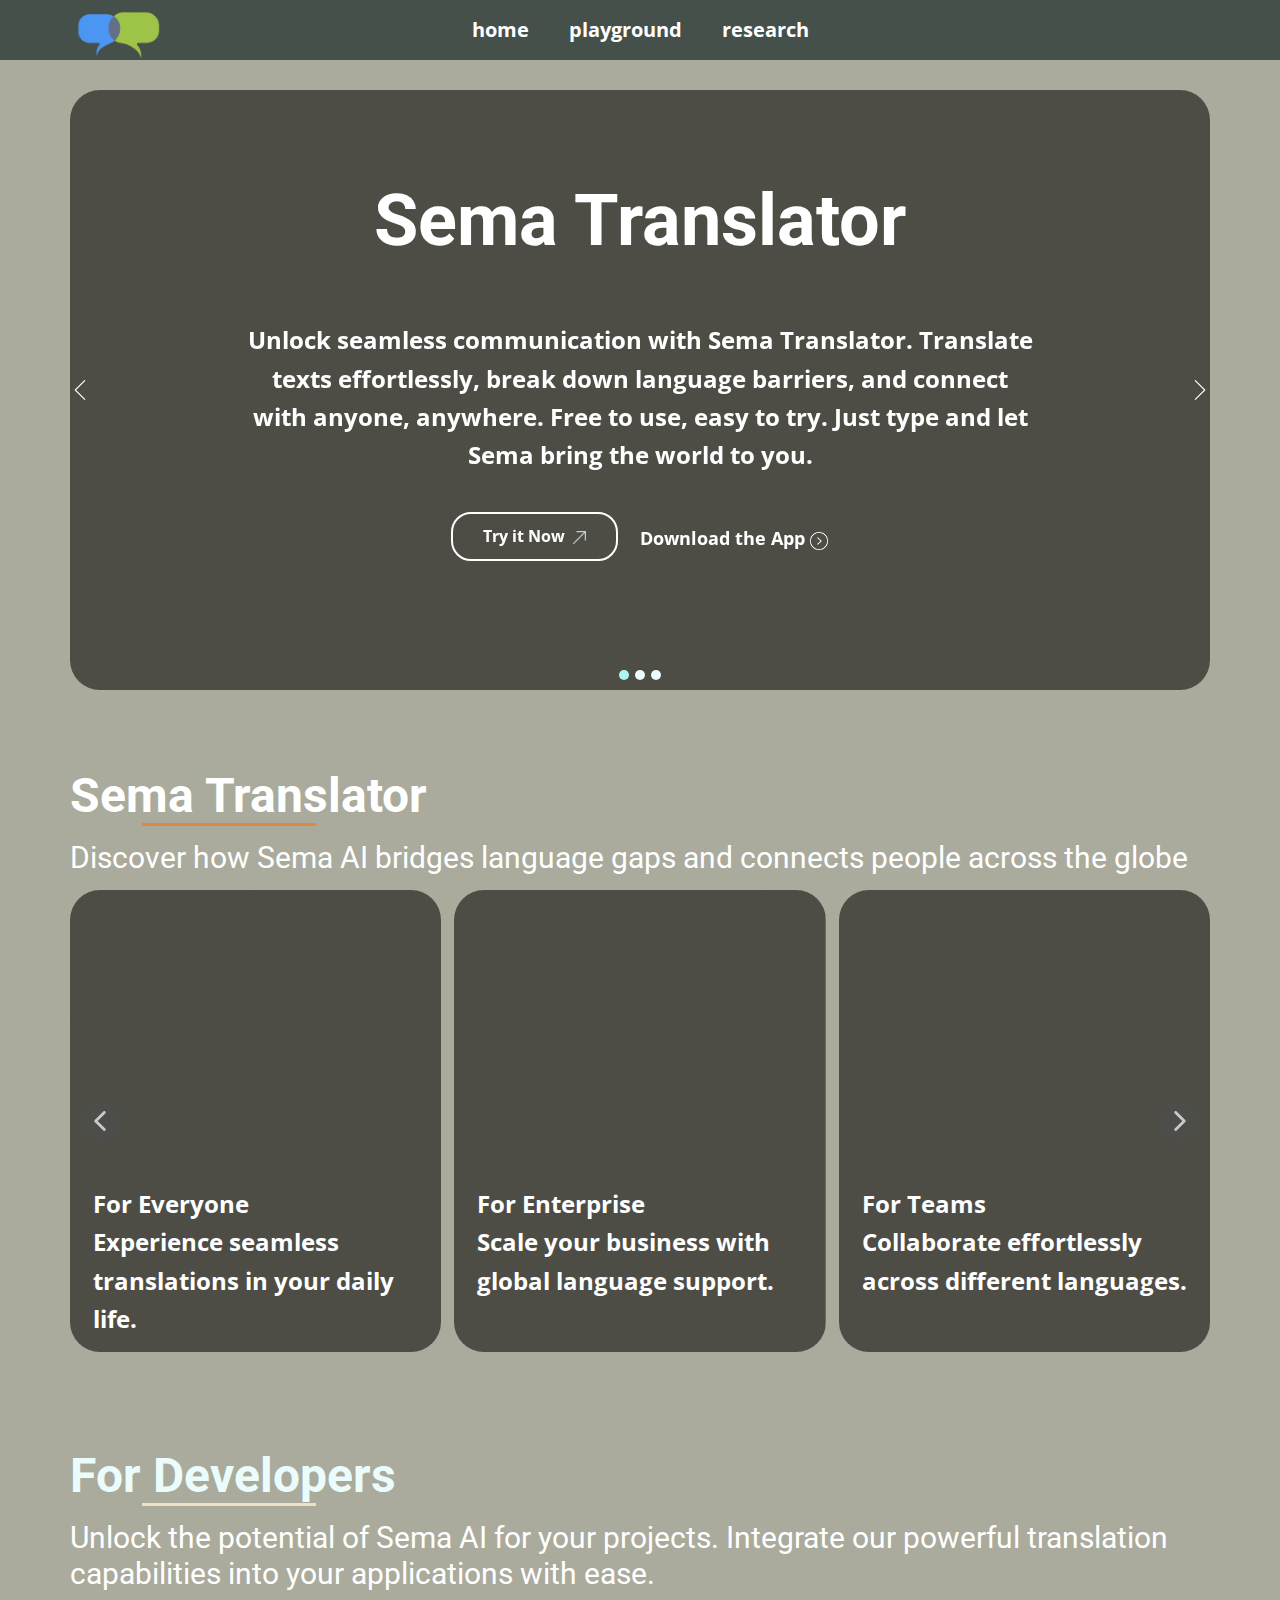
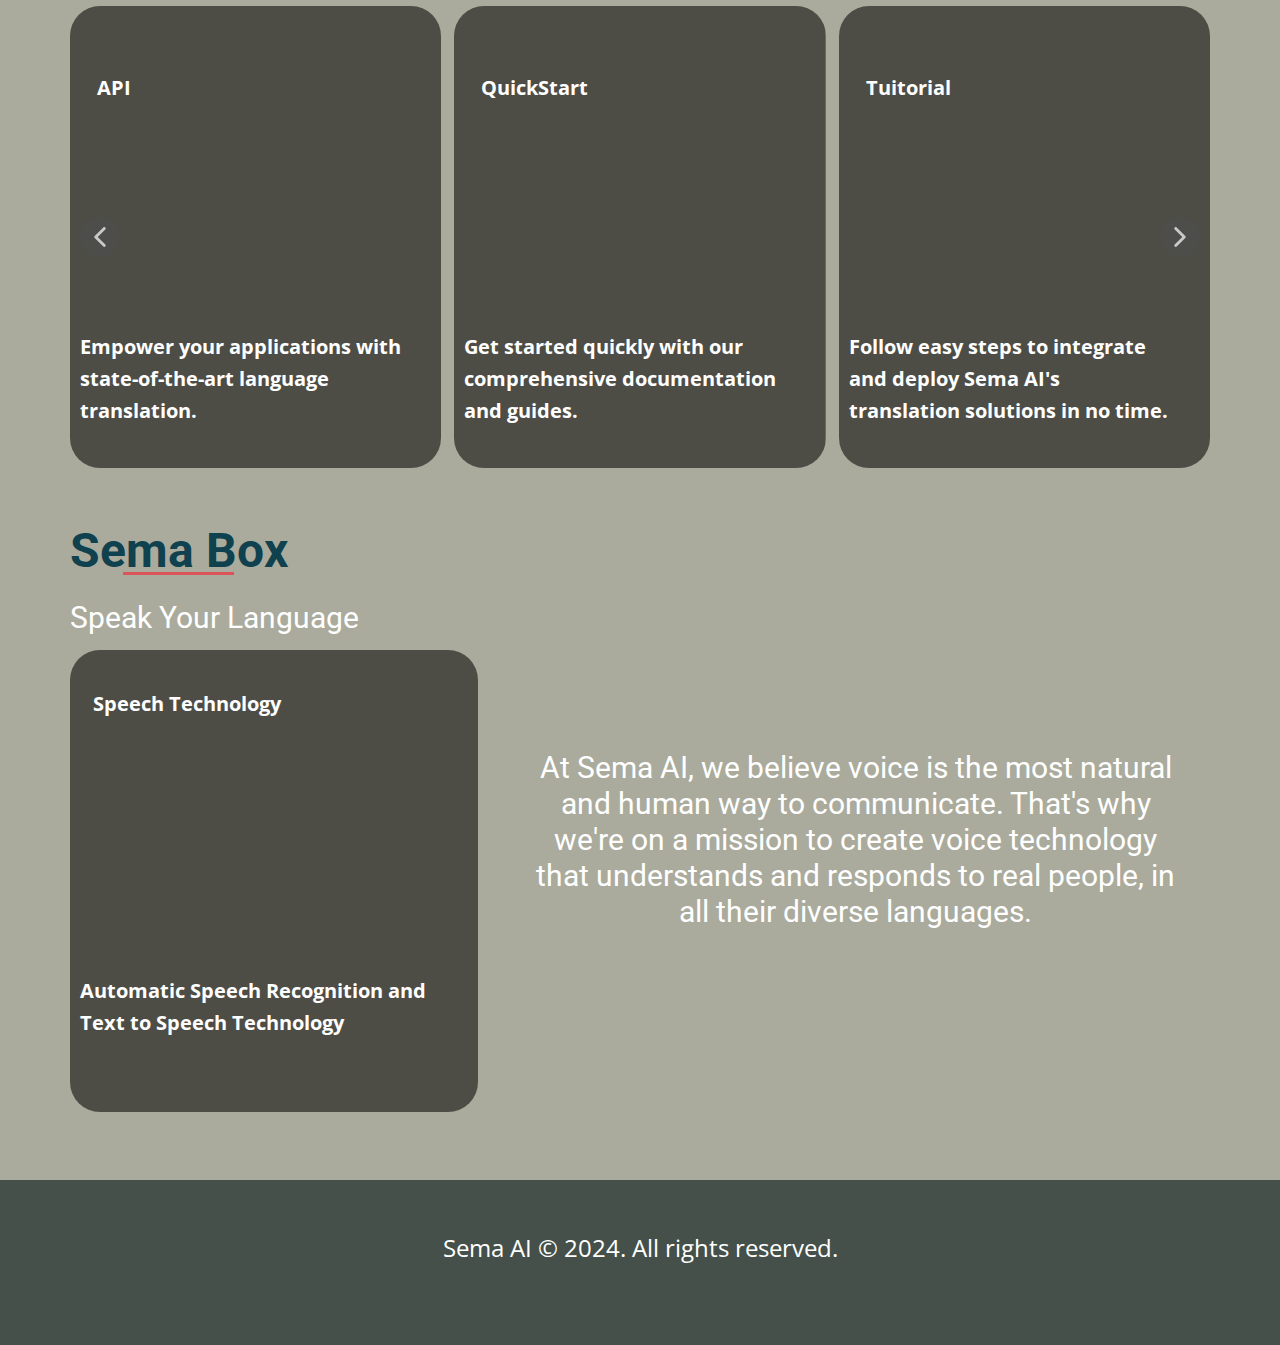
==== commit 8e48f603: "Update index.html" ====
--- a/index.html
+++ b/index.html
@@ -4,7 +4,7 @@
     <meta charset="utf-8">
     <meta name="keywords" content="Sema Translator">
     <meta name="description" content="">
-    <title>home</title>
+    <title>Home | Sema AI</title>
     <link rel="stylesheet" href="assets/nicepage.css" media="screen">
 <link rel="stylesheet" href="assets/index.css" media="screen">
 <link rel="stylesheet" href="assets/semafull.css" media="screen">	
